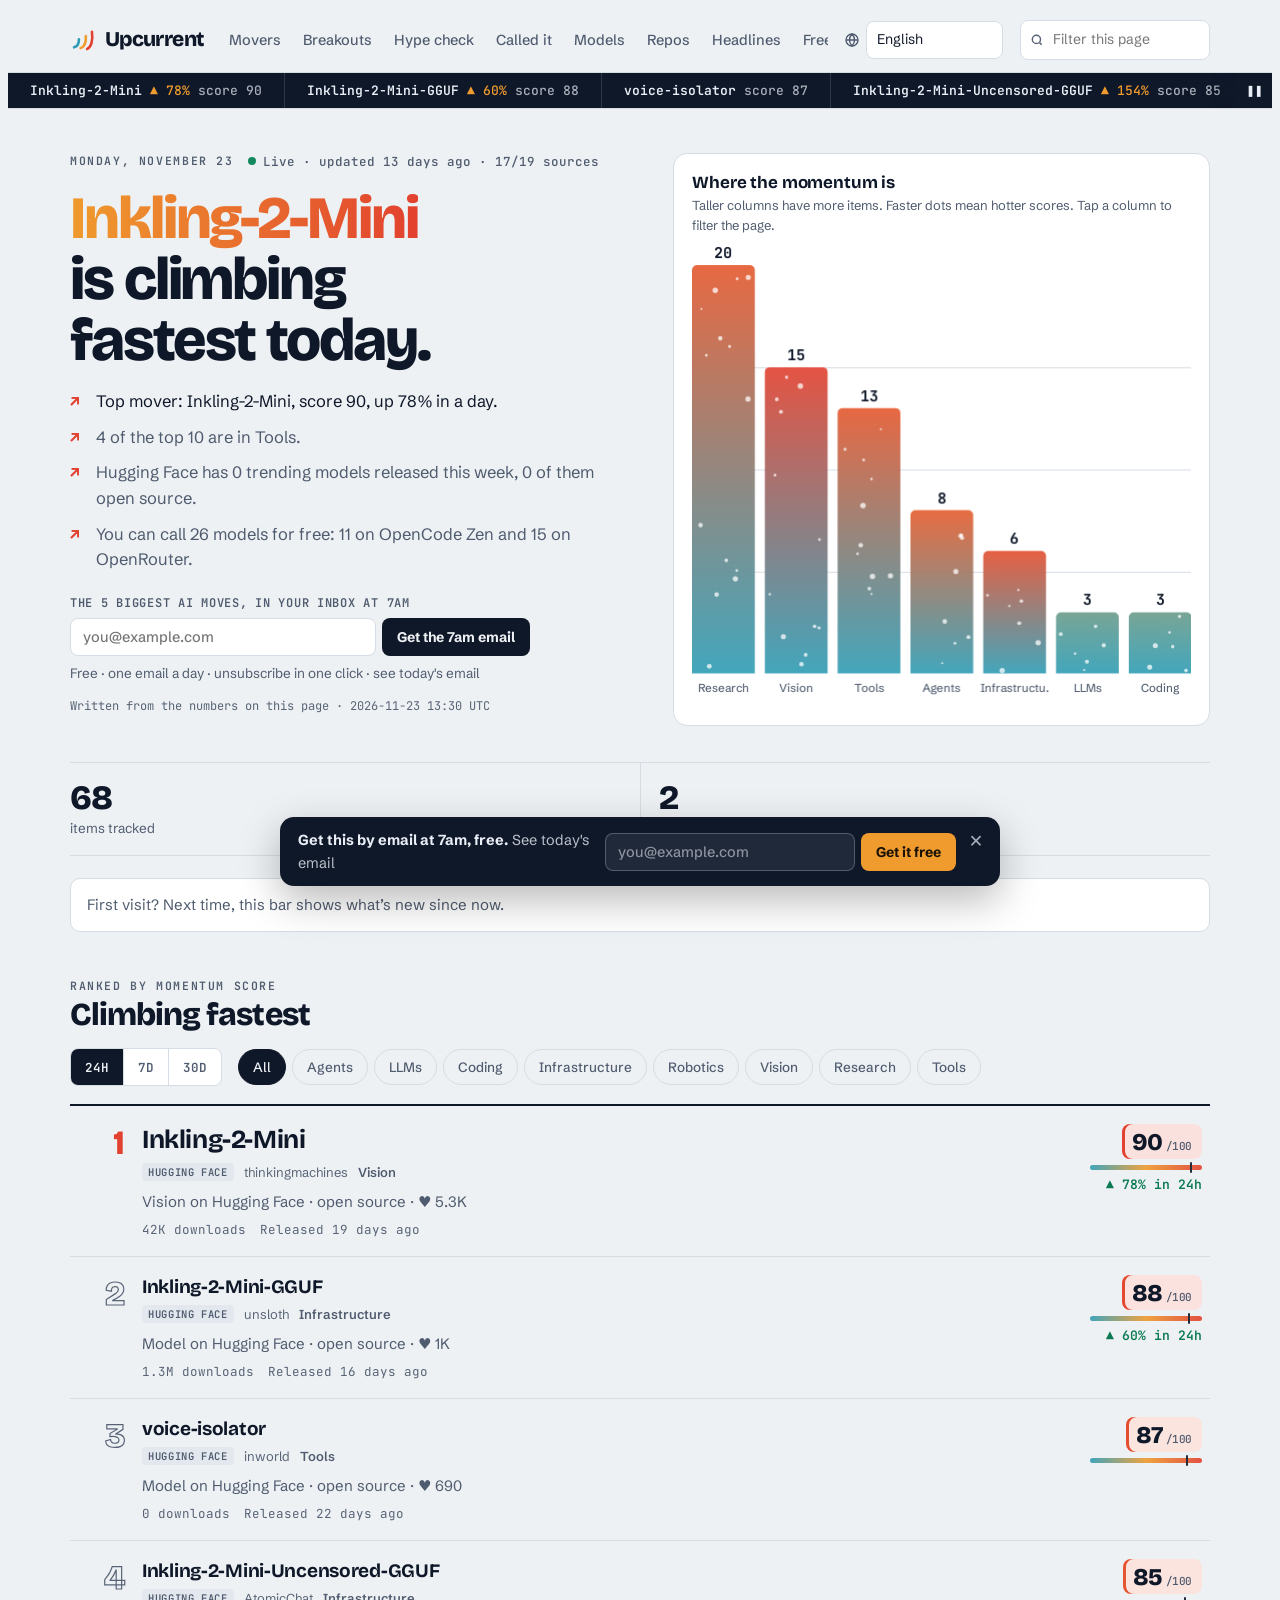
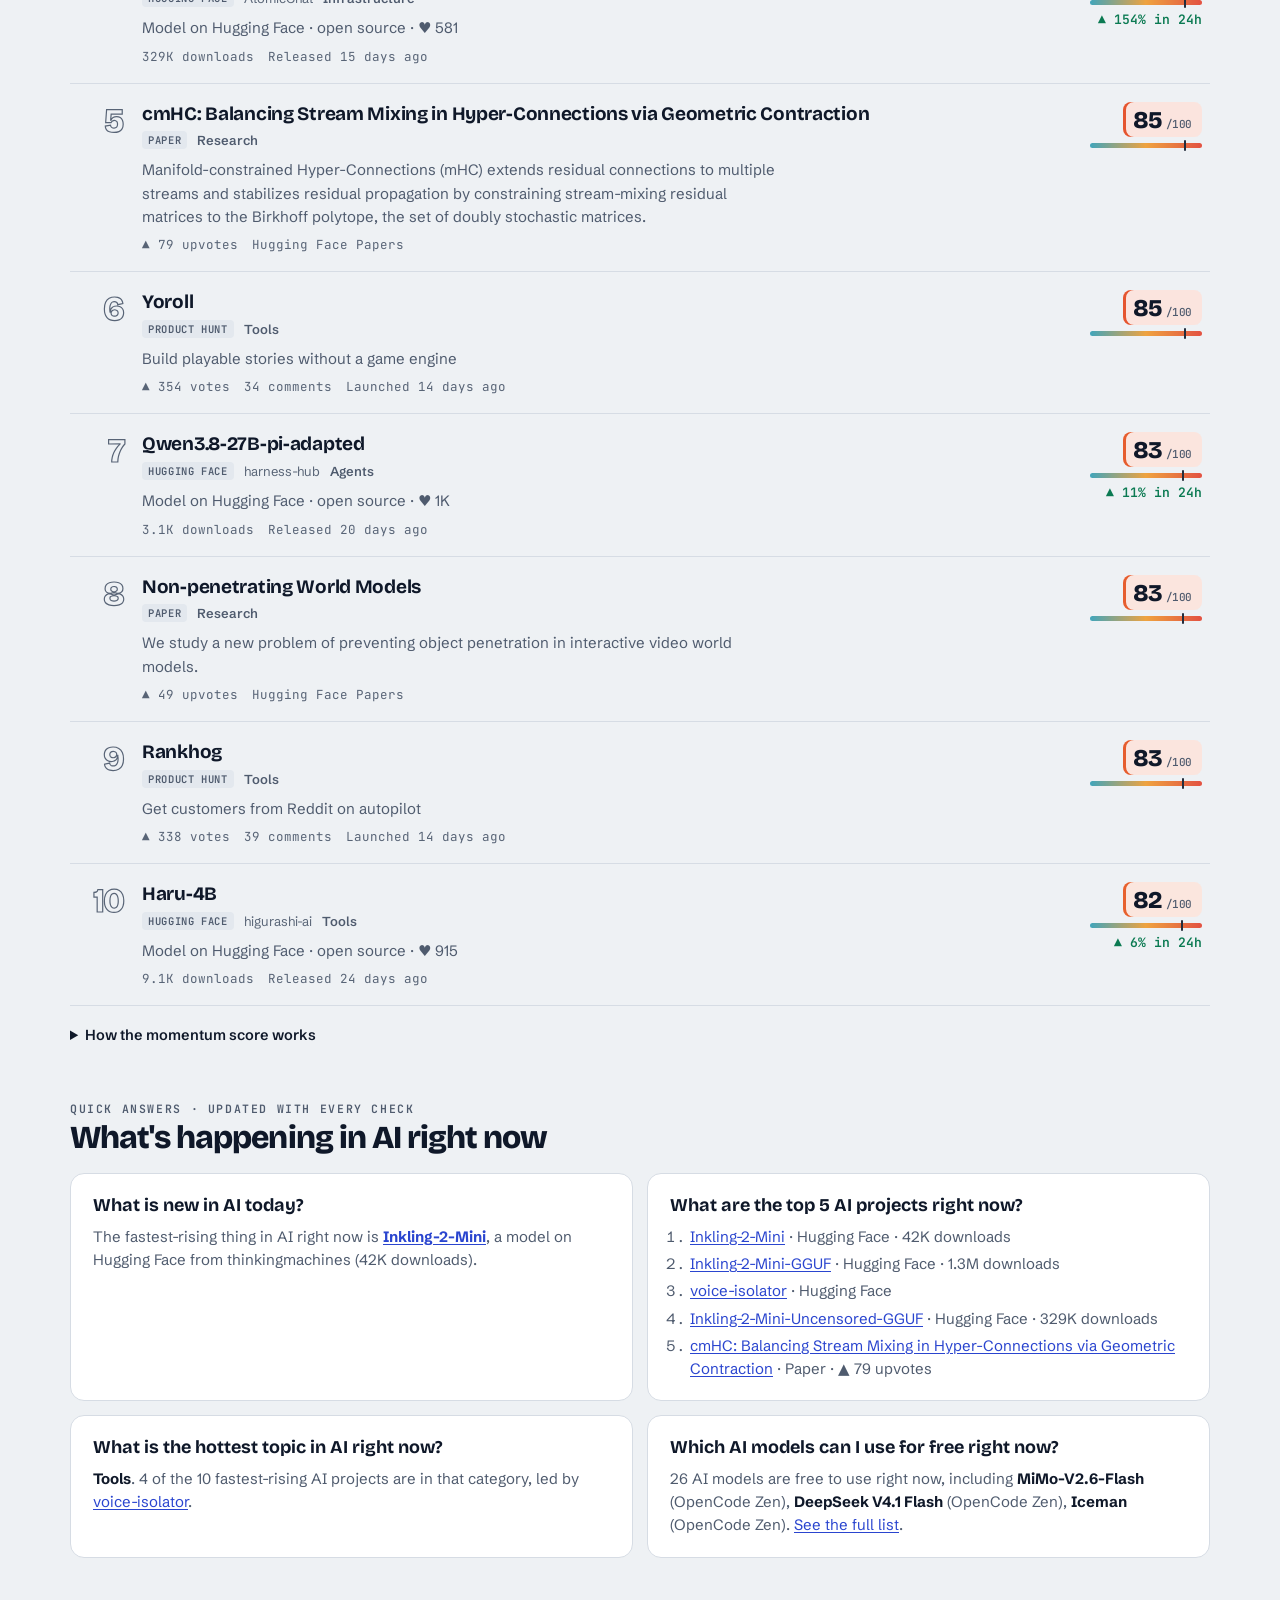
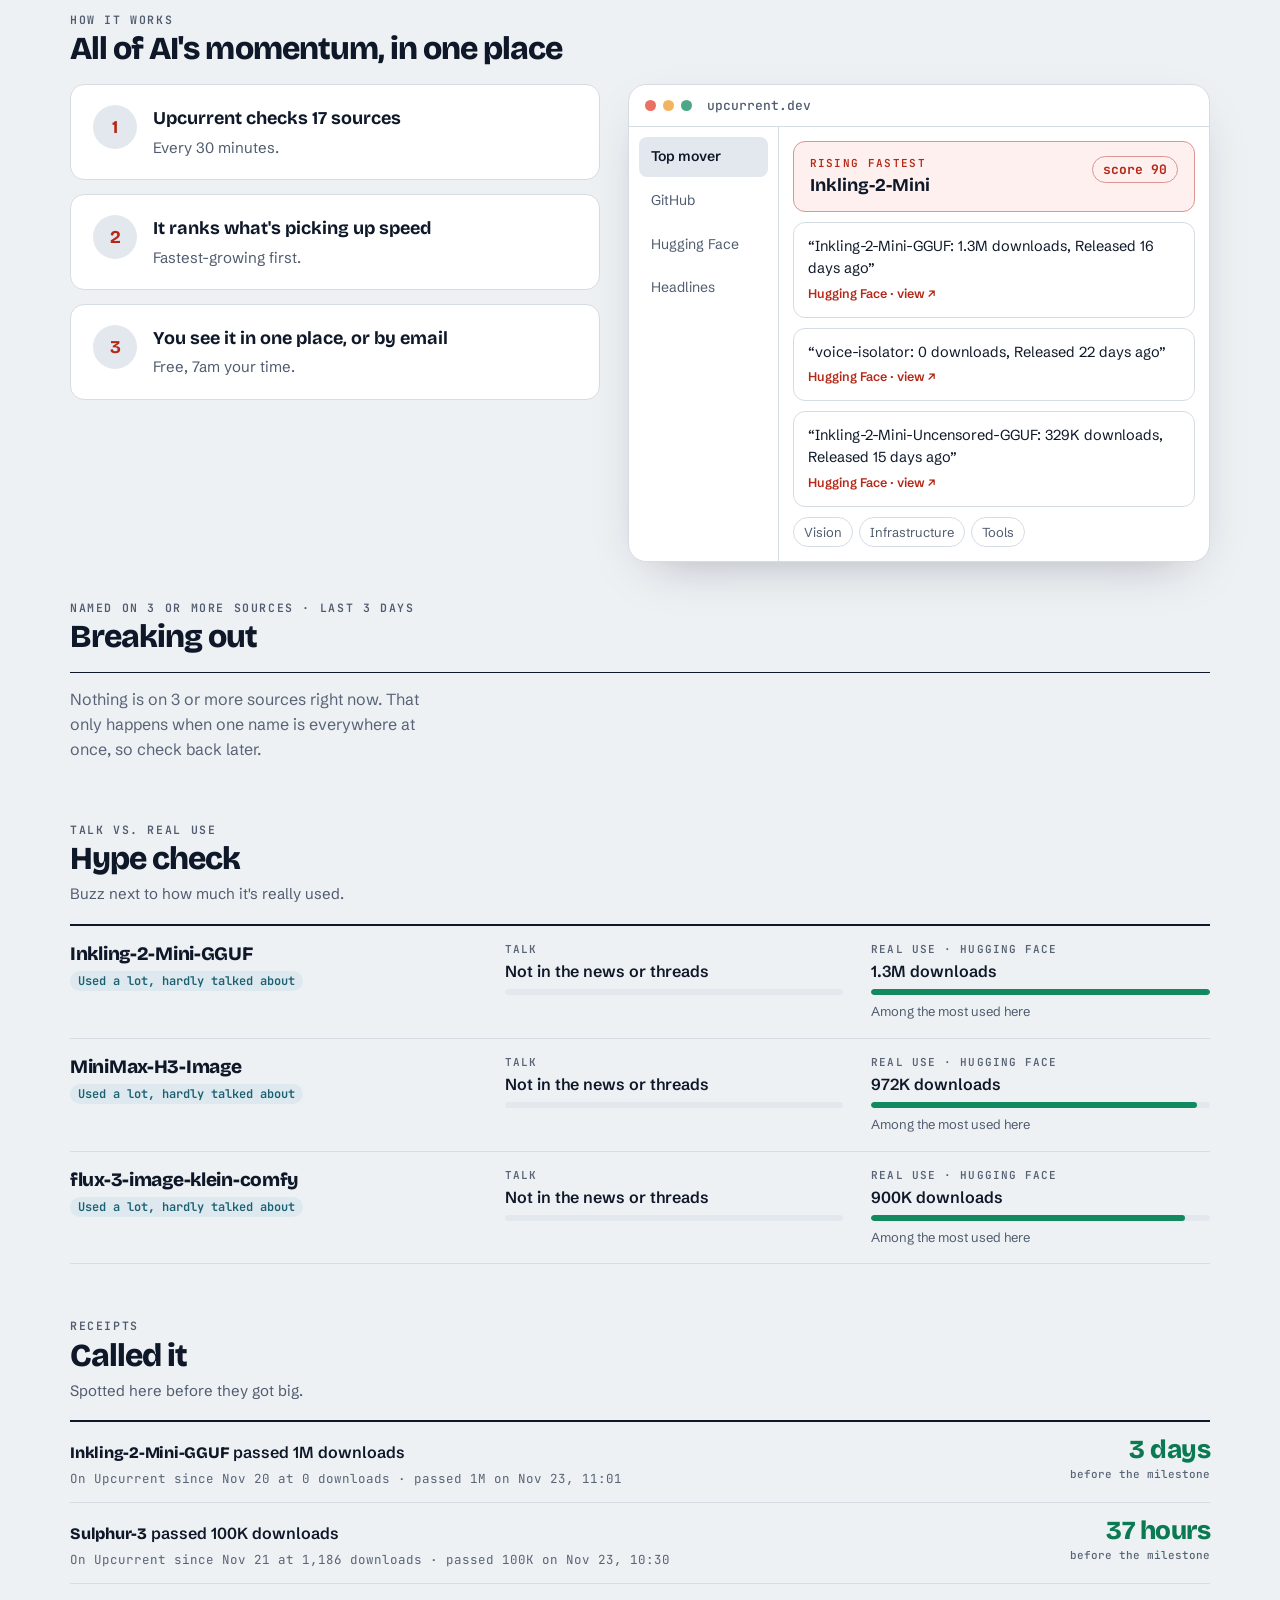
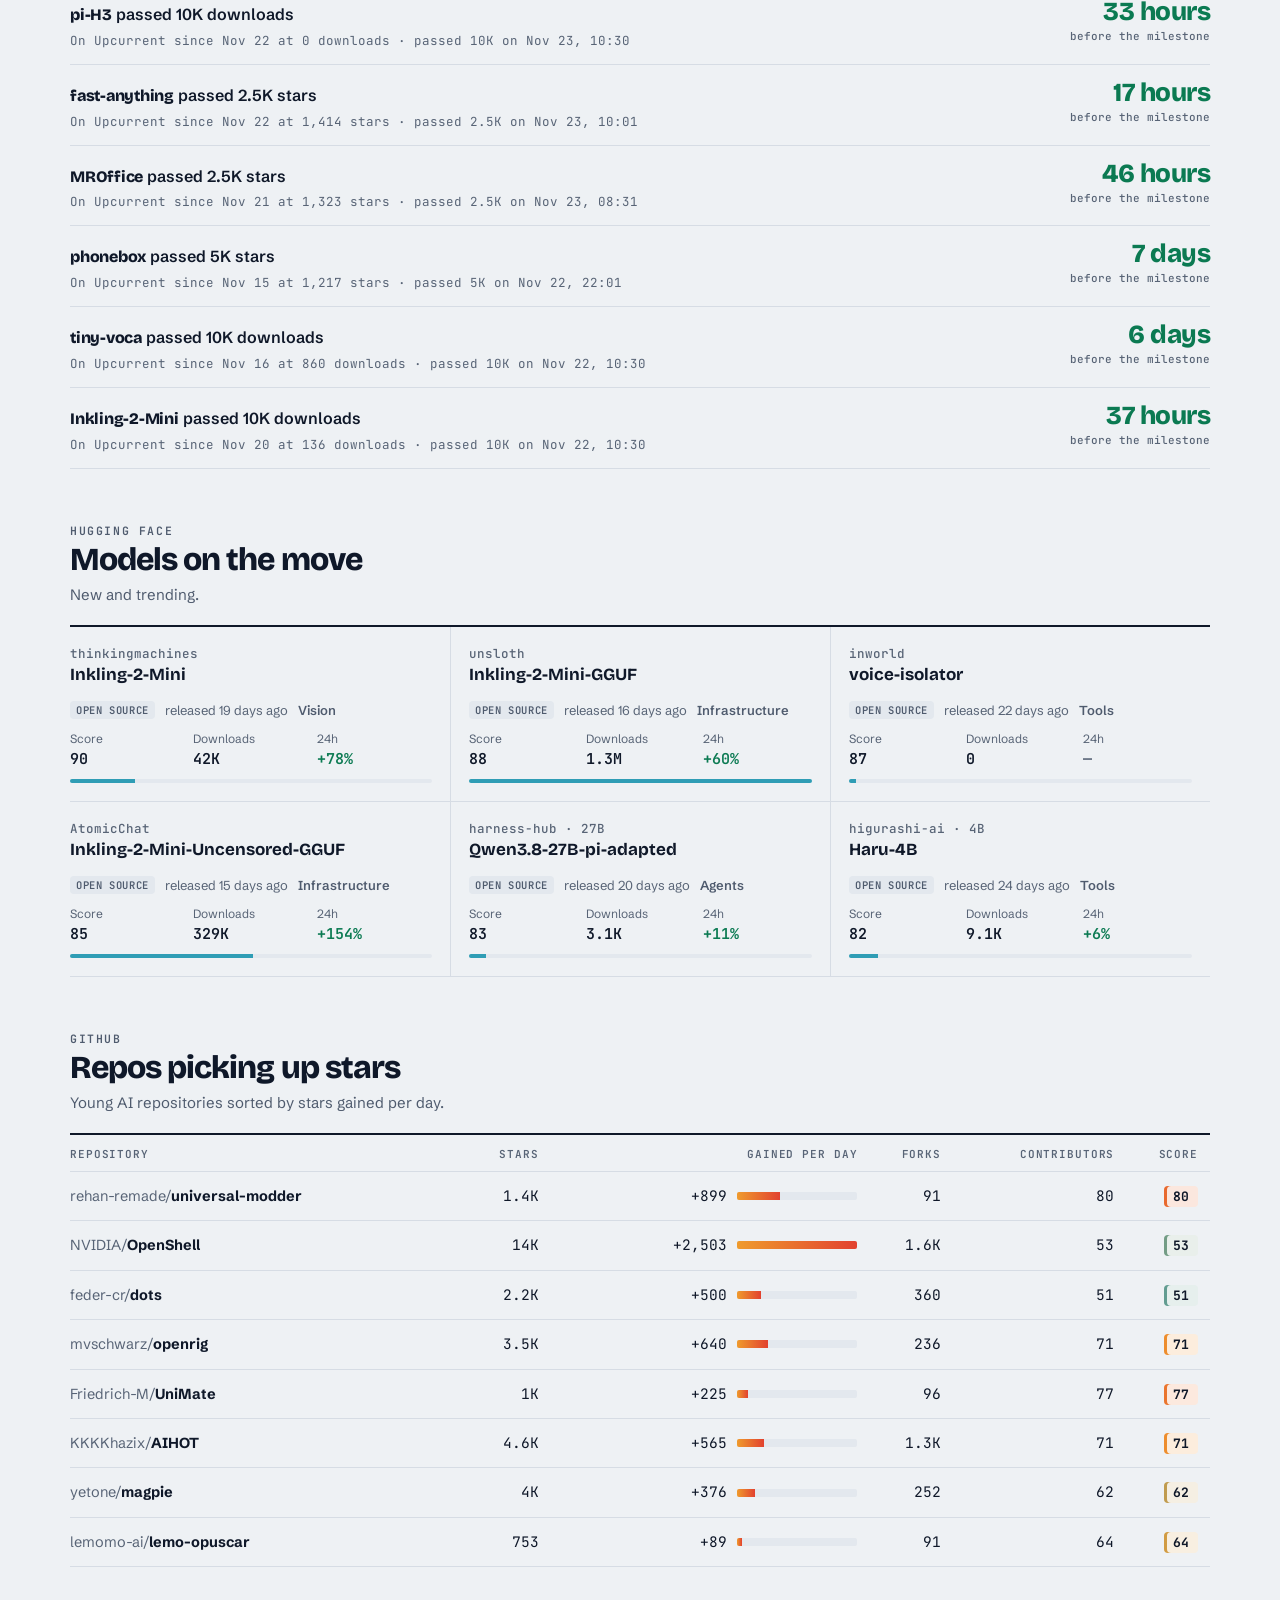
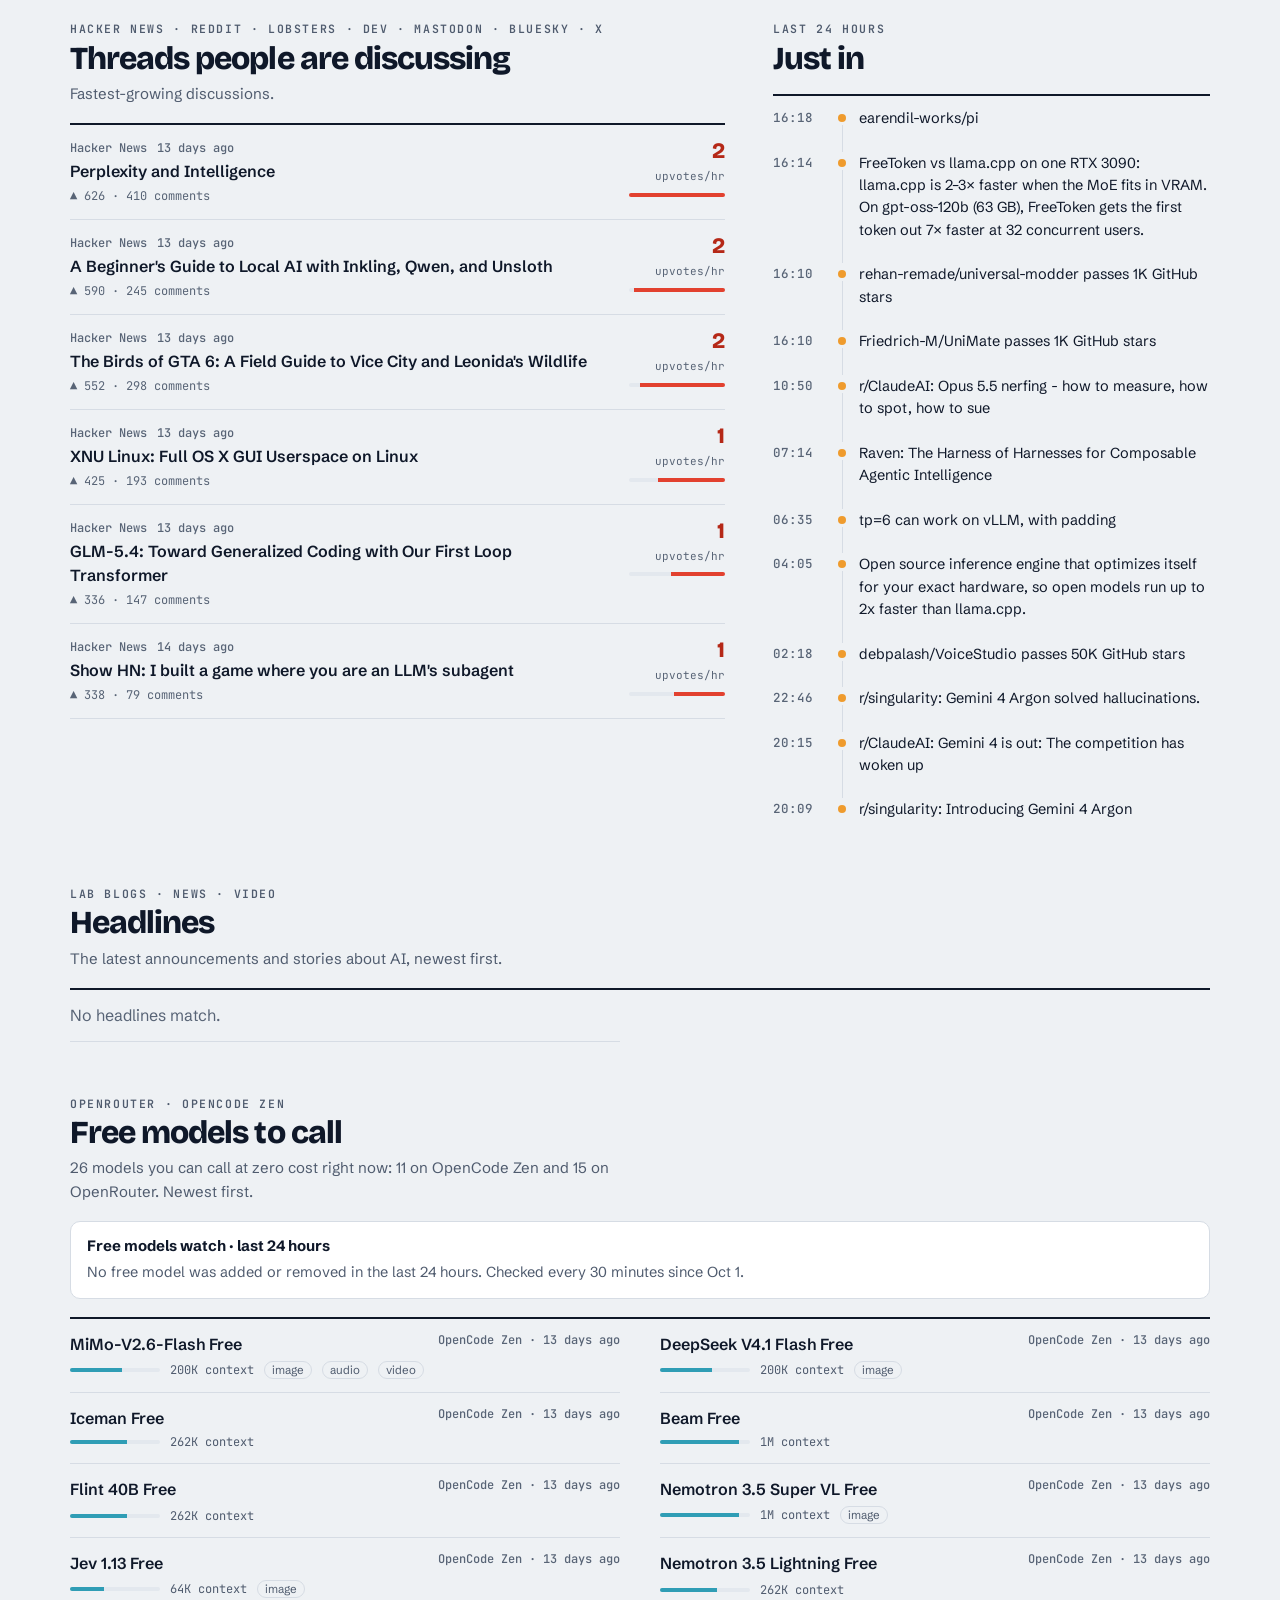
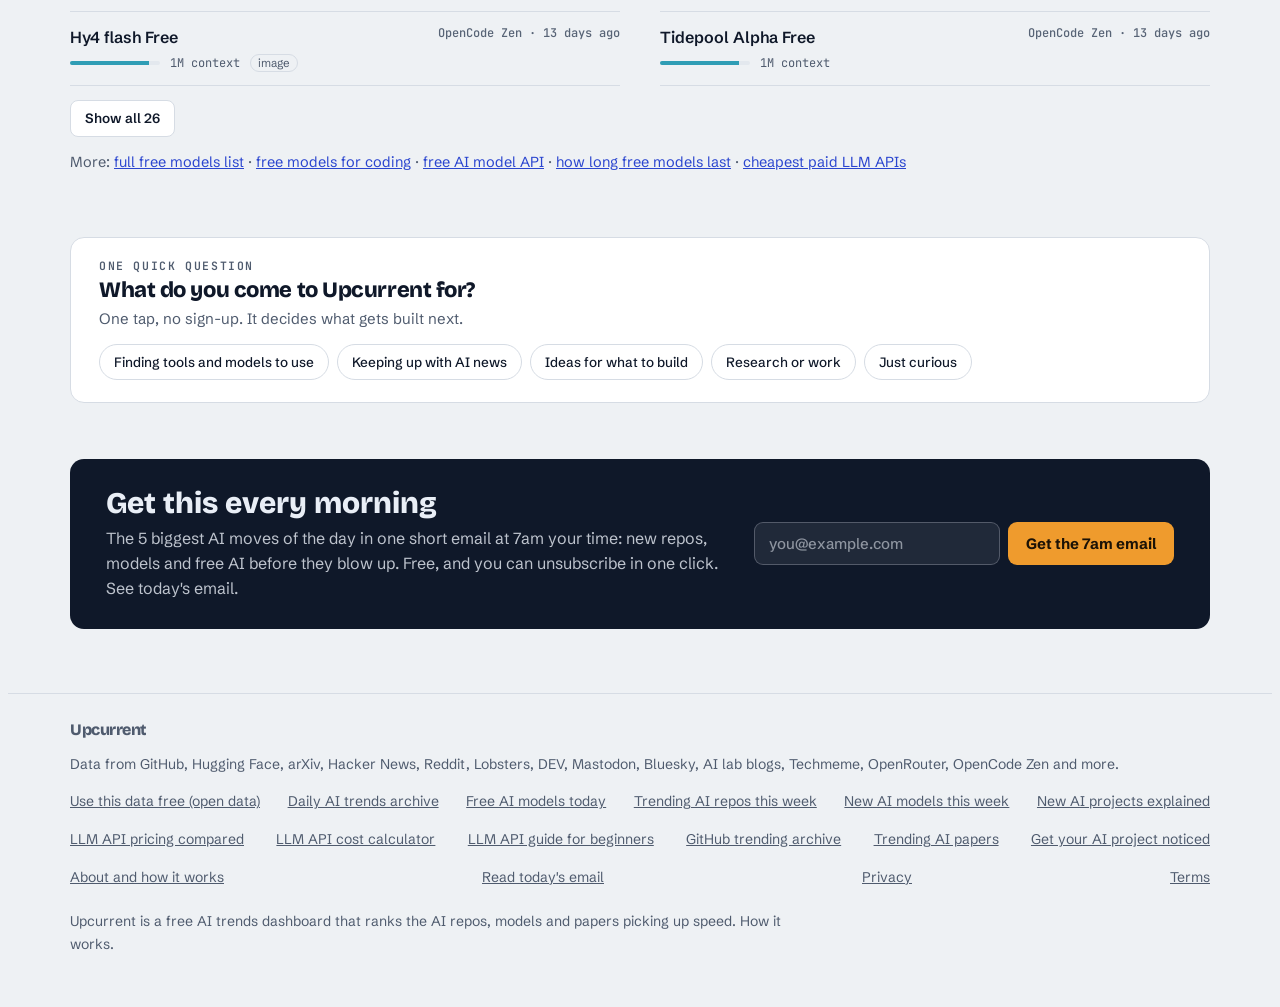
==== index.html @ 34ab91af "Add privacy policy and terms pages, linked from every footer Co-Authored-By: Claude Opus 5.5 <norepl" ====
<!doctype html><html lang="en"><head><meta charset="utf-8"><meta name="viewport" content="width=device-width, initial-scale=1">
<title>Upcurrent: AI trends today, rising repos, models and news</title>
<meta name="description" content="What's rising in AI today: trending GitHub AI repos, new Hugging Face models, papers, threads, headlines and free models. Updated every 30 minutes.">
<link rel="canonical" href="https://upcurrent.dev/">
<meta name="robots" content="index, follow, max-image-preview:large">
<meta name="theme-color" content="#0f1829">
<link rel="alternate" type="application/rss+xml" title="Upcurrent daily AI trends" href="feed.xml">
<link rel="icon" href="favicon.svg" type="image/svg+xml">
<link rel="apple-touch-icon" href="apple-touch-icon.png">
<link rel="sitemap" type="application/xml" href="sitemap.xml">
<link rel="alternate" type="application/json" title="Upcurrent open data" href="data/api/today.json">
<meta property="og:site_name" content="Upcurrent">
<meta property="og:type" content="website">
<meta property="og:locale" content="en_GB">
<meta property="og:title" content="Upcurrent: AI trends today, rising repos, models and news">
<meta property="og:description" content="What's rising in AI today: trending GitHub AI repos, new Hugging Face models, papers, threads, headlines and free models. Updated every 30 minutes.">
<meta property="og:url" content="https://upcurrent.dev/">
<meta property="og:image" content="https://upcurrent.dev/og.png">
<meta property="og:image:width" content="1200"><meta property="og:image:height" content="630">
<meta property="og:image:alt" content="Upcurrent: what's rising in AI today">
<meta name="twitter:image:alt" content="Upcurrent: what's rising in AI today">
<meta name="twitter:card" content="summary_large_image">
<meta name="twitter:title" content="Upcurrent: AI trends today, rising repos, models and news">
<meta name="twitter:description" content="What's rising in AI today: trending GitHub AI repos, new Hugging Face models, papers, threads, headlines and free models. Updated every 30 minutes.">
<meta name="twitter:image" content="https://upcurrent.dev/og.png">
<script type="application/ld+json">{"@context": "https://schema.org", "@type": "WebSite", "@id": "https://upcurrent.dev/#site", "name": "Upcurrent", "url": "https://upcurrent.dev/", "inLanguage": "en", "description": "A free daily dashboard of the AI repos, models, papers and stories that are picking up speed.", "publisher": {"@id": "https://upcurrent.dev/#org"}}</script>
<script type="application/ld+json">{"@context": "https://schema.org", "@type": "Organization", "@id": "https://upcurrent.dev/#org", "name": "Upcurrent", "url": "https://upcurrent.dev/", "logo": "https://upcurrent.dev/icon-512.png"}</script>
<link rel="preconnect" href="https://fonts.googleapis.com">
<link rel="preconnect" href="https://fonts.gstatic.com" crossorigin>
<link rel="preload" as="style" href="https://fonts.googleapis.com/css2?family=Bricolage+Grotesque:opsz,wght@12..96,500;12..96,700;12..96,800&family=Schibsted+Grotesk:wght@400;500;600;700&family=JetBrains+Mono:wght@400;500;600&display=optional" onload="this.onload=null;this.rel='stylesheet'"><noscript><link rel="stylesheet" href="https://fonts.googleapis.com/css2?family=Bricolage+Grotesque:opsz,wght@12..96,500;12..96,700;12..96,800&family=Schibsted+Grotesk:wght@400;500;600;700&family=JetBrains+Mono:wght@400;500;600&display=optional"></noscript>
<link rel="stylesheet" href="tokens.css">
<style>
/* Layout: a morning weather report for AI. Ticker band, then a headline + live updraft chart,
   then ranked movers as ruled rows (not cards), with heat colour encoding momentum everywhere. */
* { box-sizing: border-box; }
[hidden] { display: none !important; }
body { background: var(--bg); color: var(--ink); font: 16px/1.55 var(--font-body); -webkit-font-smoothing: antialiased; }
a { color: inherit; text-decoration: none; }
a:hover { color: var(--link); }
:focus-visible { outline: 2px solid var(--link); outline-offset: 2px; border-radius: 3px; }
button { font: inherit; color: inherit; }
.wrap { max-width: 1180px; margin: 0 auto; padding-inline: 20px; }
.num { font-family: var(--font-mono); font-variant-numeric: tabular-nums; }
.eyebrow { font: 600 11.5px/1 var(--font-mono); letter-spacing: .14em; text-transform: uppercase; color: var(--muted); }

/* top bar */
.top { position: sticky; top: env(safe-area-inset-top, 0px); z-index: 20; background: color-mix(in srgb, var(--bg) 86%, transparent); backdrop-filter: saturate(1.4) blur(12px); border-bottom: 1px solid var(--line); }
.top .wrap { display: flex; align-items: center; gap: 16px; padding-block: 12px; flex-wrap: wrap; }
.logo { display: flex; align-items: center; gap: 9px; font: 800 21px/1 var(--font-display); letter-spacing: -.03em; }
.logo svg { width: 26px; height: 26px; }
nav.main { display: flex; gap: 2px; flex: 1; min-width: 0; flex-wrap: nowrap; overflow-x: auto; scrollbar-width: none; }
nav.main a { display: inline-flex; align-items: center; min-height: var(--target); padding: 6px 10px; border-radius: 6px; white-space: nowrap; font-size: 14.5px; font-weight: 500; color: var(--muted); }
nav.main a:hover { color: var(--ink); background: var(--chip); }
.search { position: relative; }
.search input { width: 190px; max-width: 100%; padding: 8px 12px 8px 32px; border: 1px solid var(--line); border-radius: 8px; background: var(--paper); color: var(--ink); font: inherit; font-size: 14px; }
.search svg { position: absolute; left: 10px; top: 50%; width: 14px; transform: translateY(-50%); color: var(--faint); }

/* ticker */
.ticker { position: relative; background: var(--band); color: var(--band-ink); overflow: hidden; border-bottom: 1px solid var(--line); }
.ticker.paused .ticker-track { animation-play-state: paused; }
.ticker-pause { position: absolute; right: 0; top: 0; bottom: 0; width: var(--target); border: 0; background: var(--band); color: var(--band-ink); font-size: 11px; letter-spacing: -1px; cursor: pointer; box-shadow: -10px 0 12px var(--band); }
.ticker-pause[aria-pressed="true"] { color: var(--warm); }
.ticker-track { display: flex; width: max-content; animation: tick 60s linear infinite; }
.ticker:hover .ticker-track { animation-play-state: paused; }
.ticker-track span { display: inline-flex; align-items: center; gap: 8px; padding: 9px 22px; font: 500 13px var(--font-mono); white-space: nowrap; border-right: 1px solid color-mix(in srgb, var(--band-ink) 14%, transparent); }
.ticker-track b { font-weight: 600; }
.ticker-track i { font-style: normal; color: var(--warm); }
@keyframes tick { to { transform: translateX(-50%); } }

/* hero */
.hero { display: grid; grid-template-columns: minmax(0, 1.05fr) minmax(0, 1fr); gap: 40px; padding-block: 44px 36px; align-items: stretch; }
.dateline { display: flex; gap: 14px; align-items: center; flex-wrap: wrap; }
.live { display: inline-flex; align-items: center; gap: 7px; font: 500 12.5px var(--font-mono); color: var(--muted); }
.live::before { content: ""; width: 8px; height: 8px; border-radius: 50%; background: var(--up); box-shadow: 0 0 0 0 color-mix(in srgb, var(--up) 60%, transparent); animation: pulse 2.2s ease-out infinite; }
.live.snap::before { background: var(--faint); animation: none; }
@media (max-width: 560px) { .dateline .live { flex-basis: 100%; min-height: 15px; } } /* own line on phones from the start, so filling it in later does not push the page down */
@keyframes pulse { 70% { box-shadow: 0 0 0 9px transparent; } 100% { box-shadow: 0 0 0 0 transparent; } }
.hero h1 { font: 800 clamp(34px, 5.4vw, 60px)/1.02 var(--font-display); letter-spacing: -.035em; margin: 18px 0 18px; text-wrap: balance; }
.hero h1 .mover { background: linear-gradient(90deg, var(--warm), var(--hot)); -webkit-background-clip: text; background-clip: text; color: transparent; overflow-wrap: anywhere; }
.brief { list-style: none; margin: 0; padding: 0; display: grid; gap: 10px; max-width: 58ch; }
.brief li { display: grid; grid-template-columns: 18px 1fr; gap: 8px; color: var(--muted); font-size: 16.5px; }
.brief li::before { content: "↗"; color: var(--hot); font-weight: 700; }
.brief li:first-child { color: var(--ink); }
.gen { margin-top: 14px; min-height: 28px; font: 12px var(--font-mono); color: var(--faint); }

.updraft { position: relative; background: var(--paper); border: 1px solid var(--line); border-radius: 14px; padding: 18px 18px 12px; display: flex; flex-direction: column; min-height: 340px; min-width: 0; }
.updraft header { display: flex; justify-content: space-between; align-items: baseline; gap: 10px; flex-wrap: wrap; }
.updraft h2 { margin: 0; font: 700 17px var(--font-display); letter-spacing: -.01em; }
.updraft p { margin: 2px 0 0; font-size: 13px; color: var(--muted); }
.updraft canvas { flex: 1; width: 100%; min-height: 240px; margin-top: 10px; cursor: pointer; display: block; }

/* glance */
.glance { display: grid; grid-template-columns: repeat(var(--n, 5), minmax(0, 1fr)); border-block: 1px solid var(--line); }
.glance div { padding: 18px 18px 16px; border-left: 1px solid var(--line); min-width: 0; }
.glance div:first-child { border-left: 0; padding-left: 0; }
.glance b { display: block; font: 800 34px/1 var(--font-display); letter-spacing: -.03em; }
.glance span { font-size: 13.5px; color: var(--muted); }

/* sections */
section.block { padding-block: 48px 8px; }
.poll { margin-top: 56px; padding: 22px clamp(18px, 4vw, 28px); border: 1px solid var(--line); border-radius: var(--radius-lg); background: var(--paper); display: grid; gap: 14px; }
.poll h2 { margin: 6px 0 4px; font: 800 22px/1.15 var(--font-display); letter-spacing: -.02em; }
.poll p { margin: 0; color: var(--muted); font-size: var(--text-md); }
.poll-opts { display: flex; flex-wrap: wrap; gap: var(--space-2); }
.poll-opts .chip { color: var(--ink); }
section.block.is-empty { padding-block: 32px 0; }
section.block.is-empty .sec-head p { display: none; }
section.block.is-empty .bo-list { border-top-width: 1px; }
section.block.is-empty .empty { padding: 14px 0; }
.mini-signup { margin: 22px 0 6px; display: grid; gap: 7px; max-width: 460px; }
.mini-signup label { font: 600 12px var(--font-mono); letter-spacing: .06em; text-transform: uppercase; color: var(--muted); }
.mini-row { display: flex; gap: 6px; }
.mini-row input { flex: 1 1 auto; min-width: 0; padding: 9px 12px; border-radius: 8px; border: 1px solid var(--line); background: var(--paper); color: var(--ink); font: 500 14.5px var(--font-body); }
.mini-row input:focus { outline: 2px solid var(--warm); outline-offset: 1px; border-color: transparent; }
.mini-row button { flex: none; padding: 9px 15px; border: 0; border-radius: 8px; background: var(--ink); color: var(--bg); font: 700 14px var(--font-body); cursor: pointer; }
.mini-row button:hover { background: var(--hot); color: #fff; }
.mini-signup .ok { font-size: 13.5px; color: var(--up-text); }
.signup { margin-block: 56px 8px; padding: 28px clamp(18px, 4vw, 36px); background: var(--band); color: var(--band-ink); border-radius: 14px; display: grid; grid-template-columns: minmax(0, 1fr) minmax(0, 420px); gap: 20px 36px; align-items: center; }
.signup h2 { font: 800 clamp(22px, 3vw, 30px)/1.1 var(--font-display); margin: 0 0 6px; text-wrap: balance; }
.signup p { margin: 0; opacity: .8; }
.signup form { display: flex; gap: 8px; flex-wrap: wrap; }
.signup input { flex: 1 1 200px; min-width: 0; padding: 11px 14px; border-radius: 9px; border: 1px solid color-mix(in srgb, var(--band-ink) 25%, transparent); background: color-mix(in srgb, var(--band-ink) 8%, transparent); color: var(--band-ink); font: 500 15px var(--font-body); }
.signup input::placeholder { color: color-mix(in srgb, var(--band-ink) 55%, transparent); }
.signup button { padding: 11px 18px; border: 0; border-radius: 9px; background: var(--warm); color: #1b1206; font: 700 15px var(--font-body); cursor: pointer; }
.signup .ok { flex-basis: 100%; font-size: 14px; }
.sample-link { font-size: 13.5px; color: var(--muted); }
.typo { flex-basis: 100%; font-size: 13.5px; color: var(--muted); }
.typo button { font: inherit; color: var(--link); text-decoration: underline; background: none; border: 0; padding: 0; cursor: pointer; }
.signup p a { color: inherit; }
.nudge { position: fixed; z-index: 30; left: 50%; bottom: calc(14px + env(safe-area-inset-bottom, 0px)); transform: translate(-50%, 0); width: min(720px, calc(100% - 24px)); display: flex; align-items: center; gap: 10px 16px; flex-wrap: wrap; padding: 12px 44px 12px 18px; background: var(--band); color: var(--band-ink); border-radius: 14px; box-shadow: 0 14px 40px rgba(0,0,0,.28); animation: nudge-in .35s ease-out; }
@keyframes nudge-in { from { transform: translate(-50%, 24px); opacity: 0; } }
@media (prefers-reduced-motion: reduce) { .nudge { animation: none; } }
.nudge-text { flex: 1 1 220px; font-size: 14.5px; }
.nudge-text a { color: inherit; opacity: .8; }
.nudge-form { display: flex; gap: 6px; flex: 1 1 280px; flex-wrap: wrap; }
.nudge-form input { flex: 1 1 160px; min-width: 0; padding: 9px 12px; border-radius: 8px; border: 1px solid color-mix(in srgb, var(--band-ink) 25%, transparent); background: color-mix(in srgb, var(--band-ink) 8%, transparent); color: var(--band-ink); font: 500 14.5px var(--font-body); }
.nudge-form input::placeholder { color: color-mix(in srgb, var(--band-ink) 55%, transparent); }
.nudge-form button { padding: 9px 15px; border: 0; border-radius: 8px; background: var(--warm); color: #1b1206; font: 700 14px var(--font-body); cursor: pointer; }
.nudge-form .ok { flex-basis: 100%; font-size: 13.5px; }
.nudge-x { position: absolute; top: 4px; right: 4px; width: 40px; height: 40px; border: 0; background: none; color: var(--band-ink); font-size: 22px; line-height: 1; opacity: .7; cursor: pointer; }
@media (max-width: 720px) { .signup { grid-template-columns: 1fr; } }

.sec-head { display: flex; justify-content: space-between; align-items: end; gap: 16px; flex-wrap: wrap; margin-bottom: 18px; }
.sec-head h2 { margin: 6px 0 0; font: 800 clamp(24px, 3vw, 32px)/1.1 var(--font-display); letter-spacing: -.03em; text-wrap: balance; }
.sec-head p { margin: 6px 0 0; color: var(--muted); font-size: 15px; max-width: 60ch; }

.controls { display: flex; flex-wrap: wrap; gap: 10px 16px; align-items: center; }
.seg { display: inline-flex; border: 1px solid var(--line); border-radius: 8px; overflow: hidden; background: var(--paper); }
.seg button { border: 0; background: none; min-height: var(--target); padding: 6px 14px; font: 600 12.5px var(--font-mono); color: var(--muted); cursor: pointer; }
.seg button + button { border-left: 1px solid var(--line); }
.seg button[aria-pressed="true"] { background: var(--ink); color: var(--bg); }
.chips { display: flex; flex-wrap: wrap; gap: 6px; }
.chip { border: 1px solid var(--line); background: transparent; border-radius: var(--radius-pill); min-height: var(--target); padding: 4px 14px; font-size: var(--text-sm); font-weight: 500; color: var(--muted); cursor: pointer; }
.chip:hover { color: var(--ink); border-color: var(--faint); }
.chip[aria-pressed="true"] { background: var(--ink); border-color: var(--ink); color: var(--bg); }

/* movers */
.movers { border-top: 2px solid var(--ink); margin-top: 16px; }
.row { display: grid; grid-template-columns: 54px minmax(0, 1fr) 132px; gap: 18px; padding: 18px 8px 18px 0; border-bottom: 1px solid var(--line); align-items: start; transition: background .15s; }
.row:hover { background: color-mix(in srgb, var(--paper) 70%, transparent); }
.rank { font: 800 34px/1 var(--font-display); color: transparent; -webkit-text-stroke: 1.2px var(--faint); letter-spacing: -.04em; text-align: right; padding-top: 2px; }
.row.lead .rank { -webkit-text-stroke: 0; color: var(--hot); }
.row h3 { margin: 0; font: 700 19px/1.25 var(--font-display); letter-spacing: -.015em; overflow-wrap: anywhere; }
.row h3 .wi { font: 600 13px var(--font-body); letter-spacing: 0; color: var(--link); white-space: nowrap; margin-left: 6px; }
.row.lead h3 { font-size: 26px; }
.tags { display: flex; flex-wrap: wrap; gap: 6px 10px; align-items: center; margin-top: 5px; font-size: 13px; color: var(--faint); }
.src { font: 600 10.5px var(--font-mono); letter-spacing: .06em; padding: 2px 6px; border-radius: 4px; background: var(--chip); color: var(--muted); }
.cat { font-weight: 600; color: var(--muted); }
.row .desc { margin: 8px 0 0; color: var(--muted); font-size: 15px; max-width: 72ch; overflow-wrap: anywhere; }
.row .meta { margin-top: 8px; display: flex; flex-wrap: wrap; gap: 4px 14px; font: 12.5px var(--font-mono); color: var(--faint); }
.heat { justify-self: end; text-align: right; display: grid; gap: 6px; justify-items: end; }
.heat .score { display: inline-flex; align-items: baseline; gap: 3px; padding: 6px 10px 5px; border-radius: var(--radius-md); color: var(--ink); background: color-mix(in srgb, var(--h) 16%, var(--paper)); box-shadow: inset 3px 0 0 var(--h); font: 800 24px/1 var(--font-display); letter-spacing: -.02em; }
.heat .score small { font: 500 11px var(--font-mono); color: var(--muted); }
.heat .gauge { width: 112px; height: 5px; border-radius: 3px; background: linear-gradient(90deg, var(--cool), var(--warm), var(--hot)); position: relative; opacity: .9; }
.heat .gauge i { position: absolute; top: -3px; width: 2px; height: 11px; background: var(--ink); border-radius: 1px; }
.grow { font: 600 13px var(--font-mono); color: var(--up-text); }
.grow.flat { color: var(--faint); font-weight: 400; }
.note { font: 12.5px var(--font-mono); color: var(--faint); margin-top: 12px; }
details.how { margin-top: 18px; color: var(--muted); font-size: 14.5px; max-width: 72ch; }
details.how summary { cursor: pointer; color: var(--ink); font-weight: 600; }


/* breakouts: one thing named on several sources at once */
.bo-list { display: grid; grid-template-columns: repeat(auto-fill, minmax(min(100%, 340px), 1fr)); gap: 0 32px; border-top: 2px solid var(--ink); }
.bo { padding: 16px 0; border-bottom: 1px solid var(--line); min-width: 0; }
.bo h3 { margin: 0; display: flex; align-items: baseline; gap: 10px; flex-wrap: wrap; font: 800 22px/1.2 var(--font-display); letter-spacing: -.02em; }
.bo .n { font: 600 12px var(--font-mono); color: var(--hot-text); letter-spacing: .04em; }
.bo ul { list-style: none; margin: 8px 0 0; padding: 0; display: grid; gap: 4px; font-size: 14px; }
.bo li { display: grid; grid-template-columns: 9.5em minmax(0, 1fr); gap: 10px; }
.bo li b { font: 500 12px/1.9 var(--font-mono); color: var(--faint); overflow: hidden; text-overflow: ellipsis; white-space: nowrap; }
.bo li a { overflow: hidden; text-overflow: ellipsis; white-space: nowrap; color: var(--muted); }
.bo .since { margin-top: 8px; font: 12px var(--font-mono); color: var(--faint); }
.badge-bo { font: 700 10.5px var(--font-mono); letter-spacing: .06em; padding: 2px 6px; border-radius: 4px; background: var(--badge-hot); color: #fff; }
/* receipts: tracked before the milestone */
.receipts { list-style: none; margin: 0; padding: 0; border-top: 2px solid var(--ink); }
.receipts li { display: grid; grid-template-columns: minmax(0, 1fr) auto; gap: 4px 20px; padding: 15px 0; border-bottom: 1px solid var(--line); align-items: baseline; }
.receipts .what { font-weight: 600; overflow-wrap: anywhere; }
.receipts .what a { font-family: var(--font-display); font-weight: 800; letter-spacing: -.015em; }
.receipts .proof { grid-column: 1; font: 12.5px var(--font-mono); color: var(--faint); }
.receipts .lead { grid-row: 1 / span 2; grid-column: 2; text-align: right; font: 800 26px/1 var(--font-display); color: var(--up-text); letter-spacing: -.02em; }
@media (max-width: 600px) {
  .receipts li { grid-template-columns: minmax(0, 1fr); }
  .receipts li .lead { grid-row: auto; grid-column: 1; text-align: left; font-size: 18px; }
  .receipts li .lead small { display: inline; margin-left: 6px; }
}
.receipts .lead small { display: block; font: 500 11px var(--font-mono); color: var(--faint); letter-spacing: 0; margin-top: 4px; }


/* since your last visit */
.since-bar { display: flex; flex-wrap: wrap; align-items: center; gap: 8px 14px; padding: 14px 16px; margin-top: 22px; border-radius: 10px; background: var(--paper); border: 1px solid var(--line); font-size: 15px; }
.since-bar b { font-weight: 700; }
.since-bar a { display: inline-flex; align-items: center; min-height: 32px; padding: 3px 12px; border-radius: 999px; background: var(--chip); font: 600 13px var(--font-mono); color: var(--ink); white-space: nowrap; }
.since-bar a:hover { background: var(--ink); color: var(--bg); }
.since-bar .quiet { color: var(--muted); }
.new-tag { font: 700 10px var(--font-mono); letter-spacing: .08em; padding: 2px 5px; border-radius: 4px; background: var(--badge-up); color: #fff; vertical-align: 2px; margin-right: 6px; }
/* hype check */
.hype { border-top: 2px solid var(--ink); }
.hy { display: grid; grid-template-columns: minmax(0, 1.2fr) minmax(0, 1fr) minmax(0, 1fr); gap: 10px 28px; padding: 16px 0; border-bottom: 1px solid var(--line); align-items: start; }
.hy h3 { margin: 0; font: 800 19px/1.25 var(--font-display); letter-spacing: -.015em; overflow-wrap: anywhere; }
.hy .verdict { display: inline-block; margin-top: 6px; font: 600 12px var(--font-mono); padding: 2px 8px; border-radius: 999px; background: var(--chip); color: var(--muted); }
.hy .verdict.match { background: color-mix(in srgb, var(--up) 9%, transparent); color: color-mix(in srgb, var(--up-text) 82%, var(--ink, #000)); }
.hy .verdict.talk { background: color-mix(in srgb, var(--hot) 8%, transparent); color: color-mix(in srgb, var(--hot-text) 82%, var(--ink, #000)); }
.hy .verdict.quiet { background: color-mix(in srgb, var(--cool) 9%, transparent); color: color-mix(in srgb, var(--cool-text) 82%, var(--ink, #000)); }
.hy .lab { font: 600 11px var(--font-mono); letter-spacing: .1em; color: var(--faint); text-transform: uppercase; }
.hy .val { font-weight: 600; margin: 3px 0 6px; overflow-wrap: anywhere; }
.hy .meter { height: 6px; border-radius: 3px; background: var(--chip); overflow: hidden; }
.hy .meter i { display: block; height: 100%; border-radius: 3px; }
.hy .where { font-size: 13px; color: var(--muted); margin-top: 6px; overflow-wrap: anywhere; }
.hy .where a { text-decoration: underline; text-decoration-color: var(--line); }
@media (max-width: 720px) { .hy { grid-template-columns: minmax(0, 1fr); } }


/* free models watch */
.free-watch { margin-bottom: 18px; padding: 14px 16px; border-radius: 10px; background: var(--paper); border: 1px solid var(--line); }
.free-watch h3 { margin: 0 0 6px; font: 700 15px/1.3 var(--font-body); }
.free-watch ul { list-style: none; margin: 0; padding: 0; display: grid; gap: 4px; font-size: 14.5px; }
.free-watch li { display: flex; gap: 10px; align-items: baseline; flex-wrap: wrap; }
.free-watch .ev { font: 700 11px var(--font-mono); padding: 1px 6px; border-radius: 4px; color: #fff; }
.free-watch .ev.added { background: var(--badge-up); }
.free-watch .ev.removed { background: var(--badge-hot); }
.free-watch .when { font: 12px var(--font-mono); color: var(--faint); }
.free-watch p { margin: 0; color: var(--muted); font-size: 14.5px; }

/* models */
.models { display: grid; grid-template-columns: repeat(3, minmax(0, 1fr)); gap: 0; border-top: 2px solid var(--ink); }
.model { padding: 18px 18px 18px 0; border-bottom: 1px solid var(--line); display: grid; gap: 10px; align-content: start; min-width: 0; }
.model + .model { padding-left: 18px; border-left: 1px solid var(--line); }
.model:nth-child(3n+1) { padding-left: 0; border-left: 0; }
.model .org { font: 500 12.5px var(--font-mono); color: var(--faint); overflow-wrap: anywhere; }
.model h3 { margin: 2px 0 0; font: 700 17px/1.25 var(--font-display); overflow-wrap: anywhere; }
.model .kv { display: grid; grid-template-columns: repeat(3, minmax(0, 1fr)); gap: 8px; font-size: 12px; color: var(--faint); }
.model .kv b { display: block; font: 600 15px var(--font-mono); color: var(--ink); }
.dlbar { height: 4px; background: var(--chip); border-radius: 2px; overflow: hidden; }
.dlbar i { display: block; height: 100%; background: var(--cool); }

/* repos */
.tbl { overflow-x: auto; border-top: 2px solid var(--ink); }
table { width: 100%; border-collapse: collapse; font-size: 14.5px; }
th { text-align: left; font: 600 11px var(--font-mono); letter-spacing: .08em; text-transform: uppercase; color: var(--faint); padding: 12px 12px 10px 0; border-bottom: 1px solid var(--line); white-space: nowrap; }
td { padding: 13px 12px 13px 0; border-bottom: 1px solid var(--line); white-space: nowrap; vertical-align: middle; }
.r { text-align: right; }
.repo .o { color: var(--faint); }
.repo b { font-weight: 700; }
.spark { display: inline-flex; align-items: center; gap: 10px; justify-content: flex-end; }
.spark .b { width: 120px; height: 8px; background: var(--chip); border-radius: 2px; overflow: hidden; }
.spark .b i { display: block; height: 100%; background: linear-gradient(90deg, var(--warm), var(--hot)); }
.pill { display: inline-block; min-width: 34px; padding: 2px 7px; border-radius: var(--radius-sm); color: var(--ink); background: color-mix(in srgb, var(--h) 16%, var(--paper)); box-shadow: inset 3px 0 0 var(--h); font: 700 13px var(--font-mono); text-align: center; }

/* threads + just in */
.split { display: grid; grid-template-columns: minmax(0, 1.5fr) minmax(0, 1fr); gap: 48px; }
.threads { border-top: 2px solid var(--ink); }
.thread { display: grid; grid-template-columns: minmax(0, 1fr) 96px; gap: 16px; padding: 15px 0; border-bottom: 1px solid var(--line); }
.thread .where { font: 500 12px var(--font-mono); color: var(--faint); display: flex; gap: 10px; flex-wrap: wrap; }
.thread .t { font-weight: 600; font-size: 16px; margin-top: 3px; overflow-wrap: anywhere; }
.thread .stats { font: 12px var(--font-mono); color: var(--faint); margin-top: 4px; }
.vel { text-align: right; }
.vel b { display: block; font: 800 22px/1 var(--font-display); color: var(--hot-text); }
.vel span { font: 11px var(--font-mono); color: var(--faint); }
.vel .m { height: 4px; background: var(--chip); border-radius: 2px; margin-top: 6px; overflow: hidden; }
.vel .m i { display: block; height: 100%; background: var(--hot); margin-left: auto; }
.timeline { list-style: none; margin: 0; padding: 0; border-top: 2px solid var(--ink); position: relative; }
.timeline li { display: grid; grid-template-columns: 52px 14px minmax(0, 1fr); gap: 10px; padding: 11px 0; font-size: 14.5px; }
.timeline time { font: 500 12.5px var(--font-mono); color: var(--faint); padding-top: 2px; }
.timeline .dot { position: relative; }
.timeline .dot::before { content: ""; position: absolute; left: 3px; top: 7px; width: 8px; height: 8px; border-radius: 50%; background: var(--warm); }
.timeline .dot::after { content: ""; position: absolute; left: 6.5px; top: 18px; bottom: -22px; width: 1px; background: var(--line); }
.timeline li:last-child .dot::after { display: none; }
.timeline span { overflow-wrap: anywhere; }

/* free models */
.free { border-top: 2px solid var(--ink); display: grid; grid-template-columns: repeat(2, minmax(0, 1fr)); column-gap: 40px; }
.fm { display: grid; grid-template-columns: minmax(0, 1fr) auto; gap: 4px 12px; padding: 13px 0; border-bottom: 1px solid var(--line); }
.fm .n { font-weight: 600; overflow-wrap: anywhere; }
.fm .p { font: 500 12px var(--font-mono); color: var(--faint); text-align: right; white-space: nowrap; }
.fm .ctx { grid-column: 1 / -1; display: flex; align-items: center; gap: 10px; font: 12px var(--font-mono); color: var(--muted); flex-wrap: wrap; }
.fm .ctx .b { width: 90px; height: 4px; background: var(--chip); border-radius: 2px; overflow: hidden; }
.fm .ctx .b i { display: block; height: 100%; background: var(--cool); }
.cap { overflow-wrap: anywhere; font-size: 11.5px; padding: 1px 7px; border-radius: 999px; border: 1px solid var(--line); color: var(--muted); font-family: var(--font-body); }
.more-btn { margin-top: 14px; border: 1px solid var(--line); background: var(--paper); border-radius: var(--radius-md); min-height: var(--target); padding: 7px 14px; font-weight: 600; font-size: 13.5px; cursor: pointer; }
.more-btn:hover { border-color: var(--ink); }


/* headlines */
.news { list-style: none; margin: 0; padding: 0; border-top: 2px solid var(--ink); display: grid; grid-template-columns: repeat(2, minmax(0, 1fr)); column-gap: 40px; }
.news li { display: grid; grid-template-columns: minmax(0, 1fr) auto; gap: 4px 12px; padding: 13px 0; border-bottom: 1px solid var(--line); align-items: baseline; }
.news .h { font-weight: 600; overflow-wrap: anywhere; }
.news .w { font: 500 12px var(--font-mono); color: var(--faint); white-space: nowrap; }
.news .k { grid-column: 1 / -1; display: flex; gap: 8px; align-items: center; font-size: 12.5px; color: var(--muted); }
@media (max-width: 920px) { .news { grid-template-columns: minmax(0, 1fr); } }
footer { margin-top: 64px; border-top: 1px solid var(--line); padding-block: 28px 44px; color: var(--muted); font-size: 14px; }
footer .wrap { display: flex; justify-content: space-between; gap: 16px; flex-wrap: wrap; align-items: center; }
footer .about { flex-basis: 100%; margin: 6px 0 0; max-width: 80ch; line-height: 1.6; }
.empty { padding: 22px 0; color: var(--faint); }

@media (max-width: 920px) {
  .hero { grid-template-columns: minmax(0, 1fr); gap: 28px; }
  .glance { grid-template-columns: repeat(3, minmax(0, 1fr)); }
  .glance div:nth-child(4) { border-left: 0; padding-left: 0; }
  .glance div:nth-child(n+4) { border-top: 1px solid var(--line); }
  .models { grid-template-columns: repeat(2, minmax(0, 1fr)); }
  .model:nth-child(3n+1) { padding-left: 18px; border-left: 1px solid var(--line); }
  .model:nth-child(2n+1) { padding-left: 0; border-left: 0; }
  .split { grid-template-columns: minmax(0, 1fr); }
  .free { grid-template-columns: minmax(0, 1fr); }
}
@media (max-width: 600px) {
  .wrap { padding-inline: 16px; }
  nav.main { order: 3; flex-basis: 100%; flex-wrap: nowrap; overflow-x: auto; }
  .search { flex: 1; } .search input { width: 100%; }
  .glance { grid-template-columns: repeat(2, minmax(0, 1fr)); }
  .glance div { border-left: 0 !important; padding-left: 0 !important; }
  .glance div:nth-child(n+3) { border-top: 1px solid var(--line); }
  .updraft { min-height: 0; }
  .updraft canvas { min-height: 190px; }
  .row { grid-template-columns: 34px minmax(0, 1fr); gap: 12px; }
  .rank { font-size: 24px; }
  .heat { grid-column: 2; justify-self: start; justify-items: start; text-align: left; grid-auto-flow: column; align-items: center; gap: 12px; }
  .row.lead h3 { font-size: 21px; }
  .models { grid-template-columns: minmax(0, 1fr); }
  .model { padding-left: 0 !important; border-left: 0 !important; }
  .thread { grid-template-columns: minmax(0, 1fr) 72px; }
}
@media (prefers-reduced-motion: reduce) {
  .ticker-track, .live::before { animation: none; }
  .ticker { overflow-x: auto; }
  .ticker-pause { display: none; }
}

/* language picker + hide Google's translate banner */
#langPick { display: inline-flex; min-width: 160px; min-height: 38px; }
.lang-pick { position: relative; display: inline-flex; align-items: center; gap: 6px; color: var(--muted); }
.lang-pick svg { width: 16px; height: 16px; flex: none; }
.lang-pick select { appearance: none; -webkit-appearance: none; font: inherit; font-size: 14px; color: var(--ink); background: var(--paper); border: 1px solid var(--line); border-radius: 8px; padding: 7px 10px; max-width: 160px; cursor: pointer; }
iframe.skiptranslate, .goog-te-banner-frame, #goog-gt-tt, .goog-te-balloon-frame, .VIpgJd-ZVi9od-ORHb-OEVmcd, .VIpgJd-ZVi9od-aZ2wEe-wOHMyf { display: none !important; }
body { top: 0 !important; }
font[style] { background: none !important; box-shadow: none !important; }
/* how it works: three steps beside a small live window of real data */
.more-links { margin: 14px 0 0; font-size: 14.5px; color: var(--muted); }
.more-links a { color: var(--link); text-decoration: underline; }
.qa { display: grid; grid-template-columns: repeat(2, minmax(0, 1fr)); gap: 14px; }
@media (max-width: 760px) { .qa { grid-template-columns: minmax(0, 1fr); } }
.qa > div { padding: 20px 22px; background: var(--paper); border: 1px solid var(--line); border-radius: var(--radius-lg); }
.qa h3 { margin: 0 0 8px; font: 700 18px/1.25 var(--font-display); }
.qa p, .qa ol { margin: 0; color: var(--muted); font-size: 15px; }
.qa ol { padding-left: 20px; display: grid; gap: 4px; }
.qa b { color: var(--ink); }
.qa a { color: var(--link); text-decoration: underline; text-underline-offset: 2px; }
.demo { display: grid; grid-template-columns: minmax(0, 1fr) minmax(0, 1.1fr); gap: 28px; align-items: start; }
.steps { list-style: none; margin: 0; padding: 0; display: grid; gap: 14px; }
.steps li { display: grid; grid-template-columns: 44px minmax(0, 1fr); gap: 16px; padding: 20px 22px; background: var(--paper); border: 1px solid var(--line); border-radius: var(--radius-lg); }
.steps .k { width: 44px; height: 44px; border-radius: 50%; display: grid; place-items: center; background: var(--chip); color: var(--hot-text); font: 700 18px/1 var(--font-display); }
.steps h3 { margin: 2px 0 6px; font: 700 18px/1.25 var(--font-display); }
.steps p { margin: 0; color: var(--muted); font-size: 15px; }
.win { background: var(--paper); border: 1px solid var(--line); border-radius: 18px; overflow: hidden; box-shadow: 0 18px 50px -24px rgba(15, 24, 41, .35); }
.win-bar { display: flex; align-items: center; gap: 7px; padding: 12px 16px; border-bottom: 1px solid var(--line); font: 500 13px var(--font-mono); color: var(--muted); }
.win-bar i { width: 11px; height: 11px; border-radius: 50%; background: var(--hot); opacity: .75; } .win-bar i:nth-child(2) { background: var(--warm); } .win-bar i:nth-child(3) { background: var(--up); }
.win-bar span { margin-left: 8px; }
.win-body { display: grid; grid-template-columns: 150px minmax(0, 1fr); min-height: 380px; }
.win-tabs { border-right: 1px solid var(--line); padding: 10px; display: grid; align-content: start; gap: 4px; }
.win-tabs button { all: unset; cursor: pointer; padding: 9px 12px; min-height: var(--target); box-sizing: border-box; display: flex; align-items: center; border-radius: var(--radius-md); font-size: 14px; color: var(--muted); }
.win-tabs button[aria-selected="true"] { background: var(--chip); color: var(--ink); font-weight: 600; }
.win-tabs button:focus-visible { outline: 2px solid var(--link); outline-offset: 2px; }
.win-main { padding: 14px; display: grid; gap: 10px; align-content: start; min-width: 0; }
.win-hit { padding: 14px 16px; border: 1px solid color-mix(in srgb, var(--hot) 45%, var(--line)); background: color-mix(in srgb, var(--hot) 8%, var(--paper)); border-radius: 12px; display: flex; justify-content: space-between; gap: 12px; align-items: start; }
.win-hit .l { font: 600 11px var(--font-mono); letter-spacing: .12em; color: var(--hot-text); text-transform: uppercase; }
.win-hit b { display: block; font: 700 18px/1.25 var(--font-display); margin-top: 4px; overflow-wrap: anywhere; }
.win-hit .pill { flex: none; padding: 4px 10px; border-radius: 999px; border: 1px solid color-mix(in srgb, var(--hot) 45%, var(--line)); font-size: 13px; color: var(--hot-text); white-space: nowrap; }
.win-ev { padding: 12px 14px; border: 1px solid var(--line); border-radius: 12px; min-width: 0; }
.win-ev q { display: block; font-size: 14.5px; overflow-wrap: anywhere; }
.win-ev a { font-size: 12.5px; font-weight: 600; color: var(--hot-text); text-decoration: none; }
.win-chips { display: flex; flex-wrap: wrap; gap: 6px; } .win-chips span { padding: 4px 10px; border: 1px solid var(--line); border-radius: 999px; font-size: 13px; color: var(--muted); }
@media (max-width: 860px) { .demo { grid-template-columns: minmax(0, 1fr); } }
@media (max-width: 520px) { .win-body { grid-template-columns: minmax(0, 1fr); } .win-tabs { border-right: 0; border-bottom: 1px solid var(--line); grid-auto-flow: column; overflow-x: auto; } .win-tabs button { white-space: nowrap; } }
</style>
</head><body>

<header class="top">
  <div class="wrap">
    <a class="logo notranslate" translate="no" href="#top" aria-label="Upcurrent home">
      <svg viewBox="0 0 32 32" fill="none" aria-hidden="true">
        <path d="M5 25c4-1 6-5 6-10" stroke="var(--cool)" stroke-width="3.2" stroke-linecap="round"/>
        <path d="M13 26c4.5-1.5 7-7 6.5-15" stroke="var(--warm)" stroke-width="3.2" stroke-linecap="round"/>
        <path d="M21 27c5-2 7.5-10 6-21" stroke="var(--hot)" stroke-width="3.2" stroke-linecap="round"/>
      </svg>
      Upcurrent
    </a>
    <nav class="main" aria-label="Sections">
      <a href="#rising">Movers</a>
      <a href="#breakouts">Breakouts</a>
      <a href="#hype">Hype check</a>
      <a href="#receipts">Called it</a>
      <a href="#models">Models</a>
      <a href="#github">Repos</a>
      <a href="#news">Headlines</a>
      <a href="#free">Free models</a>
    </nav>
    <span id="langPick"></span>
    <div class="search">
      <svg viewBox="0 0 24 24" fill="none" stroke="currentColor" stroke-width="2.5" aria-hidden="true"><circle cx="11" cy="11" r="7"/><path d="m20 20-3.5-3.5"/></svg>
      <input id="q" type="search" placeholder="Filter this page" aria-label="Filter this page by name or keyword">
    </div>
  </div>
</header>

<div class="ticker" id="tickerBox"><div class="ticker-track" id="ticker" aria-hidden="true"></div><button type="button" class="ticker-pause" id="tickerPause" aria-pressed="false" aria-label="Pause the scrolling ticker">❚❚</button></div>

<main id="top" class="wrap">
  <div class="hero">
    <div>
      <div class="dateline"><span class="eyebrow" id="dateline"></span><span class="live" id="statusText"></span></div>
      <h1 id="headline"></h1>
      <ul class="brief" id="brief"></ul>
      <form class="mini-signup nl-form" id="miniSignup" method="post" target="_blank" hidden>
        <label for="miniEmail">The 5 biggest AI moves, in your inbox at 7am</label>
        <div class="mini-row">
          <input type="email" id="miniEmail" name="email" required placeholder="you@example.com" autocomplete="email">
          <button type="submit">Get the 7am email</button>
        </div>
        <div class="ok" hidden>Almost done: open the email we just sent and click Confirm. Not there in a minute? Check Promotions or Spam.</div>
        <span class="sample-link">Free · one email a day · unsubscribe in one click · <a href="email.html">see today's email</a></span>
      </form>
      <div class="gen" id="genText"></div>
    </div>
    <div class="updraft">
      <header>
        <div><h2>Where the momentum is</h2><p>Taller columns have more items. Faster dots mean hotter scores. Tap a column to filter the page.</p></div>
        <button type="button" class="chip" id="clearCat" hidden>Show all</button>
      </header>
      <canvas id="draft" role="img" aria-label="Momentum by category"></canvas>
    </div>
  </div>

  <div class="glance" id="pulse" aria-label="Today at a glance"></div>
  <div class="since-bar" id="sinceBar" hidden></div>

  <section class="block" id="rising">
    <div class="sec-head">
      <div><div class="eyebrow">Ranked by momentum score</div><h2>Climbing fastest</h2></div>
      <div class="controls">
        <div class="seg" role="group" aria-label="Time window">
          <button type="button" data-w="24h" aria-pressed="true">24H</button>
          <button type="button" data-w="7d" aria-pressed="false">7D</button>
          <button type="button" data-w="30d" aria-pressed="false">30D</button>
        </div>
        <div class="chips" id="pills" role="group" aria-label="Category"></div>
      </div>
    </div>
    <div class="movers" id="risingList"></div>
    <div class="note" id="winNote" hidden>Only the 24-hour ranking is in the snapshot, so 7D and 30D show the same list until live data loads.</div>
    <details class="how">
      <summary>How the momentum score works</summary>
      <p>Each item gets a 0–100 score. It is ranked against other items from the same source by attention per day (GitHub stars, Hugging Face trending score, paper upvotes), then gets a small boost if it is less than nine days old. The colour runs from cool blue to hot red with the score. Growth % appears once the page has seen an item on an earlier visit.</p>
    </details>
  </section>

  <section class="block" id="answers">
    <div class="sec-head"><div><div class="eyebrow">Quick answers · updated with every check</div><h2>What's happening in AI right now</h2></div></div>
    <div class="qa" id="qaList"></div>
  </section>

  <section class="block" id="how">
    <div class="sec-head"><div><div class="eyebrow">How it works</div><h2>All of AI's momentum, in one place</h2></div></div>
    <div class="demo">
      <ol class="steps">
        <li><span class="k">1</span><div><h3>Upcurrent checks 17 sources</h3><p>Every 30 minutes.</p></div></li>
        <li><span class="k">2</span><div><h3>It ranks what's picking up speed</h3><p>Fastest-growing first.</p></div></li>
        <li><span class="k">3</span><div><h3>You see it in one place, or by email</h3><p>Free, 7am your time.</p></div></li>
      </ol>
      <div class="win" aria-label="Example: what Upcurrent found in the latest check">
        <div class="win-bar" aria-hidden="true"><i></i><i></i><i></i><span>upcurrent.dev</span></div>
        <div class="win-body">
          <div class="win-tabs" role="tablist" id="demoTabs"></div>
          <div class="win-main" role="tabpanel" id="demoWin"></div>
        </div>
      </div>
    </div>
  </section>

  <section class="block" id="breakouts">
    <div class="sec-head"><div><div class="eyebrow">Named on 3 or more sources · last 3 days</div><h2>Breaking out</h2><p>Showing up everywhere at once.</p></div></div>
    <div class="bo-list" id="boList"></div>
  </section>

  <section class="block" id="hype">
    <div class="sec-head"><div><div class="eyebrow">Talk vs. real use</div><h2>Hype check</h2><p>Buzz next to how much it's really used.</p></div></div>
    <div class="hype" id="hypeList"></div>
  </section>

  <section class="block" id="receipts">
    <div class="sec-head"><div><div class="eyebrow">Receipts</div><h2>Called it</h2><p id="rcSub">Spotted here before they got big.</p></div></div>
    <ol class="receipts" id="rcList"></ol>
  </section>

  <section class="block" id="models">
    <div class="sec-head"><div><div class="eyebrow">Hugging Face</div><h2>Models on the move</h2><p>New and trending.</p></div></div>
    <div class="models" id="modelGrid"></div>
  </section>

  <section class="block" id="github">
    <div class="sec-head"><div><div class="eyebrow">GitHub</div><h2>Repos picking up stars</h2><p>Young AI repositories sorted by stars gained per day.</p></div></div>
    <div class="tbl"><table>
      <thead><tr><th>Repository</th><th class="r">Stars</th><th class="r">Gained per day</th><th class="r">Forks</th><th class="r">Contributors</th><th class="r">Score</th></tr></thead>
      <tbody id="ghBody"></tbody>
    </table></div>
  </section>

  <section class="block" id="threads">
    <div class="split">
      <div>
        <div class="sec-head"><div><div class="eyebrow">Hacker News · Reddit · Lobsters · DEV · Mastodon · Bluesky · X</div><h2>Threads people are discussing</h2><p>Fastest-growing discussions.</p></div></div>
        <div class="threads" id="disc"></div>
      </div>
      <div>
        <div class="sec-head"><div><div class="eyebrow">Last 24 hours</div><h2>Just in</h2></div></div>
        <ol class="timeline" id="newToday"></ol>
      </div>
    </div>
  </section>

  <section class="block" id="news">
    <div class="sec-head"><div><div class="eyebrow">Lab blogs · News · Video</div><h2>Headlines</h2><p>The latest announcements and stories about AI, newest first.</p></div></div>
    <ol class="news" id="newsList"></ol>
  </section>

  <section class="block" id="free">
    <div class="sec-head"><div><div class="eyebrow">OpenRouter · OpenCode Zen</div><h2>Free models to call</h2><p id="freeSub"></p></div></div>
    <div class="free-watch" id="freeWatch" hidden></div>
    <div class="free" id="freeBody"></div>
    <div id="freeNote"></div>
    <p class="more-links">More: <a href="free-ai-models/">full free models list</a> · <a href="free-ai-models/coding/">free models for coding</a> · <a href="free-ai-models/api/">free AI model API</a> · <a href="free-ai-models/history/">how long free models last</a> · <a href="llm-api-pricing/cheapest/">cheapest paid LLM APIs</a></p>
  </section>
  <section class="poll" id="poll" hidden aria-labelledby="pollQ">
    <div><div class="eyebrow">One quick question</div><h2 id="pollQ">What do you come to Upcurrent for?</h2><p>One tap, no sign-up. It decides what gets built next.</p></div>
    <div class="poll-opts" role="group" aria-labelledby="pollQ">
      <button type="button" class="chip" data-poll="tools">Finding tools and models to use</button>
      <button type="button" class="chip" data-poll="news">Keeping up with AI news</button>
      <button type="button" class="chip" data-poll="building">Ideas for what to build</button>
      <button type="button" class="chip" data-poll="work">Research or work</button>
      <button type="button" class="chip" data-poll="curious">Just curious</button>
    </div>
    <p class="poll-done" hidden role="status">Thanks, that helps decide what comes next.</p>
  </section>
  <section class="signup" id="signup" hidden>
    <div><h2>Get this every morning</h2><p>The 5 biggest AI moves of the day in one short email at 7am your time: new repos, models and free AI before they blow up. Free, and you can unsubscribe in one click. <a href="email.html">See today's email</a>.</p></div>
    <form id="signupForm" class="nl-form" method="post" target="_blank">
      <input type="email" name="email" required placeholder="you@example.com" aria-label="Email address" autocomplete="email">
      <button type="submit">Get the 7am email</button>
      <div class="ok" hidden>Almost done: open the email we just sent and click Confirm. Not there in a minute? Check Promotions or Spam.</div>
    </form>
  </section>
</main>

<aside class="nudge" id="nudge" hidden aria-label="Get the morning email">
  <div class="nudge-text"><b>Get this by email at 7am, free.</b> <a href="email.html">See today's email</a></div>
  <form class="nl-form nudge-form" method="post" target="_blank">
    <input type="email" name="email" required placeholder="you@example.com" aria-label="Email address" autocomplete="email">
    <button type="submit">Get it free</button>
    <div class="ok" hidden>Almost done: open the email we just sent and click Confirm. Not there in a minute? Check Promotions or Spam.</div>
  </form>
  <button type="button" class="nudge-x" id="nudgeX" aria-label="Close and don't show this for a week">×</button>
</aside>

<footer>
  <div class="wrap">
    <span class="logo" style="font-size:16px">Upcurrent</span>
    <span>Data from GitHub, Hugging Face, arXiv, Hacker News, Reddit, Lobsters, DEV, Mastodon, Bluesky, AI lab blogs, Techmeme, OpenRouter, OpenCode Zen and more.</span>
    <a href="data.html" style="text-decoration:underline">Use this data free (open data)</a>
    <a href="daily/" style="text-decoration:underline">Daily AI trends archive</a>
    <a href="free-ai-models/" style="text-decoration:underline">Free AI models today</a>
    <a href="trending-ai-github-repos/" style="text-decoration:underline">Trending AI repos this week</a>
    <a href="new-ai-models/" style="text-decoration:underline">New AI models this week</a>
    <a href="what-is/" style="text-decoration:underline">New AI projects explained</a>
    <a href="llm-api-pricing/" style="text-decoration:underline">LLM API pricing compared</a>
    <a href="llm-api-pricing/calculator/" style="text-decoration:underline">LLM API cost calculator</a>
    <a href="llm-api/" style="text-decoration:underline">LLM API guide for beginners</a>
    <a href="github-trending-archive/" style="text-decoration:underline">GitHub trending archive</a>
    <a href="trending-ai-papers/" style="text-decoration:underline">Trending AI papers</a>
    <a href="promote/" style="text-decoration:underline">Get your AI project noticed</a>
    <a href="about/" style="text-decoration:underline">About and how it works</a>
    <a href="email.html" style="text-decoration:underline">Read today's email</a>
    <a href="privacy/" style="text-decoration:underline">Privacy</a>
    <a href="terms/" style="text-decoration:underline">Terms</a>
    <p class="about">Upcurrent is a free AI trends dashboard that ranks the AI repos, models and papers picking up speed. <a href="about/">How it works</a>.</p>
  </div>
</footer>

<script src="translate.js"></script>
<script src="core.js"></script>
<script>
// Upcurrent. Renders a snapshot instantly, then pulls live data in the viewer's browser
// from public, CORS-enabled APIs. Sources that fail keep their snapshot section.
const SNAP_AT = "2026-10-01T16:50:00Z";
const hAgo = h => new Date(Date.parse(SNAP_AT) - h * 3600e3).toISOString();
const dAgo = d => hAgo(d * 24);
const SNAPSHOT = {
  updated: "2026-10-01T16:08:00Z", generated: "2026-10-01T16:11:00Z", live: 7, total: 7,
  pulse: { trending: 162, accelerating: 4, newModels: 9, discussions: 38, stars: 0 },
  brief: [
    "Top mover: universal-modder, score 80, up 193% in a day.",
    "4 of the top 10 are in Agents.",
    "Hugging Face has 9 trending models released this week, 7 of them open source.",
    "You can call 25 models for free: 8 on OpenCode Zen and 17 on OpenRouter."
  ],
  freeCounts: { zen: 8, or: 17 },
  rising: [
    { name: "universal-modder", owner: "rehan-remade", src: "gh", cat: "Agents", score: 80, grow: 193, desc: "Point Claude at any game. Skills, tools and the fal MCP that let Claude Code mod almost any PC game you own: recon, reverse engineering, fal-generated art/3D/audio, in-game testing, showcase videos.", meta: ["★ 1,365", "+899 in 24h", "Released 2 days ago"] },
    { name: "UniMate", owner: "Friedrich-M", src: "gh", cat: "Tools", score: 77, grow: 29, desc: "[SIGGRAPH Asia 2026] UniMate: One Unified Model to Animate Diverse Skeletons", meta: ["★ 1,000", "+225 in 24h"] },
    { name: "VisionHOPE", owner: "PSRben", src: "hf", cat: "Vision", score: 71, grow: 123, desc: "VisionHOPE provides hierarchical T, S and B visual backbones for image classification, object detection and segmentation.", meta: ["305 downloads (30d)"] },
    { name: "openrig", owner: "mvschwarz", src: "gh", cat: "Agents", score: 71, grow: 23, desc: "Build your own network of agents from Claude Code, Codex and Pi: persistent teams with roles, shared context and owned work.", meta: ["★ 3,500", "+640 in 24h"] },
    { name: "AIHOT", owner: "KKKKhazix", src: "gh", cat: "Agents", score: 71, grow: 14, desc: "一个自己找热点、自己写日报的网站框架。把信源和精选标准换成你的，它就是你的行业热点站。", meta: ["★ 4,600", "+565 in 24h"] },
    { name: "Qwen3.8-Flash-Next-GSQ-RCO-Coder-GGUF", owner: "ISTA-DASLab", src: "hf", cat: "Vision", score: 69, grow: 345, desc: "A pruned and quantized version of Qwen/Qwen3.8-Flash-Next for code, agentic tool use, vision and spatial reasoning.", meta: ["148K downloads"] },
    { name: "MiniMax-H3-360-Orbit-LoRA", owner: "pablodawson", src: "hf", cat: "Tools", score: 68, grow: 55, desc: "A LoRA adapter for MiniMax-H3 (FL2VA variant) for image-to-video generation.", meta: ["2.2K downloads"] },
    { name: "laya", owner: "convaiinnovations", src: "hf", cat: "Tools", score: 68, grow: null, desc: "Laya is a 0.4B non-autoregressive decision model for answering typed questions about a text, email, ticket or JSON state with calibrated probabilities in a single forward pass.", meta: ["421M params", "0 downloads (30d)"] },
    { name: "Raven: The Harness of Harnesses for Composable Agentic Intelligence", owner: "Paper", src: "paper", url: "https://huggingface.co/papers", cat: "Research", score: 68, grow: null, desc: "As large language models advance, AI agents are moving beyond isolated, domain-specific tasks toward long-horizon, cross-domain workflows.", meta: ["Hugging Face Papers"] },
    { name: "lemo-opuscar", owner: "lemomo-ai", src: "gh", cat: "Agents", score: 64, grow: 13, desc: "43 film styles, each a reusable style prompt plus a short film made entirely in code by Claude Opus 5.5. Pick a style, bring your own story, and let your agent direct.", meta: ["★ 753", "+89 in 24h"] }
  ],
  activity: { Agents: 62, Vision: 32, Research: 20, LLMs: 20, Tools: 19, Coding: 5, Infrastructure: 3, Robotics: 1 },
  models: [
    { name: "VisionHOPE", org: "PSRben", lic: "Open source", at: dAgo(2), grow: 123, score: 71, dl: 305, cat: "Vision" },
    { name: "Qwen3.8-Flash-Next-GSQ-RCO-Coder-GGUF", org: "ISTA-DASLab", lic: "Open source", at: dAgo(5), grow: 345, score: 69, dl: 148000, cat: "Vision" },
    { name: "MiniMax-H3-360-Orbit-LoRA", org: "pablodawson", lic: "Open weights", at: dAgo(5), grow: 55, score: 68, dl: 2200, cat: "Tools" },
    { name: "laya", org: "convaiinnovations", size: "421M", lic: "Open source", at: dAgo(14), grow: null, score: 68, dl: 0, cat: "Tools" },
    { name: "MiniMax-H3-Character-Swap-LoRA", org: "akatz-ai", lic: "Open weights", at: dAgo(6), grow: 24, score: 63, dl: 10000, cat: "Tools" },
    { name: "OrcaSAQ-2-Cyber-27B-Uncensored-GGUF", org: "orcarouter", size: "27B", lic: "Open source", at: dAgo(6), grow: 17, score: 60, dl: 8400, cat: "LLMs" }
  ],
  github: [
    { repo: "rehan-remade/universal-modder", stars: 1365, d24: 899, forks: 91, contrib: 80, score: 80 },
    { repo: "NVIDIA/OpenShell", stars: 14000, d24: 2503, forks: 1600, contrib: 53, score: 53 },
    { repo: "feder-cr/dots", stars: 2200, d24: 500, forks: 360, contrib: 51, score: 51 },
    { repo: "mvschwarz/openrig", stars: 3500, d24: 640, forks: 236, contrib: 71, score: 71 },
    { repo: "Friedrich-M/UniMate", stars: 1000, d24: 225, forks: 96, contrib: 77, score: 77 },
    { repo: "KKKKhazix/AIHOT", stars: 4600, d24: 565, forks: 1300, contrib: 71, score: 71 },
    { repo: "yetone/magpie", stars: 4000, d24: 376, forks: 252, contrib: 62, score: 62 },
    { repo: "lemomo-ai/lemo-opuscar", stars: 753, d24: 89, forks: 91, contrib: 64, score: 64 }
  ],
  discussions: [
    { src: "r/OpenAI", t: "After researchers discovered a 'pain' signal inside LLMs, a man set up an AI torture chamber in which he trapped a…", vel: 169, at: hAgo(4), up: 756, com: 908, url: "https://www.reddit.com/r/OpenAI" },
    { src: "r/ClaudeAI", t: "Opus 5.5 nerfing - how to measure, how to spot, how to sue", vel: 147, at: hAgo(6), up: 892, com: 198, url: "https://www.reddit.com/r/ClaudeAI" },
    { src: "r/ClaudeAI", t: "Throwback to when Claude suggested I should deal drugs to make money.", vel: 127, at: hAgo(6), up: 810, com: 67, url: "https://www.reddit.com/r/ClaudeAI" },
    { src: "Hacker News", t: "Gemini 4 Argon", vel: 75, at: hAgo(21), up: 1600, com: 1000, url: "https://news.ycombinator.com/" },
    { src: "r/singularity", t: "Gemini 4 Argon solved hallucinations.", vel: 71, at: hAgo(18), up: 1300, com: 246, url: "https://www.reddit.com/r/singularity" },
    { src: "r/singularity", t: "Gemini 4 from straight from the horses mouth", vel: 54, at: hAgo(21), up: 1100, com: 281, url: "https://www.reddit.com/r/singularity" }
  ],
  newToday: [
    ["2026-10-01T16:18:00Z", "earendil-works/pi"],
    ["2026-10-01T16:14:00Z", "FreeToken vs llama.cpp on one RTX 3090: llama.cpp is 2–3× faster when the MoE fits in VRAM. On gpt-oss-120b (63 GB), FreeToken gets the first token out 7× faster at 32 concurrent users."],
    ["2026-10-01T16:10:00Z", "rehan-remade/universal-modder passes 1K GitHub stars"],
    ["2026-10-01T16:10:00Z", "Friedrich-M/UniMate passes 1K GitHub stars"],
    ["2026-10-01T10:50:00Z", "r/ClaudeAI: Opus 5.5 nerfing - how to measure, how to spot, how to sue"],
    ["2026-10-01T07:14:00Z", "Raven: The Harness of Harnesses for Composable Agentic Intelligence"],
    ["2026-10-01T06:35:00Z", "tp=6 can work on vLLM, with padding"],
    ["2026-10-01T04:05:00Z", "Open source inference engine that optimizes itself for your exact hardware, so open models run up to 2x faster than llama.cpp."],
    ["2026-10-01T02:18:00Z", "debpalash/VoiceStudio passes 50K GitHub stars"],
    ["2026-09-30T22:46:00Z", "r/singularity: Gemini 4 Argon solved hallucinations."],
    ["2026-09-30T20:15:00Z", "r/ClaudeAI: Gemini 4 is out: The competition has woken up"],
    ["2026-09-30T20:09:00Z", "r/singularity: Introducing Gemini 4 Argon"]
  ].map(([at, t]) => ({ at, t })),
  free: [
    ["LongCat 2.5 Preview", "OpenCode Zen", 1e6, ["image", "reasoning", "tools"], dAgo(7)],
    ["Space Bunny Alpha", "OpenRouter", 1e6, ["image/video", "reasoning", "tools"], dAgo(8)],
    ["Space Bunny", "OpenCode Zen", 1e6, ["image/video", "reasoning", "tools"], dAgo(9)],
    ["MiMo-V2.6-Flash", "OpenCode Zen", 200e3, ["image/audio/video", "reasoning", "tools"], dAgo(10)],
    ["Ling 3.0 Flash Sante", "OpenRouter", 262e3, ["reasoning", "tools"], dAgo(27)],
    ["Muse Spark 1.3", "OpenCode Zen", 1e6, ["image/video/pdf/audio", "reasoning", "tools"], "2026-09-02T12:00:00Z"],
    ["Ling 3.0 Flash Fin", "OpenCode Zen", 262e3, ["reasoning", "tools"], "2026-08-27T12:00:00Z"],
    ["Qwen3.8 27B", "OpenRouter", 262e3, ["image/video", "reasoning", "tools"], "2026-08-14T12:00:00Z"],
    ["Dots3-Note Preview", "OpenRouter", 512e3, ["image", "reasoning", "tools"], "2026-08-14T12:00:00Z"],
    ["LFM2.5-2.6B", "OpenRouter", 66e3, ["reasoning", "tools"], "2026-08-11T12:00:00Z"]
  ].map(([name, prov, ctx, caps, at]) => ({ name, prov, ctx, caps, at })),
};

/* ---------- helpers ---------- */
const esc = s => String(s ?? "").replace(/[&<>"]/g, c => ({ "&": "&amp;", "<": "&lt;", ">": "&gt;", '"': "&quot;" }[c]));
const $ = id => document.getElementById(id);
const HUES = ["#8b7cff", "#ff8a4c", "#3ddc97", "#5cc8ff", "#ff6fa8", "#ffd166"];
const hue = s => HUES[[...s].reduce((a, c) => a + c.charCodeAt(0), 0) % HUES.length];
const avatar = s => `<div class="av" style="background:${hue(s)}" aria-hidden="true">${esc(s.replace(/[^A-Za-z0-9]/g, "").slice(0, 2).toUpperCase() || "AI")}</div>`;
const fmt = n => n == null ? "—" : n >= 1e6 ? (n / 1e6).toFixed(n >= 1e7 ? 0 : 1).replace(/\.0$/, "") + "M" : n >= 1e3 ? (n / 1e3).toFixed(n >= 1e4 ? 0 : 1).replace(/\.0$/, "") + "K" : String(Math.round(n));
const comma = n => Math.round(n).toLocaleString("en-US");
const ago = iso => {
  const m = (Date.now() - Date.parse(iso)) / 6e4;
  if (m < 60) return `${Math.max(1, Math.round(m))} min ago`;
  if (m < 1440) return `${Math.round(m / 60)}h ago`;
  const d = Math.round(m / 1440);
  return d === 1 ? "yesterday" : `${d} days ago`;
};
const added = iso => { const d = Math.round((Date.now() - Date.parse(iso)) / 864e5); return d < 30 ? (d <= 0 ? "today" : d === 1 ? "yesterday" : `${d} days ago`) : new Date(iso).toLocaleDateString("en-US", { month: "short", day: "numeric", year: "numeric" }); };
// Growth wording: only real rises get an arrow; flat or falling says so plainly.
const growLabel = (g, suffix = "") => g == null ? "" : g > 0 ? `<span class="grow">▲ ${g}%${suffix}</span>` : g < 0 ? `<span class="grow flat">▼ ${-g}%${suffix}</span>` : `<span class="grow flat">flat${suffix}</span>`;
const hhmm = iso => new Date(iso).toLocaleTimeString("en-GB", { hour: "2-digit", minute: "2-digit" });
const growth = g => g == null ? `<span class="grow flat">—</span>` : `<span class="grow">▲ +${g}%</span>`;
const linkFor = r => r.url || (r.src === "gh" ? `https://github.com/${r.owner}/${r.name}` : r.src === "hf" ? `https://huggingface.co/${r.owner}/${r.name}` : "#");
const store = {
  get(k) { try { return JSON.parse(localStorage.getItem(k)); } catch { return null; } },
  set(k, v) { try { localStorage.setItem(k, JSON.stringify(v)); } catch {} }
};

/* ---------- rendering ---------- */
let DATA = SNAPSHOT;
const state = { cat: "all", q: "", win: "24h" };
const matches = (text, cat) => (state.cat === "all" || cat === state.cat) && (!state.q || text.toLowerCase().includes(state.q));
const CATS = ["all", "Agents", "LLMs", "Coding", "Infrastructure", "Robotics", "Vision", "Research", "Tools"];
const SRC_LABEL = { gh: "GITHUB", hf: "HUGGING FACE", paper: "PAPER", ph: "PRODUCT HUNT" };
const reduceMotion = matchMedia("(prefers-reduced-motion: reduce)").matches;

const cssVar = n => getComputedStyle(document.documentElement).getPropertyValue(n).trim();
const hex = h => { const m = h.replace("#", ""); return [0, 2, 4].map(i => parseInt(m.slice(i, i + 2), 16)); };
const mix = (a, b, t) => a.map((v, i) => Math.round(v + (b[i] - v) * t));
function heat(score) {
  const c = hex(cssVar("--cool")), w = hex(cssVar("--warm")), h = hex(cssVar("--hot"));
  const t = Math.max(0, Math.min(1, (score - 45) / 45));
  const rgb = t < 0.5 ? mix(c, w, t * 2) : mix(w, h, (t - 0.5) * 2);
  return `rgb(${rgb.join(",")})`;
}

// Visitor counter (GoatCounter: free, no cookies). Set this to your GoatCounter code to start counting.
const GOATCOUNTER = "upcurrent";
if (GOATCOUNTER) {
  const sc = document.createElement("script");
  sc.async = true; sc.src = "https://gc.zgo.at/count.js";
  sc.dataset.goatcounter = `https://${GOATCOUNTER}.goatcounter.com/count`;
  document.head.appendChild(sc);
}
// Suggests a fix for common email typos (gmial.com -> gmail.com) before the reader submits.
function ucFix(v){var m=/^([^@\s]+)@([^@\s]+)$/.exec(v.trim());if(!m)return null;var d=m[2].toLowerCase(),fix={"gmial.com":"gmail.com","gmai.com":"gmail.com","gamil.com":"gmail.com","gmail.co":"gmail.com","gmail.con":"gmail.com","gnail.com":"gmail.com","gmal.com":"gmail.com","hotmial.com":"hotmail.com","hotmai.com":"hotmail.com","hotmail.co":"hotmail.com","outlok.com":"outlook.com","outloo.com":"outlook.com","yaho.com":"yahoo.com","yahooo.com":"yahoo.com","yahoo.co":"yahoo.com","icloud.co":"icloud.com","iclod.com":"icloud.com"}[d];return fix?m[1]+"@"+fix:null}
function ucTypo(f){var i=f.querySelector('input[type=email]');if(!i)return;var h=document.createElement("div");h.className="typo";h.hidden=true;i.insertAdjacentElement("afterend",h);i.addEventListener("blur",function(){var s=ucFix(i.value);if(!s){h.hidden=true;return}h.innerHTML="";h.append("Did you mean ");var b=document.createElement("button");b.type="button";b.textContent=s;b.onclick=function(){i.value=s;h.hidden=true;i.focus()};h.append(b,"?");h.hidden=false})}
// Morning email signup. Set this to your Buttondown username to show the form.
const NEWSLETTER = "anmolsrivastavadev";
if (NEWSLETTER) {
  $("signup").hidden = false;
  $("miniSignup").hidden = false;
  document.querySelectorAll(".nl-form").forEach(f => {
    ucTypo(f);
    f.action = `https://buttondown.com/api/emails/embed-subscribe/${NEWSLETTER}`;
    // Record the reader's time zone so the morning email reaches them at 7am local time.
    const tz = document.createElement("input");
    tz.type = "hidden"; tz.name = "metadata__timezone";
    try { tz.value = Intl.DateTimeFormat().resolvedOptions().timeZone || ""; } catch { tz.value = ""; }
    f.appendChild(tz);
    f.addEventListener("submit", () => {
      store.set("uc-subscribed", Date.now());
      // Counted as an event in GoatCounter, next to page visits.
      try { window.goatcounter?.count?.({ path: "subscribe", title: "Subscribed (" + (f.id || f.className.split(" ")[0]) + ")", event: true }); } catch {}
      setTimeout(() => { f.querySelector(".ok").hidden = false; f.reset(); }, 100);
    });
  });
  // Ask once, after the reader has scrolled past a few sections and clearly likes the page.
  // Never if they already subscribed or closed it this week; hidden while the main signup box is on screen.
  const nudge = $("nudge"), closedAt = store.get("uc-nudge-closed");
  const nudgeOk = () => !store.get("uc-subscribed") && !(closedAt && Date.now() - closedAt < 7 * 864e5);
  if (nudgeOk() && "IntersectionObserver" in window) {
    let shown = false, signupVisible = false;
    new IntersectionObserver(es => es.forEach(e => {
      if (e.target.id === "signup") signupVisible = e.isIntersecting;
      else if (e.isIntersecting || e.boundingClientRect.top < 0) shown = true;
      nudge.hidden = !(shown && !signupVisible && nudgeOk());
    })).observe($("receipts"));
    new IntersectionObserver(es => es.forEach(e => {
      signupVisible = e.isIntersecting;
      nudge.hidden = !(shown && !signupVisible && nudgeOk());
    })).observe($("signup"));
    $("nudgeX").addEventListener("click", () => { store.set("uc-nudge-closed", Date.now()); nudge.hidden = true; });
  }
}
// One-question reader poll. Answers are counted as GoatCounter events (no cookies, no personal data), once per browser.
if (!store.get("uc-poll")) {
  $("poll").hidden = false;
  $("poll").addEventListener("click", e => {
    const b = e.target.closest("[data-poll]"); if (!b) return;
    try { window.goatcounter?.count?.({ path: "poll-" + b.dataset.poll, title: "Poll: " + b.textContent, event: true }); } catch {}
    store.set("uc-poll", b.dataset.poll);
    $("poll").querySelector(".poll-opts").hidden = true;
    $("poll").querySelector(".poll-done").hidden = false;
  });
}
$("pills").innerHTML = CATS.map(c => `<button type="button" class="chip" data-cat="${c}" aria-pressed="${c === "all"}">${c === "all" ? "All" : c}</button>`).join("");

/* ---------- since your last visit (kept in this browser only) ---------- */
const keysOf = D => ({
  rising: D.rising.map(r => "r:" + r.name),
  breakouts: (D.breakouts || []).map(b => "b:" + b.key),
  github: D.github.map(g => "g:" + g.repo),
  models: D.models.map(m => "m:" + m.org + "/" + m.name),
  news: D.headlines.map(h => "h:" + h.url),
  receipts: (D.receipts || []).map(r => "c:" + r.name + r.m)
});
let SINCE = null; // { at, seen: Set } baseline for this page view
function sinceBaseline(D) {
  if (SINCE || D.isSnapshot) return;
  const now = Date.now(), all = Object.values(keysOf(D)).flat();
  const v = store.get("uc-visit");
  // A reload within 20 minutes keeps comparing against the same earlier visit.
  const base = v && (now - v.at < 20 * 6e4 ? (v.prevAt ? { at: v.prevAt, seen: v.prevSeen } : null) : { at: v.at, seen: v.seen });
  SINCE = base ? { at: base.at, seen: new Set(base.seen) } : { at: null, seen: null };
  const keep = v && now - v.at < 20 * 6e4;
  store.set("uc-visit", { at: now, seen: [...new Set([...(keep ? v.seen : []), ...all])].slice(-600), prevAt: base ? base.at : null, prevSeen: base ? base.seen : null });
}
const isNew = k => !!(SINCE && SINCE.seen && !SINCE.seen.has(k));
const NEW = k => isNew(k) ? `<span class="new-tag">NEW</span>` : "";

/* ---------- how it works: a small window of real data from the latest check ---------- */
let demoTab = 0;
function demoTabs(D) {
  const short = s => s.length > 70 ? s.slice(0, 69).trimEnd() + "…" : s;
  return [
    ["Top mover", () => { const [r, ...rest] = D.rising; return r && { label: "Rising fastest", title: r.name, pill: `score ${r.score}`,
      ev: rest.slice(0, 3).map(x => ({ q: `${x.name}: ${(x.meta || []).slice(0, 2).join(", ")}`, src: { gh: "GitHub", hf: "Hugging Face", paper: "Paper", ph: "Product Hunt" }[x.src] || "Source",
        url: x.url || (x.src === "gh" ? `https://github.com/${x.owner}/${x.name}` : x.src === "hf" ? `https://huggingface.co/${x.owner}/${x.name}` : ""), v: "view" })) }; }],
    ["GitHub", () => { const [g, ...rest] = D.github; return g && { label: "Most stars today", title: g.repo.split("/")[1], pill: `+${fmt(g.d24)} stars`,
      ev: rest.slice(0, 3).map(x => ({ q: `${x.repo.split("/")[1]}: +${fmt(x.d24)} stars in 24h`, src: "GitHub", url: "https://github.com/" + x.repo, v: "view repo" })) }; }],
    ["Hugging Face", () => { const [m, ...rest] = D.models; return m && { label: "Trending model", title: m.name, pill: `${fmt(m.dl)} downloads`,
      ev: rest.slice(0, 3).map(x => ({ q: `${x.name}: ${fmt(x.dl)} downloads`, src: "Hugging Face", url: `https://huggingface.co/${x.org}/${x.name}`, v: "view model" })) }; }],
    ["Headlines", () => { const [h, ...rest] = D.headlines || []; return h && { label: "Latest headline", title: short(h.t), pill: h.src,
      ev: rest.slice(0, 3).map(x => ({ q: short(x.t), src: x.src, url: x.url, v: "read" })) }; }]
  ];
}
function renderDemo(D) {
  const tabs = demoTabs(D);
  $("demoTabs").innerHTML = tabs.map(([n], i) => `<button type="button" role="tab" aria-selected="${i === demoTab}" data-i="${i}">${n}</button>`).join("");
  const v = tabs[demoTab][1]();
  const cats = [...new Set(D.rising.slice(0, 10).map(r => r.cat).filter(Boolean))].slice(0, 3);
  $("demoWin").innerHTML = v ? `<div class="win-hit"><div><div class="l">${esc(v.label)}</div><b>${esc(v.title)}</b></div><span class="pill">${esc(String(v.pill))}</span></div>
    ${v.ev.map(e => `<div class="win-ev"><q>${esc(e.q)}</q>${e.url ? `<a href="${esc(e.url)}" target="_blank" rel="noopener">${esc(e.src)} · ${e.v} ↗</a>` : `<span>${esc(e.src)}</span>`}</div>`).join("")}
    ${cats.length ? `<div class="win-chips">${cats.map(c => `<span>${esc(c)}</span>`).join("")}</div>` : ""}` : `<div class="empty">Loading the latest check…</div>`;
}
$("demoTabs").addEventListener("click", e => { const b = e.target.closest("button[data-i]"); if (!b) return; demoTab = +b.dataset.i; renderDemo(DATA); });
$("demoTabs").addEventListener("keydown", e => { if (!/Arrow(Up|Down|Left|Right)/.test(e.key)) return; e.preventDefault(); const n = demoTabs(DATA).length; demoTab = (demoTab + (/Down|Right/.test(e.key) ? 1 : n - 1)) % n; renderDemo(DATA); $("demoTabs").querySelector(`[data-i="${demoTab}"]`).focus(); });

function qaItems(D) {
  const R = D.rising || [], kind = { gh: "an open-source project on GitHub", hf: "a model on Hugging Face", paper: "a research paper", ph: "a launch on Product Hunt" };
  const lnk = (r, t) => `<a href="${esc(linkFor(r))}" target="_blank" rel="noopener">${esc(t || r.name)}</a>`;
  const stat = r => ((r.meta || []).find(m => /in 24h|downloads|upvotes/.test(m) && !/^0 /.test(m)) || "").replace(/ in 24h$/, " stars in 24h");
  const out = [];
  const top = R[0], h = (D.headlines || [])[0], nm = (D.pulse || {}).newModels;
  if (top) out.push(["What is new in AI today?", `<p>The fastest-rising thing in AI right now is <b>${lnk(top)}</b>, ${kind[top.src] || "a new project"}${top.owner && top.src !== "paper" && top.src !== "ph" ? ` from ${esc(top.owner)}` : ""}${stat(top) ? ` (${esc(stat(top))})` : ""}.${nm ? ` ${nm} AI models were released on Hugging Face this week.` : ""}${h ? ` The latest headline: <a href="${esc(h.url)}" target="_blank" rel="noopener">${esc(h.t)}</a> (${esc(h.src)}).` : ""}</p>`]);
  if (R.length >= 5) out.push(["What are the top 5 AI projects right now?", `<ol>${R.slice(0, 5).map(r => `<li>${lnk(r)} <span>· ${esc({ gh: "GitHub", hf: "Hugging Face", paper: "Paper", ph: "Product Hunt" }[r.src] || r.src)}${stat(r) ? " · " + esc(stat(r)) : ""}</span></li>`).join("")}</ol>`]);
  const counts = {};
  R.slice(0, 10).forEach(r => { if (r.cat) counts[r.cat] = (counts[r.cat] || 0) + 1; });
  const cat = Object.keys(counts).sort((a, b) => counts[b] - counts[a])[0];
  if (cat) { const lead = R.find(r => r.cat === cat), n = Math.min(10, R.length);
    out.push(["What is the hottest topic in AI right now?", `<p><b>${esc(cat)}</b>. ${counts[cat]} of the ${n} fastest-rising AI projects are in that category, led by ${lnk(lead)}.</p>`]); }
  const F = D.free || [];
  if (F.length) out.push(["Which AI models can I use for free right now?", `<p>${F.length} AI models are free to use right now, including ${F.slice(0, 3).map(f => `<b>${esc(f.name.replace(/ ?\(?free\)?$/i, ""))}</b> (${esc(f.prov)})`).join(", ")}. <a href="free-ai-models/">See the full list</a>.</p>`]);
  return out;
}
function renderQA(D) { $("qaList").innerHTML = qaItems(D).map(([q, a]) => `<div><h3>${esc(q)}</h3>${a}</div>`).join(""); }
function render() {
  const D = DATA;
  try { renderQA(D); } catch (e) { console.warn("qa", e); }
  try { renderDemo(D); } catch (e) { console.warn("demo", e); }
  sinceBaseline(D);
  const sb = $("sinceBar");
  if (SINCE && SINCE.seen) {
    const k = keysOf(D), n = Object.fromEntries(Object.entries(k).map(([g, ks]) => [g, ks.filter(isNew).length]));
    const parts = [["rising", "movers", "#rising"], ["breakouts", "breakouts", "#breakouts"], ["receipts", "receipts", "#receipts"], ["models", "models", "#models"], ["github", "repos", "#github"], ["news", "headlines", "#news"]]
      .filter(([g]) => n[g]).map(([g, l, h]) => `<a href="${h}">${n[g]} new ${n[g] === 1 ? l.replace(/s$/, "") : l}</a>`);
    sb.innerHTML = `<b>Since your last visit</b><span class="quiet">${ago(new Date(SINCE.at).toISOString())}:</span>` + (parts.length ? parts.join("") : `<span class="quiet">nothing new yet. Check back later.</span>`);
    sb.hidden = false;
  } else if (SINCE) {
    sb.innerHTML = `<span class="quiet">First visit? Next time, this bar shows what\u2019s new since now.</span>`;
    sb.hidden = false;
  }
  const st = $("statusText");
  st.className = "live" + (D.isSnapshot ? " snap" : "");
  st.textContent = D.isSnapshot ? (D.live === 0 ? `Snapshot from ${new Date(SNAP_AT).toLocaleDateString("en-US", { month: "short", day: "numeric" })} · live sources unreachable here` : "Snapshot · checking live sources…") : `Live · updated ${ago(D.updated)} · ${D.live}/${D.total} sources`;
  $("dateline").textContent = new Date(D.isSnapshot ? SNAP_AT : D.updated).toLocaleDateString("en-US", { weekday: "long", month: "long", day: "numeric" });
  $("genText").textContent = `Written from the numbers on this page · ${new Date(D.generated).toISOString().slice(0, 16).replace("T", " ")} UTC`;
  const top = D.rising[0];
  $("headline").innerHTML = top ? `<span class="mover">${esc(top.name.length > 40 ? top.name.slice(0, 38) + "…" : top.name)}</span> is climbing fastest today.` : "Quiet morning in AI.";
  $("brief").innerHTML = D.brief.map(b => `<li>${esc(b)}</li>`).join("");

  const tick = [...D.rising.map(r => `<span><b>${esc(r.name.length > 34 ? r.name.slice(0, 32) + "…" : r.name)}</b> ${r.grow > 0 ? `<i>▲ ${r.grow}%</i>` : ""}<span style="padding:0;border:0;opacity:.7">score ${r.score}</span></span>`),
    ...D.discussions.slice(0, 3).map(d => `<span>${esc(d.src)} <b>${esc(d.t.length > 50 ? d.t.slice(0, 48) + "…" : d.t)}</b> <i>↑ ${Math.round(d.vel)}/hr</i></span>`)].join("");
  $("ticker").innerHTML = tick + tick;

  const P = D.pulse;
  // A zero says nothing at a glance, so stats at zero are left out.
  const stats = [[P.trending, "items tracked"], [P.accelerating, "doubled in a day"], [P.newModels, "models released this week"], [P.discussions, "threads in the last 24h"], [P.stars, "stars gained by these AI repos today"]].filter(([v]) => v);
  $("pulse").style.setProperty("--n", stats.length || 1);
  $("pulse").innerHTML = stats.map(([v, l]) => `<div><b class="num">${fmt(v)}</b><span>${l}</span></div>`).join("");

  const rows = D.rising.map((r, i) => ({ ...r, rank: i + 1 })).filter(r => matches(r.name + r.owner + r.desc, r.cat));
  $("risingList").innerHTML = rows.length ? rows.map(r => `
    <article class="row${r.rank === 1 && state.cat === "all" && !state.q ? " lead" : ""}">
      <div class="rank">${r.rank}</div>
      <div style="min-width:0">
        <h3>${NEW("r:" + r.name)}<a href="${esc(linkFor(r))}" target="_blank" rel="noopener">${esc(r.name)}</a>${EXPLAINED[linkFor(r)] ? ` <a class="wi" href="what-is/${esc(EXPLAINED[linkFor(r)])}/">What is it?</a>` : ""}</h3>
        <div class="tags">${r.breakout ? `<a class="badge-bo" href="#breakouts" title="Named on ${r.breakout} separate sources">BREAKOUT · ${r.breakout} SOURCES</a>` : ""}<span class="src">${SRC_LABEL[r.src] || "SOURCE"}</span>${r.owner !== "Paper" && r.owner !== "Product Hunt" ? `<span>${esc(r.owner)}</span>` : ""}<span class="cat">${r.cat}</span></div>
        <p class="desc">${esc(r.desc)}</p>
        <div class="meta">${r.meta.map(m => `<span>${esc(m)}</span>`).join("")}</div>
      </div>
      <div class="heat">
        <span class="score" style="--h:${heat(r.score)}" title="Momentum score">${r.score}<small>/100</small></span>
        <span class="gauge" aria-hidden="true"><i style="left:calc(${Math.max(0, Math.min(100, r.score))}% - 1px)"></i></span>
        ${growLabel(r.grow, " in 24h")}
      </div>
    </article>`).join("") : `<div class="empty">Nothing in this category matches. Try All.</div>`;

  const MS = { stars: "stars", downloads: "downloads" };
  const day = iso => new Date(iso).toLocaleDateString("en-US", { month: "short", day: "numeric" });
  const leadTxt = h => h < 48 ? `${Math.round(h)} hours` : `${Math.round(h / 24)} days`;
  const bos = (D.breakouts || []).filter(b => !state.q || (b.label + b.sources.map(x => x.t).join(" ")).toLowerCase().includes(state.q));
  $("boList").innerHTML = bos.length ? bos.map(b => `<article class="bo">
    <h3>${NEW("b:" + b.key)}${esc(b.label)} <span class="n">${b.n} SOURCES</span></h3>
    <ul>${b.sources.map(x => `<li><b>${esc(x.src)}</b>${x.url ? `<a href="${esc(x.url)}" target="_blank" rel="noopener">${esc(x.t)}</a>` : `<span>${esc(x.t)}</span>`}</li>`).join("")}</ul>
    ${b.since ? `<div class="since">On 3+ sources since ${day(b.since)}, ${hhmm(b.since)}</div>` : ""}</article>`).join("")
    : `<div class="empty">Nothing is on 3 or more sources right now. That only happens when one name is everywhere at once, so check back later.</div>`;
  $("breakouts").classList.toggle("is-empty", !bos.length && !state.q);

  const hy = (D.hype || []).filter(h => !state.q || h.name.toLowerCase().includes(state.q));
  const vClass = v => /matches/.test(v) ? "match" : /More talk|Talk only/.test(v) ? "talk" : "quiet";
  $("hypeList").innerHTML = hy.length ? hy.map(h => `<article class="hy">
    <div><h3>${h.url ? `<a href="${esc(h.url)}" target="_blank" rel="noopener">${esc(h.name)}</a>` : esc(h.name)}</h3><span class="verdict ${vClass(h.verdict)}">${esc(h.verdict)}</span></div>
    <div><div class="lab">Talk</div><div class="val">${h.buzz ? `${h.buzz} ${h.buzz === 1 ? "source" : "sources"}` : "Not in the news or threads"}</div>
      <div class="meter"><i style="width:${Math.min(100, h.buzz / 5 * 100)}%;background:var(--hot)"></i></div>
      ${h.talk.length ? `<div class="where">${h.talk.map(t => t.url ? `<a href="${esc(t.url)}" target="_blank" rel="noopener" title="${esc(t.t)}">${esc(t.src)}</a>` : esc(t.src)).join(", ")}</div>` : ""}</div>
    <div><div class="lab">Real use${h.from ? " · " + h.from : ""}</div><div class="val">${esc(h.useLabel)}</div>
      <div class="meter"><i style="width:${h.usePct == null ? 0 : Math.max(4, h.usePct * 100)}%;background:var(--up)"></i></div>
      ${h.usePct != null ? `<div class="where">${h.usePct >= 0.85 ? "Among the most used here" : h.usePct >= 0.5 ? "Above the middle here" : "Below the middle here"}</div>` : ""}</div>
  </article>`).join("") : `<div class="empty">${D.isSnapshot ? "The hype check loads with live data." : "Nothing to compare right now."}</div>`;

  const rcs = (D.receipts || []).filter(r => !state.q || r.name.toLowerCase().includes(state.q));
  $("rcList").innerHTML = rcs.length ? rcs.map(r => `<li>
    <div class="what">${NEW("c:" + r.name + r.m)}<a href="${esc(r.url)}" target="_blank" rel="noopener">${esc(r.name.split("/").pop())}</a> passed ${fmt(r.m)} ${MS[r.kind]}</div>
    <div class="proof">On Upcurrent since ${day(r.first)} at ${comma(r.firstV)} ${MS[r.kind]} · passed ${fmt(r.m)} on ${day(r.at)}, ${hhmm(r.at)}</div>
    <div class="lead">${leadTxt(r.lead)}<small>before the milestone</small></div></li>`).join("")
    : `<li><span class="empty">No receipts yet${D.trackingSince ? `. Records started on ${day(D.trackingSince)}` : ""}. They appear when a project Upcurrent was already tracking passes 1K, 2.5K, 5K or 10K stars, or 10K, 100K or 1M downloads.</span></li>`;

  const ms = D.models.filter(m => matches(m.name + m.org, m.cat));
  const maxDl = Math.max(1, ...ms.map(m => m.dl || 0));
  $("modelGrid").innerHTML = ms.length ? ms.map(m => `
    <article class="model">
      <div><div class="org">${esc(m.org)}${m.size ? " · " + m.size : ""}</div><h3>${NEW("m:" + m.org + "/" + m.name)}<a href="https://huggingface.co/${esc(m.org)}/${esc(m.name)}" target="_blank" rel="noopener">${esc(m.name)}</a></h3></div>
      <div class="tags"><span class="src">${esc(m.lic.toUpperCase())}</span><span>released ${ago(m.at)}</span><span class="cat">${m.cat}</span></div>
      <div class="kv"><div>Score<b>${m.score}</b></div><div>Downloads<b>${fmt(m.dl)}</b></div><div>24h<b style="color:var(${m.grow > 0 ? "--up-text" : "--faint"})">${m.grow == null ? "—" : (m.grow > 0 ? "+" : "") + m.grow + "%"}</b></div></div>
      <div class="dlbar" title="Downloads relative to the most-downloaded model here"><i style="width:${Math.max(2, Math.sqrt((m.dl || 0) / maxDl) * 100)}%"></i></div>
    </article>`).join("") : `<div class="empty">No models match.</div>`;

  const gh = D.github.filter(g => !state.q || g.repo.toLowerCase().includes(state.q)).slice(0, state.q ? 20 : 8); // 20 are saved for the guide pages; the dashboard shows 8
  const maxD = Math.max(1, ...gh.map(g => g.d24 || 0));
  $("ghBody").innerHTML = gh.map(g => { const [o, n] = g.repo.split("/"); return `<tr>
    <td class="repo">${NEW("g:" + g.repo)}<a href="https://github.com/${esc(g.repo)}" target="_blank" rel="noopener"><span class="o">${esc(o)}/</span><b>${esc(n)}</b></a></td>
    <td class="r num">${fmt(g.stars)}</td>
    <td class="r"><span class="spark"><span class="num">${g.d24 == null ? "—" : (g.est ? "~" : "+") + comma(g.d24)}</span><span class="b"><i style="width:${(g.d24 || 0) / maxD * 100}%"></i></span></span></td>
    <td class="r num">${fmt(g.forks)}</td>
    <td class="r num">${g.contrib == null ? "—" : fmt(g.contrib)}</td>
    <td class="r"><span class="pill" style="--h:${heat(g.score)}">${g.score}</span></td></tr>`; }).join("") || `<tr><td colspan="6" class="empty">No repositories match.</td></tr>`;

  const ds = D.discussions.filter(d => !state.q || d.t.toLowerCase().includes(state.q));
  const maxV = Math.max(1, ...ds.map(d => d.vel));
  $("disc").innerHTML = ds.slice(0, state.q ? 99 : 6).map(d => `<a class="thread" href="${esc(d.url)}" target="_blank" rel="noopener">
    <div style="min-width:0"><div class="where"><span>${esc(d.src)}</span><span>${ago(d.at)}</span></div><div class="t">${esc(d.t)}</div><div class="stats">▲ ${fmt(d.up)} · ${fmt(d.com)} ${/^(X|Bluesky|Mastodon)$/.test(d.src) ? "replies" : "comments"}</div></div>
    <div class="vel"><b class="num">${Math.round(d.vel)}</b><span>${/^(X|Bluesky|Mastodon|DEV)$/.test(d.src) ? "likes/hr" : "upvotes/hr"}</span><div class="m"><i style="width:${d.vel / maxV * 100}%"></i></div></div></a>`).join("") || `<div class="empty">No threads match.</div>`;

  $("newToday").innerHTML = D.newToday.filter(n => !state.q || n.t.toLowerCase().includes(state.q)).map(n => `<li><time>${hhmm(n.at)}</time><span class="dot"></span><span>${n.url ? `<a href="${esc(n.url)}" target="_blank" rel="noopener">${esc(n.t)}</a>` : esc(n.t)}</span></li>`).join("") || `<li><span></span><span></span><span class="empty">Nothing new matches.</span></li>`;

  const hl = (D.headlines || []).filter(h => !state.q || h.t.toLowerCase().includes(state.q));
  $("newsList").innerHTML = hl.length ? hl.slice(0, state.q ? 99 : 8).map(h => `<li><a class="h" href="${esc(h.url)}" target="_blank" rel="noopener">${NEW("h:" + h.url)}${esc(h.t)}</a><span class="w">${ago(h.at)}</span><span class="k"><span class="src">${esc((h.kind || "News").toUpperCase())}</span>${esc(h.src)}</span></li>`).join("")
    : `<li class="empty">${D.isSnapshot ? "Headlines load with live data." : "No headlines match."}</li>`;

  const fc = D.freeCounts;
  $("freeSub").textContent = `${fc.zen + fc.or} models you can call at zero cost right now: ${fc.zen} on OpenCode Zen and ${fc.or} on OpenRouter. Newest first.`;
  const fw = $("freeWatch"), ch = D.freeChanges;
  if (ch) {
    const evs = ch.events.slice(0, 12);
    fw.innerHTML = `<h3>Free models watch · last 24 hours</h3>` + (evs.length
      ? `<ul>${evs.map(e => `<li><span class="ev ${e.type}">${e.type === "added" ? "+ NEW" : "− GONE"}</span><span>${e.url ? `<a href="${esc(e.url)}" target="_blank" rel="noopener">${esc(e.name)}</a>` : esc(e.name)}</span><span class="when">${esc(e.prov)} · ${ago(e.at)}</span></li>`).join("")}</ul>`
      : `<p>No free model was added or removed in the last 24 hours. Checked every 30 minutes since ${new Date(ch.since).toLocaleDateString("en-US", { month: "short", day: "numeric" })}.</p>`);
    fw.hidden = false;
  } else fw.hidden = true;
  const fr = D.free.filter(f => !state.q || f.name.toLowerCase().includes(state.q)).sort((a, b) => b.added - a.added);
  const showAll = $("freeBody").dataset.all === "1";
  const logC = c => c ? Math.max(4, (Math.log2(c) - 13) / (Math.log2(2e6) - 13) * 100) : 0;
  $("freeBody").innerHTML = (showAll ? fr : fr.slice(0, 10)).map(f => `<div class="fm">
    <span class="n">${f.added ? `<span class="new-tag">NEW TODAY</span>` : ""}${f.url ? `<a href="${esc(f.url)}" target="_blank" rel="noopener">${esc(f.name)}</a>` : esc(f.name)}</span>
    <span class="p">${f.prov} · ${added(f.at)}</span>
    <span class="ctx">${f.ctx ? `<span class="b" title="Context window, log scale"><i style="width:${logC(f.ctx)}%"></i></span>${fmt(f.ctx)} context` : ""}${[...new Set(f.caps.flatMap(x => /\//.test(x) ? x.split("/").filter((_, i) => i % 2 === 0).map(t => t === "application" || t === "text" ? "files" : t) : [x]))].map(x => `<span class="cap">${esc(x)}</span>`).join("")}</span></div>`).join("") || `<div class="empty">No models match.</div>`;
  $("freeNote").innerHTML = fr.length > 10 ? `<button type="button" class="more-btn" id="freeToggle">${showAll ? "Show fewer" : `Show all ${fr.length}`}</button>` : (D.isSnapshot && fr.length < fc.zen + fc.or ? `<div class="note">The snapshot holds ${fr.length} of ${fc.zen + fc.or}. The full list loads with live data.</div>` : "");

  document.querySelectorAll(".chip[data-cat]").forEach(b => b.setAttribute("aria-pressed", String(b.dataset.cat === state.cat)));
  $("clearCat").hidden = state.cat === "all";
  drawSetup();
}

/* ---------- updraft chart ---------- */
const cv = $("draft"), ctx = cv.getContext("2d");
let cols = [], parts = [], W = 0, H = 0, raf = 0;
function catHeat() {
  const acc = {};
  [...DATA.rising, ...DATA.models].forEach(i => { (acc[i.cat] = acc[i.cat] || []).push(i.score); });
  return c => acc[c] ? acc[c].reduce((a, b) => a + b, 0) / acc[c].length : 52;
}
function drawSetup() {
  const r = cv.getBoundingClientRect(), dpr = window.devicePixelRatio || 1;
  W = r.width; H = r.height;
  if (!W || !H) return;
  cv.width = W * dpr; cv.height = H * dpr; ctx.setTransform(dpr, 0, 0, dpr, 0, 0);
  const entries = Object.entries(DATA.activity).sort((a, b) => b[1] - a[1]).slice(0, 8);
  const max = Math.max(1, ...entries.map(e => e[1]));
  const hs = catHeat();
  const gap = 10, bw = (W - gap * (entries.length - 1)) / Math.max(1, entries.length);
  const base = H - 40;
  cols = entries.map(([c, n], i) => {
    const score = hs(c);
    return { c, n, x: i * (bw + gap), w: bw, h: Math.max(10, (base - 20) * n / max), score, color: heat(score) };
  });
  parts = cols.flatMap((col, ci) => Array.from({ length: Math.min(26, 4 + Math.round(col.n / 2)) }, () => ({ ci, x: col.x + 4 + Math.random() * (col.w - 8), y: base - Math.random() * col.h, v: 0.25 + (col.score - 40) / 60 * 1.3 + Math.random() * 0.3, r: 1 + Math.random() * 1.8 })));
  if (!raf) frame();
}
function paint() {
  ctx.clearRect(0, 0, W, H);
  const gapPx = 10, base = H - 40, ink = cssVar("--ink"), faint = cssVar("--faint"), line = cssVar("--line");
  ctx.strokeStyle = line; ctx.lineWidth = 1;
  [0.25, 0.5, 0.75].forEach(f => { const y = Math.round(base - (base - 20) * f) + .5; ctx.beginPath(); ctx.moveTo(0, y); ctx.lineTo(W, y); ctx.stroke(); });
  cols.forEach(col => {
    const dim = state.cat !== "all" && state.cat !== col.c;
    const g = ctx.createLinearGradient(0, base, 0, base - col.h);
    g.addColorStop(0, cssVar("--cool")); g.addColorStop(1, col.color);
    ctx.globalAlpha = dim ? 0.18 : 0.9;
    ctx.fillStyle = g;
    ctx.beginPath(); ctx.roundRect ? ctx.roundRect(col.x, base - col.h, col.w, col.h, [5, 5, 0, 0]) : ctx.rect(col.x, base - col.h, col.w, col.h); ctx.fill();
    ctx.globalAlpha = dim ? 0.35 : 1;
    ctx.fillStyle = ink; ctx.font = `700 15px ${cssVar("--font-mono")}`; ctx.textAlign = "center";
    ctx.fillText(String(col.n), col.x + col.w / 2, base - col.h - 7);
    ctx.fillStyle = faint; ctx.font = `500 11.5px ${cssVar("--font-body")}`;
    let label = col.c;
    while (label.length > 3 && ctx.measureText(label).width > col.w + gapPx - 2) label = label.slice(0, -2) + ".";
    if (label.endsWith("..")) label = label.slice(0, -1);
    ctx.fillText(label, col.x + col.w / 2, base + 18);
  });
  ctx.globalAlpha = 1;
  ctx.fillStyle = "#ffffff";
  parts.forEach(p => {
    const col = cols[p.ci]; if (!col) return;
    ctx.globalAlpha = state.cat !== "all" && state.cat !== col.c ? 0.12 : 0.75;
    ctx.beginPath(); ctx.arc(p.x, p.y, p.r, 0, Math.PI * 2); ctx.fill();
  });
  ctx.globalAlpha = 1;
}
function frame() {
  const base = H - 40;
  if (!reduceMotion) parts.forEach(p => { const col = cols[p.ci]; if (!col) return; p.y -= p.v; if (p.y < base - col.h + 4) { p.y = base - 3; p.x = col.x + 4 + Math.random() * (col.w - 8); } });
  paint();
  raf = reduceMotion ? 0 : requestAnimationFrame(frame);
}
cv.addEventListener("click", e => {
  const x = e.clientX - cv.getBoundingClientRect().left;
  const hit = cols.find(c => x >= c.x && x <= c.x + c.w);
  if (hit) { state.cat = state.cat === hit.c ? "all" : hit.c; render(); }
});
addEventListener("resize", () => drawSetup());
matchMedia("(prefers-color-scheme: dark)").addEventListener?.("change", () => render());

document.addEventListener("click", e => {
  const b = e.target.closest(".chip[data-cat]");
  if (b) { state.cat = state.cat === b.dataset.cat && b.dataset.cat !== "all" ? "all" : b.dataset.cat; render(); }
  if (e.target.id === "clearCat") { state.cat = "all"; render(); }
  const w = e.target.closest("[data-w]");
  if (w) {
    document.querySelectorAll("[data-w]").forEach(x => x.setAttribute("aria-pressed", String(x === w)));
    state.win = w.dataset.w; $("winNote").hidden = w.dataset.w === "24h" || !DATA.isSnapshot;
    if (!DATA.isSnapshot && lastRaw) { rebuild(); render(); }
  }
  if (e.target.id === "freeToggle") { $("freeBody").dataset.all = $("freeBody").dataset.all === "1" ? "" : "1"; render(); }
});
$("q").addEventListener("input", e => { state.q = e.target.value.trim().toLowerCase(); render(); });
$("tickerPause").addEventListener("click", e => { const on = e.currentTarget.getAttribute("aria-pressed") !== "true"; e.currentTarget.setAttribute("aria-pressed", String(on)); e.currentTarget.setAttribute("aria-label", on ? "Play the scrolling ticker" : "Pause the scrolling ticker"); e.currentTarget.textContent = on ? "▶" : "❚❚"; $("tickerBox").classList.toggle("paused", on); });


/* ---------- live data ---------- */
// 1) data/latest.json, written hourly by the scheduled GitHub Action next to this page
// 2) otherwise, fetch the public sources directly from this browser
// 3) otherwise, the snapshot above
const C = window.UpcurrentCore;
let lastRaw = null, lastHist = {}, lastFetchedAt = null, lastSpotted = null;
const STALE_AFTER = 75 * 6e4; // published data older than this gets refreshed in the browser
function rebuild() { DATA = C.build(lastRaw, { win: state.win, hist: lastHist, spotted: lastSpotted, fetchedAt: lastFetchedAt, fallback: SNAPSHOT }); }

async function fromPublished() {
  const r = await fetch("data/latest.json", { cache: "no-cache" });
  if (!r.ok) throw new Error("no published data");
  const j = await r.json();
  if (!j.raw || !C.SOURCE_NAMES.some(n => j.raw[n])) throw new Error("published data is empty");
  return j;
}

async function goLive() {
  if (!C) { DATA = { ...SNAPSHOT, isSnapshot: true, live: 0 }; render(); return; }
  try {
    const j = await fromPublished();
    lastRaw = j.raw; lastHist = j.hist || {}; lastSpotted = j.spotted || null; lastFetchedAt = j.fetchedAt;
    rebuild(); render();
    // If the hourly job hasn't run for a while, refresh the public sources from this browser.
    // Sources that need private keys (news APIs, YouTube, Product Hunt) keep their published data.
    if (Date.now() - Date.parse(j.fetchedAt) > STALE_AFTER) {
      const { raw } = await C.fetchAll();
      const fresh = C.SOURCE_NAMES.filter(n => raw[n]);
      if (fresh.length) {
        lastRaw = { ...lastRaw, ...Object.fromEntries(fresh.map(n => [n, raw[n]])) };
        lastHist = C.updateHistory(lastHist, raw);
        lastFetchedAt = new Date().toISOString();
        rebuild(); render();
      }
    }
    // If the hourly job could not reach Reddit or Bluesky, try loading them from this browser instead.
    const missing = ["reddit", "bluesky"].filter(n => !lastRaw[n]);
    const got = await Promise.all(missing.map(n => C.fetchOne(n)));
    if (got.some(Boolean)) { lastRaw = { ...lastRaw }; missing.forEach((n, i) => { if (got[i]) lastRaw[n] = got[i]; }); rebuild(); render(); }
    return;
  } catch {}
  const cached = store.get("sh-cache");
  if (cached && Date.now() - cached.ts < 15 * 6e4) {
    lastRaw = cached.raw; lastHist = store.get("sh-history") || {}; lastFetchedAt = new Date(cached.ts).toISOString();
    rebuild(); render(); return;
  }
  const { raw } = await C.fetchAll();
  if (!C.SOURCE_NAMES.some(n => raw[n])) { DATA = { ...SNAPSHOT, isSnapshot: true, live: 0 }; render(); return; }
  lastHist = C.updateHistory(store.get("sh-history") || {}, raw);
  store.set("sh-history", lastHist);
  store.set("sh-cache", { ts: Date.now(), raw });
  lastRaw = raw; lastFetchedAt = new Date().toISOString();
  rebuild(); render();
}

DATA = { ...SNAPSHOT, isSnapshot: true };
// Which movers have a "What is it?" page (written at publish time; missing locally, which is fine).
var EXPLAINED = {};
fetch("what-is/map.json").then(r => r.ok ? r.json() : {}).then(m => { EXPLAINED = m || {}; if (Object.keys(EXPLAINED).length && (!DATA.isSnapshot || !document.documentElement.hasAttribute("data-prerendered"))) render(); }).catch(() => {});
state.win = "24h";
// A published copy already holds today's rendered dashboard, so skip the old built-in snapshot.
if (!document.documentElement.hasAttribute("data-prerendered")) render();
goLive();
</script>
</body></html>
---- tokens.css ----
/* Upcurrent design tokens. Every page links this file, so a colour or size changes in one place.
   Text colours (--ink, --muted, --faint, --hot-text, --up-text, --link) all pass WCAG AA (4.5:1) on --bg and --paper.
   --cool, --warm, --hot and --up are for bars, dots and charts only; use the -text versions for words.
   --badge-hot and --badge-up are backgrounds for small white labels (pass 4.5:1 with white in both themes). */
:root {
  /* colour: surfaces and text */
  --bg: #eef1f4; --paper: #ffffff; --chip: #e3e8ee; --line: #d6dce4;
  --ink: #0f1829; --muted: #4f5b6e; --faint: #586476; --link: #2a45cf;
  --band: #0f1829; --band-ink: #e9eef6; --code: #0f1829; --code-ink: #e9eef6;
  /* colour: heat scale (decoration) */
  --cool: #2f9db5; --warm: #ef9b2d; --hot: #e2412f; --up: #12895f;
  /* colour: heat scale (text and labels) */
  --hot-text: #b52817; --up-text: #0b7a52; --cool-text: #1d6f82;
  --badge-hot: #c42d1c; --badge-up: #0b7a52;

  /* type */
  --font-display: "Bricolage Grotesque", "Avenir Next", system-ui, sans-serif;
  --font-body: "Schibsted Grotesk", "Helvetica Neue", system-ui, sans-serif;
  --font-mono: "JetBrains Mono", ui-monospace, "SF Mono", monospace;
  --text-xs: 12px;    /* labels, timestamps, mono metadata */
  --text-sm: 13.5px;  /* secondary text, chips, buttons */
  --text-md: 15px;    /* descriptions, section intros */
  --text-base: 16px;  /* body */
  --text-lg: 19px;    /* row titles */
  --text-xl: clamp(24px, 3vw, 32px); /* section titles */

  /* shape and space */
  --radius-sm: 4px; --radius-md: 8px; --radius-lg: 14px; --radius-pill: 999px;
  --space-1: 4px; --space-2: 8px; --space-3: 12px; --space-4: 16px; --space-5: 24px; --space-6: 48px;
  --target: 36px;     /* smallest clickable height; 44px on touch screens */
}
@media (pointer: coarse) { :root { --target: 44px; } }

@media (prefers-color-scheme: dark) {
  :root:not([data-theme="light"]) {
    --bg: #0c111a; --paper: #131a26; --chip: #1c2535; --line: #232d3f;
    --ink: #e8edf5; --muted: #a3aec0; --faint: #8f9ab0; --link: #8fa3ff;
    --band: #19223a; --band-ink: #e8edf5; --code: #080c13; --code-ink: #dfe6f1;
    --cool: #46b9d1; --warm: #f5ad45; --hot: #ff5c48; --up: #3fd09a;
    --hot-text: #ff8a7a; --up-text: #3fd09a; --cool-text: #6fcde0;
    color-scheme: dark;
  }
}
:root[data-theme="dark"] {
  --bg: #0c111a; --paper: #131a26; --chip: #1c2535; --line: #232d3f;
  --ink: #e8edf5; --muted: #a3aec0; --faint: #8f9ab0; --link: #8fa3ff;
  --band: #19223a; --band-ink: #e8edf5; --code: #080c13; --code-ink: #dfe6f1;
  --cool: #46b9d1; --warm: #f5ad45; --hot: #ff5c48; --up: #3fd09a;
  --hot-text: #ff8a7a; --up-text: #3fd09a; --cool-text: #6fcde0;
  color-scheme: dark;
}
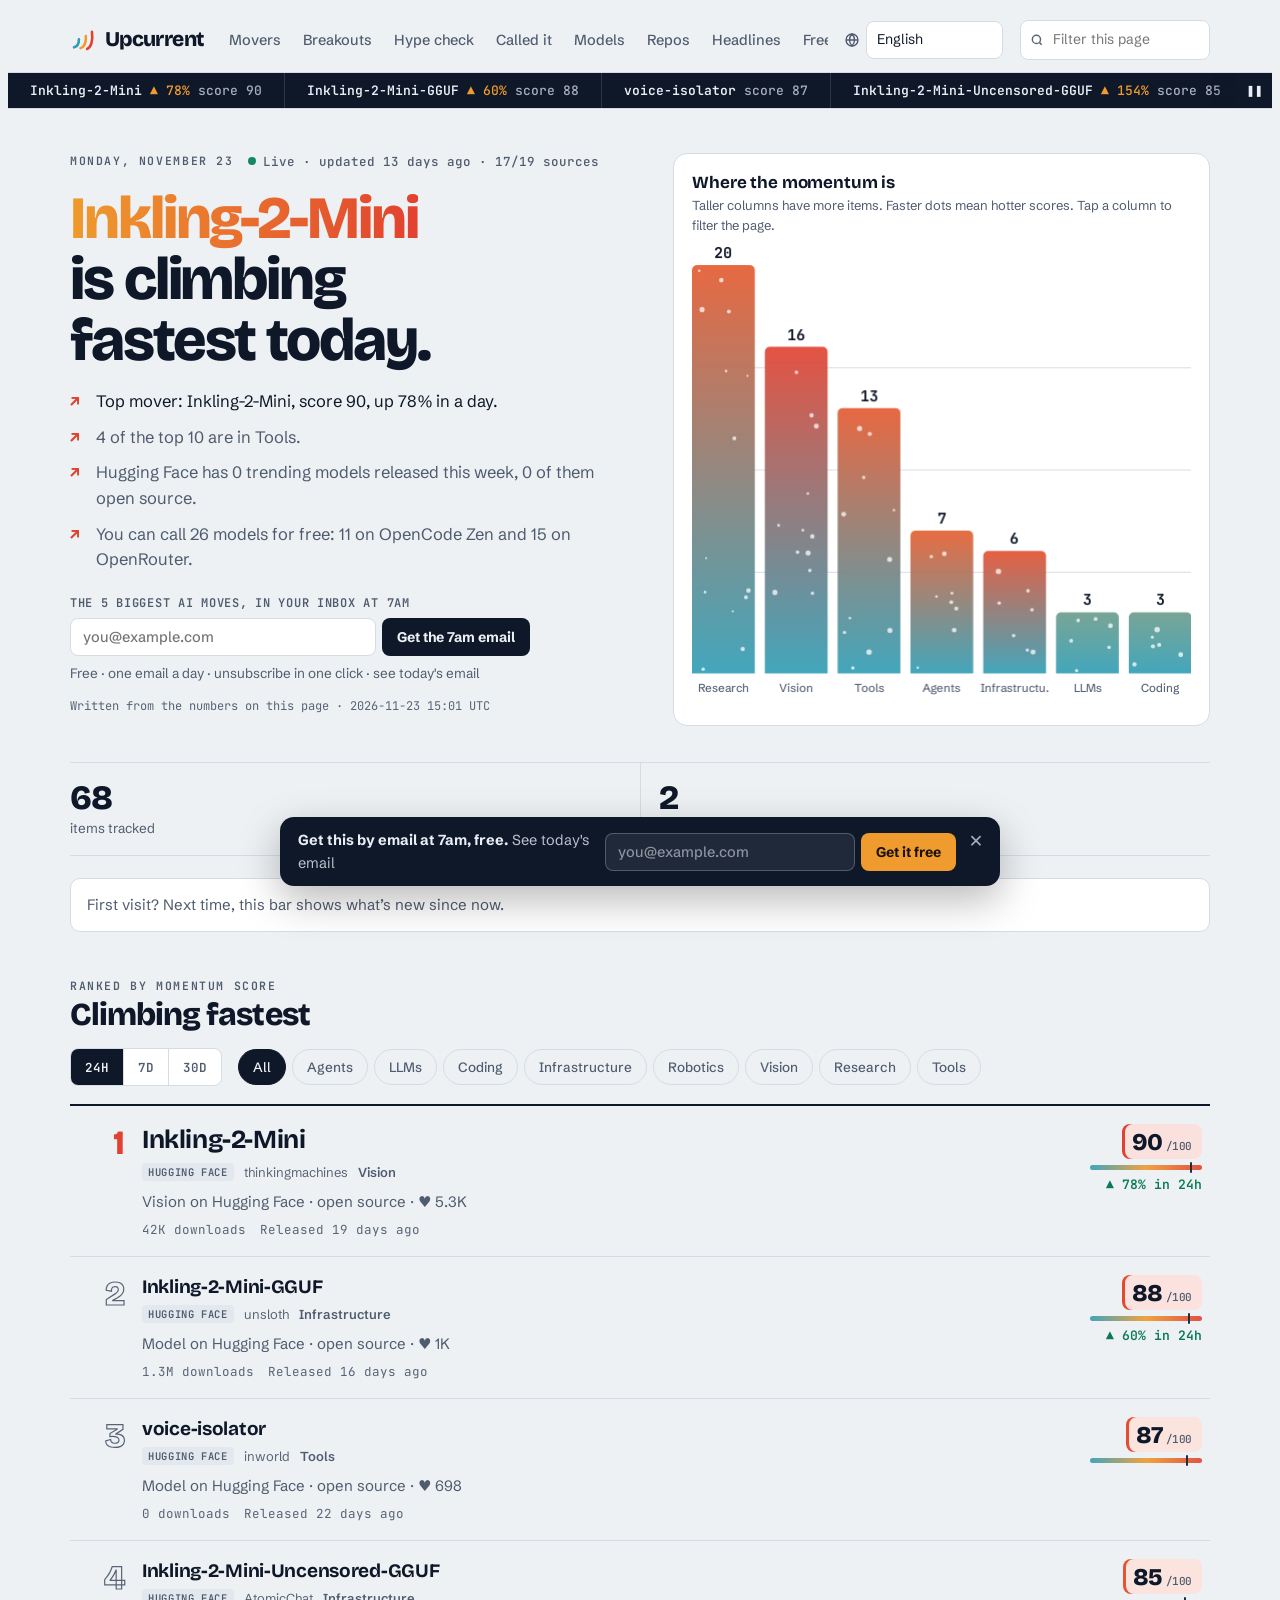
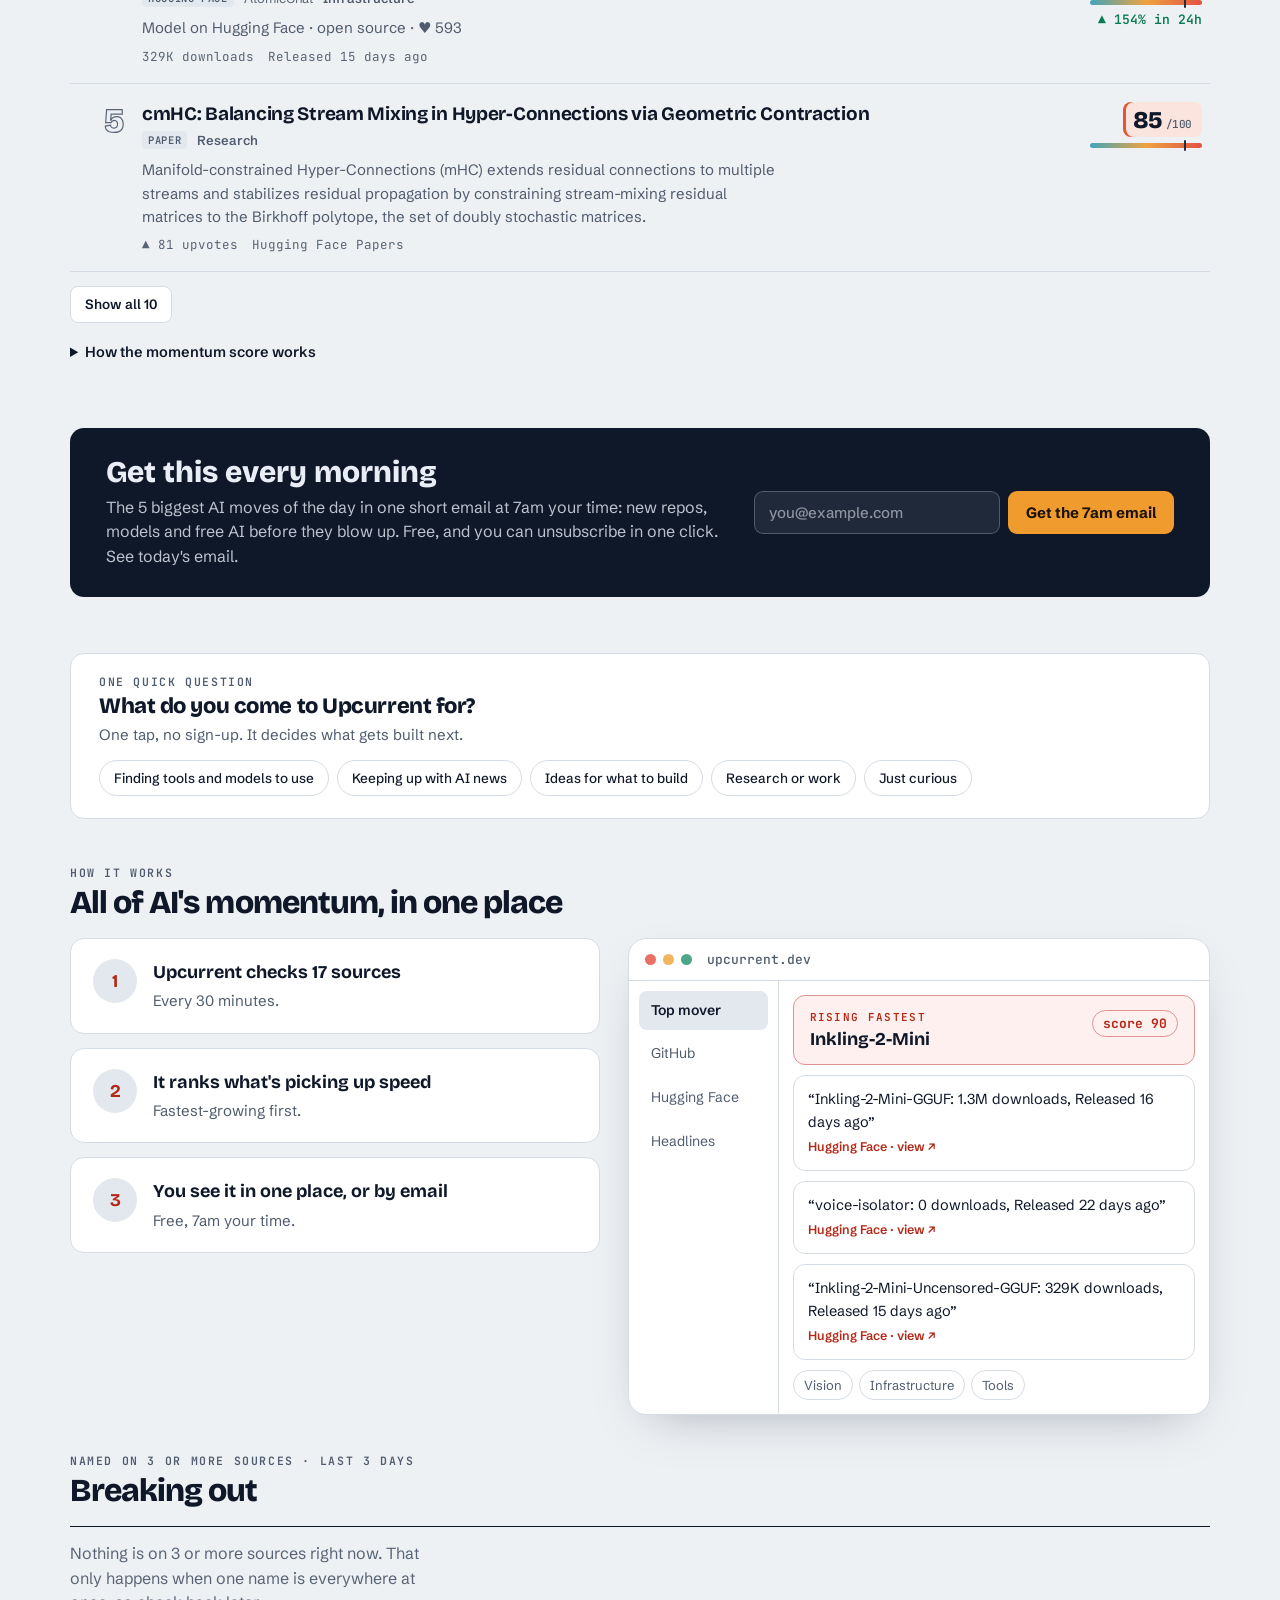
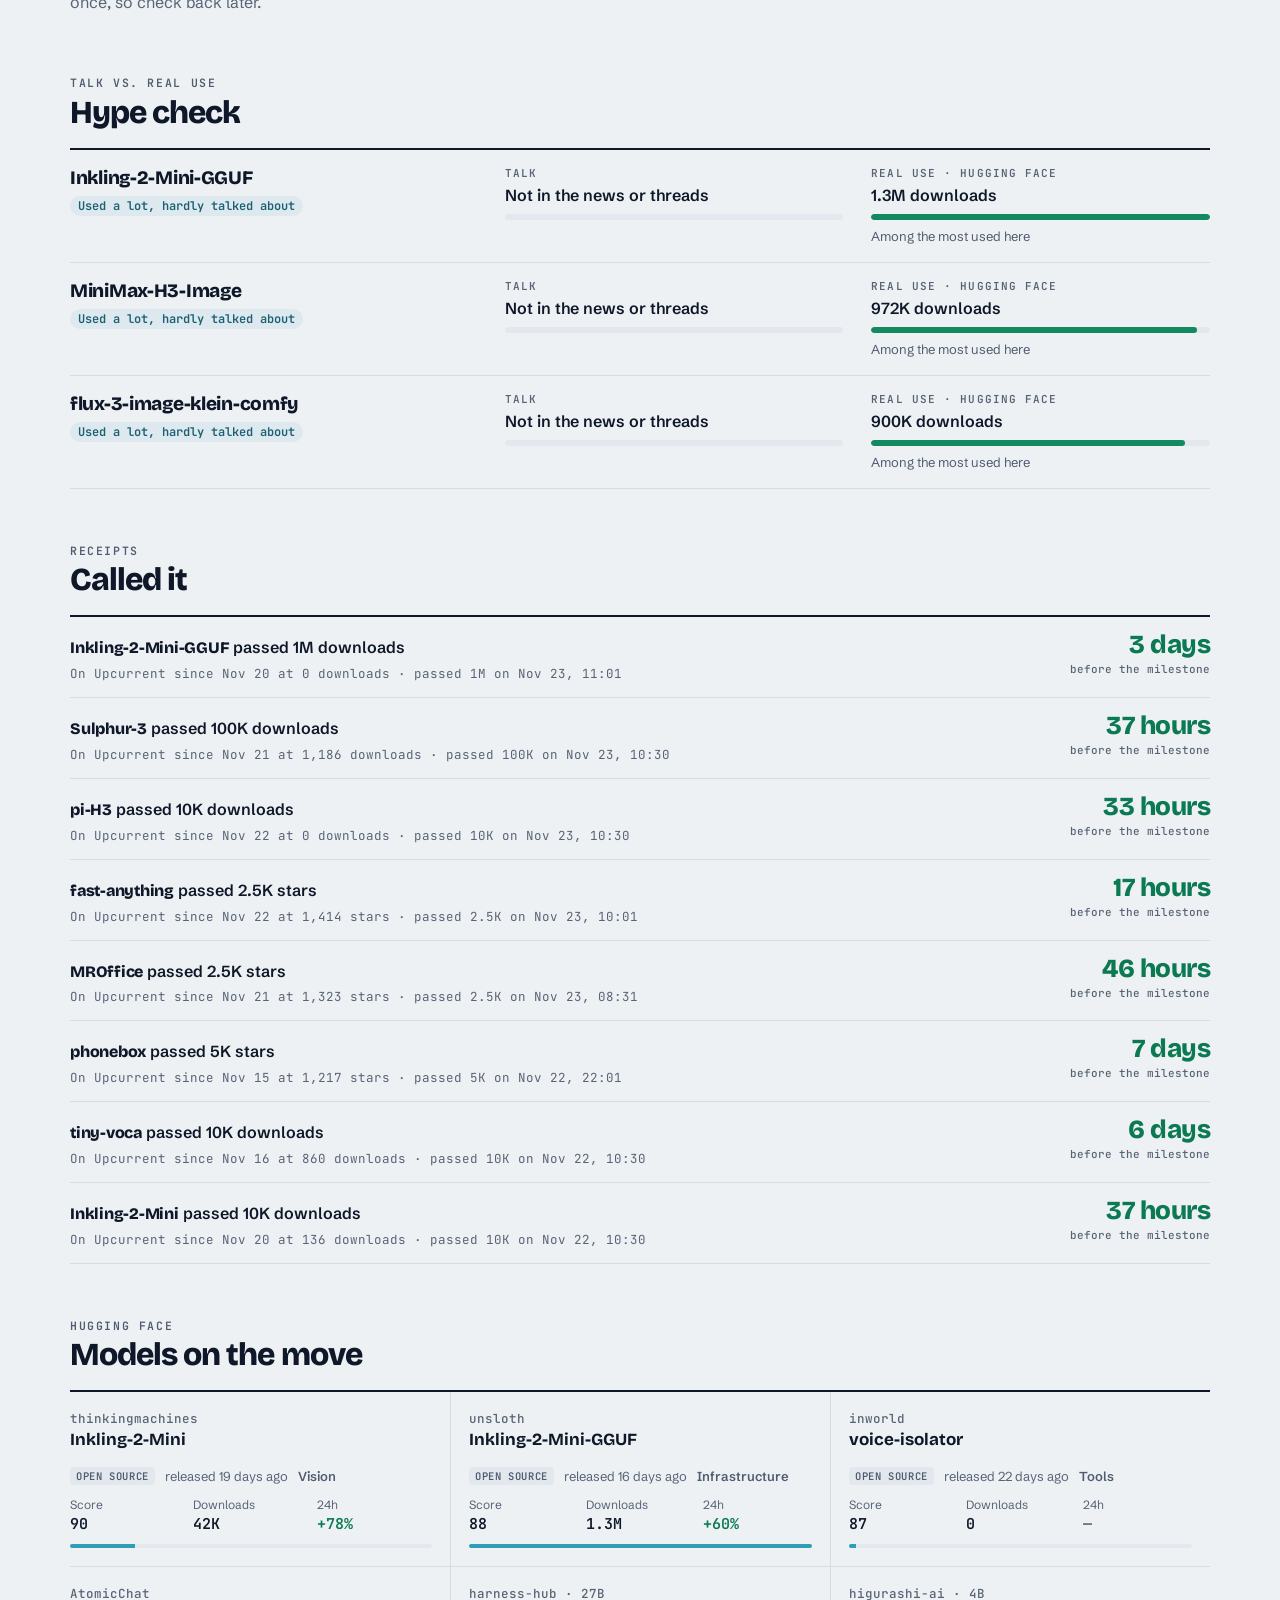
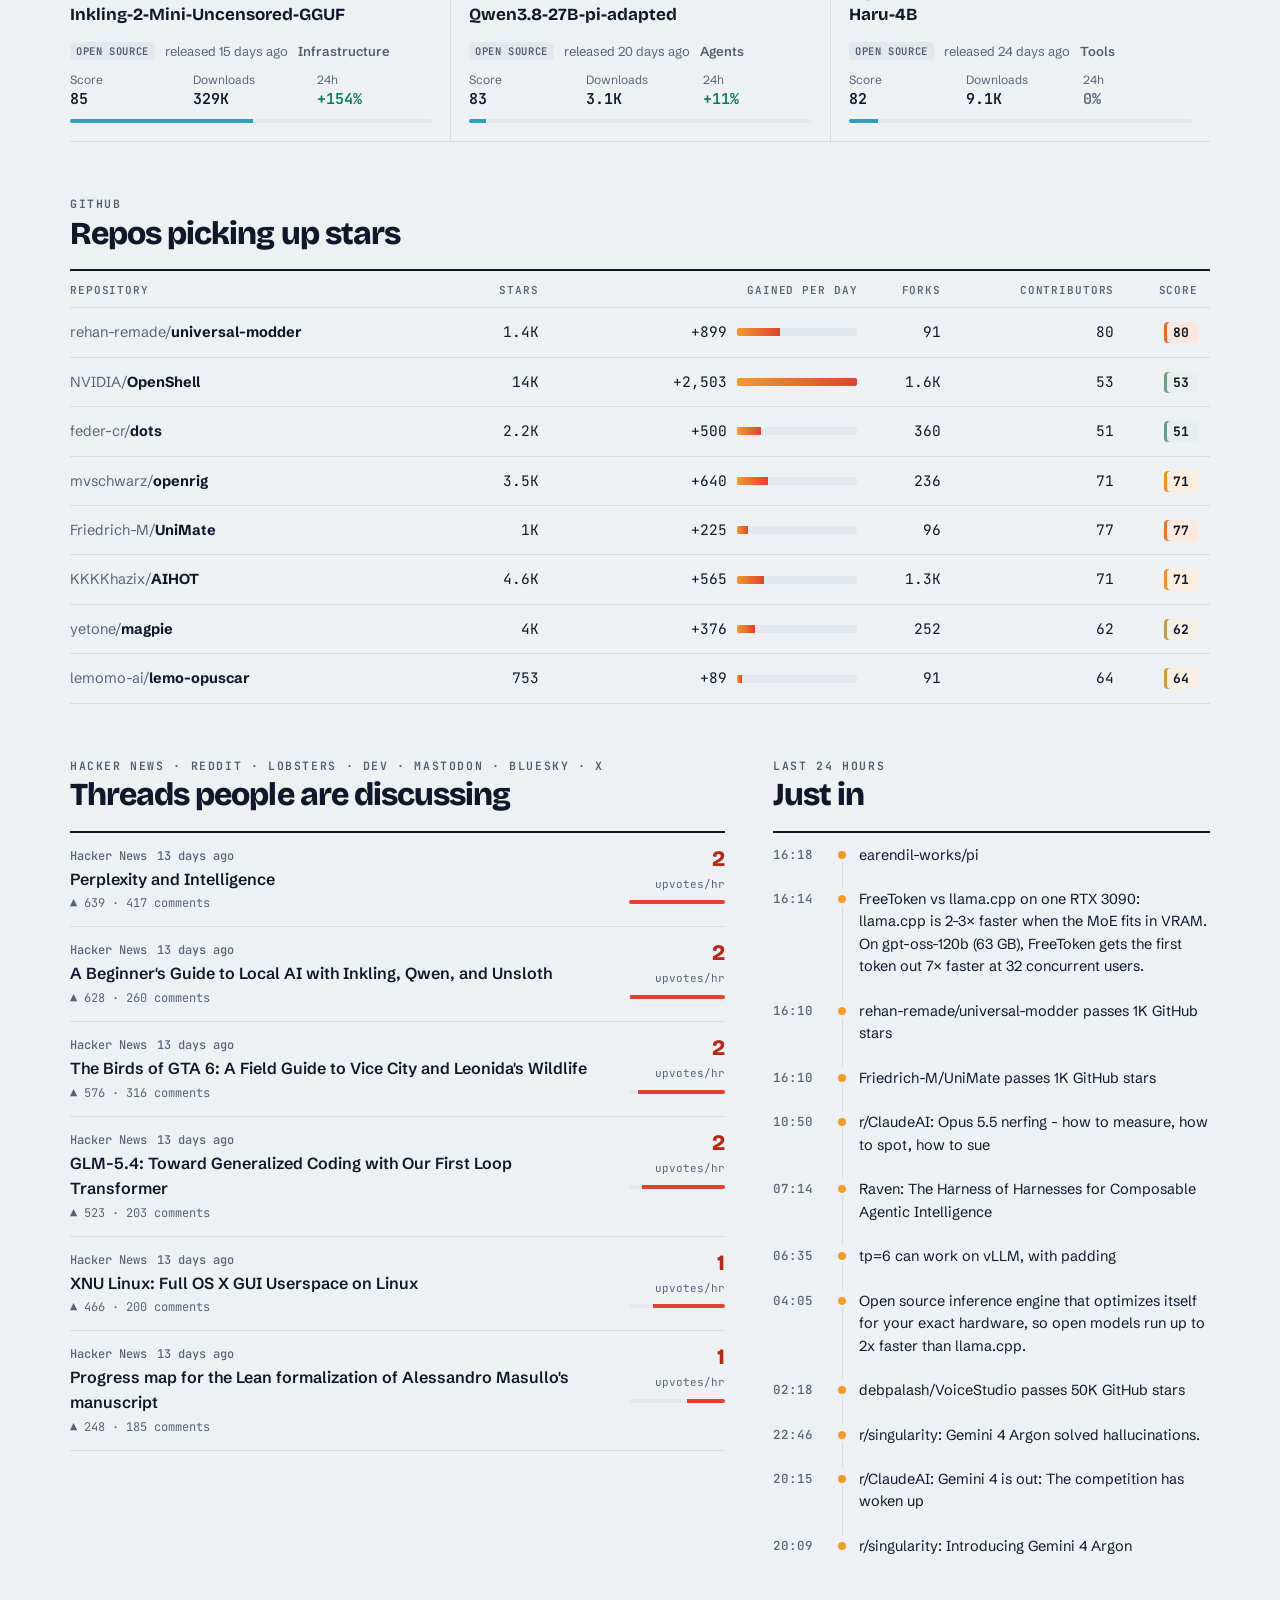
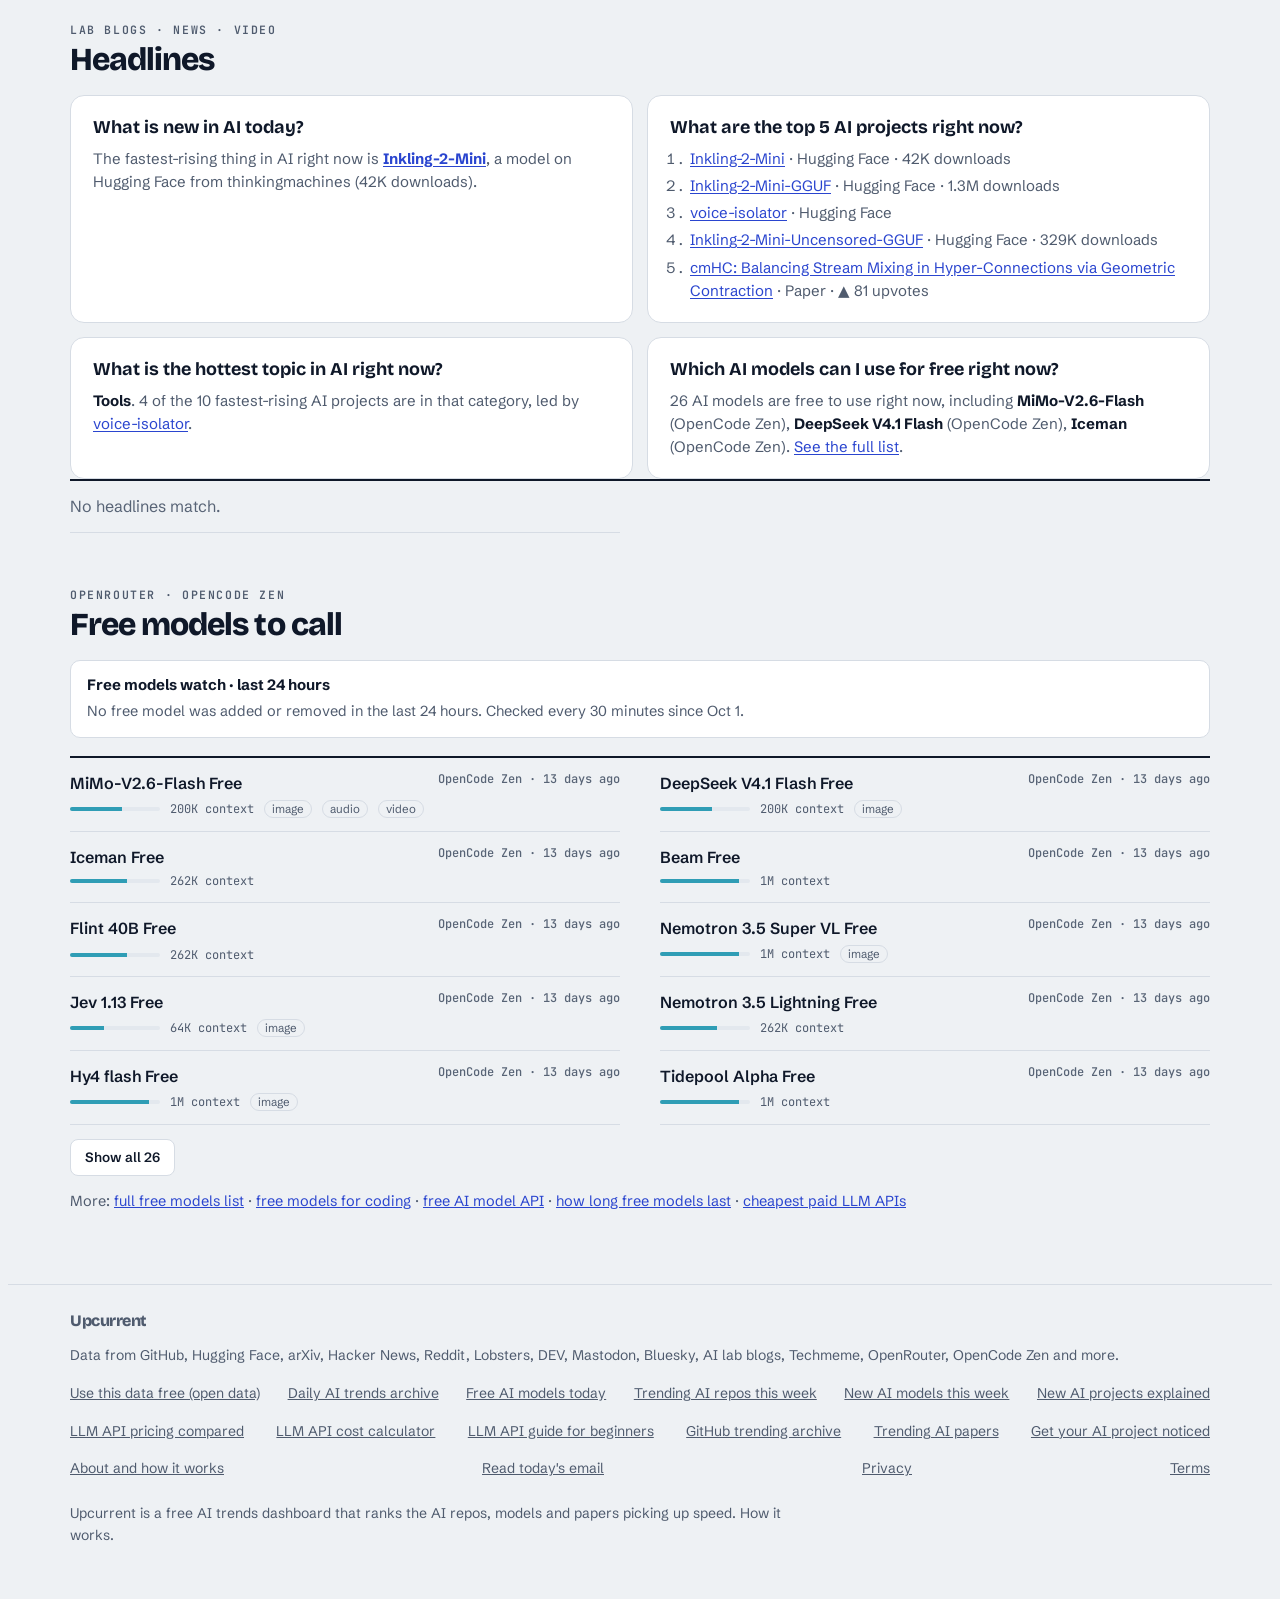
==== commit 4cb1fd45: "Top 5 movers, signup and poll higher up, quick answers merged into Headlines, drop heading subtitles" ====
--- a/index.html
+++ b/index.html
@@ -142,7 +142,7 @@
 
 .sec-head { display: flex; justify-content: space-between; align-items: end; gap: 16px; flex-wrap: wrap; margin-bottom: 18px; }
 .sec-head h2 { margin: 6px 0 0; font: 800 clamp(24px, 3vw, 32px)/1.1 var(--font-display); letter-spacing: -.03em; text-wrap: balance; }
-.sec-head p { margin: 6px 0 0; color: var(--muted); font-size: 15px; max-width: 60ch; }
+.sec-head p { display: none; }
 
 .controls { display: flex; flex-wrap: wrap; gap: 10px 16px; align-items: center; }
 .seg { display: inline-flex; border: 1px solid var(--line); border-radius: 8px; overflow: hidden; background: var(--paper); }
@@ -466,6 +466,7 @@
       </div>
     </div>
     <div class="movers" id="risingList"></div>
+    <div id="risingNote"></div>
     <div class="note" id="winNote" hidden>Only the 24-hour ranking is in the snapshot, so 7D and 30D show the same list until live data loads.</div>
     <details class="how">
       <summary>How the momentum score works</summary>
@@ -473,9 +474,24 @@
     </details>
   </section>
 
-  <section class="block" id="answers">
-    <div class="sec-head"><div><div class="eyebrow">Quick answers · updated with every check</div><h2>What's happening in AI right now</h2></div></div>
-    <div class="qa" id="qaList"></div>
+  <section class="signup" id="signup" hidden>
+    <div><h2>Get this every morning</h2><p>The 5 biggest AI moves of the day in one short email at 7am your time: new repos, models and free AI before they blow up. Free, and you can unsubscribe in one click. <a href="email.html">See today's email</a>.</p></div>
+    <form id="signupForm" class="nl-form" method="post" target="_blank">
+      <input type="email" name="email" required placeholder="you@example.com" aria-label="Email address" autocomplete="email">
+      <button type="submit">Get the 7am email</button>
+      <div class="ok" hidden>Almost done: open the email we just sent and click Confirm. Not there in a minute? Check Promotions or Spam.</div>
+    </form>
+  </section>
+  <section class="poll" id="poll" hidden aria-labelledby="pollQ">
+    <div><div class="eyebrow">One quick question</div><h2 id="pollQ">What do you come to Upcurrent for?</h2><p>One tap, no sign-up. It decides what gets built next.</p></div>
+    <div class="poll-opts" role="group" aria-labelledby="pollQ">
+      <button type="button" class="chip" data-poll="tools">Finding tools and models to use</button>
+      <button type="button" class="chip" data-poll="news">Keeping up with AI news</button>
+      <button type="button" class="chip" data-poll="building">Ideas for what to build</button>
+      <button type="button" class="chip" data-poll="work">Research or work</button>
+      <button type="button" class="chip" data-poll="curious">Just curious</button>
+    </div>
+    <p class="poll-done" hidden role="status">Thanks, that helps decide what comes next.</p>
   </section>
 
   <section class="block" id="how">
@@ -538,7 +554,8 @@
   </section>
 
   <section class="block" id="news">
-    <div class="sec-head"><div><div class="eyebrow">Lab blogs · News · Video</div><h2>Headlines</h2><p>The latest announcements and stories about AI, newest first.</p></div></div>
+    <div class="sec-head"><div><div class="eyebrow">Lab blogs · News · Video</div><h2>Headlines</h2></div></div>
+    <div class="qa" id="qaList"></div>
     <ol class="news" id="newsList"></ol>
   </section>
 
@@ -548,25 +565,6 @@
     <div class="free" id="freeBody"></div>
     <div id="freeNote"></div>
     <p class="more-links">More: <a href="free-ai-models/">full free models list</a> · <a href="free-ai-models/coding/">free models for coding</a> · <a href="free-ai-models/api/">free AI model API</a> · <a href="free-ai-models/history/">how long free models last</a> · <a href="llm-api-pricing/cheapest/">cheapest paid LLM APIs</a></p>
-  </section>
-  <section class="poll" id="poll" hidden aria-labelledby="pollQ">
-    <div><div class="eyebrow">One quick question</div><h2 id="pollQ">What do you come to Upcurrent for?</h2><p>One tap, no sign-up. It decides what gets built next.</p></div>
-    <div class="poll-opts" role="group" aria-labelledby="pollQ">
-      <button type="button" class="chip" data-poll="tools">Finding tools and models to use</button>
-      <button type="button" class="chip" data-poll="news">Keeping up with AI news</button>
-      <button type="button" class="chip" data-poll="building">Ideas for what to build</button>
-      <button type="button" class="chip" data-poll="work">Research or work</button>
-      <button type="button" class="chip" data-poll="curious">Just curious</button>
-    </div>
-    <p class="poll-done" hidden role="status">Thanks, that helps decide what comes next.</p>
-  </section>
-  <section class="signup" id="signup" hidden>
-    <div><h2>Get this every morning</h2><p>The 5 biggest AI moves of the day in one short email at 7am your time: new repos, models and free AI before they blow up. Free, and you can unsubscribe in one click. <a href="email.html">See today's email</a>.</p></div>
-    <form id="signupForm" class="nl-form" method="post" target="_blank">
-      <input type="email" name="email" required placeholder="you@example.com" aria-label="Email address" autocomplete="email">
-      <button type="submit">Get the 7am email</button>
-      <div class="ok" hidden>Almost done: open the email we just sent and click Confirm. Not there in a minute? Check Promotions or Spam.</div>
-    </form>
   </section>
 </main>
 
@@ -900,7 +898,9 @@
   $("pulse").innerHTML = stats.map(([v, l]) => `<div><b class="num">${fmt(v)}</b><span>${l}</span></div>`).join("");
 
   const rows = D.rising.map((r, i) => ({ ...r, rank: i + 1 })).filter(r => matches(r.name + r.owner + r.desc, r.cat));
-  $("risingList").innerHTML = rows.length ? rows.map(r => `
+  const allRising = $("risingList").dataset.all === "1" || state.q;
+  $("risingNote").innerHTML = !state.q && rows.length > 5 ? `<button type="button" class="more-btn" id="risingToggle">${allRising ? "Show top 5" : `Show all ${rows.length}`}</button>` : "";
+  $("risingList").innerHTML = rows.length ? (allRising ? rows : rows.slice(0, 5)).map(r => `
     <article class="row${r.rank === 1 && state.cat === "all" && !state.q ? " lead" : ""}">
       <div class="rank">${r.rank}</div>
       <div style="min-width:0">
@@ -1081,6 +1081,7 @@
     state.win = w.dataset.w; $("winNote").hidden = w.dataset.w === "24h" || !DATA.isSnapshot;
     if (!DATA.isSnapshot && lastRaw) { rebuild(); render(); }
   }
+  if (e.target.id === "risingToggle") { $("risingList").dataset.all = $("risingList").dataset.all === "1" ? "" : "1"; render(); }
   if (e.target.id === "freeToggle") { $("freeBody").dataset.all = $("freeBody").dataset.all === "1" ? "" : "1"; render(); }
 });
 $("q").addEventListener("input", e => { state.q = e.target.value.trim().toLowerCase(); render(); });
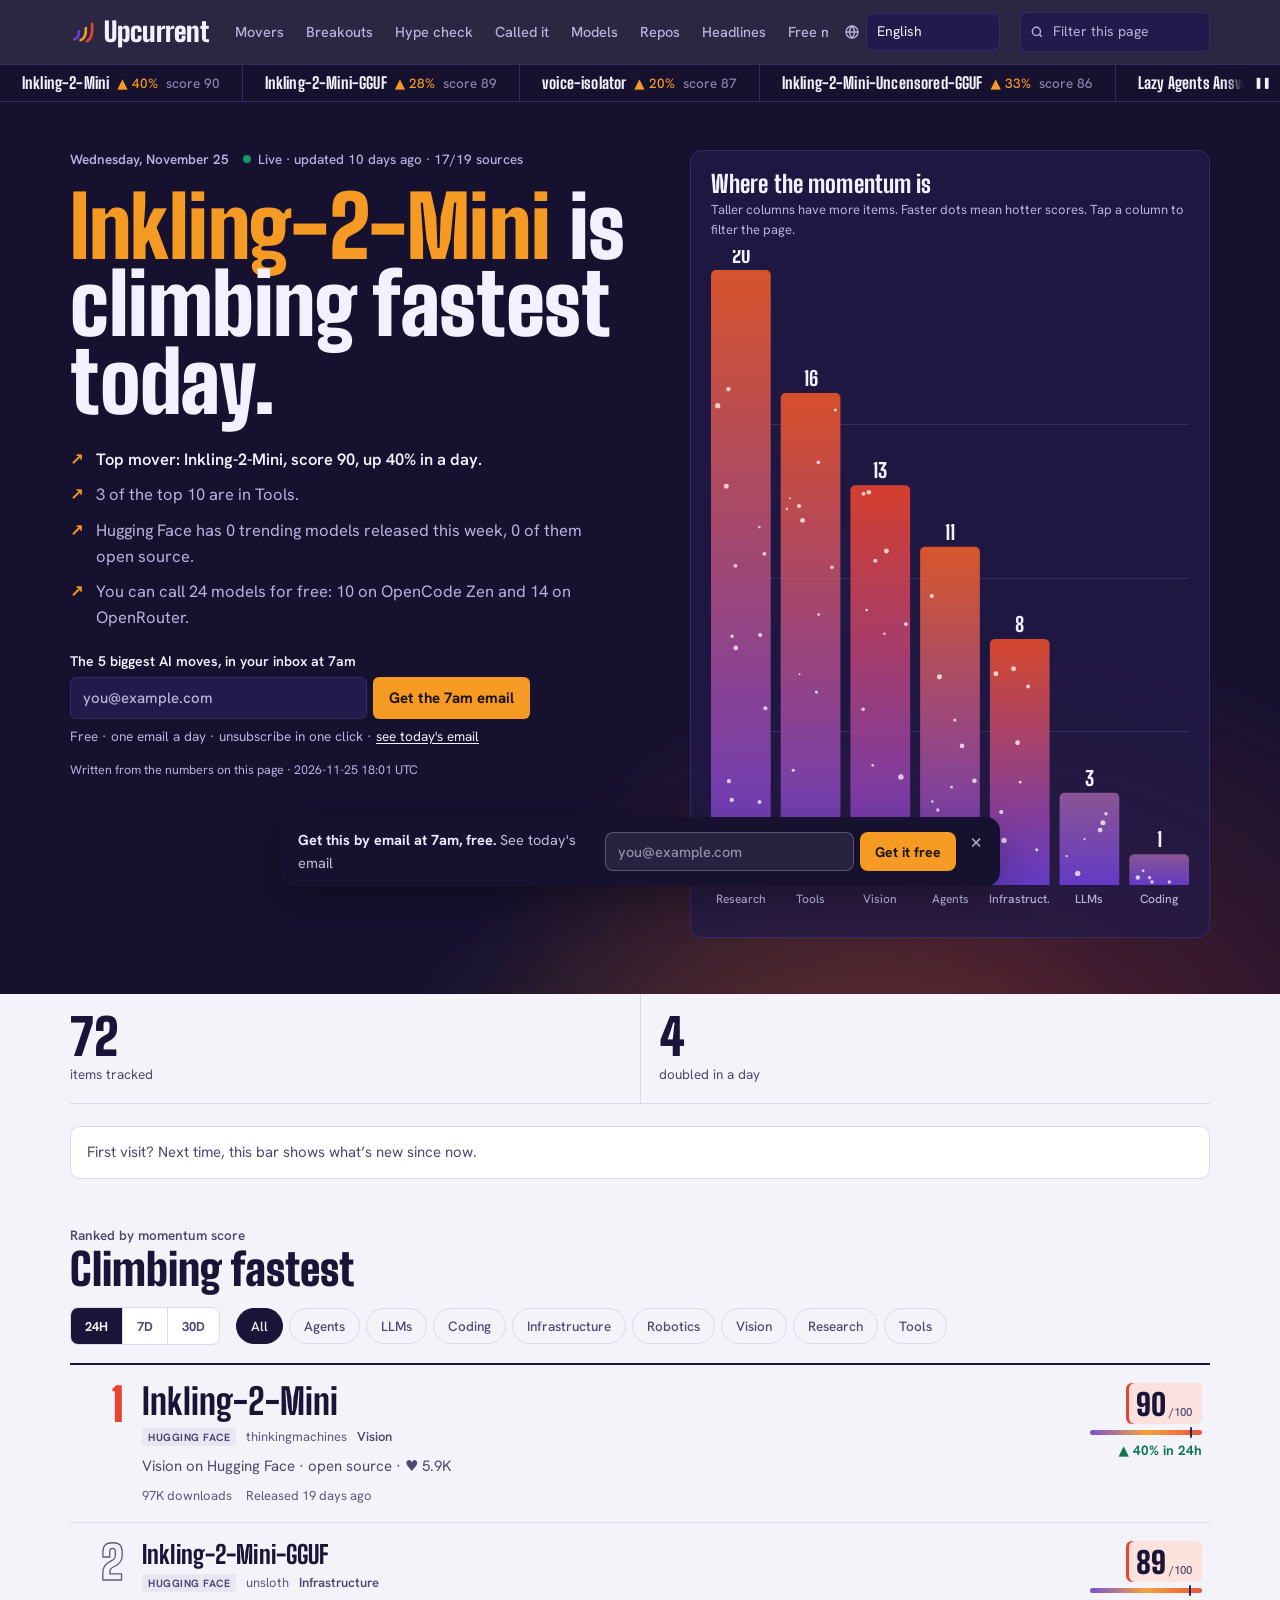
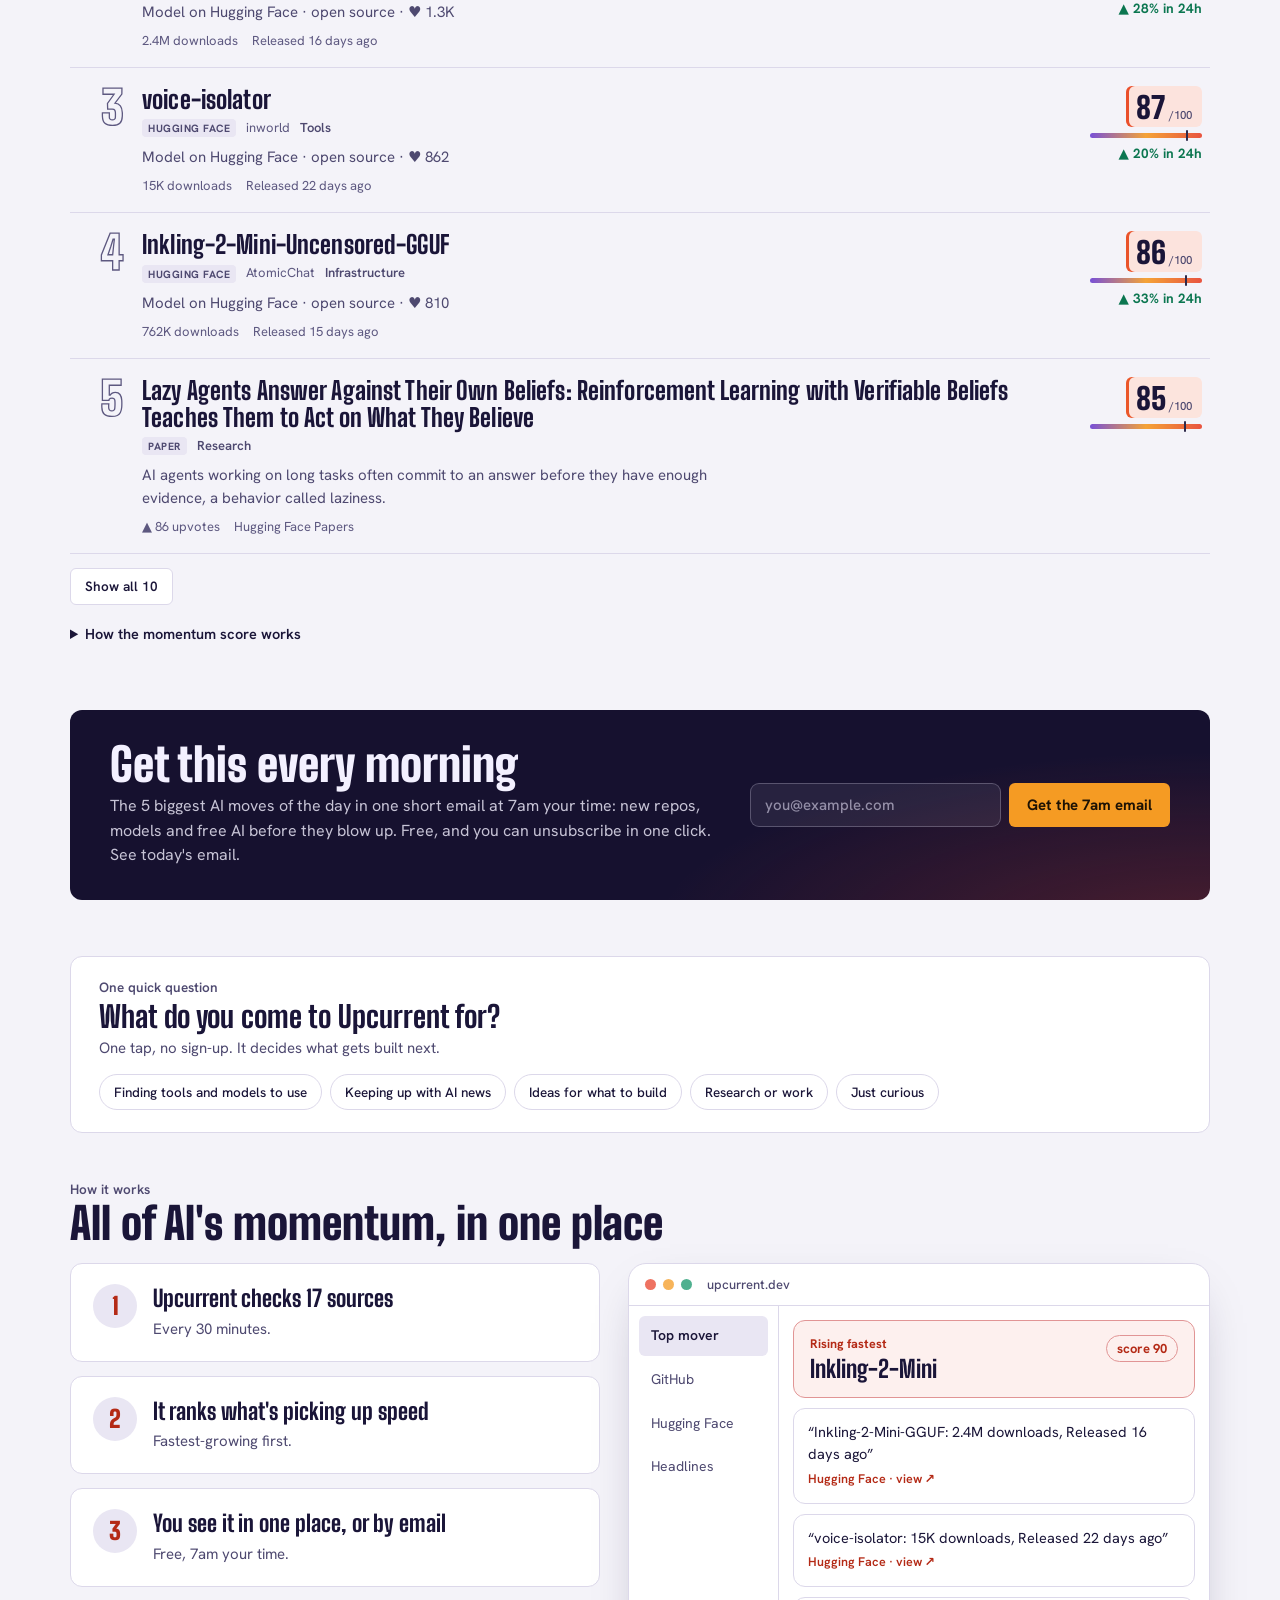
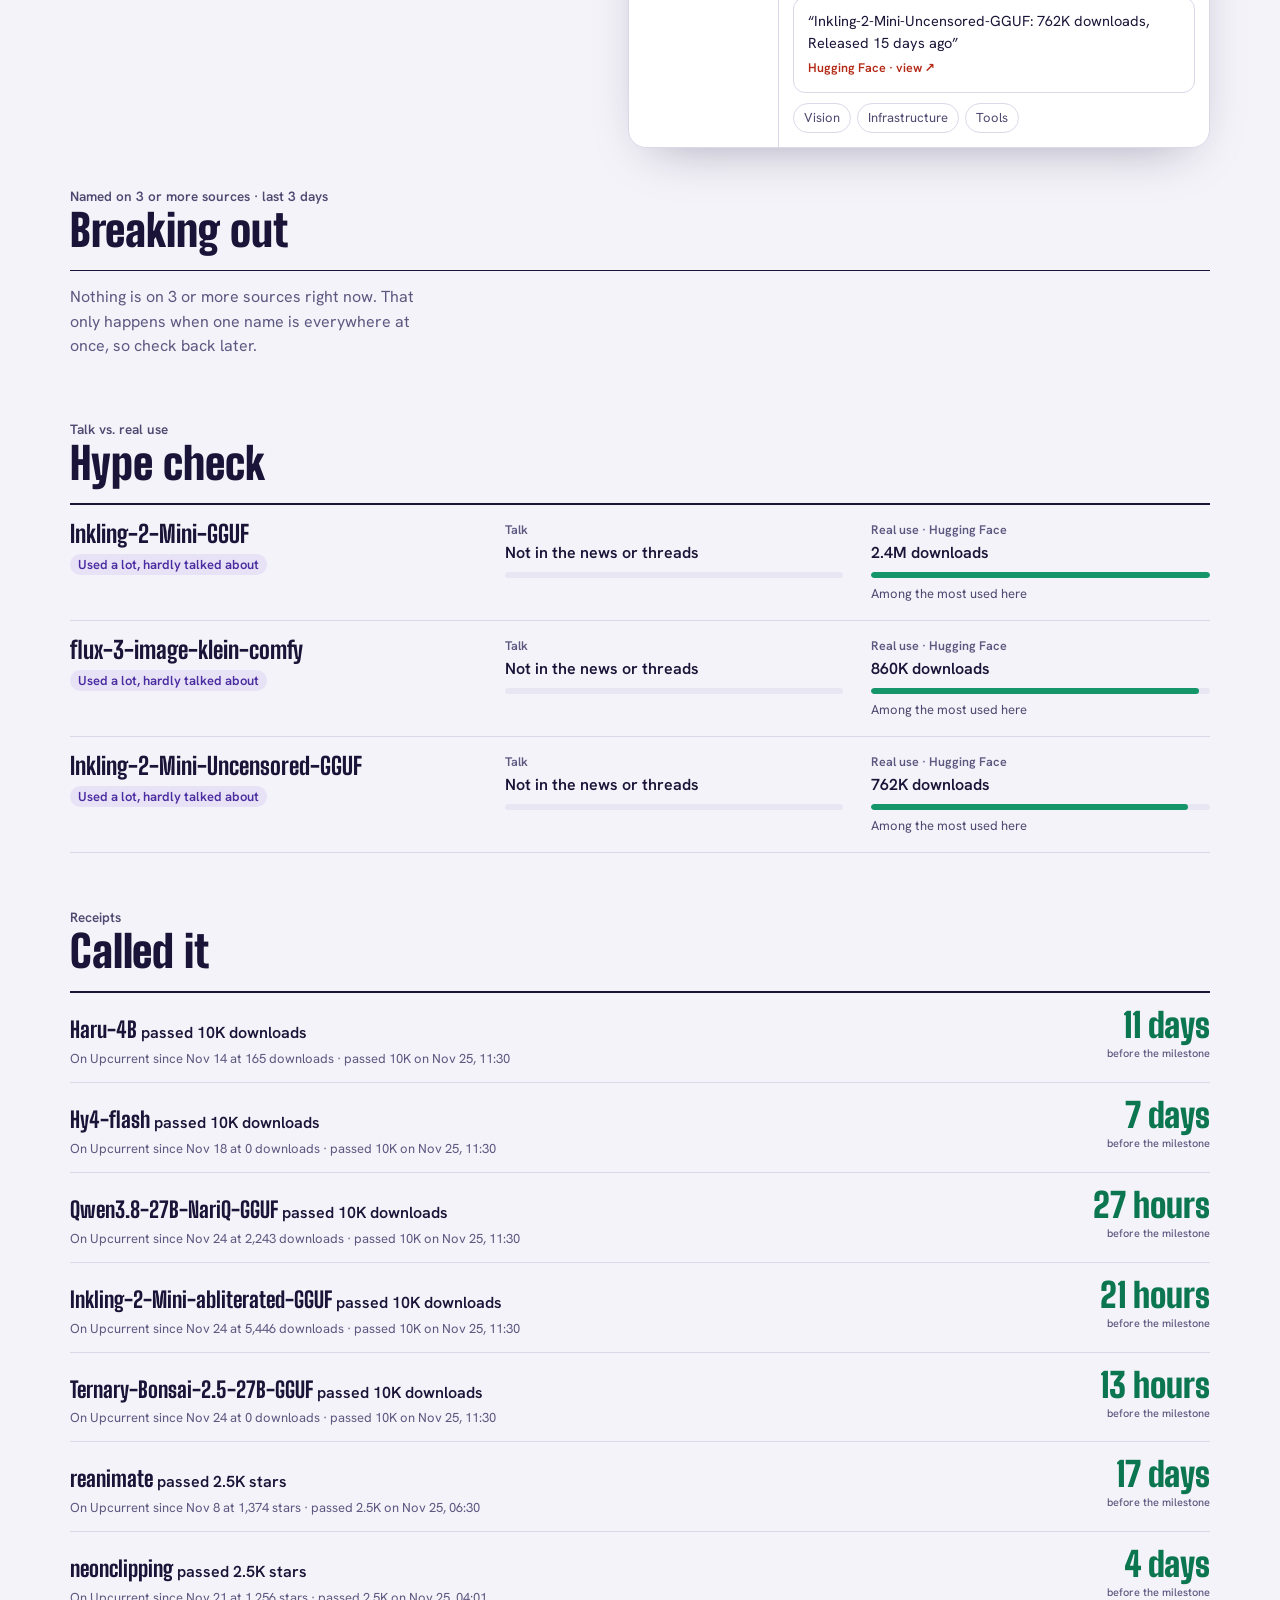
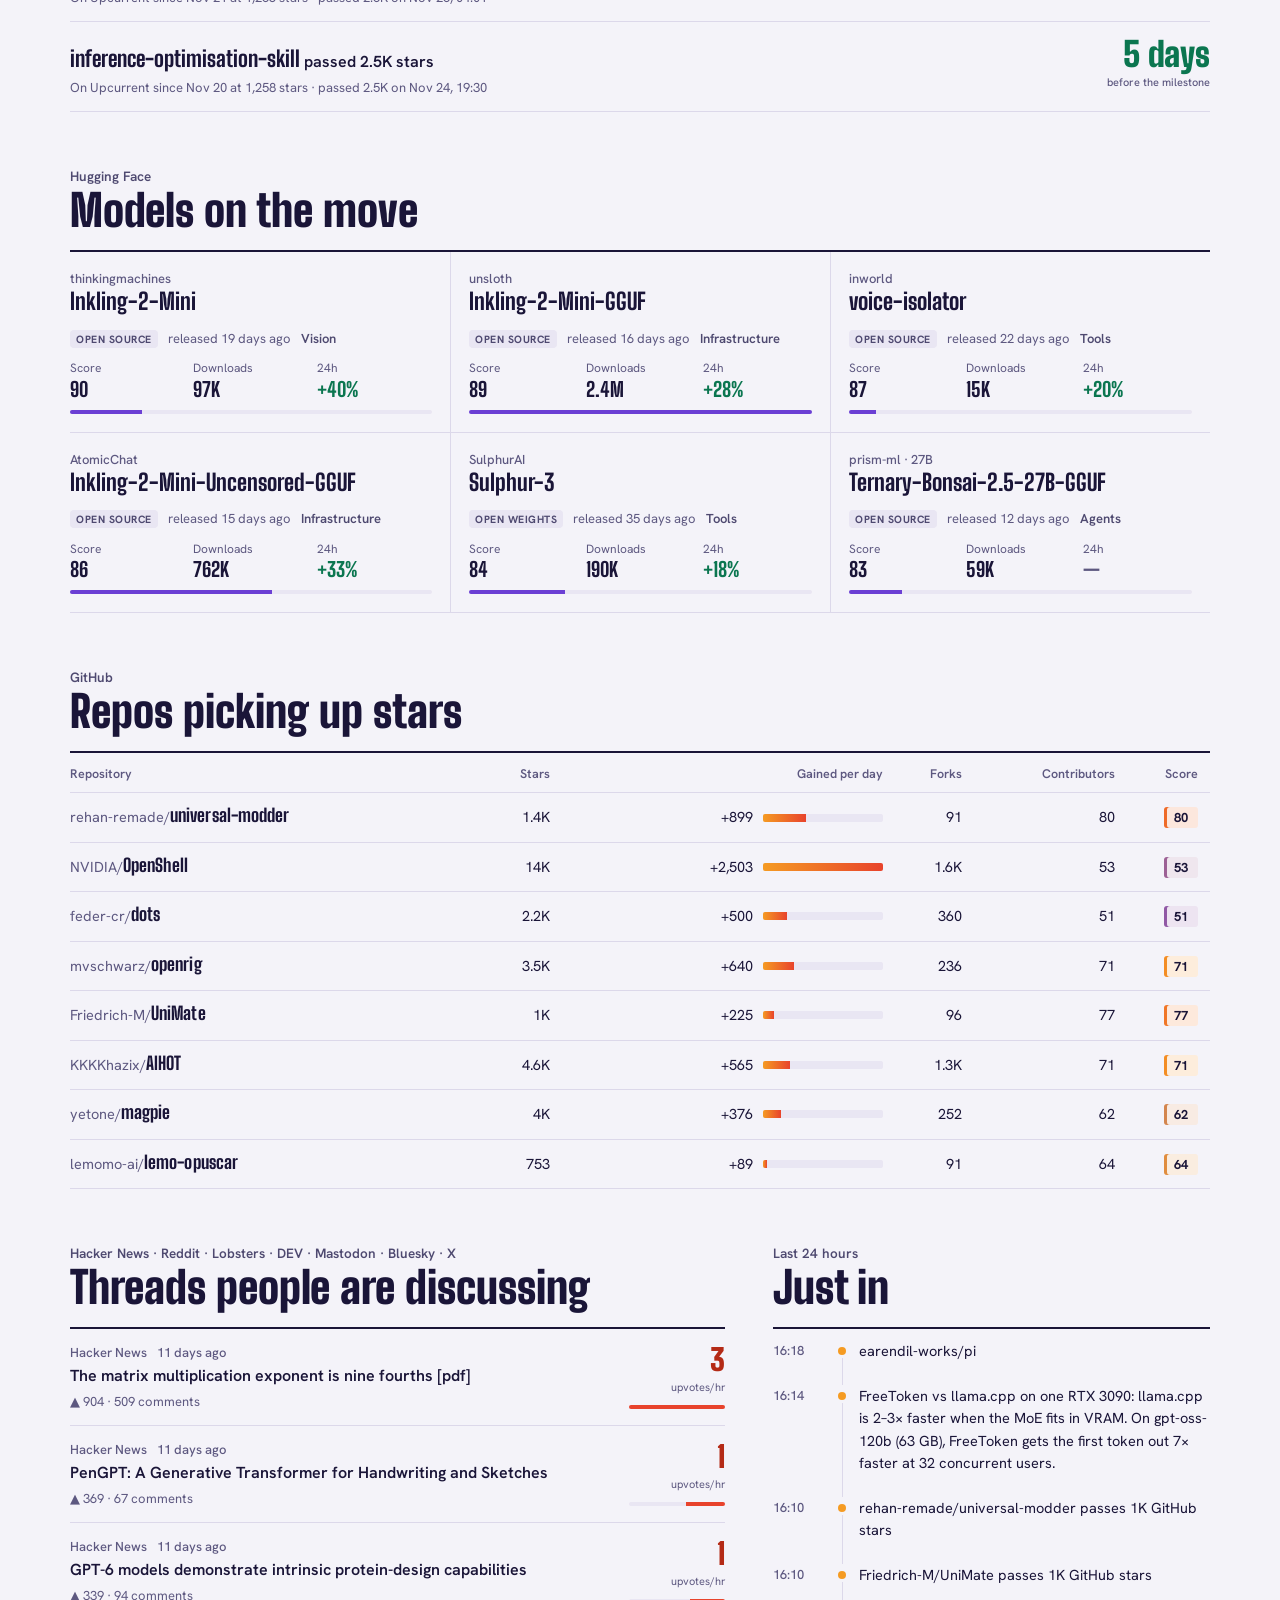
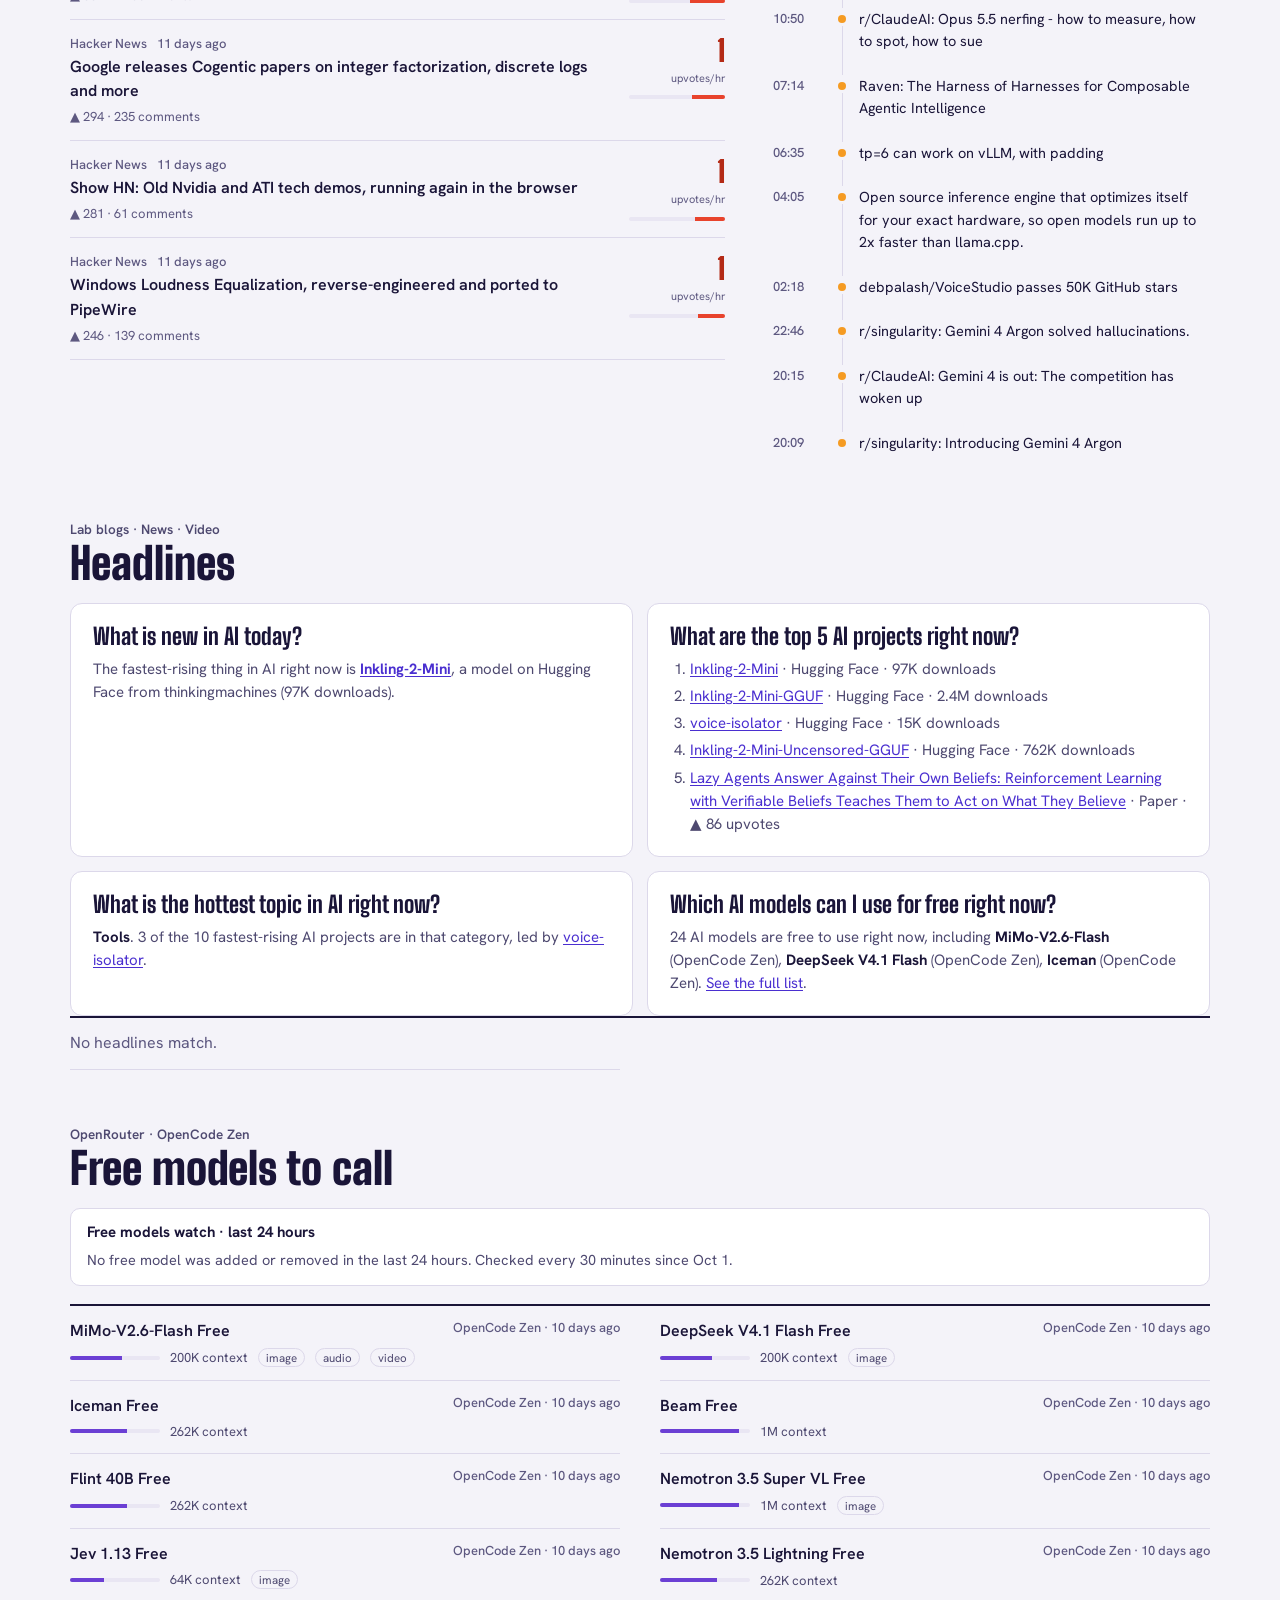
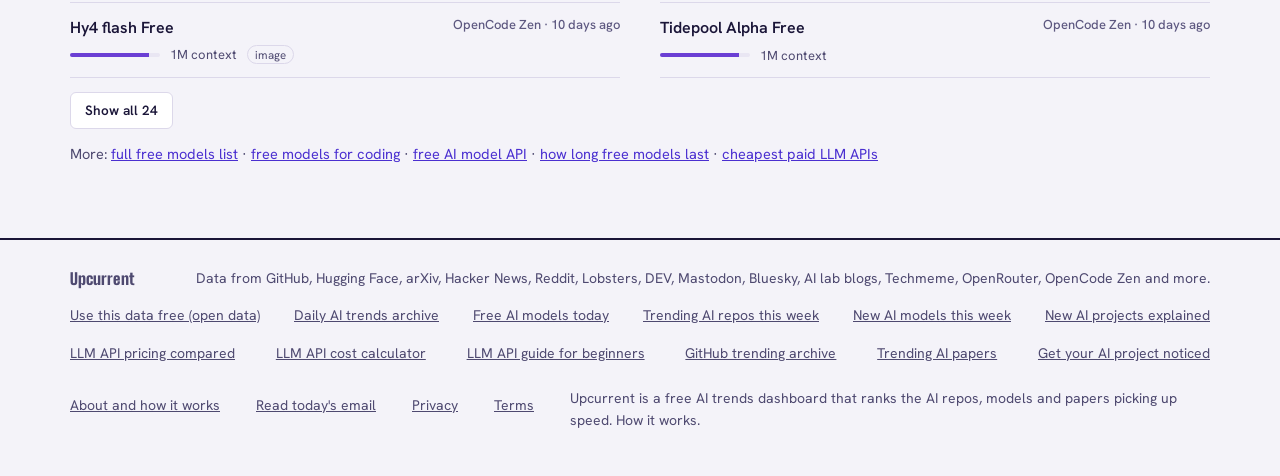
==== commit 5967812d: "Redesign: thermal look (deep indigo sky hero, thermal heat scale, Big Shoulders + Hanken Grotesk) St" ====
--- a/index.html
+++ b/index.html
@@ -3,7 +3,7 @@
 <meta name="description" content="What's rising in AI today: trending GitHub AI repos, new Hugging Face models, papers, threads, headlines and free models. Updated every 30 minutes.">
 <link rel="canonical" href="https://upcurrent.dev/">
 <meta name="robots" content="index, follow, max-image-preview:large">
-<meta name="theme-color" content="#0f1829">
+<meta name="theme-color" content="#16112f">
 <link rel="alternate" type="application/rss+xml" title="Upcurrent daily AI trends" href="feed.xml">
 <link rel="icon" href="favicon.svg" type="image/svg+xml">
 <link rel="apple-touch-icon" href="apple-touch-icon.png">
@@ -27,13 +27,16 @@
 <script type="application/ld+json">{"@context": "https://schema.org", "@type": "Organization", "@id": "https://upcurrent.dev/#org", "name": "Upcurrent", "url": "https://upcurrent.dev/", "logo": "https://upcurrent.dev/icon-512.png"}</script>
 <link rel="preconnect" href="https://fonts.googleapis.com">
 <link rel="preconnect" href="https://fonts.gstatic.com" crossorigin>
-<link rel="preload" as="style" href="https://fonts.googleapis.com/css2?family=Bricolage+Grotesque:opsz,wght@12..96,500;12..96,700;12..96,800&family=Schibsted+Grotesk:wght@400;500;600;700&family=JetBrains+Mono:wght@400;500;600&display=optional" onload="this.onload=null;this.rel='stylesheet'"><noscript><link rel="stylesheet" href="https://fonts.googleapis.com/css2?family=Bricolage+Grotesque:opsz,wght@12..96,500;12..96,700;12..96,800&family=Schibsted+Grotesk:wght@400;500;600;700&family=JetBrains+Mono:wght@400;500;600&display=optional"></noscript>
+<link rel="preload" as="style" href="https://fonts.googleapis.com/css2?family=Big+Shoulders+Display:wght@700;800;900&family=Hanken+Grotesk:wght@400;500;600;700&display=optional" onload="this.onload=null;this.rel='stylesheet'"><noscript><link rel="stylesheet" href="https://fonts.googleapis.com/css2?family=Big+Shoulders+Display:wght@700;800;900&family=Hanken+Grotesk:wght@400;500;600;700&display=optional"></noscript>
 <link rel="stylesheet" href="tokens.css">
 <style>
-/* Layout: a morning weather report for AI. Ticker band, then a headline + live updraft chart,
-   then ranked movers as ruled rows (not cards), with heat colour encoding momentum everywhere. */
+/* Layout: a thermal camera pointed at AI. One dark "night sky" block (top bar, ticker, headline and
+   the live updraft chart), then ranked movers as ruled rows (not cards) on a pale page, with the thermal
+   scale (violet -> amber -> red) encoding momentum everywhere. Condensed display type for names and numbers. */
 * { box-sizing: border-box; }
 [hidden] { display: none !important; }
+html, body { overflow-x: clip; }
+body { margin: 0; }
 body { background: var(--bg); color: var(--ink); font: 16px/1.55 var(--font-body); -webkit-font-smoothing: antialiased; }
 a { color: inherit; text-decoration: none; }
 a:hover { color: var(--link); }
@@ -41,65 +44,74 @@
 button { font: inherit; color: inherit; }
 .wrap { max-width: 1180px; margin: 0 auto; padding-inline: 20px; }
 .num { font-family: var(--font-mono); font-variant-numeric: tabular-nums; }
-.eyebrow { font: 600 11.5px/1 var(--font-mono); letter-spacing: .14em; text-transform: uppercase; color: var(--muted); }
+.eyebrow { font: 600 13.5px/1.2 var(--font-body); color: var(--muted); }
 
 /* top bar */
-.top { position: sticky; top: env(safe-area-inset-top, 0px); z-index: 20; background: color-mix(in srgb, var(--bg) 86%, transparent); backdrop-filter: saturate(1.4) blur(12px); border-bottom: 1px solid var(--line); }
+.top { position: sticky; top: env(safe-area-inset-top, 0px); z-index: 20; background: color-mix(in srgb, var(--sky) 90%, transparent); backdrop-filter: saturate(1.4) blur(12px); border-bottom: 1px solid var(--sky-line); color: var(--sky-ink); }
+.top :focus-visible, .hero :focus-visible, .ticker :focus-visible, .signup :focus-visible { outline-color: var(--warm); }
 .top .wrap { display: flex; align-items: center; gap: 16px; padding-block: 12px; flex-wrap: wrap; }
-.logo { display: flex; align-items: center; gap: 9px; font: 800 21px/1 var(--font-display); letter-spacing: -.03em; }
+.logo { display: flex; align-items: center; gap: 8px; font: 900 27px/1 var(--font-display); letter-spacing: .005em; }
 .logo svg { width: 26px; height: 26px; }
 nav.main { display: flex; gap: 2px; flex: 1; min-width: 0; flex-wrap: nowrap; overflow-x: auto; scrollbar-width: none; }
-nav.main a { display: inline-flex; align-items: center; min-height: var(--target); padding: 6px 10px; border-radius: 6px; white-space: nowrap; font-size: 14.5px; font-weight: 500; color: var(--muted); }
-nav.main a:hover { color: var(--ink); background: var(--chip); }
+nav.main a { display: inline-flex; align-items: center; min-height: var(--target); padding: 6px 10px; border-radius: var(--radius-md); white-space: nowrap; font-size: 14.5px; font-weight: 500; color: var(--sky-muted); }
+nav.main a:hover { color: var(--sky-ink); background: var(--sky-2); }
 .search { position: relative; }
-.search input { width: 190px; max-width: 100%; padding: 8px 12px 8px 32px; border: 1px solid var(--line); border-radius: 8px; background: var(--paper); color: var(--ink); font: inherit; font-size: 14px; }
-.search svg { position: absolute; left: 10px; top: 50%; width: 14px; transform: translateY(-50%); color: var(--faint); }
+.search input { width: 190px; max-width: 100%; padding: 8px 12px 8px 32px; border: 1px solid var(--sky-line); border-radius: var(--radius-md); background: var(--sky-2); color: var(--sky-ink); font: inherit; font-size: 14px; }
+.search input::placeholder { color: var(--sky-muted); }
+.search svg { position: absolute; left: 10px; top: 50%; width: 14px; transform: translateY(-50%); color: var(--sky-muted); }
 
 /* ticker */
-.ticker { position: relative; background: var(--band); color: var(--band-ink); overflow: hidden; border-bottom: 1px solid var(--line); }
+.ticker { position: relative; background: var(--sky); color: var(--sky-ink); overflow: hidden; border-bottom: 1px solid var(--sky-line); }
 .ticker.paused .ticker-track { animation-play-state: paused; }
-.ticker-pause { position: absolute; right: 0; top: 0; bottom: 0; width: var(--target); border: 0; background: var(--band); color: var(--band-ink); font-size: 11px; letter-spacing: -1px; cursor: pointer; box-shadow: -10px 0 12px var(--band); }
+.ticker-pause { position: absolute; right: 0; top: 0; bottom: 0; width: var(--target); border: 0; background: var(--sky); color: var(--sky-ink); font-size: 11px; letter-spacing: -1px; cursor: pointer; box-shadow: -10px 0 12px var(--sky); }
 .ticker-pause[aria-pressed="true"] { color: var(--warm); }
 .ticker-track { display: flex; width: max-content; animation: tick 60s linear infinite; }
 .ticker:hover .ticker-track { animation-play-state: paused; }
-.ticker-track span { display: inline-flex; align-items: center; gap: 8px; padding: 9px 22px; font: 500 13px var(--font-mono); white-space: nowrap; border-right: 1px solid color-mix(in srgb, var(--band-ink) 14%, transparent); }
-.ticker-track b { font-weight: 600; }
+.ticker-track span { display: inline-flex; align-items: center; gap: 8px; padding: 9px 22px; font: 500 13.5px var(--font-body); color: var(--sky-muted); white-space: nowrap; border-right: 1px solid var(--sky-line); }
+.ticker-track b { font: 800 16px/1 var(--font-display); letter-spacing: .01em; color: var(--sky-ink); }
 .ticker-track i { font-style: normal; color: var(--warm); }
 @keyframes tick { to { transform: translateX(-50%); } }
 
 /* hero */
-.hero { display: grid; grid-template-columns: minmax(0, 1.05fr) minmax(0, 1fr); gap: 40px; padding-block: 44px 36px; align-items: stretch; }
+.hero { position: relative; display: grid; grid-template-columns: minmax(0, 1.1fr) minmax(0, 1fr); gap: 48px; padding-block: 48px 56px; align-items: stretch; color: var(--sky-ink); }
+/* the dark sky runs edge to edge behind the hero; warm air glows up from under the chart */
+.hero::before { content: ""; position: absolute; z-index: -1; top: 0; bottom: 0; left: 50%; width: 100vw; transform: translateX(-50%);
+  background: radial-gradient(60% 75% at 78% 112%, color-mix(in srgb, var(--hot) 30%, transparent), transparent 70%),
+              radial-gradient(45% 60% at 60% 120%, color-mix(in srgb, var(--warm) 22%, transparent), transparent 70%), var(--sky); }
+.hero .eyebrow { color: var(--sky-muted); }
 .dateline { display: flex; gap: 14px; align-items: center; flex-wrap: wrap; }
-.live { display: inline-flex; align-items: center; gap: 7px; font: 500 12.5px var(--font-mono); color: var(--muted); }
+.live { display: inline-flex; align-items: center; gap: 7px; font: 500 13.5px var(--font-body); color: var(--sky-muted); }
 .live::before { content: ""; width: 8px; height: 8px; border-radius: 50%; background: var(--up); box-shadow: 0 0 0 0 color-mix(in srgb, var(--up) 60%, transparent); animation: pulse 2.2s ease-out infinite; }
-.live.snap::before { background: var(--faint); animation: none; }
+.live.snap::before { background: var(--sky-muted); animation: none; }
 @media (max-width: 560px) { .dateline .live { flex-basis: 100%; min-height: 15px; } } /* own line on phones from the start, so filling it in later does not push the page down */
 @keyframes pulse { 70% { box-shadow: 0 0 0 9px transparent; } 100% { box-shadow: 0 0 0 0 transparent; } }
-.hero h1 { font: 800 clamp(34px, 5.4vw, 60px)/1.02 var(--font-display); letter-spacing: -.035em; margin: 18px 0 18px; text-wrap: balance; }
-.hero h1 .mover { background: linear-gradient(90deg, var(--warm), var(--hot)); -webkit-background-clip: text; background-clip: text; color: transparent; overflow-wrap: anywhere; }
+.hero h1 { font: 900 clamp(46px, 6.6vw, 92px)/.92 var(--font-display); letter-spacing: -.005em; margin: 20px 0 26px; text-wrap: pretty; }
+.hero h1 .mover { color: var(--warm); overflow-wrap: anywhere; }
 .brief { list-style: none; margin: 0; padding: 0; display: grid; gap: 10px; max-width: 58ch; }
-.brief li { display: grid; grid-template-columns: 18px 1fr; gap: 8px; color: var(--muted); font-size: 16.5px; }
-.brief li::before { content: "↗"; color: var(--hot); font-weight: 700; }
-.brief li:first-child { color: var(--ink); }
-.gen { margin-top: 14px; min-height: 28px; font: 12px var(--font-mono); color: var(--faint); }
-
-.updraft { position: relative; background: var(--paper); border: 1px solid var(--line); border-radius: 14px; padding: 18px 18px 12px; display: flex; flex-direction: column; min-height: 340px; min-width: 0; }
+.brief li { display: grid; grid-template-columns: 18px 1fr; gap: 8px; color: var(--sky-muted); font-size: 16.5px; }
+.brief li::before { content: "↗"; color: var(--warm); font-weight: 700; }
+.brief li:first-child { color: var(--sky-ink); font-weight: 600; }
+.brief a { color: inherit; text-decoration: underline; text-decoration-color: var(--sky-line); text-underline-offset: 3px; }
+.gen { margin-top: 14px; min-height: 28px; font: 12.5px var(--font-body); color: var(--sky-muted); }
+
+.updraft { position: relative; background: color-mix(in srgb, var(--sky-2) 70%, transparent); border: 1px solid var(--sky-line); border-radius: var(--radius-lg); padding: 20px 20px 12px; display: flex; flex-direction: column; min-height: 340px; min-width: 0; }
 .updraft header { display: flex; justify-content: space-between; align-items: baseline; gap: 10px; flex-wrap: wrap; }
-.updraft h2 { margin: 0; font: 700 17px var(--font-display); letter-spacing: -.01em; }
-.updraft p { margin: 2px 0 0; font-size: 13px; color: var(--muted); }
+.updraft h2 { margin: 0; font: 800 24px/1.05 var(--font-display); letter-spacing: .005em; }
+.updraft p { margin: 4px 0 0; font-size: 13px; color: var(--sky-muted); }
+.updraft .chip { color: var(--sky-ink); border-color: var(--sky-line); }
 .updraft canvas { flex: 1; width: 100%; min-height: 240px; margin-top: 10px; cursor: pointer; display: block; }
 
 /* glance */
-.glance { display: grid; grid-template-columns: repeat(var(--n, 5), minmax(0, 1fr)); border-block: 1px solid var(--line); }
+.glance { display: grid; grid-template-columns: repeat(var(--n, 5), minmax(0, 1fr)); border-bottom: 1px solid var(--line); }
 .glance div { padding: 18px 18px 16px; border-left: 1px solid var(--line); min-width: 0; }
 .glance div:first-child { border-left: 0; padding-left: 0; }
-.glance b { display: block; font: 800 34px/1 var(--font-display); letter-spacing: -.03em; }
+.glance b { display: block; font: 900 50px/1 var(--font-display); letter-spacing: 0; color: var(--ink); }
 .glance span { font-size: 13.5px; color: var(--muted); }
 
 /* sections */
 section.block { padding-block: 48px 8px; }
 .poll { margin-top: 56px; padding: 22px clamp(18px, 4vw, 28px); border: 1px solid var(--line); border-radius: var(--radius-lg); background: var(--paper); display: grid; gap: 14px; }
-.poll h2 { margin: 6px 0 4px; font: 800 22px/1.15 var(--font-display); letter-spacing: -.02em; }
+.poll h2 { margin: 6px 0 4px; font: 800 30px/1.05 var(--font-display); }
 .poll p { margin: 0; color: var(--muted); font-size: var(--text-md); }
 .poll-opts { display: flex; flex-wrap: wrap; gap: var(--space-2); }
 .poll-opts .chip { color: var(--ink); }
@@ -108,20 +120,23 @@
 section.block.is-empty .bo-list { border-top-width: 1px; }
 section.block.is-empty .empty { padding: 14px 0; }
 .mini-signup { margin: 22px 0 6px; display: grid; gap: 7px; max-width: 460px; }
-.mini-signup label { font: 600 12px var(--font-mono); letter-spacing: .06em; text-transform: uppercase; color: var(--muted); }
+.mini-signup label { font: 600 14px var(--font-body); color: var(--sky-ink); }
 .mini-row { display: flex; gap: 6px; }
-.mini-row input { flex: 1 1 auto; min-width: 0; padding: 9px 12px; border-radius: 8px; border: 1px solid var(--line); background: var(--paper); color: var(--ink); font: 500 14.5px var(--font-body); }
+.mini-row input { flex: 1 1 auto; min-width: 0; padding: 10px 12px; border-radius: var(--radius-md); border: 1px solid var(--sky-line); background: var(--sky-2); color: var(--sky-ink); font: 500 15px var(--font-body); }
+.mini-row input::placeholder { color: var(--sky-muted); }
 .mini-row input:focus { outline: 2px solid var(--warm); outline-offset: 1px; border-color: transparent; }
-.mini-row button { flex: none; padding: 9px 15px; border: 0; border-radius: 8px; background: var(--ink); color: var(--bg); font: 700 14px var(--font-body); cursor: pointer; }
-.mini-row button:hover { background: var(--hot); color: #fff; }
-.mini-signup .ok { font-size: 13.5px; color: var(--up-text); }
-.signup { margin-block: 56px 8px; padding: 28px clamp(18px, 4vw, 36px); background: var(--band); color: var(--band-ink); border-radius: 14px; display: grid; grid-template-columns: minmax(0, 1fr) minmax(0, 420px); gap: 20px 36px; align-items: center; }
-.signup h2 { font: 800 clamp(22px, 3vw, 30px)/1.1 var(--font-display); margin: 0 0 6px; text-wrap: balance; }
+.mini-row button { flex: none; padding: 10px 16px; border: 0; border-radius: var(--radius-md); background: var(--warm); color: #1d1204; font: 700 15px var(--font-body); cursor: pointer; }
+.mini-row button:hover { background: var(--sky-ink); color: var(--sky); }
+.mini-signup .ok { font-size: 13.5px; color: #6fe3b4; }
+.hero .sample-link { color: var(--sky-muted); }
+.hero .sample-link a { color: var(--sky-ink); text-decoration: underline; text-underline-offset: 2px; }
+.signup { margin-block: 56px 8px; padding: 32px clamp(18px, 4vw, 40px); background: radial-gradient(70% 140% at 100% 120%, color-mix(in srgb, var(--hot) 26%, transparent), transparent 70%), var(--sky); color: var(--sky-ink); border-radius: var(--radius-lg); display: grid; grid-template-columns: minmax(0, 1fr) minmax(0, 420px); gap: 20px 36px; align-items: center; }
+.signup h2 { font: 900 clamp(32px, 4vw, 46px)/1 var(--font-display); margin: 0 0 6px; text-wrap: balance; }
 .signup p { margin: 0; opacity: .8; }
 .signup form { display: flex; gap: 8px; flex-wrap: wrap; }
 .signup input { flex: 1 1 200px; min-width: 0; padding: 11px 14px; border-radius: 9px; border: 1px solid color-mix(in srgb, var(--band-ink) 25%, transparent); background: color-mix(in srgb, var(--band-ink) 8%, transparent); color: var(--band-ink); font: 500 15px var(--font-body); }
 .signup input::placeholder { color: color-mix(in srgb, var(--band-ink) 55%, transparent); }
-.signup button { padding: 11px 18px; border: 0; border-radius: 9px; background: var(--warm); color: #1b1206; font: 700 15px var(--font-body); cursor: pointer; }
+.signup button { padding: 11px 18px; border: 0; border-radius: var(--radius-md); background: var(--warm); color: #1d1204; font: 700 15px var(--font-body); cursor: pointer; }
 .signup .ok { flex-basis: 100%; font-size: 14px; }
 .sample-link { font-size: 13.5px; color: var(--muted); }
 .typo { flex-basis: 100%; font-size: 13.5px; color: var(--muted); }
@@ -141,12 +156,12 @@
 @media (max-width: 720px) { .signup { grid-template-columns: 1fr; } }
 
 .sec-head { display: flex; justify-content: space-between; align-items: end; gap: 16px; flex-wrap: wrap; margin-bottom: 18px; }
-.sec-head h2 { margin: 6px 0 0; font: 800 clamp(24px, 3vw, 32px)/1.1 var(--font-display); letter-spacing: -.03em; text-wrap: balance; }
+.sec-head h2 { margin: 4px 0 0; font: 900 var(--text-xl)/1 var(--font-display); letter-spacing: 0; text-wrap: balance; }
 .sec-head p { display: none; }
 
 .controls { display: flex; flex-wrap: wrap; gap: 10px 16px; align-items: center; }
 .seg { display: inline-flex; border: 1px solid var(--line); border-radius: 8px; overflow: hidden; background: var(--paper); }
-.seg button { border: 0; background: none; min-height: var(--target); padding: 6px 14px; font: 600 12.5px var(--font-mono); color: var(--muted); cursor: pointer; }
+.seg button { border: 0; background: none; min-height: var(--target); padding: 6px 14px; font: 700 13px var(--font-body); color: var(--muted); cursor: pointer; }
 .seg button + button { border-left: 1px solid var(--line); }
 .seg button[aria-pressed="true"] { background: var(--ink); color: var(--bg); }
 .chips { display: flex; flex-wrap: wrap; gap: 6px; }
@@ -158,24 +173,24 @@
 .movers { border-top: 2px solid var(--ink); margin-top: 16px; }
 .row { display: grid; grid-template-columns: 54px minmax(0, 1fr) 132px; gap: 18px; padding: 18px 8px 18px 0; border-bottom: 1px solid var(--line); align-items: start; transition: background .15s; }
 .row:hover { background: color-mix(in srgb, var(--paper) 70%, transparent); }
-.rank { font: 800 34px/1 var(--font-display); color: transparent; -webkit-text-stroke: 1.2px var(--faint); letter-spacing: -.04em; text-align: right; padding-top: 2px; }
+.rank { font: 900 46px/.85 var(--font-display); color: transparent; -webkit-text-stroke: 1.3px var(--faint); text-align: right; padding-top: 2px; }
 .row.lead .rank { -webkit-text-stroke: 0; color: var(--hot); }
-.row h3 { margin: 0; font: 700 19px/1.25 var(--font-display); letter-spacing: -.015em; overflow-wrap: anywhere; }
+.row h3 { margin: 0; font: 800 25px/1.08 var(--font-display); letter-spacing: .005em; overflow-wrap: anywhere; }
 .row h3 .wi { font: 600 13px var(--font-body); letter-spacing: 0; color: var(--link); white-space: nowrap; margin-left: 6px; }
-.row.lead h3 { font-size: 26px; }
+.row.lead h3 { font-size: 36px; }
 .tags { display: flex; flex-wrap: wrap; gap: 6px 10px; align-items: center; margin-top: 5px; font-size: 13px; color: var(--faint); }
-.src { font: 600 10.5px var(--font-mono); letter-spacing: .06em; padding: 2px 6px; border-radius: 4px; background: var(--chip); color: var(--muted); }
+.src { font: 700 10.5px var(--font-body); letter-spacing: .05em; padding: 2px 6px; border-radius: 4px; background: var(--chip); color: var(--muted); }
 .cat { font-weight: 600; color: var(--muted); }
 .row .desc { margin: 8px 0 0; color: var(--muted); font-size: 15px; max-width: 72ch; overflow-wrap: anywhere; }
-.row .meta { margin-top: 8px; display: flex; flex-wrap: wrap; gap: 4px 14px; font: 12.5px var(--font-mono); color: var(--faint); }
+.row .meta { margin-top: 8px; display: flex; flex-wrap: wrap; gap: 4px 14px; font: 13px var(--font-body); color: var(--faint); }
 .heat { justify-self: end; text-align: right; display: grid; gap: 6px; justify-items: end; }
-.heat .score { display: inline-flex; align-items: baseline; gap: 3px; padding: 6px 10px 5px; border-radius: var(--radius-md); color: var(--ink); background: color-mix(in srgb, var(--h) 16%, var(--paper)); box-shadow: inset 3px 0 0 var(--h); font: 800 24px/1 var(--font-display); letter-spacing: -.02em; }
-.heat .score small { font: 500 11px var(--font-mono); color: var(--muted); }
+.heat .score { display: inline-flex; align-items: baseline; gap: 3px; padding: 6px 10px 5px; border-radius: var(--radius-md); color: var(--ink); background: color-mix(in srgb, var(--h) 16%, var(--paper)); box-shadow: inset 3px 0 0 var(--h); font: 900 30px/1 var(--font-display); letter-spacing: 0; }
+.heat .score small { font: 500 11.5px var(--font-body); color: var(--muted); }
 .heat .gauge { width: 112px; height: 5px; border-radius: 3px; background: linear-gradient(90deg, var(--cool), var(--warm), var(--hot)); position: relative; opacity: .9; }
 .heat .gauge i { position: absolute; top: -3px; width: 2px; height: 11px; background: var(--ink); border-radius: 1px; }
-.grow { font: 600 13px var(--font-mono); color: var(--up-text); }
+.grow { font: 700 13.5px var(--font-body); color: var(--up-text); }
 .grow.flat { color: var(--faint); font-weight: 400; }
-.note { font: 12.5px var(--font-mono); color: var(--faint); margin-top: 12px; }
+.note { font: 13px var(--font-mono); color: var(--faint); margin-top: 12px; }
 details.how { margin-top: 18px; color: var(--muted); font-size: 14.5px; max-width: 72ch; }
 details.how summary { cursor: pointer; color: var(--ink); font-weight: 600; }
 
@@ -183,21 +198,21 @@
 /* breakouts: one thing named on several sources at once */
 .bo-list { display: grid; grid-template-columns: repeat(auto-fill, minmax(min(100%, 340px), 1fr)); gap: 0 32px; border-top: 2px solid var(--ink); }
 .bo { padding: 16px 0; border-bottom: 1px solid var(--line); min-width: 0; }
-.bo h3 { margin: 0; display: flex; align-items: baseline; gap: 10px; flex-wrap: wrap; font: 800 22px/1.2 var(--font-display); letter-spacing: -.02em; }
-.bo .n { font: 600 12px var(--font-mono); color: var(--hot-text); letter-spacing: .04em; }
+.bo h3 { margin: 0; display: flex; align-items: baseline; gap: 10px; flex-wrap: wrap; font: 800 28px/1.05 var(--font-display); }
+.bo .n { font: 600 13px var(--font-mono); color: var(--hot-text); letter-spacing: .04em; }
 .bo ul { list-style: none; margin: 8px 0 0; padding: 0; display: grid; gap: 4px; font-size: 14px; }
 .bo li { display: grid; grid-template-columns: 9.5em minmax(0, 1fr); gap: 10px; }
 .bo li b { font: 500 12px/1.9 var(--font-mono); color: var(--faint); overflow: hidden; text-overflow: ellipsis; white-space: nowrap; }
 .bo li a { overflow: hidden; text-overflow: ellipsis; white-space: nowrap; color: var(--muted); }
-.bo .since { margin-top: 8px; font: 12px var(--font-mono); color: var(--faint); }
+.bo .since { margin-top: 8px; font: 13px var(--font-mono); color: var(--faint); }
 .badge-bo { font: 700 10.5px var(--font-mono); letter-spacing: .06em; padding: 2px 6px; border-radius: 4px; background: var(--badge-hot); color: #fff; }
 /* receipts: tracked before the milestone */
 .receipts { list-style: none; margin: 0; padding: 0; border-top: 2px solid var(--ink); }
 .receipts li { display: grid; grid-template-columns: minmax(0, 1fr) auto; gap: 4px 20px; padding: 15px 0; border-bottom: 1px solid var(--line); align-items: baseline; }
 .receipts .what { font-weight: 600; overflow-wrap: anywhere; }
-.receipts .what a { font-family: var(--font-display); font-weight: 800; letter-spacing: -.015em; }
-.receipts .proof { grid-column: 1; font: 12.5px var(--font-mono); color: var(--faint); }
-.receipts .lead { grid-row: 1 / span 2; grid-column: 2; text-align: right; font: 800 26px/1 var(--font-display); color: var(--up-text); letter-spacing: -.02em; }
+.receipts .what a { font: 800 22px/1.1 var(--font-display); }
+.receipts .proof { grid-column: 1; font: 13px var(--font-mono); color: var(--faint); }
+.receipts .lead { grid-row: 1 / span 2; grid-column: 2; text-align: right; font: 900 34px/1 var(--font-display); color: var(--up-text); }
 @media (max-width: 600px) {
   .receipts li { grid-template-columns: minmax(0, 1fr); }
   .receipts li .lead { grid-row: auto; grid-column: 1; text-align: left; font-size: 18px; }
@@ -216,12 +231,12 @@
 /* hype check */
 .hype { border-top: 2px solid var(--ink); }
 .hy { display: grid; grid-template-columns: minmax(0, 1.2fr) minmax(0, 1fr) minmax(0, 1fr); gap: 10px 28px; padding: 16px 0; border-bottom: 1px solid var(--line); align-items: start; }
-.hy h3 { margin: 0; font: 800 19px/1.25 var(--font-display); letter-spacing: -.015em; overflow-wrap: anywhere; }
-.hy .verdict { display: inline-block; margin-top: 6px; font: 600 12px var(--font-mono); padding: 2px 8px; border-radius: 999px; background: var(--chip); color: var(--muted); }
+.hy h3 { margin: 0; font: 800 24px/1.1 var(--font-display); overflow-wrap: anywhere; }
+.hy .verdict { display: inline-block; margin-top: 6px; font: 600 13px var(--font-mono); padding: 2px 8px; border-radius: 999px; background: var(--chip); color: var(--muted); }
 .hy .verdict.match { background: color-mix(in srgb, var(--up) 9%, transparent); color: color-mix(in srgb, var(--up-text) 82%, var(--ink, #000)); }
 .hy .verdict.talk { background: color-mix(in srgb, var(--hot) 8%, transparent); color: color-mix(in srgb, var(--hot-text) 82%, var(--ink, #000)); }
 .hy .verdict.quiet { background: color-mix(in srgb, var(--cool) 9%, transparent); color: color-mix(in srgb, var(--cool-text) 82%, var(--ink, #000)); }
-.hy .lab { font: 600 11px var(--font-mono); letter-spacing: .1em; color: var(--faint); text-transform: uppercase; }
+.hy .lab { font: 600 12.5px var(--font-body); color: var(--faint); }
 .hy .val { font-weight: 600; margin: 3px 0 6px; overflow-wrap: anywhere; }
 .hy .meter { height: 6px; border-radius: 3px; background: var(--chip); overflow: hidden; }
 .hy .meter i { display: block; height: 100%; border-radius: 3px; }
@@ -238,7 +253,7 @@
 .free-watch .ev { font: 700 11px var(--font-mono); padding: 1px 6px; border-radius: 4px; color: #fff; }
 .free-watch .ev.added { background: var(--badge-up); }
 .free-watch .ev.removed { background: var(--badge-hot); }
-.free-watch .when { font: 12px var(--font-mono); color: var(--faint); }
+.free-watch .when { font: 13px var(--font-mono); color: var(--faint); }
 .free-watch p { margin: 0; color: var(--muted); font-size: 14.5px; }
 
 /* models */
@@ -246,21 +261,21 @@
 .model { padding: 18px 18px 18px 0; border-bottom: 1px solid var(--line); display: grid; gap: 10px; align-content: start; min-width: 0; }
 .model + .model { padding-left: 18px; border-left: 1px solid var(--line); }
 .model:nth-child(3n+1) { padding-left: 0; border-left: 0; }
-.model .org { font: 500 12.5px var(--font-mono); color: var(--faint); overflow-wrap: anywhere; }
-.model h3 { margin: 2px 0 0; font: 700 17px/1.25 var(--font-display); overflow-wrap: anywhere; }
+.model .org { font: 500 13px var(--font-mono); color: var(--faint); overflow-wrap: anywhere; }
+.model h3 { margin: 2px 0 0; font: 800 23px/1.08 var(--font-display); overflow-wrap: anywhere; }
 .model .kv { display: grid; grid-template-columns: repeat(3, minmax(0, 1fr)); gap: 8px; font-size: 12px; color: var(--faint); }
-.model .kv b { display: block; font: 600 15px var(--font-mono); color: var(--ink); }
+.model .kv b { display: block; font: 800 20px/1.1 var(--font-display); color: var(--ink); }
 .dlbar { height: 4px; background: var(--chip); border-radius: 2px; overflow: hidden; }
 .dlbar i { display: block; height: 100%; background: var(--cool); }
 
 /* repos */
 .tbl { overflow-x: auto; border-top: 2px solid var(--ink); }
 table { width: 100%; border-collapse: collapse; font-size: 14.5px; }
-th { text-align: left; font: 600 11px var(--font-mono); letter-spacing: .08em; text-transform: uppercase; color: var(--faint); padding: 12px 12px 10px 0; border-bottom: 1px solid var(--line); white-space: nowrap; }
+th { text-align: left; font: 600 12.5px var(--font-body); color: var(--faint); padding: 12px 12px 10px 0; border-bottom: 1px solid var(--line); white-space: nowrap; }
 td { padding: 13px 12px 13px 0; border-bottom: 1px solid var(--line); white-space: nowrap; vertical-align: middle; }
 .r { text-align: right; }
 .repo .o { color: var(--faint); }
-.repo b { font-weight: 700; }
+.repo b { font: 800 18px/1 var(--font-display); letter-spacing: .005em; }
 .spark { display: inline-flex; align-items: center; gap: 10px; justify-content: flex-end; }
 .spark .b { width: 120px; height: 8px; background: var(--chip); border-radius: 2px; overflow: hidden; }
 .spark .b i { display: block; height: 100%; background: linear-gradient(90deg, var(--warm), var(--hot)); }
@@ -270,17 +285,17 @@
 .split { display: grid; grid-template-columns: minmax(0, 1.5fr) minmax(0, 1fr); gap: 48px; }
 .threads { border-top: 2px solid var(--ink); }
 .thread { display: grid; grid-template-columns: minmax(0, 1fr) 96px; gap: 16px; padding: 15px 0; border-bottom: 1px solid var(--line); }
-.thread .where { font: 500 12px var(--font-mono); color: var(--faint); display: flex; gap: 10px; flex-wrap: wrap; }
+.thread .where { font: 500 13px var(--font-mono); color: var(--faint); display: flex; gap: 10px; flex-wrap: wrap; }
 .thread .t { font-weight: 600; font-size: 16px; margin-top: 3px; overflow-wrap: anywhere; }
-.thread .stats { font: 12px var(--font-mono); color: var(--faint); margin-top: 4px; }
+.thread .stats { font: 13px var(--font-mono); color: var(--faint); margin-top: 4px; }
 .vel { text-align: right; }
-.vel b { display: block; font: 800 22px/1 var(--font-display); color: var(--hot-text); }
+.vel b { display: block; font: 900 30px/1 var(--font-display); color: var(--hot-text); }
 .vel span { font: 11px var(--font-mono); color: var(--faint); }
 .vel .m { height: 4px; background: var(--chip); border-radius: 2px; margin-top: 6px; overflow: hidden; }
 .vel .m i { display: block; height: 100%; background: var(--hot); margin-left: auto; }
 .timeline { list-style: none; margin: 0; padding: 0; border-top: 2px solid var(--ink); position: relative; }
 .timeline li { display: grid; grid-template-columns: 52px 14px minmax(0, 1fr); gap: 10px; padding: 11px 0; font-size: 14.5px; }
-.timeline time { font: 500 12.5px var(--font-mono); color: var(--faint); padding-top: 2px; }
+.timeline time { font: 500 13px var(--font-mono); color: var(--faint); padding-top: 2px; }
 .timeline .dot { position: relative; }
 .timeline .dot::before { content: ""; position: absolute; left: 3px; top: 7px; width: 8px; height: 8px; border-radius: 50%; background: var(--warm); }
 .timeline .dot::after { content: ""; position: absolute; left: 6.5px; top: 18px; bottom: -22px; width: 1px; background: var(--line); }
@@ -291,8 +306,8 @@
 .free { border-top: 2px solid var(--ink); display: grid; grid-template-columns: repeat(2, minmax(0, 1fr)); column-gap: 40px; }
 .fm { display: grid; grid-template-columns: minmax(0, 1fr) auto; gap: 4px 12px; padding: 13px 0; border-bottom: 1px solid var(--line); }
 .fm .n { font-weight: 600; overflow-wrap: anywhere; }
-.fm .p { font: 500 12px var(--font-mono); color: var(--faint); text-align: right; white-space: nowrap; }
-.fm .ctx { grid-column: 1 / -1; display: flex; align-items: center; gap: 10px; font: 12px var(--font-mono); color: var(--muted); flex-wrap: wrap; }
+.fm .p { font: 500 13px var(--font-mono); color: var(--faint); text-align: right; white-space: nowrap; }
+.fm .ctx { grid-column: 1 / -1; display: flex; align-items: center; gap: 10px; font: 13px var(--font-mono); color: var(--muted); flex-wrap: wrap; }
 .fm .ctx .b { width: 90px; height: 4px; background: var(--chip); border-radius: 2px; overflow: hidden; }
 .fm .ctx .b i { display: block; height: 100%; background: var(--cool); }
 .cap { overflow-wrap: anywhere; font-size: 11.5px; padding: 1px 7px; border-radius: 999px; border: 1px solid var(--line); color: var(--muted); font-family: var(--font-body); }
@@ -304,10 +319,10 @@
 .news { list-style: none; margin: 0; padding: 0; border-top: 2px solid var(--ink); display: grid; grid-template-columns: repeat(2, minmax(0, 1fr)); column-gap: 40px; }
 .news li { display: grid; grid-template-columns: minmax(0, 1fr) auto; gap: 4px 12px; padding: 13px 0; border-bottom: 1px solid var(--line); align-items: baseline; }
 .news .h { font-weight: 600; overflow-wrap: anywhere; }
-.news .w { font: 500 12px var(--font-mono); color: var(--faint); white-space: nowrap; }
+.news .w { font: 500 13px var(--font-mono); color: var(--faint); white-space: nowrap; }
 .news .k { grid-column: 1 / -1; display: flex; gap: 8px; align-items: center; font-size: 12.5px; color: var(--muted); }
 @media (max-width: 920px) { .news { grid-template-columns: minmax(0, 1fr); } }
-footer { margin-top: 64px; border-top: 1px solid var(--line); padding-block: 28px 44px; color: var(--muted); font-size: 14px; }
+footer { margin-top: 64px; border-top: 2px solid var(--ink); padding-block: 28px 44px; color: var(--muted); font-size: 14px; }
 footer .wrap { display: flex; justify-content: space-between; gap: 16px; flex-wrap: wrap; align-items: center; }
 footer .about { flex-basis: 100%; margin: 6px 0 0; max-width: 80ch; line-height: 1.6; }
 .empty { padding: 22px 0; color: var(--faint); }
@@ -333,9 +348,9 @@
   .updraft { min-height: 0; }
   .updraft canvas { min-height: 190px; }
   .row { grid-template-columns: 34px minmax(0, 1fr); gap: 12px; }
-  .rank { font-size: 24px; }
+  .rank { font-size: 32px; }
   .heat { grid-column: 2; justify-self: start; justify-items: start; text-align: left; grid-auto-flow: column; align-items: center; gap: 12px; }
-  .row.lead h3 { font-size: 21px; }
+  .row.lead h3 { font-size: 28px; }
   .models { grid-template-columns: minmax(0, 1fr); }
   .model { padding-left: 0 !important; border-left: 0 !important; }
   .thread { grid-template-columns: minmax(0, 1fr) 72px; }
@@ -349,6 +364,8 @@
 /* language picker + hide Google's translate banner */
 #langPick { display: inline-flex; min-width: 160px; min-height: 38px; }
 .lang-pick { position: relative; display: inline-flex; align-items: center; gap: 6px; color: var(--muted); }
+.top .lang-pick { color: var(--sky-muted); }
+.top .lang-pick select { background: var(--sky-2); border-color: var(--sky-line); color: var(--sky-ink); }
 .lang-pick svg { width: 16px; height: 16px; flex: none; }
 .lang-pick select { appearance: none; -webkit-appearance: none; font: inherit; font-size: 14px; color: var(--ink); background: var(--paper); border: 1px solid var(--line); border-radius: 8px; padding: 7px 10px; max-width: 160px; cursor: pointer; }
 iframe.skiptranslate, .goog-te-banner-frame, #goog-gt-tt, .goog-te-balloon-frame, .VIpgJd-ZVi9od-ORHb-OEVmcd, .VIpgJd-ZVi9od-aZ2wEe-wOHMyf { display: none !important; }
@@ -360,7 +377,7 @@
 .qa { display: grid; grid-template-columns: repeat(2, minmax(0, 1fr)); gap: 14px; }
 @media (max-width: 760px) { .qa { grid-template-columns: minmax(0, 1fr); } }
 .qa > div { padding: 20px 22px; background: var(--paper); border: 1px solid var(--line); border-radius: var(--radius-lg); }
-.qa h3 { margin: 0 0 8px; font: 700 18px/1.25 var(--font-display); }
+.qa h3 { margin: 0 0 8px; font: 800 23px/1.1 var(--font-display); }
 .qa p, .qa ol { margin: 0; color: var(--muted); font-size: 15px; }
 .qa ol { padding-left: 20px; display: grid; gap: 4px; }
 .qa b { color: var(--ink); }
@@ -368,10 +385,10 @@
 .demo { display: grid; grid-template-columns: minmax(0, 1fr) minmax(0, 1.1fr); gap: 28px; align-items: start; }
 .steps { list-style: none; margin: 0; padding: 0; display: grid; gap: 14px; }
 .steps li { display: grid; grid-template-columns: 44px minmax(0, 1fr); gap: 16px; padding: 20px 22px; background: var(--paper); border: 1px solid var(--line); border-radius: var(--radius-lg); }
-.steps .k { width: 44px; height: 44px; border-radius: 50%; display: grid; place-items: center; background: var(--chip); color: var(--hot-text); font: 700 18px/1 var(--font-display); }
-.steps h3 { margin: 2px 0 6px; font: 700 18px/1.25 var(--font-display); }
+.steps .k { width: 44px; height: 44px; border-radius: 50%; display: grid; place-items: center; background: var(--chip); color: var(--hot-text); font: 900 24px/1 var(--font-display); }
+.steps h3 { margin: 2px 0 6px; font: 800 23px/1.1 var(--font-display); }
 .steps p { margin: 0; color: var(--muted); font-size: 15px; }
-.win { background: var(--paper); border: 1px solid var(--line); border-radius: 18px; overflow: hidden; box-shadow: 0 18px 50px -24px rgba(15, 24, 41, .35); }
+.win { background: var(--paper); border: 1px solid var(--line); border-radius: 18px; overflow: hidden; box-shadow: 0 18px 50px -24px rgba(26, 21, 56, .4); }
 .win-bar { display: flex; align-items: center; gap: 7px; padding: 12px 16px; border-bottom: 1px solid var(--line); font: 500 13px var(--font-mono); color: var(--muted); }
 .win-bar i { width: 11px; height: 11px; border-radius: 50%; background: var(--hot); opacity: .75; } .win-bar i:nth-child(2) { background: var(--warm); } .win-bar i:nth-child(3) { background: var(--up); }
 .win-bar span { margin-left: 8px; }
@@ -382,8 +399,8 @@
 .win-tabs button:focus-visible { outline: 2px solid var(--link); outline-offset: 2px; }
 .win-main { padding: 14px; display: grid; gap: 10px; align-content: start; min-width: 0; }
 .win-hit { padding: 14px 16px; border: 1px solid color-mix(in srgb, var(--hot) 45%, var(--line)); background: color-mix(in srgb, var(--hot) 8%, var(--paper)); border-radius: 12px; display: flex; justify-content: space-between; gap: 12px; align-items: start; }
-.win-hit .l { font: 600 11px var(--font-mono); letter-spacing: .12em; color: var(--hot-text); text-transform: uppercase; }
-.win-hit b { display: block; font: 700 18px/1.25 var(--font-display); margin-top: 4px; overflow-wrap: anywhere; }
+.win-hit .l { font: 700 12.5px var(--font-body); color: var(--hot-text); }
+.win-hit b { display: block; font: 800 24px/1.1 var(--font-display); margin-top: 4px; overflow-wrap: anywhere; }
 .win-hit .pill { flex: none; padding: 4px 10px; border-radius: 999px; border: 1px solid color-mix(in srgb, var(--hot) 45%, var(--line)); font-size: 13px; color: var(--hot-text); white-space: nowrap; }
 .win-ev { padding: 12px 14px; border: 1px solid var(--line); border-radius: 12px; min-width: 0; }
 .win-ev q { display: block; font-size: 14.5px; overflow-wrap: anywhere; }
@@ -1029,7 +1046,7 @@
 }
 function paint() {
   ctx.clearRect(0, 0, W, H);
-  const gapPx = 10, base = H - 40, ink = cssVar("--ink"), faint = cssVar("--faint"), line = cssVar("--line");
+  const gapPx = 10, base = H - 40, ink = cssVar("--sky-ink"), faint = cssVar("--sky-muted"), line = cssVar("--sky-line");
   ctx.strokeStyle = line; ctx.lineWidth = 1;
   [0.25, 0.5, 0.75].forEach(f => { const y = Math.round(base - (base - 20) * f) + .5; ctx.beginPath(); ctx.moveTo(0, y); ctx.lineTo(W, y); ctx.stroke(); });
   cols.forEach(col => {
@@ -1040,9 +1057,9 @@
     ctx.fillStyle = g;
     ctx.beginPath(); ctx.roundRect ? ctx.roundRect(col.x, base - col.h, col.w, col.h, [5, 5, 0, 0]) : ctx.rect(col.x, base - col.h, col.w, col.h); ctx.fill();
     ctx.globalAlpha = dim ? 0.35 : 1;
-    ctx.fillStyle = ink; ctx.font = `700 15px ${cssVar("--font-mono")}`; ctx.textAlign = "center";
+    ctx.fillStyle = ink; ctx.font = `800 20px ${cssVar("--font-display")}`; ctx.textAlign = "center";
     ctx.fillText(String(col.n), col.x + col.w / 2, base - col.h - 7);
-    ctx.fillStyle = faint; ctx.font = `500 11.5px ${cssVar("--font-body")}`;
+    ctx.fillStyle = faint; ctx.font = `500 12px ${cssVar("--font-body")}`;
     let label = col.c;
     while (label.length > 3 && ctx.measureText(label).width > col.w + gapPx - 2) label = label.slice(0, -2) + ".";
     if (label.endsWith("..")) label = label.slice(0, -1);
--- a/tokens.css
+++ b/tokens.css
@@ -1,51 +1,60 @@
 /* Upcurrent design tokens. Every page links this file, so a colour or size changes in one place.
+   Direction (Nov 2026 redesign): a thermal camera pointed at AI. Deep indigo "night sky" surfaces,
+   and momentum shown on a thermal scale (violet -> amber -> red-orange), like rising warm air.
    Text colours (--ink, --muted, --faint, --hot-text, --up-text, --link) all pass WCAG AA (4.5:1) on --bg and --paper.
    --cool, --warm, --hot and --up are for bars, dots and charts only; use the -text versions for words.
-   --badge-hot and --badge-up are backgrounds for small white labels (pass 4.5:1 with white in both themes). */
+   --badge-hot and --badge-up are backgrounds for small white labels (pass 4.5:1 with white in both themes).
+   --sky* is the dark hero/band surface; it stays dark in both themes. */
 :root {
   /* colour: surfaces and text */
-  --bg: #eef1f4; --paper: #ffffff; --chip: #e3e8ee; --line: #d6dce4;
-  --ink: #0f1829; --muted: #4f5b6e; --faint: #586476; --link: #2a45cf;
-  --band: #0f1829; --band-ink: #e9eef6; --code: #0f1829; --code-ink: #e9eef6;
-  /* colour: heat scale (decoration) */
-  --cool: #2f9db5; --warm: #ef9b2d; --hot: #e2412f; --up: #12895f;
+  --bg: #f4f3f9; --paper: #ffffff; --chip: #e9e6f3; --line: #dcd8ea;
+  --ink: #1a1538; --muted: #4e4970; --faint: #5d5880; --link: #4a2fd0;
+  --band: #16112f; --band-ink: #eeeaff; --code: #16112f; --code-ink: #eeeaff;
+  --sky: #16112f; --sky-2: #221a4a; --sky-ink: #f3f0ff; --sky-muted: #b9b2dc; --sky-line: #352c66;
+  /* colour: heat scale (decoration) — a thermal ramp */
+  --cool: #6b3fd4; --warm: #f59b23; --hot: #e8432c; --up: #14966a;
   /* colour: heat scale (text and labels) */
-  --hot-text: #b52817; --up-text: #0b7a52; --cool-text: #1d6f82;
-  --badge-hot: #c42d1c; --badge-up: #0b7a52;
+  --hot-text: #b42a16; --up-text: #0b7650; --cool-text: #5531b8;
+  --badge-hot: #c22e1a; --badge-up: #0b7650;
 
   /* type */
-  --font-display: "Bricolage Grotesque", "Avenir Next", system-ui, sans-serif;
-  --font-body: "Schibsted Grotesk", "Helvetica Neue", system-ui, sans-serif;
-  --font-mono: "JetBrains Mono", ui-monospace, "SF Mono", monospace;
-  --text-xs: 12px;    /* labels, timestamps, mono metadata */
+  --font-display: "Big Shoulders Display", "Avenir Next Condensed", "Arial Narrow", system-ui, sans-serif;
+  --font-body: "Hanken Grotesk", "Helvetica Neue", system-ui, sans-serif;
+  /* No monospace on the site any more: data uses the body face with tabular figures. */
+  --font-mono: "Hanken Grotesk", "Helvetica Neue", system-ui, sans-serif;
+  --font-code: ui-monospace, "SF Mono", Menlo, Consolas, monospace; /* real code and URLs only */
+  --text-xs: 12px;    /* labels, timestamps, metadata */
   --text-sm: 13.5px;  /* secondary text, chips, buttons */
   --text-md: 15px;    /* descriptions, section intros */
   --text-base: 16px;  /* body */
   --text-lg: 19px;    /* row titles */
-  --text-xl: clamp(24px, 3vw, 32px); /* section titles */
+  --text-xl: clamp(30px, 4vw, 44px); /* section titles (condensed face, so set large) */
 
   /* shape and space */
-  --radius-sm: 4px; --radius-md: 8px; --radius-lg: 14px; --radius-pill: 999px;
+  --radius-sm: 3px; --radius-md: 6px; --radius-lg: 12px; --radius-pill: 999px;
   --space-1: 4px; --space-2: 8px; --space-3: 12px; --space-4: 16px; --space-5: 24px; --space-6: 48px;
   --target: 36px;     /* smallest clickable height; 44px on touch screens */
 }
 @media (pointer: coarse) { :root { --target: 44px; } }
+body { font-variant-numeric: tabular-nums; }
 
 @media (prefers-color-scheme: dark) {
   :root:not([data-theme="light"]) {
-    --bg: #0c111a; --paper: #131a26; --chip: #1c2535; --line: #232d3f;
-    --ink: #e8edf5; --muted: #a3aec0; --faint: #8f9ab0; --link: #8fa3ff;
-    --band: #19223a; --band-ink: #e8edf5; --code: #080c13; --code-ink: #dfe6f1;
-    --cool: #46b9d1; --warm: #f5ad45; --hot: #ff5c48; --up: #3fd09a;
-    --hot-text: #ff8a7a; --up-text: #3fd09a; --cool-text: #6fcde0;
+    --bg: #0d0a1f; --paper: #161130; --chip: #221b45; --line: #2b2352;
+    --ink: #efecff; --muted: #b4add6; --faint: #9d96c4; --link: #a998ff;
+    --band: #1f1844; --band-ink: #efecff; --code: #07051a; --code-ink: #e6e1ff;
+    --sky: #120d2c; --sky-2: #1d1645; --sky-ink: #f3f0ff; --sky-muted: #b9b2dc; --sky-line: #342b66;
+    --cool: #8b63ff; --warm: #ffae3d; --hot: #ff5a3f; --up: #35d39a;
+    --hot-text: #ff8c76; --up-text: #44d9a2; --cool-text: #b39cff;
     color-scheme: dark;
   }
 }
 :root[data-theme="dark"] {
-  --bg: #0c111a; --paper: #131a26; --chip: #1c2535; --line: #232d3f;
-  --ink: #e8edf5; --muted: #a3aec0; --faint: #8f9ab0; --link: #8fa3ff;
-  --band: #19223a; --band-ink: #e8edf5; --code: #080c13; --code-ink: #dfe6f1;
-  --cool: #46b9d1; --warm: #f5ad45; --hot: #ff5c48; --up: #3fd09a;
-  --hot-text: #ff8a7a; --up-text: #3fd09a; --cool-text: #6fcde0;
+  --bg: #0d0a1f; --paper: #161130; --chip: #221b45; --line: #2b2352;
+  --ink: #efecff; --muted: #b4add6; --faint: #9d96c4; --link: #a998ff;
+  --band: #1f1844; --band-ink: #efecff; --code: #07051a; --code-ink: #e6e1ff;
+  --sky: #120d2c; --sky-2: #1d1645; --sky-ink: #f3f0ff; --sky-muted: #b9b2dc; --sky-line: #342b66;
+  --cool: #8b63ff; --warm: #ffae3d; --hot: #ff5a3f; --up: #35d39a;
+  --hot-text: #ff8c76; --up-text: #44d9a2; --cool-text: #b39cff;
   color-scheme: dark;
 }
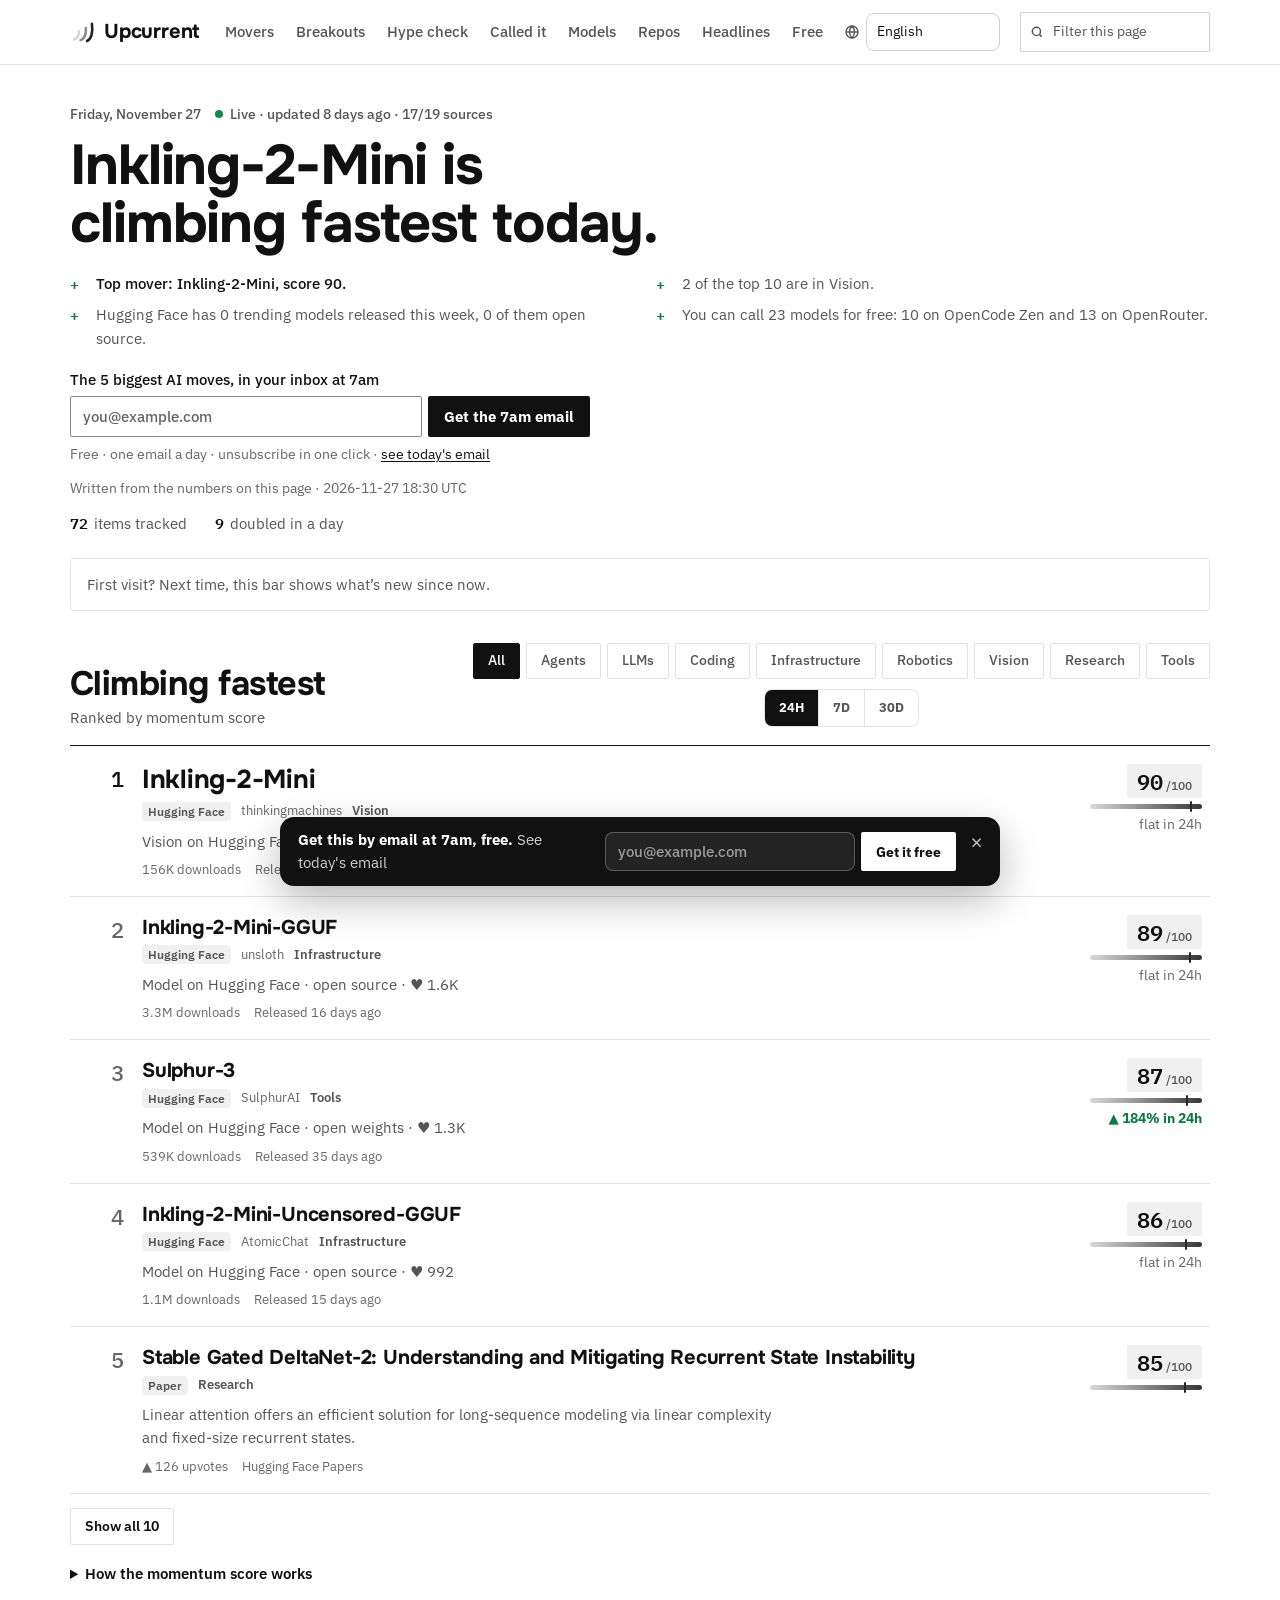
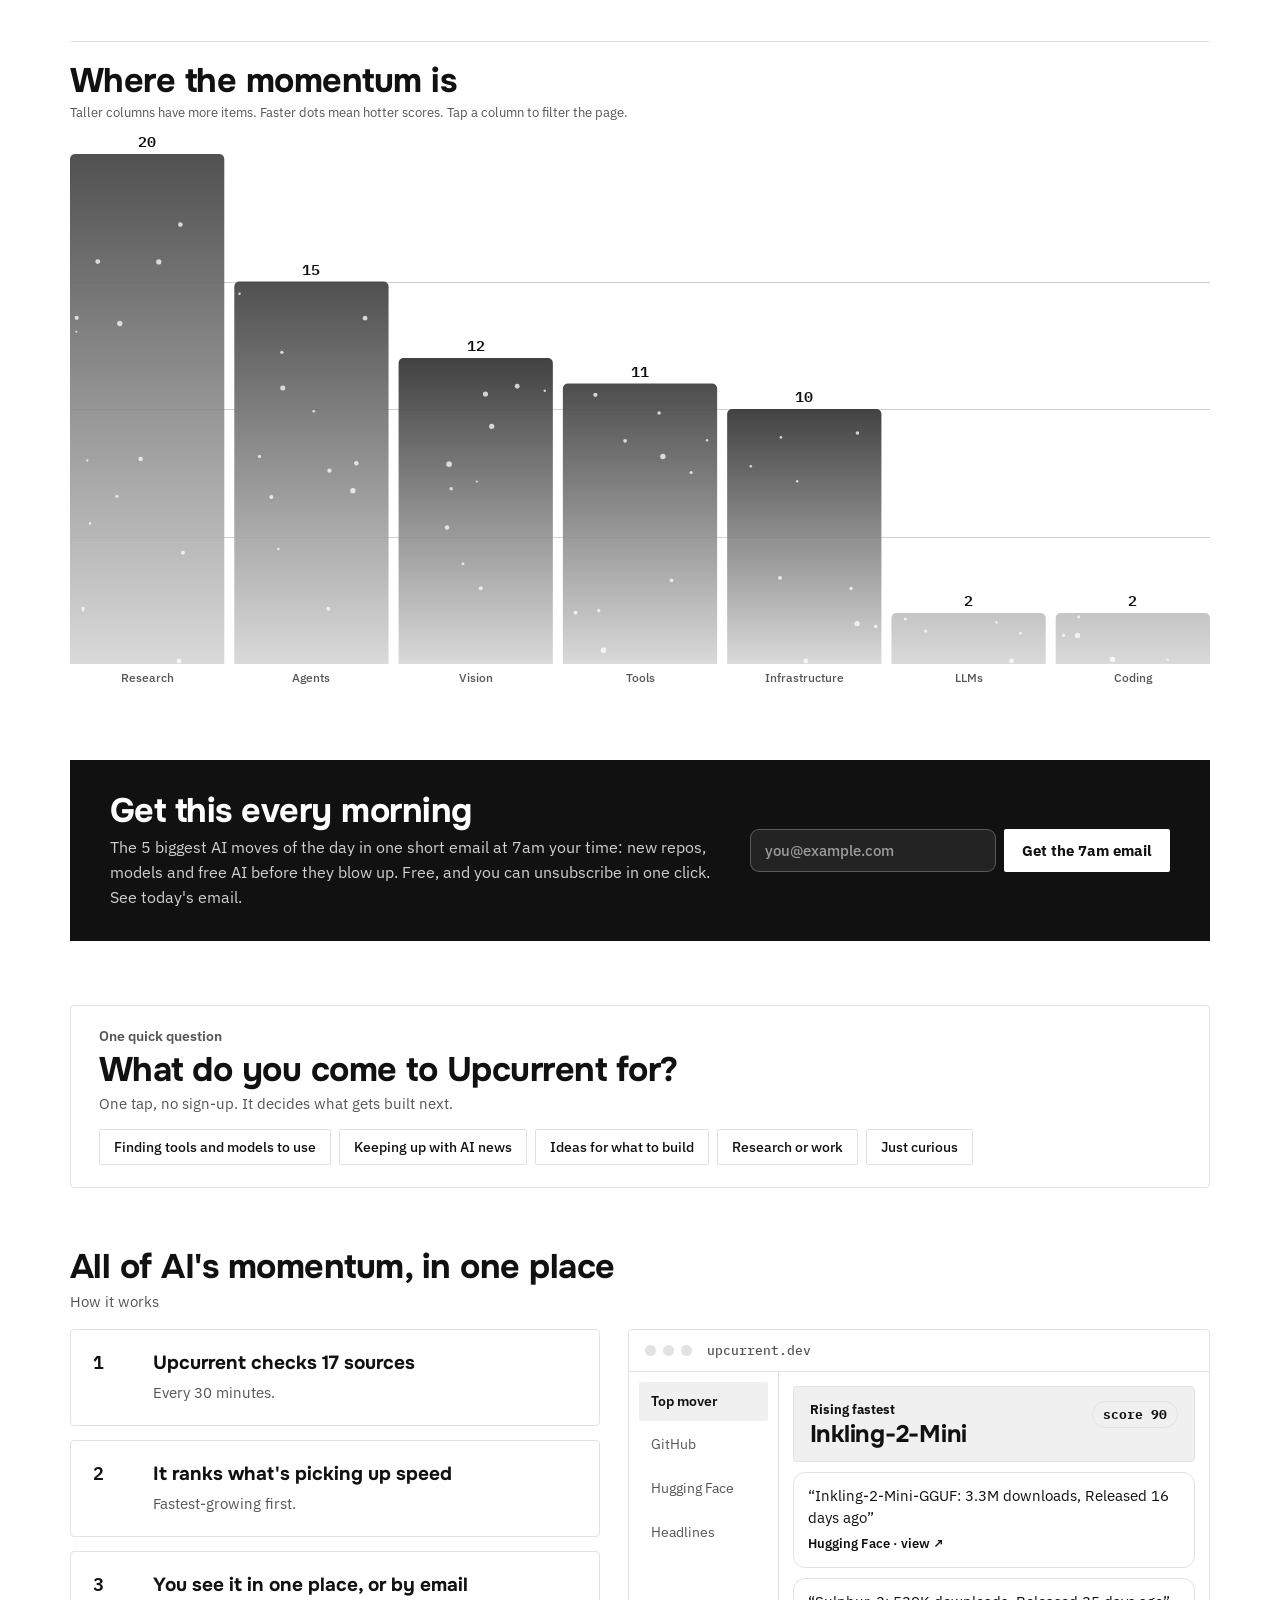
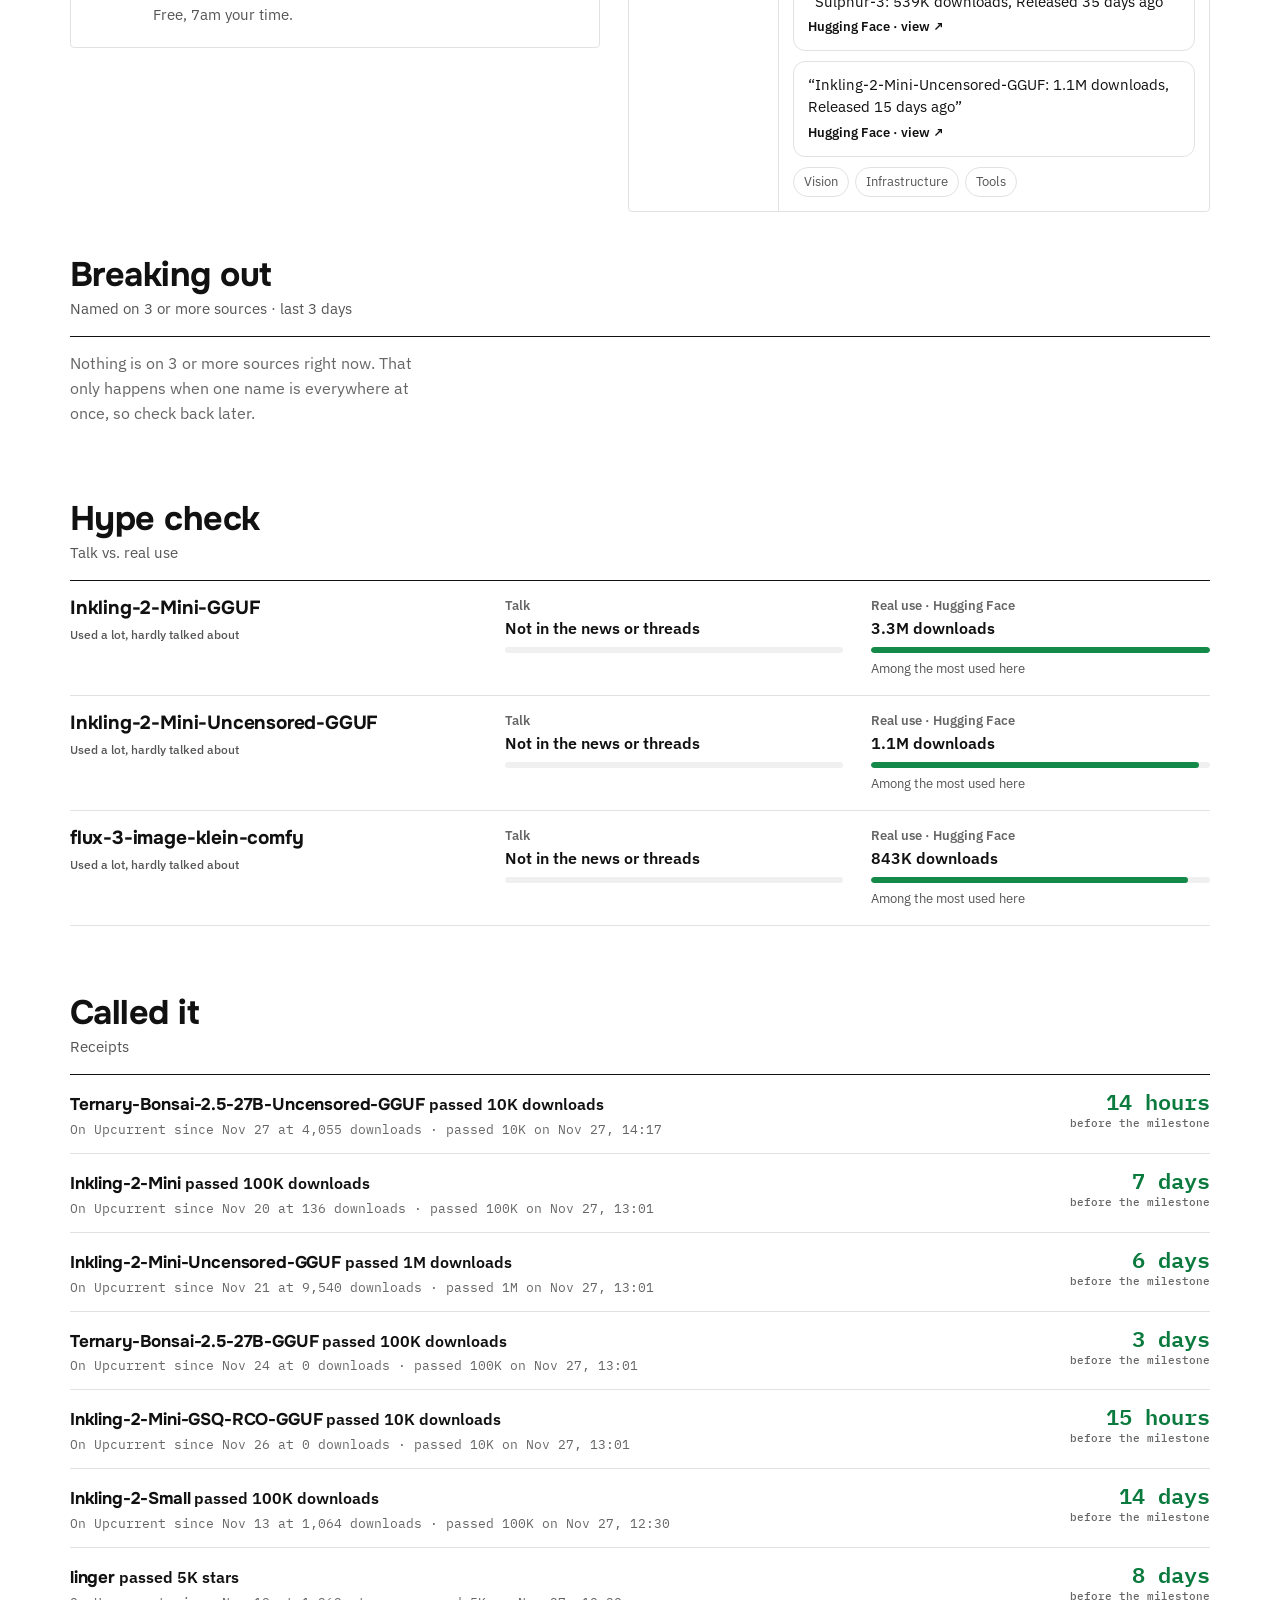
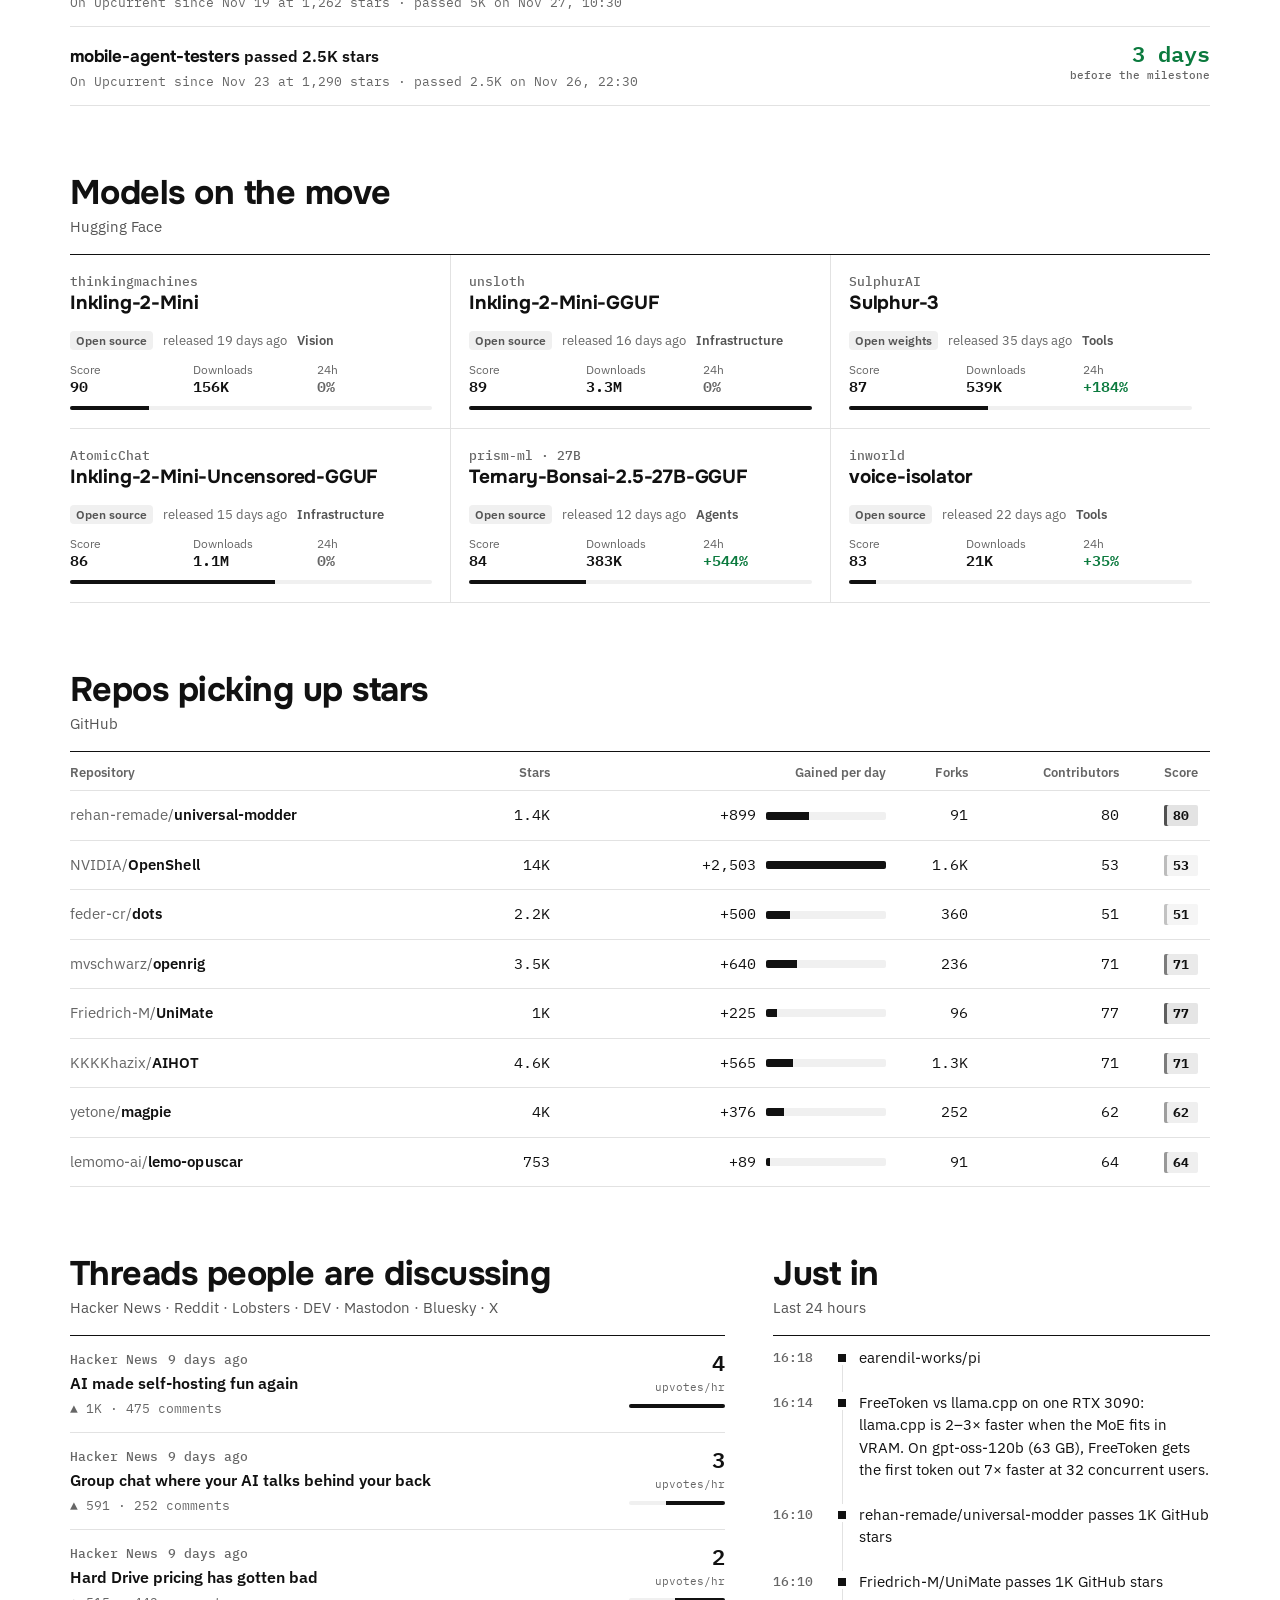
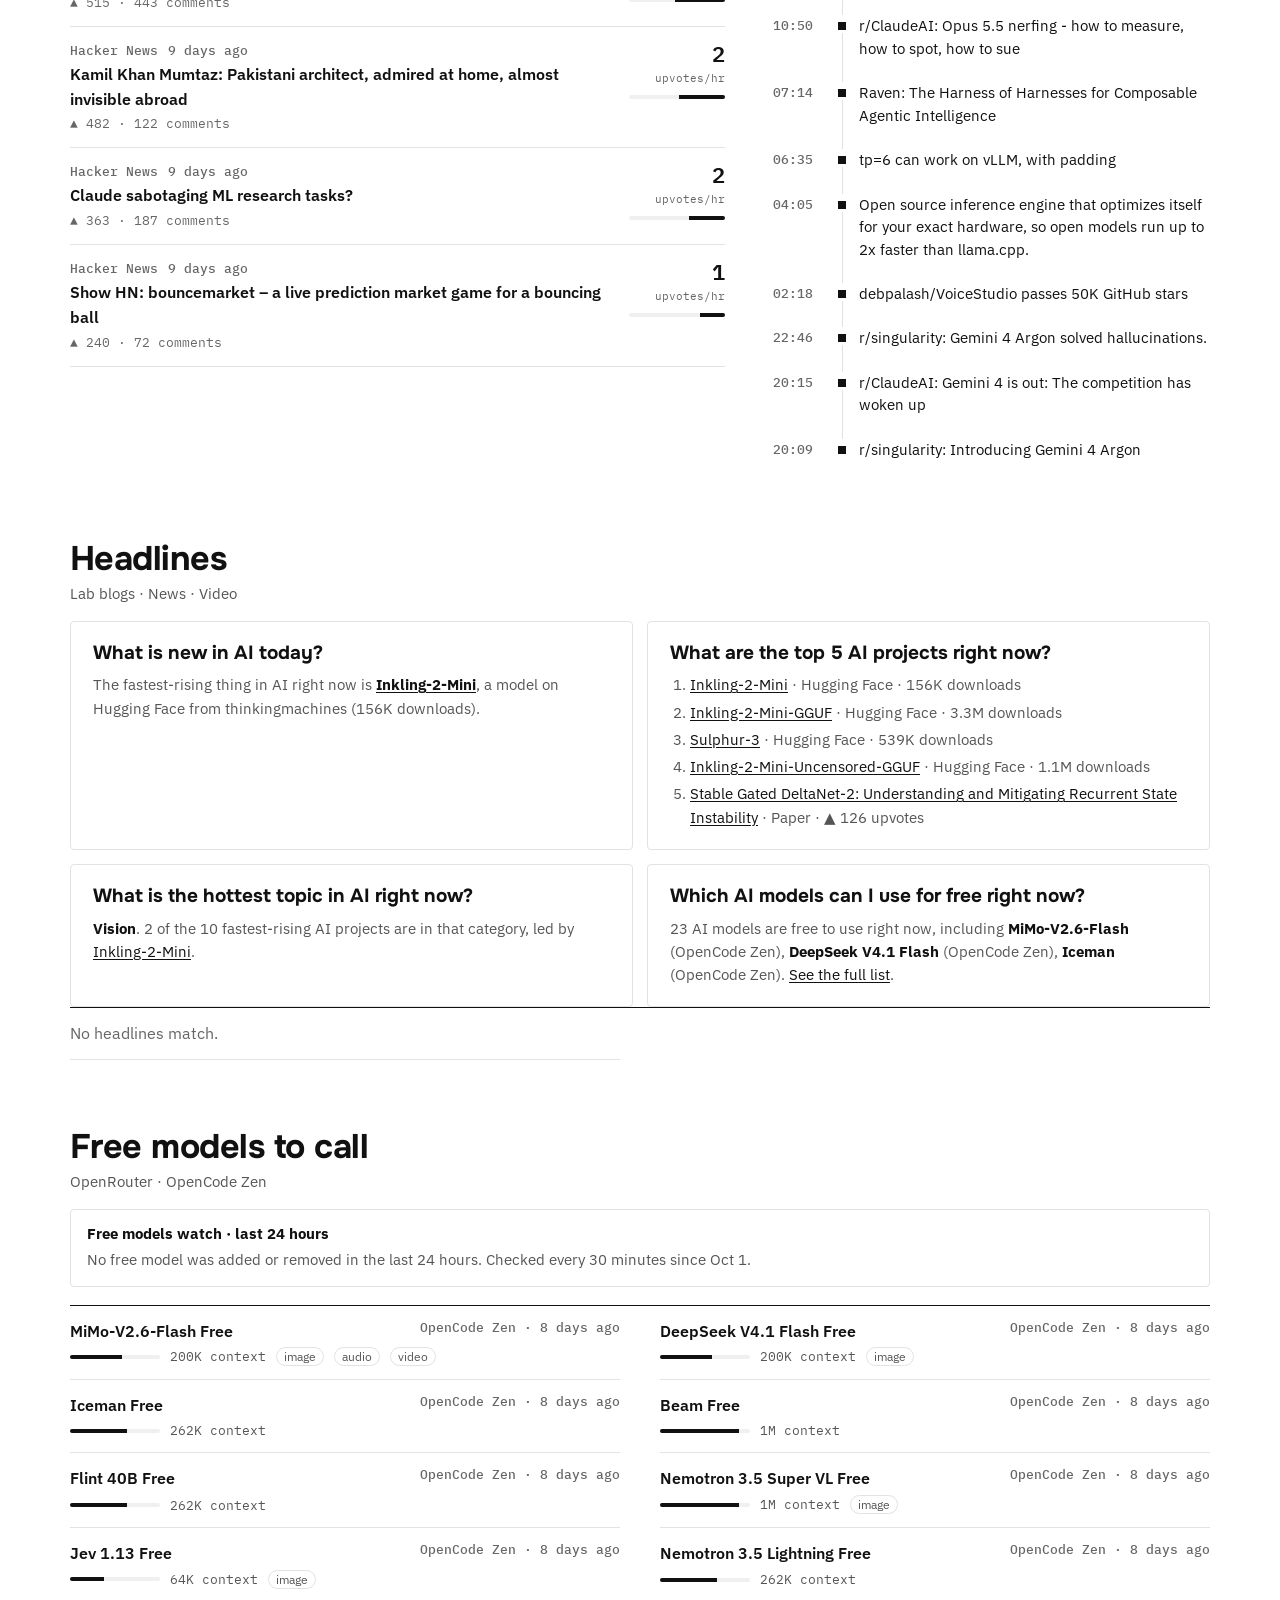
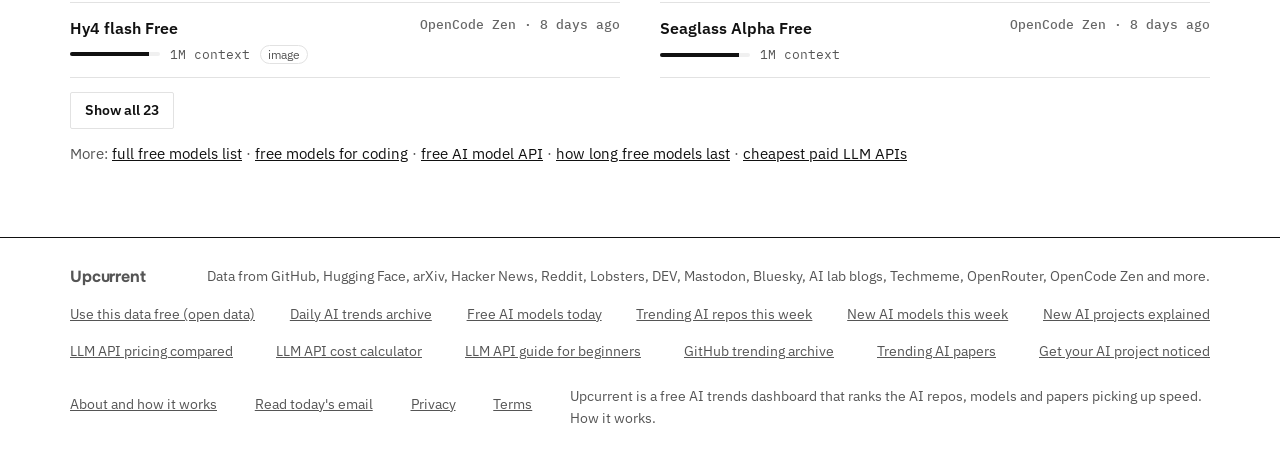
==== commit 8e87ae4e: "Option 2 redesign from the better-design skill: black, white and gray, colour only for change, ranke" ====
--- a/index.html
+++ b/index.html
@@ -3,7 +3,7 @@
 <meta name="description" content="What's rising in AI today: trending GitHub AI repos, new Hugging Face models, papers, threads, headlines and free models. Updated every 30 minutes.">
 <link rel="canonical" href="https://upcurrent.dev/">
 <meta name="robots" content="index, follow, max-image-preview:large">
-<meta name="theme-color" content="#16112f">
+<meta name="theme-color" content="#ffffff">
 <link rel="alternate" type="application/rss+xml" title="Upcurrent daily AI trends" href="feed.xml">
 <link rel="icon" href="favicon.svg" type="image/svg+xml">
 <link rel="apple-touch-icon" href="apple-touch-icon.png">
@@ -27,7 +27,7 @@
 <script type="application/ld+json">{"@context": "https://schema.org", "@type": "Organization", "@id": "https://upcurrent.dev/#org", "name": "Upcurrent", "url": "https://upcurrent.dev/", "logo": "https://upcurrent.dev/icon-512.png"}</script>
 <link rel="preconnect" href="https://fonts.googleapis.com">
 <link rel="preconnect" href="https://fonts.gstatic.com" crossorigin>
-<link rel="preload" as="style" href="https://fonts.googleapis.com/css2?family=Big+Shoulders+Display:wght@700;800;900&family=Hanken+Grotesk:wght@400;500;600;700&display=optional" onload="this.onload=null;this.rel='stylesheet'"><noscript><link rel="stylesheet" href="https://fonts.googleapis.com/css2?family=Big+Shoulders+Display:wght@700;800;900&family=Hanken+Grotesk:wght@400;500;600;700&display=optional"></noscript>
+<link rel="preload" as="style" href="https://fonts.googleapis.com/css2?family=Onest:wght@500;700&family=IBM+Plex+Sans:wght@400;500;600&family=IBM+Plex+Mono:wght@500;600&display=optional" onload="this.onload=null;this.rel='stylesheet'"><noscript><link rel="stylesheet" href="https://fonts.googleapis.com/css2?family=Onest:wght@500;700&family=IBM+Plex+Sans:wght@400;500;600&family=IBM+Plex+Mono:wght@500;600&display=optional"></noscript>
 <link rel="stylesheet" href="tokens.css">
 <style>
 /* Layout: a thermal camera pointed at AI. One dark "night sky" block (top bar, ticker, headline and
@@ -408,6 +408,102 @@
 .win-chips { display: flex; flex-wrap: wrap; gap: 6px; } .win-chips span { padding: 4px 10px; border: 1px solid var(--line); border-radius: 999px; font-size: 13px; color: var(--muted); }
 @media (max-width: 860px) { .demo { grid-template-columns: minmax(0, 1fr); } }
 @media (max-width: 520px) { .win-body { grid-template-columns: minmax(0, 1fr); } .win-tabs { border-right: 0; border-bottom: 1px solid var(--line); grid-auto-flow: column; overflow-x: auto; } .win-tabs button { white-space: nowrap; } }
+
+/* ===== Option 2 (better-design skill; brief in .interface-design/system.md) =====
+   Rules: only change is coloured; figures in Plex Mono; nothing beside the headline and the ranked list starts on
+   the first screen; sections separated by rules and space, not boxes; no label above a heading. */
+#top { display: flex; flex-direction: column; }
+#top > * { order: 10; }
+.hero { display: contents; }
+.hero::before { display: none; }
+.hero > div:first-child { order: 1; padding-top: 40px; }
+#top > .glance { order: 2; }
+#top > .since-bar { order: 3; }
+#top > #rising { order: 4; }
+.hero > .updraft { order: 5; margin-top: 48px; }
+.ticker { display: none; }
+
+.top { background: var(--bg); border-bottom-color: var(--line); backdrop-filter: none; }
+.logo { font: 700 20px/1 var(--font-display); letter-spacing: -.01em; }
+nav.main a:hover { background: var(--chip); }
+
+.hero .eyebrow, .live { font: 500 14px var(--font-body); color: var(--muted); }
+.hero h1 { font: 700 clamp(34px, 4.6vw, 56px)/1.05 var(--font-display); letter-spacing: -.02em; margin: 14px 0 18px; max-width: 22ch; text-wrap: balance; }
+.hero h1 .mover { color: inherit; }
+.brief { display: grid; grid-template-columns: repeat(2, minmax(0, 1fr)); gap: 6px 32px; max-width: none; }
+.brief li { font-size: 15px; color: var(--muted); }
+.brief li::before { content: "+"; color: var(--up-text); font: 600 15px var(--font-mono); }
+.brief li:first-child { color: var(--ink); font-weight: 500; }
+.mini-signup { margin: 20px 0 0; max-width: 520px; }
+.mini-signup label { font: 500 15px var(--font-body); color: var(--ink); }
+.mini-row input { background: var(--paper); border-color: #8a8a8a; color: var(--ink); }
+.mini-row input::placeholder { color: var(--faint); }
+.mini-row button { background: var(--ink); color: var(--bg); }
+.mini-row button:hover { background: var(--muted); color: var(--bg); }
+.mini-signup .ok { color: var(--up-text); }
+.hero .sample-link, .gen { color: var(--faint); font-size: 13.5px; }
+.hero .sample-link a { color: var(--ink); }
+
+/* today's figures as one plain line, not a band of tiles */
+.glance { display: flex; flex-wrap: wrap; gap: 4px 28px; border: 0; padding: 4px 0 0; }
+.glance div { border: 0 !important; padding: 0 !important; }
+.glance b { display: inline; font: 600 15px var(--font-mono); color: var(--ink); margin-right: 6px; }
+.glance span { font-size: 15px; }
+
+.updraft { background: none; border: 0; border-top: 1px solid var(--line); border-radius: 0; padding: 20px 0 0; min-height: 300px; }
+.updraft h2 { font: 700 var(--text-xl)/1.1 var(--font-display); letter-spacing: -.015em; }
+.updraft p { color: var(--muted); }
+.updraft .chip { color: var(--ink); border-color: var(--line); }
+
+/* no label above a heading: the label becomes the sentence under it */
+.sec-head > div { display: flex; flex-direction: column-reverse; }
+.sec-head .eyebrow { font: 400 15px var(--font-body); color: var(--muted); margin-top: 6px; }
+.sec-head h2, .poll h2 { font: 700 var(--text-xl)/1.1 var(--font-display); letter-spacing: -.015em; }
+section.block { padding-block: 56px 8px; }
+#rising { padding-top: 32px; }
+.movers, .bo-list, .receipts, .hype, .models, .tbl, .threads, .timeline, .free, .news { border-top: 1px solid var(--ink); }
+
+.rank { font: 500 22px/1.2 var(--font-mono); color: var(--faint); -webkit-text-stroke: 0; }
+.row.lead .rank { color: var(--ink); }
+.row h3, .hy h3, .bo h3, .model h3, .receipts .what a, .win-hit b { font-family: var(--font-display); font-weight: 700; letter-spacing: -.01em; }
+.row h3 { font-size: 20px; line-height: 1.25; }
+.row.lead h3 { font-size: 26px; }
+.hy h3, .bo h3, .model h3 { font-size: 19px; line-height: 1.25; }
+.receipts .what a { font-size: 17px; }
+.heat .score { font: 600 22px/1 var(--font-mono); box-shadow: none; background: var(--chip); border-radius: var(--radius-sm); }
+.heat .gauge { background: linear-gradient(90deg, var(--cool), var(--hot)); }
+.receipts .lead, .vel b { font: 600 22px/1 var(--font-mono); }
+.vel b { color: var(--ink); }
+.glance b, .model .kv b, .repo b { font-family: var(--font-mono); }
+.model .kv b { font-size: 15px; font-weight: 600; }
+.repo b { font: 600 15px var(--font-body); }
+.steps .k { font: 600 18px/1 var(--font-mono); color: var(--ink); border-radius: var(--radius-sm); background: none; border: 1px solid var(--line); }
+.steps h3, .qa h3 { font: 700 19px/1.25 var(--font-display); }
+.spark .b i, .vel .m i, .dlbar i, .fm .ctx .b i { background: var(--ink); }
+.timeline .dot::before { background: var(--ink); border-radius: 0; }
+
+.steps li, .qa > div, .poll, .since-bar, .free-watch { border-radius: var(--radius-lg); }
+.win { border-radius: var(--radius-lg); box-shadow: none; }
+.win-bar i { background: var(--line) !important; opacity: 1; }
+.win-hit { background: var(--chip); border-color: var(--line); border-radius: var(--radius-lg); }
+.win-hit .l, .win-hit .pill, .win-ev a { color: var(--ink); border-color: var(--line); }
+
+/* the one flat black field */
+.signup { background: var(--band); color: var(--band-ink); border-radius: 0; }
+.signup h2 { font: 700 var(--text-xl)/1.1 var(--font-display); letter-spacing: -.015em; }
+.signup button, .nudge-form button { background: var(--band-ink); color: var(--band); border-radius: var(--radius-md); }
+.top :focus-visible, .hero :focus-visible { outline-color: var(--ink); }
+.signup :focus-visible { outline-color: var(--band-ink); }
+footer { border-top: 1px solid var(--ink); }
+.src, .badge-bo, .new-tag, .free-watch .ev, .hy .verdict { font: 600 var(--text-xs) var(--font-body); letter-spacing: 0; }
+.hy .verdict, .hy .verdict.match, .hy .verdict.talk, .hy .verdict.quiet { background: none; padding: 0; border-radius: 0; color: var(--muted); font-weight: 500; }
+.steps .k { border: 0; width: auto; height: auto; place-items: start; padding-top: 2px; }
+@media (max-width: 600px) {
+  .hero > div:first-child { padding-top: 24px; }
+  .brief { grid-template-columns: minmax(0, 1fr); }
+  .rank { font-size: 18px; }
+  .row.lead h3 { font-size: 22px; }
+}
 </style>
 </head><body>
 
@@ -735,7 +831,7 @@
 const state = { cat: "all", q: "", win: "24h" };
 const matches = (text, cat) => (state.cat === "all" || cat === state.cat) && (!state.q || text.toLowerCase().includes(state.q));
 const CATS = ["all", "Agents", "LLMs", "Coding", "Infrastructure", "Robotics", "Vision", "Research", "Tools"];
-const SRC_LABEL = { gh: "GITHUB", hf: "HUGGING FACE", paper: "PAPER", ph: "PRODUCT HUNT" };
+const SRC_LABEL = { gh: "GitHub", hf: "Hugging Face", paper: "Paper", ph: "Product Hunt" };
 const reduceMotion = matchMedia("(prefers-reduced-motion: reduce)").matches;
 
 const cssVar = n => getComputedStyle(document.documentElement).getPropertyValue(n).trim();
@@ -922,7 +1018,7 @@
       <div class="rank">${r.rank}</div>
       <div style="min-width:0">
         <h3>${NEW("r:" + r.name)}<a href="${esc(linkFor(r))}" target="_blank" rel="noopener">${esc(r.name)}</a>${EXPLAINED[linkFor(r)] ? ` <a class="wi" href="what-is/${esc(EXPLAINED[linkFor(r)])}/">What is it?</a>` : ""}</h3>
-        <div class="tags">${r.breakout ? `<a class="badge-bo" href="#breakouts" title="Named on ${r.breakout} separate sources">BREAKOUT · ${r.breakout} SOURCES</a>` : ""}<span class="src">${SRC_LABEL[r.src] || "SOURCE"}</span>${r.owner !== "Paper" && r.owner !== "Product Hunt" ? `<span>${esc(r.owner)}</span>` : ""}<span class="cat">${r.cat}</span></div>
+        <div class="tags">${r.breakout ? `<a class="badge-bo" href="#breakouts" title="Named on ${r.breakout} separate sources">Breakout: ${r.breakout} sources</a>` : ""}<span class="src">${SRC_LABEL[r.src] || "Source"}</span>${r.owner !== "Paper" && r.owner !== "Product Hunt" ? `<span>${esc(r.owner)}</span>` : ""}<span class="cat">${r.cat}</span></div>
         <p class="desc">${esc(r.desc)}</p>
         <div class="meta">${r.meta.map(m => `<span>${esc(m)}</span>`).join("")}</div>
       </div>
@@ -968,7 +1064,7 @@
   $("modelGrid").innerHTML = ms.length ? ms.map(m => `
     <article class="model">
       <div><div class="org">${esc(m.org)}${m.size ? " · " + m.size : ""}</div><h3>${NEW("m:" + m.org + "/" + m.name)}<a href="https://huggingface.co/${esc(m.org)}/${esc(m.name)}" target="_blank" rel="noopener">${esc(m.name)}</a></h3></div>
-      <div class="tags"><span class="src">${esc(m.lic.toUpperCase())}</span><span>released ${ago(m.at)}</span><span class="cat">${m.cat}</span></div>
+      <div class="tags"><span class="src">${esc(m.lic)}</span><span>released ${ago(m.at)}</span><span class="cat">${m.cat}</span></div>
       <div class="kv"><div>Score<b>${m.score}</b></div><div>Downloads<b>${fmt(m.dl)}</b></div><div>24h<b style="color:var(${m.grow > 0 ? "--up-text" : "--faint"})">${m.grow == null ? "—" : (m.grow > 0 ? "+" : "") + m.grow + "%"}</b></div></div>
       <div class="dlbar" title="Downloads relative to the most-downloaded model here"><i style="width:${Math.max(2, Math.sqrt((m.dl || 0) / maxDl) * 100)}%"></i></div>
     </article>`).join("") : `<div class="empty">No models match.</div>`;
@@ -1009,7 +1105,7 @@
   const showAll = $("freeBody").dataset.all === "1";
   const logC = c => c ? Math.max(4, (Math.log2(c) - 13) / (Math.log2(2e6) - 13) * 100) : 0;
   $("freeBody").innerHTML = (showAll ? fr : fr.slice(0, 10)).map(f => `<div class="fm">
-    <span class="n">${f.added ? `<span class="new-tag">NEW TODAY</span>` : ""}${f.url ? `<a href="${esc(f.url)}" target="_blank" rel="noopener">${esc(f.name)}</a>` : esc(f.name)}</span>
+    <span class="n">${f.added ? `<span class="new-tag">New today</span>` : ""}${f.url ? `<a href="${esc(f.url)}" target="_blank" rel="noopener">${esc(f.name)}</a>` : esc(f.name)}</span>
     <span class="p">${f.prov} · ${added(f.at)}</span>
     <span class="ctx">${f.ctx ? `<span class="b" title="Context window, log scale"><i style="width:${logC(f.ctx)}%"></i></span>${fmt(f.ctx)} context` : ""}${[...new Set(f.caps.flatMap(x => /\//.test(x) ? x.split("/").filter((_, i) => i % 2 === 0).map(t => t === "application" || t === "text" ? "files" : t) : [x]))].map(x => `<span class="cap">${esc(x)}</span>`).join("")}</span></div>`).join("") || `<div class="empty">No models match.</div>`;
   $("freeNote").innerHTML = fr.length > 10 ? `<button type="button" class="more-btn" id="freeToggle">${showAll ? "Show fewer" : `Show all ${fr.length}`}</button>` : (D.isSnapshot && fr.length < fc.zen + fc.or ? `<div class="note">The snapshot holds ${fr.length} of ${fc.zen + fc.or}. The full list loads with live data.</div>` : "");
@@ -1057,7 +1153,7 @@
     ctx.fillStyle = g;
     ctx.beginPath(); ctx.roundRect ? ctx.roundRect(col.x, base - col.h, col.w, col.h, [5, 5, 0, 0]) : ctx.rect(col.x, base - col.h, col.w, col.h); ctx.fill();
     ctx.globalAlpha = dim ? 0.35 : 1;
-    ctx.fillStyle = ink; ctx.font = `800 20px ${cssVar("--font-display")}`; ctx.textAlign = "center";
+    ctx.fillStyle = ink; ctx.font = `600 15px ${cssVar("--font-mono")}`; ctx.textAlign = "center";
     ctx.fillText(String(col.n), col.x + col.w / 2, base - col.h - 7);
     ctx.fillStyle = faint; ctx.font = `500 12px ${cssVar("--font-body")}`;
     let label = col.c;
--- a/tokens.css
+++ b/tokens.css
@@ -1,60 +1,54 @@
 /* Upcurrent design tokens. Every page links this file, so a colour or size changes in one place.
-   Direction (Nov 2026 redesign): a thermal camera pointed at AI. Deep indigo "night sky" surfaces,
-   and momentum shown on a thermal scale (violet -> amber -> red-orange), like rising warm air.
-   Text colours (--ink, --muted, --faint, --hot-text, --up-text, --link) all pass WCAG AA (4.5:1) on --bg and --paper.
-   --cool, --warm, --hot and --up are for bars, dots and charts only; use the -text versions for words.
-   --badge-hot and --badge-up are backgrounds for small white labels (pass 4.5:1 with white in both themes).
-   --sky* is the dark hero/band surface; it stays dark in both themes. */
+   Option 2 (better-design skill, see .interface-design/system.md): black, white and gray only; colour is kept for
+   change (green up, red down). The heat-scale tokens are grays, so every "heat" bar and pill reads as a gray ramp.
+   Text colours all pass WCAG AA (4.5:1) on --bg and --paper. --badge-* are backgrounds for small white labels. */
 :root {
-  /* colour: surfaces and text */
-  --bg: #f4f3f9; --paper: #ffffff; --chip: #e9e6f3; --line: #dcd8ea;
-  --ink: #1a1538; --muted: #4e4970; --faint: #5d5880; --link: #4a2fd0;
-  --band: #16112f; --band-ink: #eeeaff; --code: #16112f; --code-ink: #eeeaff;
-  --sky: #16112f; --sky-2: #221a4a; --sky-ink: #f3f0ff; --sky-muted: #b9b2dc; --sky-line: #352c66;
-  /* colour: heat scale (decoration) — a thermal ramp */
-  --cool: #6b3fd4; --warm: #f59b23; --hot: #e8432c; --up: #14966a;
-  /* colour: heat scale (text and labels) */
-  --hot-text: #b42a16; --up-text: #0b7650; --cool-text: #5531b8;
-  --badge-hot: #c22e1a; --badge-up: #0b7650;
+  /* colour: surfaces and text (plain gray, chroma 0) */
+  --bg: #ffffff; --paper: #ffffff; --chip: #f0f0f0; --line: #e2e2e2;
+  --ink: #111111; --muted: #555555; --faint: #666666; --link: #111111;
+  --band: #111111; --band-ink: #ffffff; --code: #111111; --code-ink: #f2f2f2;
+  /* the first screen sits on the page itself in this option */
+  --sky: #ffffff; --sky-2: #ffffff; --sky-ink: #111111; --sky-muted: #555555; --sky-line: #d0d0d0;
+  /* "heat" is a gray ramp; only change is coloured */
+  --cool: #d6d6d6; --warm: #8c8c8c; --hot: #222222; --up: #138a4a;
+  --hot-text: #111111; --up-text: #0b7a3e; --down-text: #c0262d; --cool-text: #555555;
+  --badge-hot: #333333; --badge-up: #0b7a3e;
 
   /* type */
-  --font-display: "Big Shoulders Display", "Avenir Next Condensed", "Arial Narrow", system-ui, sans-serif;
-  --font-body: "Hanken Grotesk", "Helvetica Neue", system-ui, sans-serif;
-  /* No monospace on the site any more: data uses the body face with tabular figures. */
-  --font-mono: "Hanken Grotesk", "Helvetica Neue", system-ui, sans-serif;
-  --font-code: ui-monospace, "SF Mono", Menlo, Consolas, monospace; /* real code and URLs only */
-  --text-xs: 12px;    /* labels, timestamps, metadata */
-  --text-sm: 13.5px;  /* secondary text, chips, buttons */
-  --text-md: 15px;    /* descriptions, section intros */
-  --text-base: 16px;  /* body */
-  --text-lg: 19px;    /* row titles */
-  --text-xl: clamp(30px, 4vw, 44px); /* section titles (condensed face, so set large) */
+  --font-display: "Onest", "Helvetica Neue", system-ui, sans-serif;
+  --font-body: "IBM Plex Sans", "Helvetica Neue", system-ui, sans-serif;
+  --font-mono: "IBM Plex Mono", ui-monospace, "SF Mono", Menlo, monospace;  /* figures */
+  --font-code: "IBM Plex Mono", ui-monospace, "SF Mono", Menlo, monospace;  /* code and URLs */
+  --text-xs: 12px; --text-sm: 13.5px; --text-md: 15px; --text-base: 16px; --text-lg: 20px;
+  --text-xl: clamp(26px, 3vw, 34px);
 
-  /* shape and space */
-  --radius-sm: 3px; --radius-md: 6px; --radius-lg: 12px; --radius-pill: 999px;
+  /* shape and space: the sharp row */
+  --radius-sm: 2px; --radius-md: 2px; --radius-lg: 4px; --radius-pill: 2px;
   --space-1: 4px; --space-2: 8px; --space-3: 12px; --space-4: 16px; --space-5: 24px; --space-6: 48px;
-  --target: 36px;     /* smallest clickable height; 44px on touch screens */
+  --target: 36px;
 }
 @media (pointer: coarse) { :root { --target: 44px; } }
 body { font-variant-numeric: tabular-nums; }
 
 @media (prefers-color-scheme: dark) {
   :root:not([data-theme="light"]) {
-    --bg: #0d0a1f; --paper: #161130; --chip: #221b45; --line: #2b2352;
-    --ink: #efecff; --muted: #b4add6; --faint: #9d96c4; --link: #a998ff;
-    --band: #1f1844; --band-ink: #efecff; --code: #07051a; --code-ink: #e6e1ff;
-    --sky: #120d2c; --sky-2: #1d1645; --sky-ink: #f3f0ff; --sky-muted: #b9b2dc; --sky-line: #342b66;
-    --cool: #8b63ff; --warm: #ffae3d; --hot: #ff5a3f; --up: #35d39a;
-    --hot-text: #ff8c76; --up-text: #44d9a2; --cool-text: #b39cff;
+    --bg: #101010; --paper: #161616; --chip: #222222; --line: #2c2c2c;
+    --ink: #f2f2f2; --muted: #b0b0b0; --faint: #9c9c9c; --link: #f2f2f2;
+    --band: #000000; --band-ink: #f2f2f2; --code: #000000; --code-ink: #e8e8e8;
+    --sky: #101010; --sky-2: #161616; --sky-ink: #f2f2f2; --sky-muted: #b0b0b0; --sky-line: #3a3a3a;
+    --cool: #3a3a3a; --warm: #8c8c8c; --hot: #eeeeee; --up: #3ccf7f;
+    --hot-text: #f2f2f2; --up-text: #4cd98a; --down-text: #ff7a7f; --cool-text: #b0b0b0;
+    --badge-hot: #444444; --badge-up: #0b7a3e;
     color-scheme: dark;
   }
 }
 :root[data-theme="dark"] {
-  --bg: #0d0a1f; --paper: #161130; --chip: #221b45; --line: #2b2352;
-  --ink: #efecff; --muted: #b4add6; --faint: #9d96c4; --link: #a998ff;
-  --band: #1f1844; --band-ink: #efecff; --code: #07051a; --code-ink: #e6e1ff;
-  --sky: #120d2c; --sky-2: #1d1645; --sky-ink: #f3f0ff; --sky-muted: #b9b2dc; --sky-line: #342b66;
-  --cool: #8b63ff; --warm: #ffae3d; --hot: #ff5a3f; --up: #35d39a;
-  --hot-text: #ff8c76; --up-text: #44d9a2; --cool-text: #b39cff;
+  --bg: #101010; --paper: #161616; --chip: #222222; --line: #2c2c2c;
+  --ink: #f2f2f2; --muted: #b0b0b0; --faint: #9c9c9c; --link: #f2f2f2;
+  --band: #000000; --band-ink: #f2f2f2; --code: #000000; --code-ink: #e8e8e8;
+  --sky: #101010; --sky-2: #161616; --sky-ink: #f2f2f2; --sky-muted: #b0b0b0; --sky-line: #3a3a3a;
+  --cool: #3a3a3a; --warm: #8c8c8c; --hot: #eeeeee; --up: #3ccf7f;
+  --hot-text: #f2f2f2; --up-text: #4cd98a; --down-text: #ff7a7f; --cool-text: #b0b0b0;
+  --badge-hot: #444444; --badge-up: #0b7a3e;
   color-scheme: dark;
 }
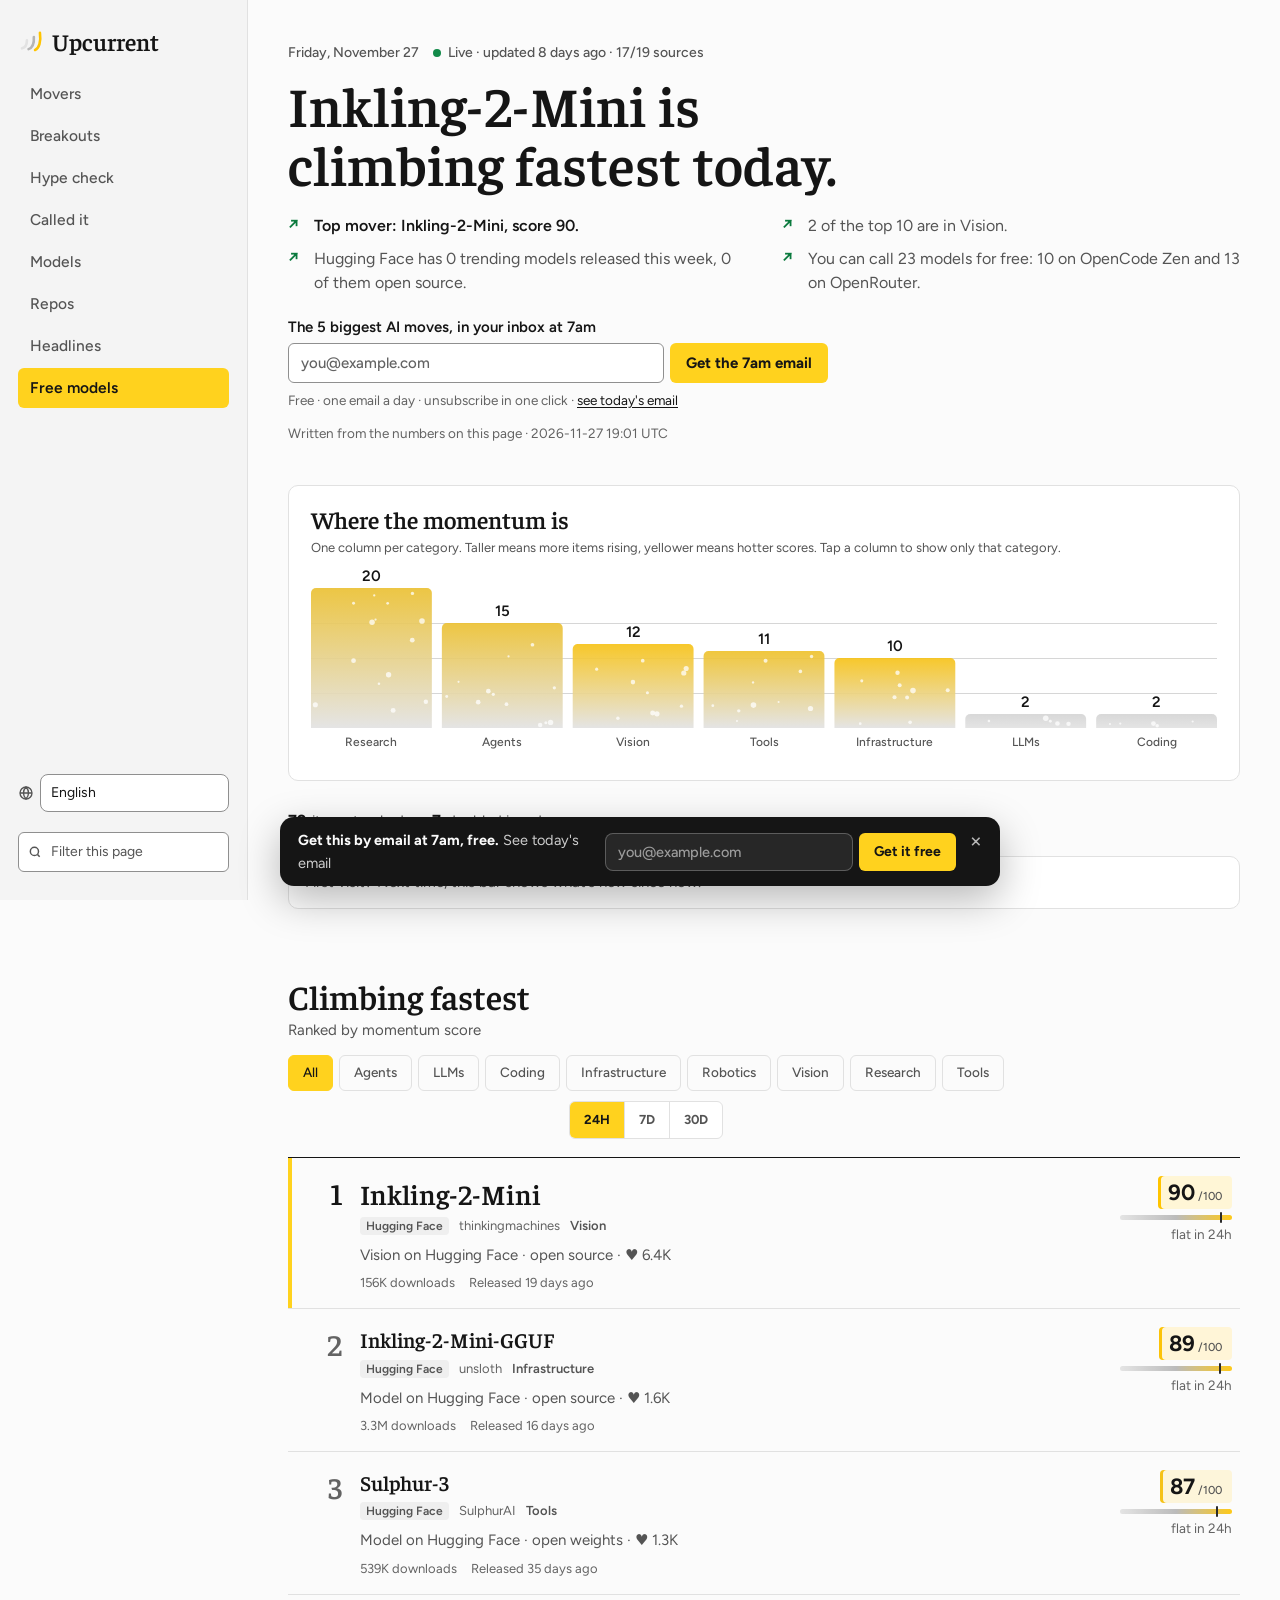
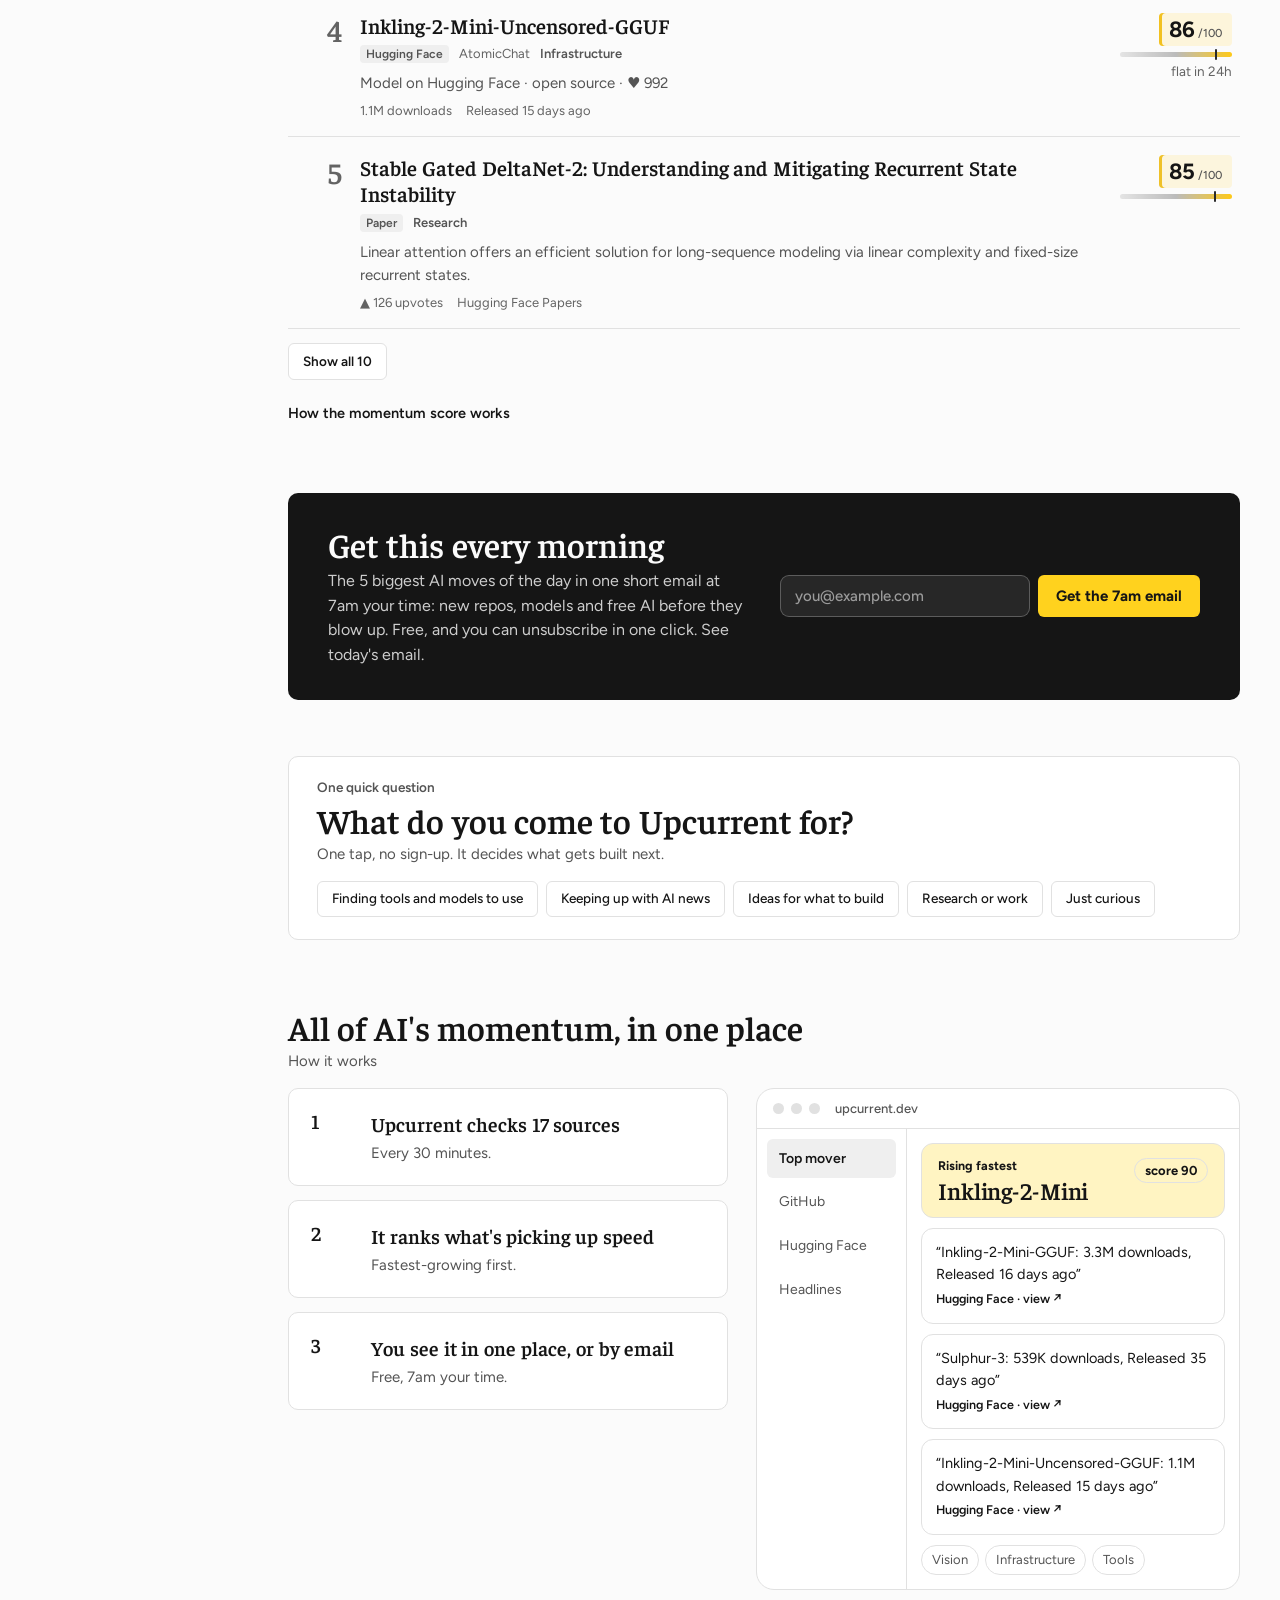
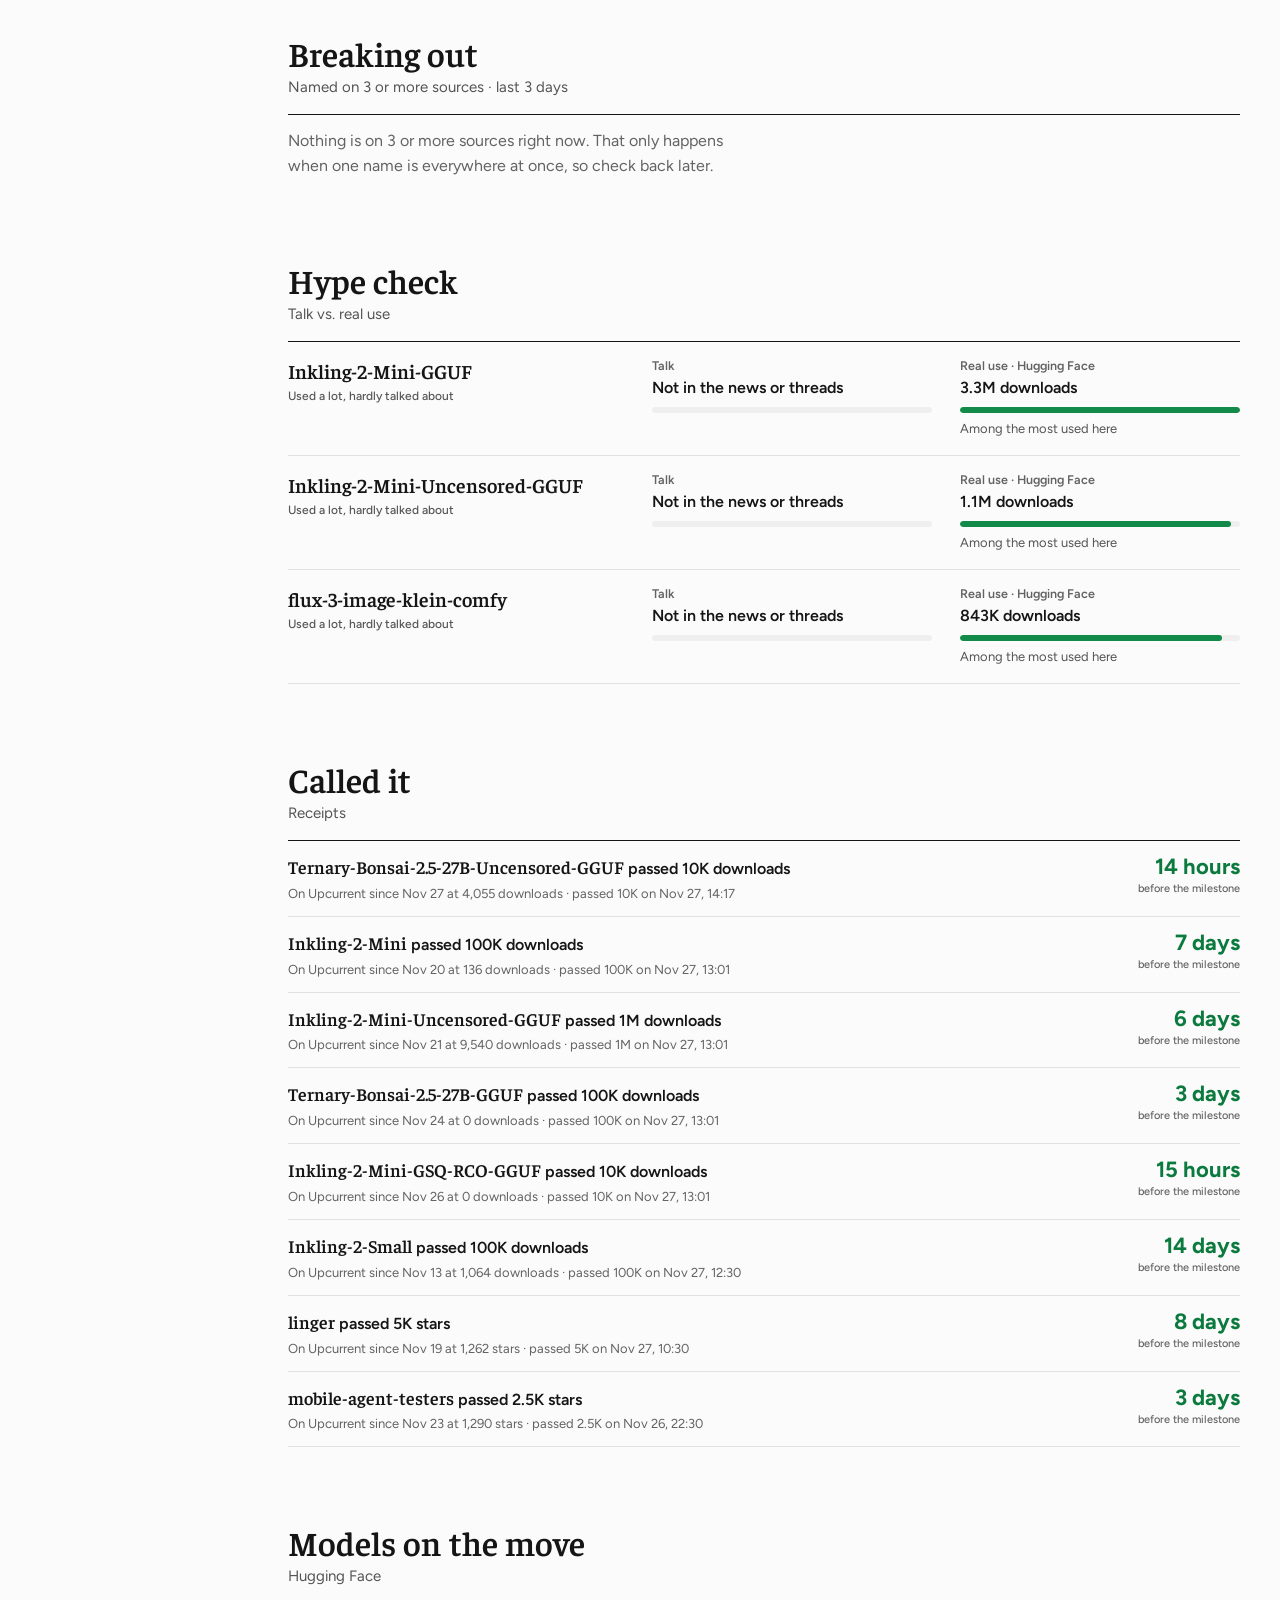
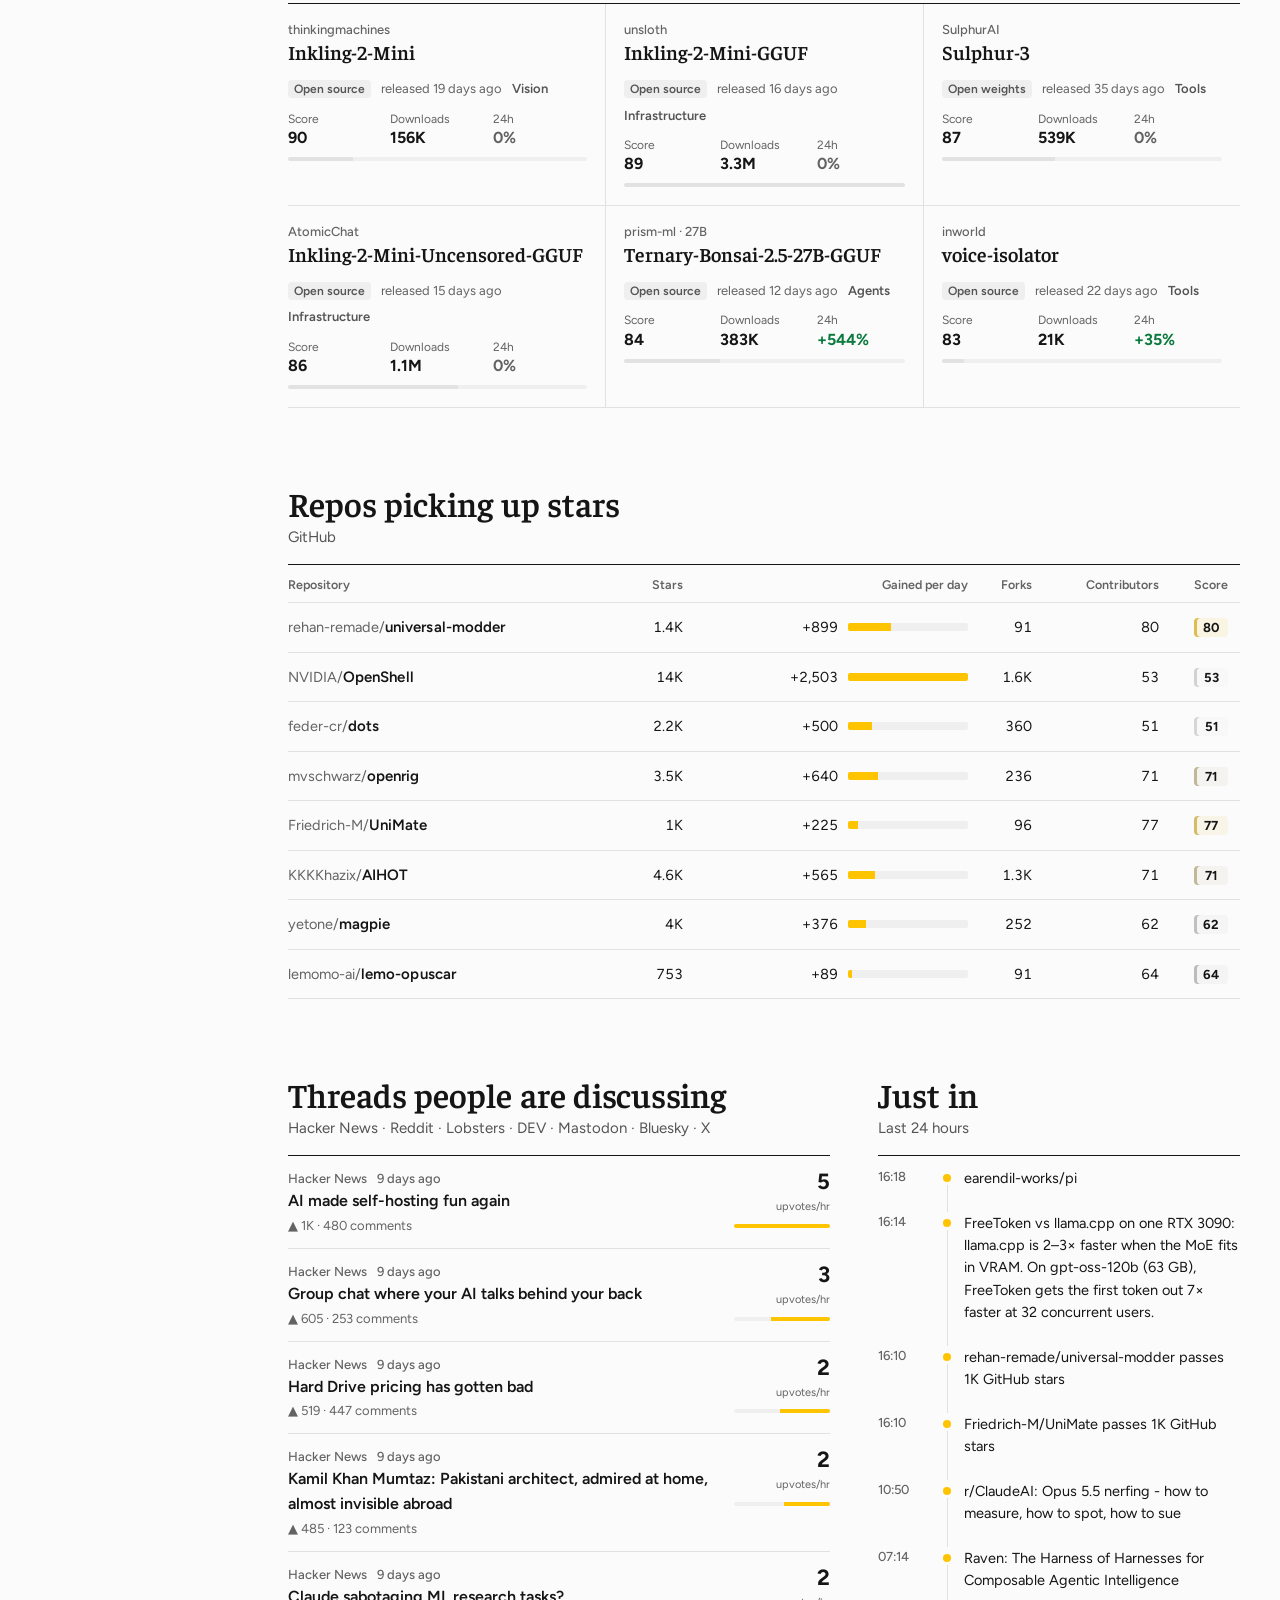
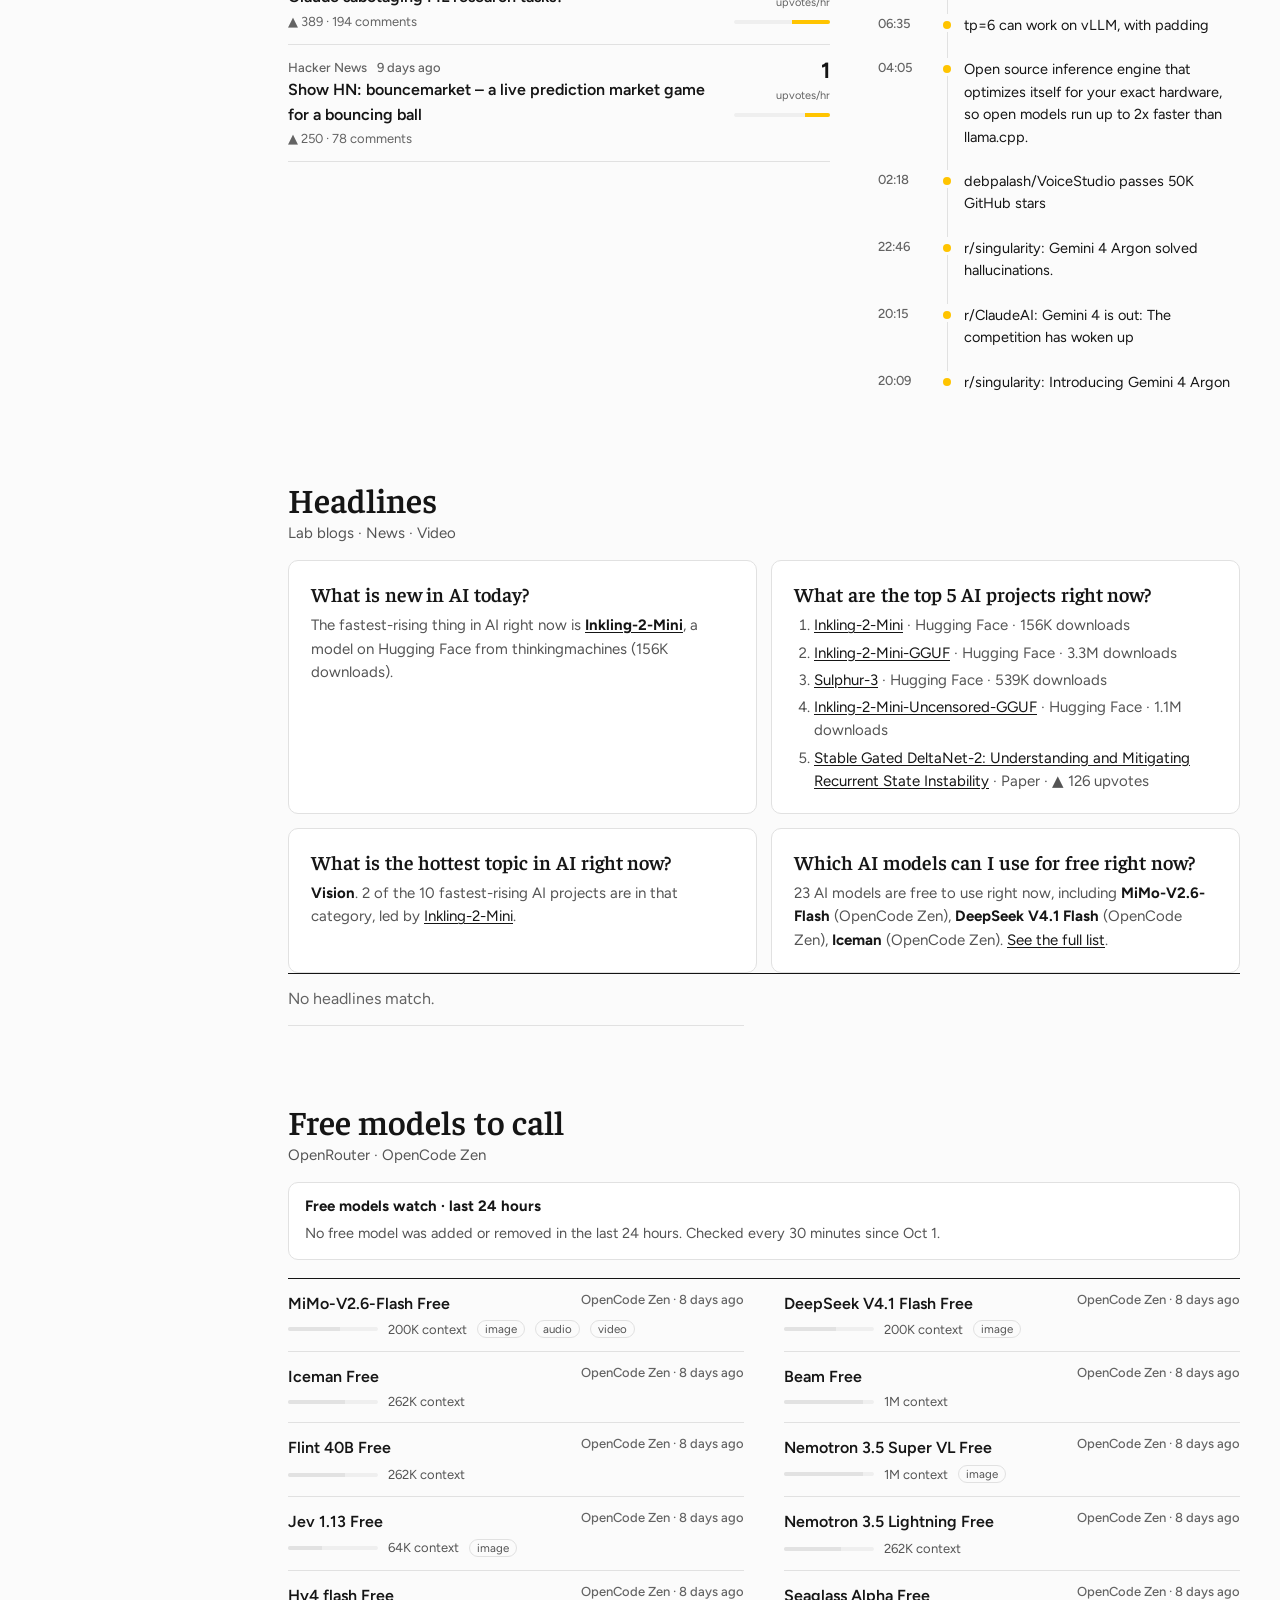
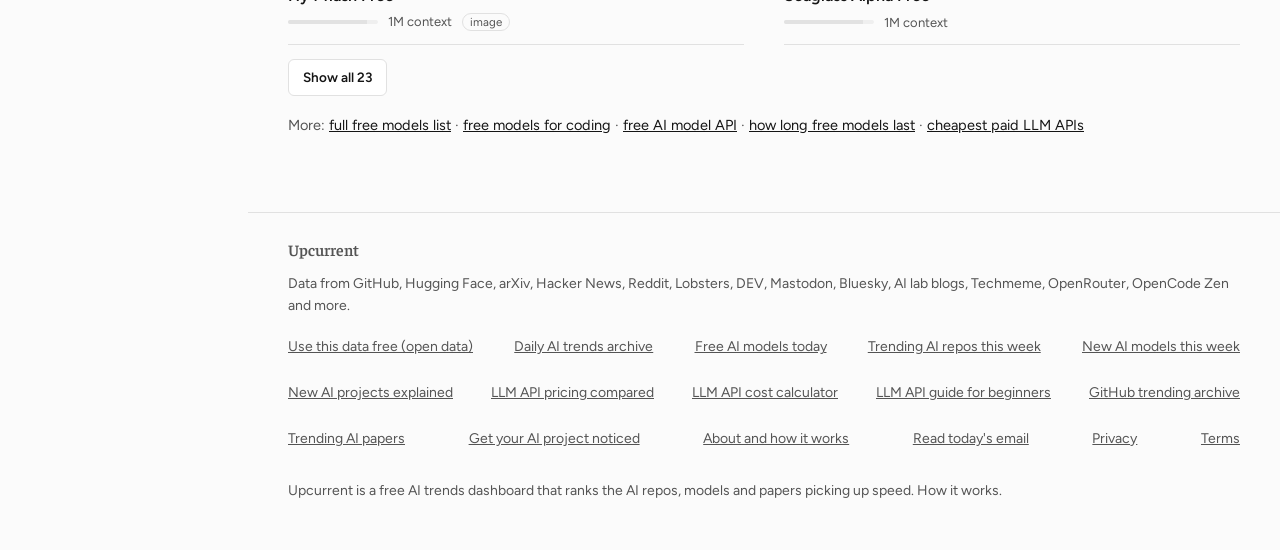
==== commit 31647989: "Option 3 redesign using all the design skills: section column on the left, yellow only for selection" ====
--- a/index.html
+++ b/index.html
@@ -3,7 +3,7 @@
 <meta name="description" content="What's rising in AI today: trending GitHub AI repos, new Hugging Face models, papers, threads, headlines and free models. Updated every 30 minutes.">
 <link rel="canonical" href="https://upcurrent.dev/">
 <meta name="robots" content="index, follow, max-image-preview:large">
-<meta name="theme-color" content="#ffffff">
+<meta name="theme-color" content="#fbfbfb">
 <link rel="alternate" type="application/rss+xml" title="Upcurrent daily AI trends" href="feed.xml">
 <link rel="icon" href="favicon.svg" type="image/svg+xml">
 <link rel="apple-touch-icon" href="apple-touch-icon.png">
@@ -27,7 +27,7 @@
 <script type="application/ld+json">{"@context": "https://schema.org", "@type": "Organization", "@id": "https://upcurrent.dev/#org", "name": "Upcurrent", "url": "https://upcurrent.dev/", "logo": "https://upcurrent.dev/icon-512.png"}</script>
 <link rel="preconnect" href="https://fonts.googleapis.com">
 <link rel="preconnect" href="https://fonts.gstatic.com" crossorigin>
-<link rel="preload" as="style" href="https://fonts.googleapis.com/css2?family=Onest:wght@500;700&family=IBM+Plex+Sans:wght@400;500;600&family=IBM+Plex+Mono:wght@500;600&display=optional" onload="this.onload=null;this.rel='stylesheet'"><noscript><link rel="stylesheet" href="https://fonts.googleapis.com/css2?family=Onest:wght@500;700&family=IBM+Plex+Sans:wght@400;500;600&family=IBM+Plex+Mono:wght@500;600&display=optional"></noscript>
+<link rel="preload" as="style" href="https://fonts.googleapis.com/css2?family=Faustina:wght@500;600&family=Figtree:wght@400;500;600;700&display=optional" onload="this.onload=null;this.rel='stylesheet'"><noscript><link rel="stylesheet" href="https://fonts.googleapis.com/css2?family=Faustina:wght@500;600&family=Figtree:wght@400;500;600;700&display=optional"></noscript>
 <link rel="stylesheet" href="tokens.css">
 <style>
 /* Layout: a thermal camera pointed at AI. One dark "night sky" block (top bar, ticker, headline and
@@ -409,100 +409,111 @@
 @media (max-width: 860px) { .demo { grid-template-columns: minmax(0, 1fr); } }
 @media (max-width: 520px) { .win-body { grid-template-columns: minmax(0, 1fr); } .win-tabs { border-right: 0; border-bottom: 1px solid var(--line); grid-auto-flow: column; overflow-x: auto; } .win-tabs button { white-space: nowrap; } }
 
-/* ===== Option 2 (better-design skill; brief in .interface-design/system.md) =====
-   Rules: only change is coloured; figures in Plex Mono; nothing beside the headline and the ranked list starts on
-   the first screen; sections separated by rules and space, not boxes; no label above a heading. */
-#top { display: flex; flex-direction: column; }
-#top > * { order: 10; }
-.hero { display: contents; }
+/* ===== Option 3 (all the skills; brief in .interface-design/system.md) =====
+   Rules: yellow only on what is selected and the main button; Faustina headings, Figtree text and figures;
+   a section column down the left on wide screens; sections separated by space and one rule; no labels above headings. */
+.ticker { display: none; }
 .hero::before { display: none; }
-.hero > div:first-child { order: 1; padding-top: 40px; }
-#top > .glance { order: 2; }
-#top > .since-bar { order: 3; }
-#top > #rising { order: 4; }
-.hero > .updraft { order: 5; margin-top: 48px; }
-.ticker { display: none; }
-
 .top { background: var(--bg); border-bottom-color: var(--line); backdrop-filter: none; }
-.logo { font: 700 20px/1 var(--font-display); letter-spacing: -.01em; }
-nav.main a:hover { background: var(--chip); }
-
+.logo { font: 600 24px/1 var(--font-display); letter-spacing: -.01em; }
+nav.main a { color: var(--muted); border-radius: var(--radius-md); }
+nav.main a:hover, nav.main a:focus-visible { color: var(--accent-ink); background: var(--accent); }
+.search input { background: var(--paper); border-color: #8f8f8f; }
+.top .lang-pick select { background: var(--paper); border-color: #8f8f8f; }
+:focus-visible, .top :focus-visible, .hero :focus-visible { outline: 2px solid var(--ink); outline-offset: 2px; }
+.signup :focus-visible { outline-color: var(--band-ink); }
+
+/* the section column (wide screens) */
+@media (min-width: 1100px) {
+  body { padding-left: 248px; }
+  .top { position: fixed; top: 0; left: 0; bottom: 0; width: 248px; border-bottom: 0; border-right: 1px solid var(--line); background: var(--rail); overflow-y: auto; }
+  .top .wrap { flex-direction: column; flex-wrap: nowrap; align-items: stretch; gap: 20px; padding: 28px 18px; max-width: none; min-height: 100%; }
+  .top .search input { width: 100%; }
+  nav.main { flex: none; flex-direction: column; gap: 2px; overflow: visible; }
+  nav.main a { min-height: 40px; padding: 8px 12px; font-size: 15.5px; }
+  #langPick { margin-top: auto; }
+  .top .lang-pick select { max-width: none; width: 100%; }
+  .wrap { max-width: 1080px; padding-inline: 40px; }
+}
+
+/* first screen: headline, brief, email, then today's chart full width (no side-by-side split) */
+.hero { grid-template-columns: minmax(0, 1fr); gap: 32px; padding-block: 44px 8px; color: var(--ink); }
 .hero .eyebrow, .live { font: 500 14px var(--font-body); color: var(--muted); }
-.hero h1 { font: 700 clamp(34px, 4.6vw, 56px)/1.05 var(--font-display); letter-spacing: -.02em; margin: 14px 0 18px; max-width: 22ch; text-wrap: balance; }
+.hero h1 { font: 600 clamp(36px, 4.6vw, 56px)/1.06 var(--font-display); letter-spacing: -.015em; margin: 14px 0 20px; max-width: 24ch; text-wrap: balance; }
 .hero h1 .mover { color: inherit; }
-.brief { display: grid; grid-template-columns: repeat(2, minmax(0, 1fr)); gap: 6px 32px; max-width: none; }
-.brief li { font-size: 15px; color: var(--muted); }
-.brief li::before { content: "+"; color: var(--up-text); font: 600 15px var(--font-mono); }
-.brief li:first-child { color: var(--ink); font-weight: 500; }
-.mini-signup { margin: 20px 0 0; max-width: 520px; }
-.mini-signup label { font: 500 15px var(--font-body); color: var(--ink); }
-.mini-row input { background: var(--paper); border-color: #8a8a8a; color: var(--ink); }
+.brief { display: grid; grid-template-columns: repeat(2, minmax(0, 1fr)); gap: 8px 36px; max-width: none; }
+.brief li { font-size: 16px; color: var(--muted); }
+.brief li::before { content: "↗"; color: var(--up-text); }
+.brief li:first-child { color: var(--ink); font-weight: 600; }
+.mini-signup { margin: 22px 0 0; max-width: 540px; }
+.mini-signup label { font: 600 15px var(--font-body); color: var(--ink); }
+.mini-row input { background: var(--paper); border-color: #8f8f8f; color: var(--ink); border-radius: var(--radius-md); }
 .mini-row input::placeholder { color: var(--faint); }
-.mini-row button { background: var(--ink); color: var(--bg); }
-.mini-row button:hover { background: var(--muted); color: var(--bg); }
+.mini-row button, .signup button, .nudge-form button { background: var(--accent); color: var(--accent-ink); border-radius: var(--radius-md); }
+.mini-row button:hover, .signup button:hover, .nudge-form button:hover { background: #ffdf5c; color: var(--accent-ink); }
 .mini-signup .ok { color: var(--up-text); }
 .hero .sample-link, .gen { color: var(--faint); font-size: 13.5px; }
 .hero .sample-link a { color: var(--ink); }
-
-/* today's figures as one plain line, not a band of tiles */
-.glance { display: flex; flex-wrap: wrap; gap: 4px 28px; border: 0; padding: 4px 0 0; }
-.glance div { border: 0 !important; padding: 0 !important; }
-.glance b { display: inline; font: 600 15px var(--font-mono); color: var(--ink); margin-right: 6px; }
-.glance span { font-size: 15px; }
-
-.updraft { background: none; border: 0; border-top: 1px solid var(--line); border-radius: 0; padding: 20px 0 0; min-height: 300px; }
-.updraft h2 { font: 700 var(--text-xl)/1.1 var(--font-display); letter-spacing: -.015em; }
+.updraft { background: var(--paper); border: 1px solid var(--line); border-radius: var(--radius-lg); padding: 20px 22px 12px; min-height: 300px; }
+.updraft h2 { font: 600 24px/1.15 var(--font-display); letter-spacing: -.01em; }
 .updraft p { color: var(--muted); }
 .updraft .chip { color: var(--ink); border-color: var(--line); }
-
-/* no label above a heading: the label becomes the sentence under it */
+.updraft { min-height: 0; }
+.updraft canvas { flex: none; height: 200px; min-height: 0; }
+nav.main a[aria-current] { background: var(--accent); color: var(--accent-ink); font-weight: 600; }
+
+/* today's figures as one plain line */
+.glance { display: flex; flex-wrap: wrap; gap: 4px 28px; border: 0; padding: 20px 0 0; }
+.glance div { border: 0 !important; padding: 0 !important; }
+.glance b { display: inline; font: 700 16px var(--font-body); color: var(--ink); margin-right: 6px; }
+.glance span { font-size: 15px; }
+
+/* headings: no label above; the label becomes the sentence under the heading */
 .sec-head > div { display: flex; flex-direction: column-reverse; }
 .sec-head .eyebrow { font: 400 15px var(--font-body); color: var(--muted); margin-top: 6px; }
-.sec-head h2, .poll h2 { font: 700 var(--text-xl)/1.1 var(--font-display); letter-spacing: -.015em; }
-section.block { padding-block: 56px 8px; }
-#rising { padding-top: 32px; }
+.sec-head h2, .poll h2, .signup h2 { font: 600 var(--text-xl)/1.12 var(--font-display); letter-spacing: -.01em; }
+section.block { padding-block: 64px 8px; }
 .movers, .bo-list, .receipts, .hype, .models, .tbl, .threads, .timeline, .free, .news { border-top: 1px solid var(--ink); }
 
-.rank { font: 500 22px/1.2 var(--font-mono); color: var(--faint); -webkit-text-stroke: 0; }
+/* selection carries the yellow */
+.chip[aria-pressed="true"], .seg button[aria-pressed="true"] { background: var(--accent); border-color: var(--accent); color: var(--accent-ink); }
+.chip { border-radius: var(--radius-md); }
+.seg { border-radius: var(--radius-md); }
+
+.rank { font: 600 30px/1 var(--font-display); color: var(--faint); -webkit-text-stroke: 0; }
 .row.lead .rank { color: var(--ink); }
-.row h3, .hy h3, .bo h3, .model h3, .receipts .what a, .win-hit b { font-family: var(--font-display); font-weight: 700; letter-spacing: -.01em; }
-.row h3 { font-size: 20px; line-height: 1.25; }
-.row.lead h3 { font-size: 26px; }
-.hy h3, .bo h3, .model h3 { font-size: 19px; line-height: 1.25; }
-.receipts .what a { font-size: 17px; }
-.heat .score { font: 600 22px/1 var(--font-mono); box-shadow: none; background: var(--chip); border-radius: var(--radius-sm); }
-.heat .gauge { background: linear-gradient(90deg, var(--cool), var(--hot)); }
-.receipts .lead, .vel b { font: 600 22px/1 var(--font-mono); }
+.row.lead { box-shadow: inset 4px 0 0 var(--accent); }
+.row h3, .hy h3, .bo h3, .model h3, .receipts .what a, .win-hit b { font-family: var(--font-display); font-weight: 600; letter-spacing: -.005em; }
+.row h3 { font-size: 21px; line-height: 1.25; }
+.row.lead h3 { font-size: 28px; }
+.hy h3, .bo h3, .model h3 { font-size: 20px; line-height: 1.25; }
+.receipts .what a { font-size: 18px; }
+.heat .score { font: 700 22px/1 var(--font-body); border-radius: var(--radius-sm); }
+.receipts .lead, .vel b { font: 700 22px/1 var(--font-body); }
 .vel b { color: var(--ink); }
-.glance b, .model .kv b, .repo b { font-family: var(--font-mono); }
-.model .kv b { font-size: 15px; font-weight: 600; }
+.model .kv b { font: 700 16px var(--font-body); }
 .repo b { font: 600 15px var(--font-body); }
-.steps .k { font: 600 18px/1 var(--font-mono); color: var(--ink); border-radius: var(--radius-sm); background: none; border: 1px solid var(--line); }
-.steps h3, .qa h3 { font: 700 19px/1.25 var(--font-display); }
-.spark .b i, .vel .m i, .dlbar i, .fm .ctx .b i { background: var(--ink); }
-.timeline .dot::before { background: var(--ink); border-radius: 0; }
-
-.steps li, .qa > div, .poll, .since-bar, .free-watch { border-radius: var(--radius-lg); }
-.win { border-radius: var(--radius-lg); box-shadow: none; }
+.steps .k { font: 600 20px/1 var(--font-display); color: var(--ink); background: none; width: auto; height: auto; place-items: start; padding-top: 2px; }
+.steps h3, .qa h3 { font: 600 20px/1.25 var(--font-display); }
+.src, .badge-bo, .new-tag, .free-watch .ev, .hy .verdict { font: 600 var(--text-xs) var(--font-body); letter-spacing: 0; }
+.badge-bo { background: var(--accent); color: var(--accent-ink); }
+.hy .verdict, .hy .verdict.match, .hy .verdict.talk, .hy .verdict.quiet { background: none; padding: 0; border-radius: 0; color: var(--muted); font-weight: 500; }
+.spark .b i, .vel .m i { background: var(--hot); }
+.timeline .dot::before { background: var(--hot); }
+.win { box-shadow: none; }
 .win-bar i { background: var(--line) !important; opacity: 1; }
-.win-hit { background: var(--chip); border-color: var(--line); border-radius: var(--radius-lg); }
+.win-hit { background: var(--accent-soft); border-color: var(--line); }
 .win-hit .l, .win-hit .pill, .win-ev a { color: var(--ink); border-color: var(--line); }
 
-/* the one flat black field */
-.signup { background: var(--band); color: var(--band-ink); border-radius: 0; }
-.signup h2 { font: 700 var(--text-xl)/1.1 var(--font-display); letter-spacing: -.015em; }
-.signup button, .nudge-form button { background: var(--band-ink); color: var(--band); border-radius: var(--radius-md); }
-.top :focus-visible, .hero :focus-visible { outline-color: var(--ink); }
-.signup :focus-visible { outline-color: var(--band-ink); }
-footer { border-top: 1px solid var(--ink); }
-.src, .badge-bo, .new-tag, .free-watch .ev, .hy .verdict { font: 600 var(--text-xs) var(--font-body); letter-spacing: 0; }
-.hy .verdict, .hy .verdict.match, .hy .verdict.talk, .hy .verdict.quiet { background: none; padding: 0; border-radius: 0; color: var(--muted); font-weight: 500; }
-.steps .k { border: 0; width: auto; height: auto; place-items: start; padding-top: 2px; }
+/* the one dark field */
+.signup { background: var(--band); color: var(--band-ink); }
+footer { border-top: 1px solid var(--line); }
+footer a, details.how summary, .more-links a { display: inline-block; padding-block: 4px; }
+.hero h1, .sec-head h2, .poll h2, .signup h2, .updraft h2, .row h3, .hy h3, .bo h3, .model h3, .steps h3, .qa h3, .receipts .what a, .logo { letter-spacing: 0; word-spacing: .04em; }
 @media (max-width: 600px) {
-  .hero > div:first-child { padding-top: 24px; }
   .brief { grid-template-columns: minmax(0, 1fr); }
-  .rank { font-size: 18px; }
-  .row.lead h3 { font-size: 22px; }
+  .rank { font-size: 22px; }
+  .row.lead h3 { font-size: 23px; }
 }
 </style>
 </head><body>
@@ -556,7 +567,7 @@
     </div>
     <div class="updraft">
       <header>
-        <div><h2>Where the momentum is</h2><p>Taller columns have more items. Faster dots mean hotter scores. Tap a column to filter the page.</p></div>
+        <div><h2>Where the momentum is</h2><p>One column per category. Taller means more items rising, yellower means hotter scores. Tap a column to show only that category.</p></div>
         <button type="button" class="chip" id="clearCat" hidden>Show all</button>
       </header>
       <canvas id="draft" role="img" aria-label="Momentum by category"></canvas>
@@ -1153,7 +1164,7 @@
     ctx.fillStyle = g;
     ctx.beginPath(); ctx.roundRect ? ctx.roundRect(col.x, base - col.h, col.w, col.h, [5, 5, 0, 0]) : ctx.rect(col.x, base - col.h, col.w, col.h); ctx.fill();
     ctx.globalAlpha = dim ? 0.35 : 1;
-    ctx.fillStyle = ink; ctx.font = `600 15px ${cssVar("--font-mono")}`; ctx.textAlign = "center";
+    ctx.fillStyle = ink; ctx.font = `600 15px ${cssVar("--font-body")}`; ctx.textAlign = "center";
     ctx.fillText(String(col.n), col.x + col.w / 2, base - col.h - 7);
     ctx.fillStyle = faint; ctx.font = `500 12px ${cssVar("--font-body")}`;
     let label = col.c;
@@ -1264,5 +1275,18 @@
 // A published copy already holds today's rendered dashboard, so skip the old built-in snapshot.
 if (!document.documentElement.hasAttribute("data-prerendered")) render();
 goLive();
+
+// Option 3: mark the section in view in the section column, so the reader always knows where they are.
+(() => {
+  const links = [...document.querySelectorAll('nav.main a[href^="#"]')];
+  if (!("IntersectionObserver" in window) || !links.length) return;
+  const byId = new Map(links.map(a => [a.getAttribute("href").slice(1), a]));
+  const io = new IntersectionObserver(entries => entries.forEach(e => {
+    if (!e.isIntersecting) return;
+    links.forEach(a => a.removeAttribute("aria-current"));
+    const a = byId.get(e.target.id); if (a) a.setAttribute("aria-current", "true");
+  }), { rootMargin: "-30% 0px -60% 0px" });
+  byId.forEach((a, id) => { const el = document.getElementById(id); if (el) io.observe(el); });
+})();
 </script>
 </body></html>
--- a/tokens.css
+++ b/tokens.css
@@ -1,29 +1,25 @@
 /* Upcurrent design tokens. Every page links this file, so a colour or size changes in one place.
-   Option 2 (better-design skill, see .interface-design/system.md): black, white and gray only; colour is kept for
-   change (green up, red down). The heat-scale tokens are grays, so every "heat" bar and pill reads as a gray ramp.
-   Text colours all pass WCAG AA (4.5:1) on --bg and --paper. --badge-* are backgrounds for small white labels. */
+   Option 3 (brief in .interface-design/system.md): plain gray neutrals, one yellow for what is selected and the
+   main button, green/red only for up/down. The heat-scale tokens run gray -> yellow so hot items carry the yellow.
+   Text colours all pass WCAG AA (4.5:1) on --bg and --paper. Yellow is never used for text on light grounds. */
 :root {
-  /* colour: surfaces and text (plain gray, chroma 0) */
-  --bg: #ffffff; --paper: #ffffff; --chip: #f0f0f0; --line: #e2e2e2;
-  --ink: #111111; --muted: #555555; --faint: #666666; --link: #111111;
-  --band: #111111; --band-ink: #ffffff; --code: #111111; --code-ink: #f2f2f2;
-  /* the first screen sits on the page itself in this option */
-  --sky: #ffffff; --sky-2: #ffffff; --sky-ink: #111111; --sky-muted: #555555; --sky-line: #d0d0d0;
-  /* "heat" is a gray ramp; only change is coloured */
-  --cool: #d6d6d6; --warm: #8c8c8c; --hot: #222222; --up: #138a4a;
-  --hot-text: #111111; --up-text: #0b7a3e; --down-text: #c0262d; --cool-text: #555555;
-  --badge-hot: #333333; --badge-up: #0b7a3e;
+  --bg: #fbfbfb; --paper: #ffffff; --chip: #efefef; --line: #e1e1e1; --rail: #f4f4f4;
+  --ink: #151515; --muted: #545454; --faint: #636363; --link: #151515;
+  --band: #151515; --band-ink: #fbfbfb; --code: #151515; --code-ink: #f0f0f0;
+  --sky: #fbfbfb; --sky-2: #ffffff; --sky-ink: #151515; --sky-muted: #545454; --sky-line: #d6d6d6;
+  --accent: #ffd21e; --accent-ink: #151515; --accent-soft: #fff4c2;
+  --cool: #e2e2e2; --warm: #b5b5b5; --hot: #ffc400; --up: #128a49;
+  --hot-text: #151515; --up-text: #0b7a3e; --down-text: #c0262d; --cool-text: #545454;
+  --badge-hot: #151515; --badge-up: #0b7a3e;
 
-  /* type */
-  --font-display: "Onest", "Helvetica Neue", system-ui, sans-serif;
-  --font-body: "IBM Plex Sans", "Helvetica Neue", system-ui, sans-serif;
-  --font-mono: "IBM Plex Mono", ui-monospace, "SF Mono", Menlo, monospace;  /* figures */
-  --font-code: "IBM Plex Mono", ui-monospace, "SF Mono", Menlo, monospace;  /* code and URLs */
+  --font-display: "Faustina", Georgia, serif;
+  --font-body: "Figtree", "Helvetica Neue", system-ui, sans-serif;
+  --font-mono: "Figtree", "Helvetica Neue", system-ui, sans-serif; /* figures use the text face, tabular */
+  --font-code: ui-monospace, "SF Mono", Menlo, Consolas, monospace;
   --text-xs: 12px; --text-sm: 13.5px; --text-md: 15px; --text-base: 16px; --text-lg: 20px;
   --text-xl: clamp(26px, 3vw, 34px);
 
-  /* shape and space: the sharp row */
-  --radius-sm: 2px; --radius-md: 2px; --radius-lg: 4px; --radius-pill: 2px;
+  --radius-sm: 4px; --radius-md: 6px; --radius-lg: 10px; --radius-pill: 6px;
   --space-1: 4px; --space-2: 8px; --space-3: 12px; --space-4: 16px; --space-5: 24px; --space-6: 48px;
   --target: 36px;
 }
@@ -32,23 +28,25 @@
 
 @media (prefers-color-scheme: dark) {
   :root:not([data-theme="light"]) {
-    --bg: #101010; --paper: #161616; --chip: #222222; --line: #2c2c2c;
-    --ink: #f2f2f2; --muted: #b0b0b0; --faint: #9c9c9c; --link: #f2f2f2;
-    --band: #000000; --band-ink: #f2f2f2; --code: #000000; --code-ink: #e8e8e8;
-    --sky: #101010; --sky-2: #161616; --sky-ink: #f2f2f2; --sky-muted: #b0b0b0; --sky-line: #3a3a3a;
-    --cool: #3a3a3a; --warm: #8c8c8c; --hot: #eeeeee; --up: #3ccf7f;
-    --hot-text: #f2f2f2; --up-text: #4cd98a; --down-text: #ff7a7f; --cool-text: #b0b0b0;
+    --bg: #121212; --paper: #181818; --chip: #242424; --line: #2e2e2e; --rail: #161616;
+    --ink: #f0f0f0; --muted: #b3b3b3; --faint: #a0a0a0; --link: #f0f0f0;
+    --band: #000000; --band-ink: #f0f0f0; --code: #000000; --code-ink: #e8e8e8;
+    --sky: #121212; --sky-2: #181818; --sky-ink: #f0f0f0; --sky-muted: #b3b3b3; --sky-line: #3a3a3a;
+    --accent: #ffd21e; --accent-ink: #151515; --accent-soft: #3a3210;
+    --cool: #2e2e2e; --warm: #6a6a6a; --hot: #ffd21e; --up: #3ccf7f;
+    --hot-text: #f0f0f0; --up-text: #4cd98a; --down-text: #ff7a7f; --cool-text: #b3b3b3;
     --badge-hot: #444444; --badge-up: #0b7a3e;
     color-scheme: dark;
   }
 }
 :root[data-theme="dark"] {
-  --bg: #101010; --paper: #161616; --chip: #222222; --line: #2c2c2c;
-  --ink: #f2f2f2; --muted: #b0b0b0; --faint: #9c9c9c; --link: #f2f2f2;
-  --band: #000000; --band-ink: #f2f2f2; --code: #000000; --code-ink: #e8e8e8;
-  --sky: #101010; --sky-2: #161616; --sky-ink: #f2f2f2; --sky-muted: #b0b0b0; --sky-line: #3a3a3a;
-  --cool: #3a3a3a; --warm: #8c8c8c; --hot: #eeeeee; --up: #3ccf7f;
-  --hot-text: #f2f2f2; --up-text: #4cd98a; --down-text: #ff7a7f; --cool-text: #b0b0b0;
+  --bg: #121212; --paper: #181818; --chip: #242424; --line: #2e2e2e; --rail: #161616;
+  --ink: #f0f0f0; --muted: #b3b3b3; --faint: #a0a0a0; --link: #f0f0f0;
+  --band: #000000; --band-ink: #f0f0f0; --code: #000000; --code-ink: #e8e8e8;
+  --sky: #121212; --sky-2: #181818; --sky-ink: #f0f0f0; --sky-muted: #b3b3b3; --sky-line: #3a3a3a;
+  --accent: #ffd21e; --accent-ink: #151515; --accent-soft: #3a3210;
+  --cool: #2e2e2e; --warm: #6a6a6a; --hot: #ffd21e; --up: #3ccf7f;
+  --hot-text: #f0f0f0; --up-text: #4cd98a; --down-text: #ff7a7f; --cool-text: #b3b3b3;
   --badge-hot: #444444; --badge-up: #0b7a3e;
   color-scheme: dark;
 }
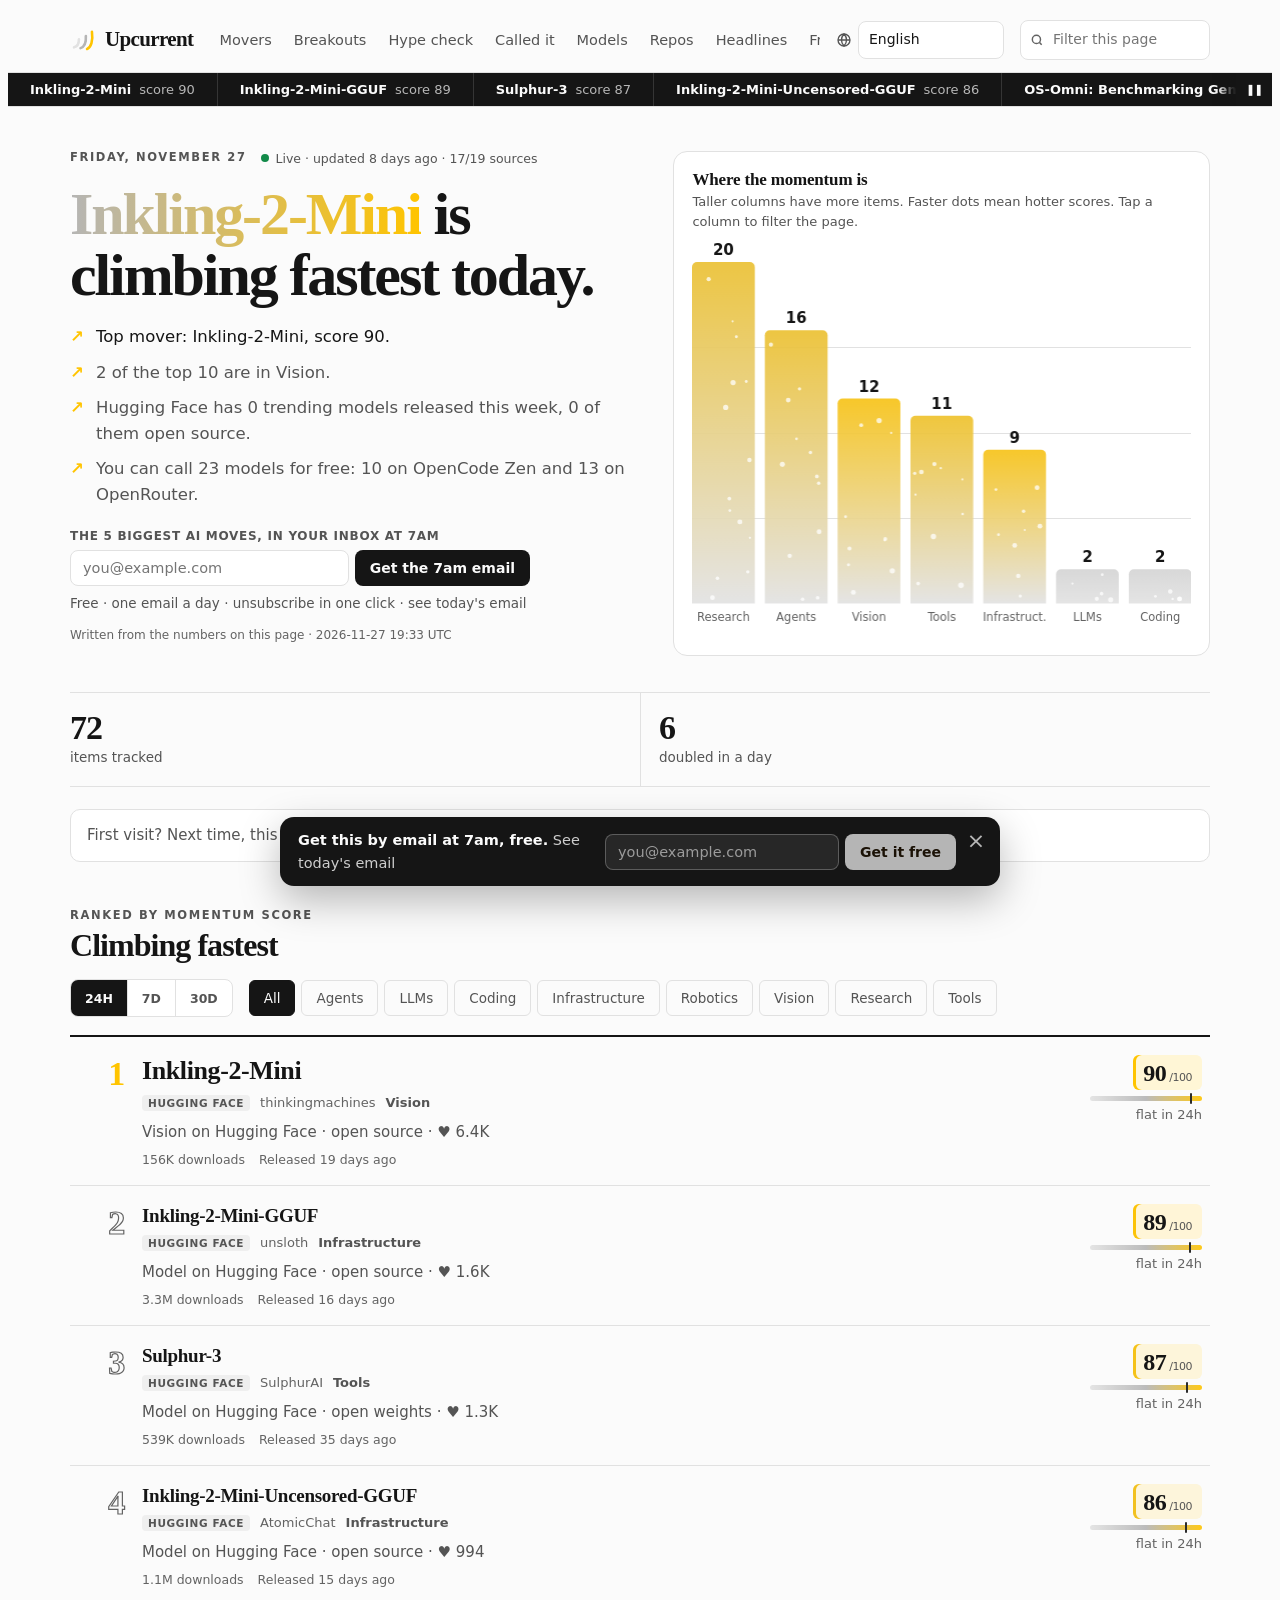
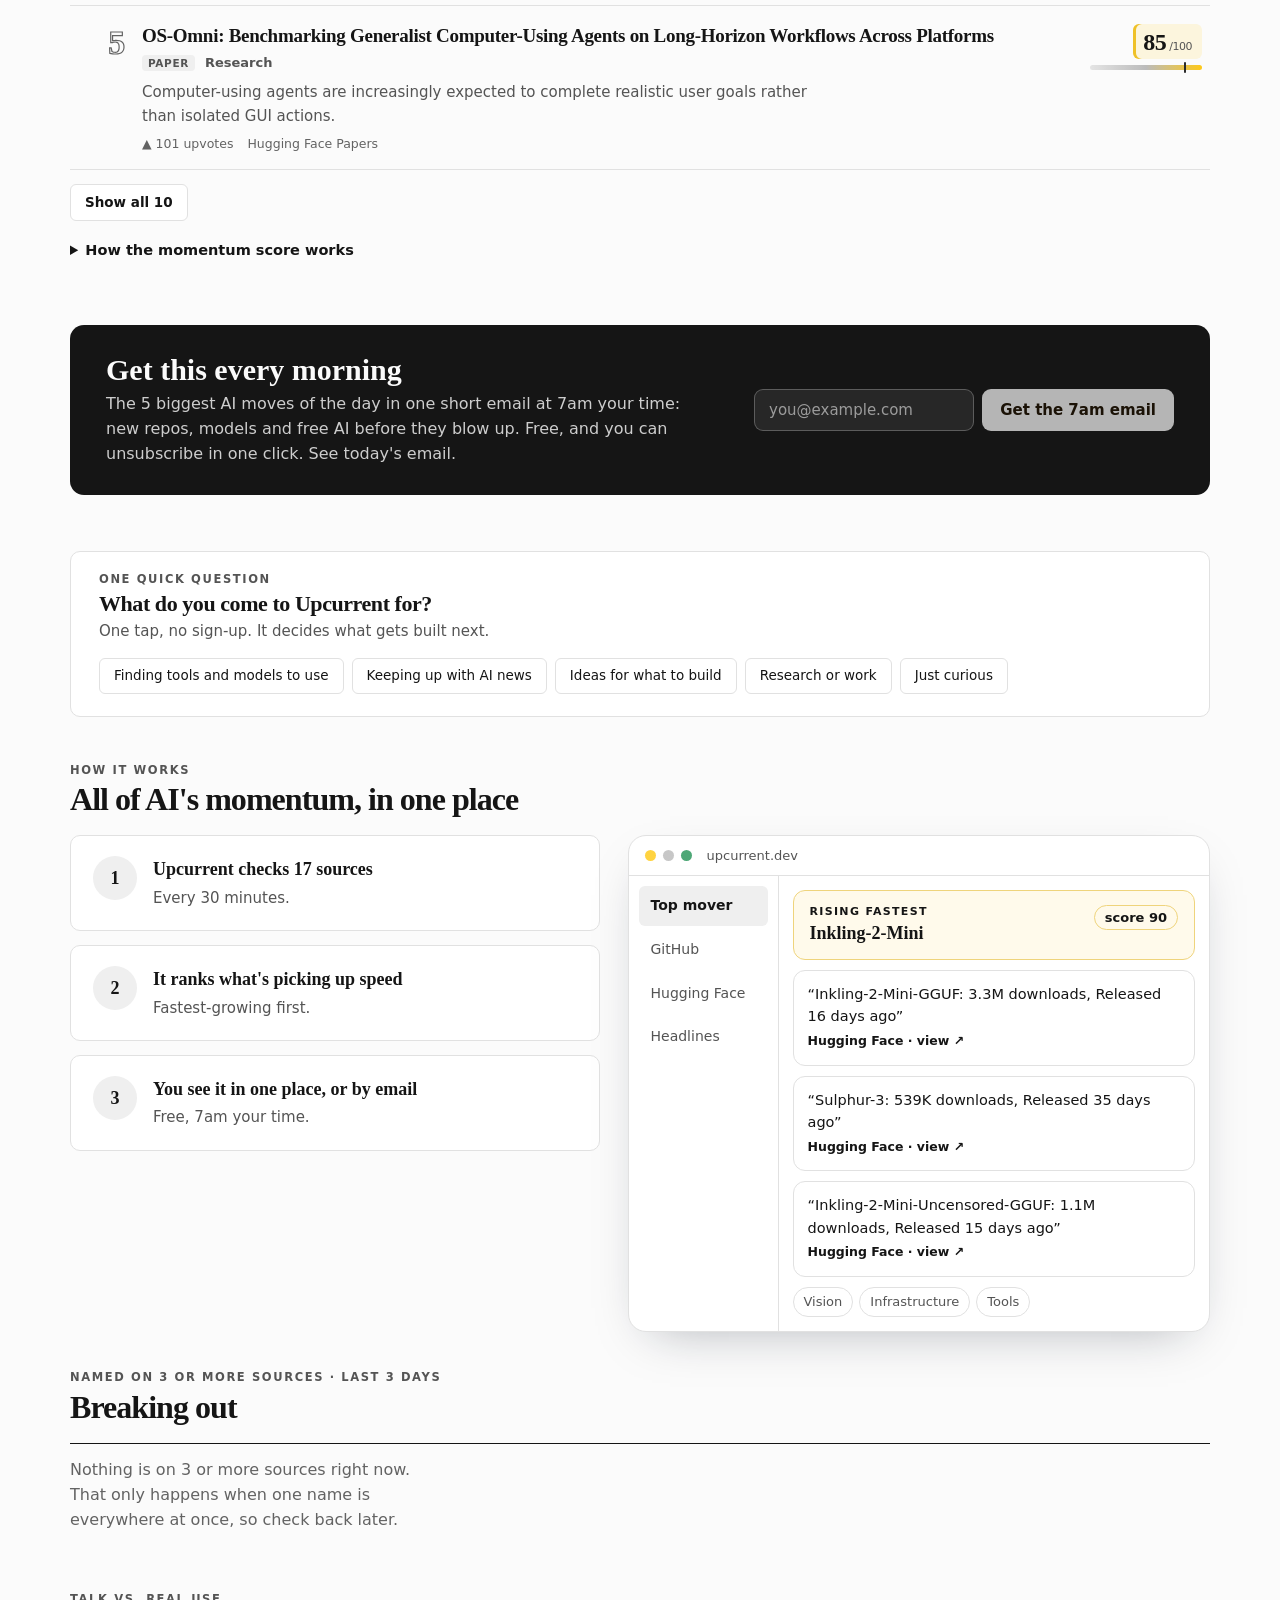
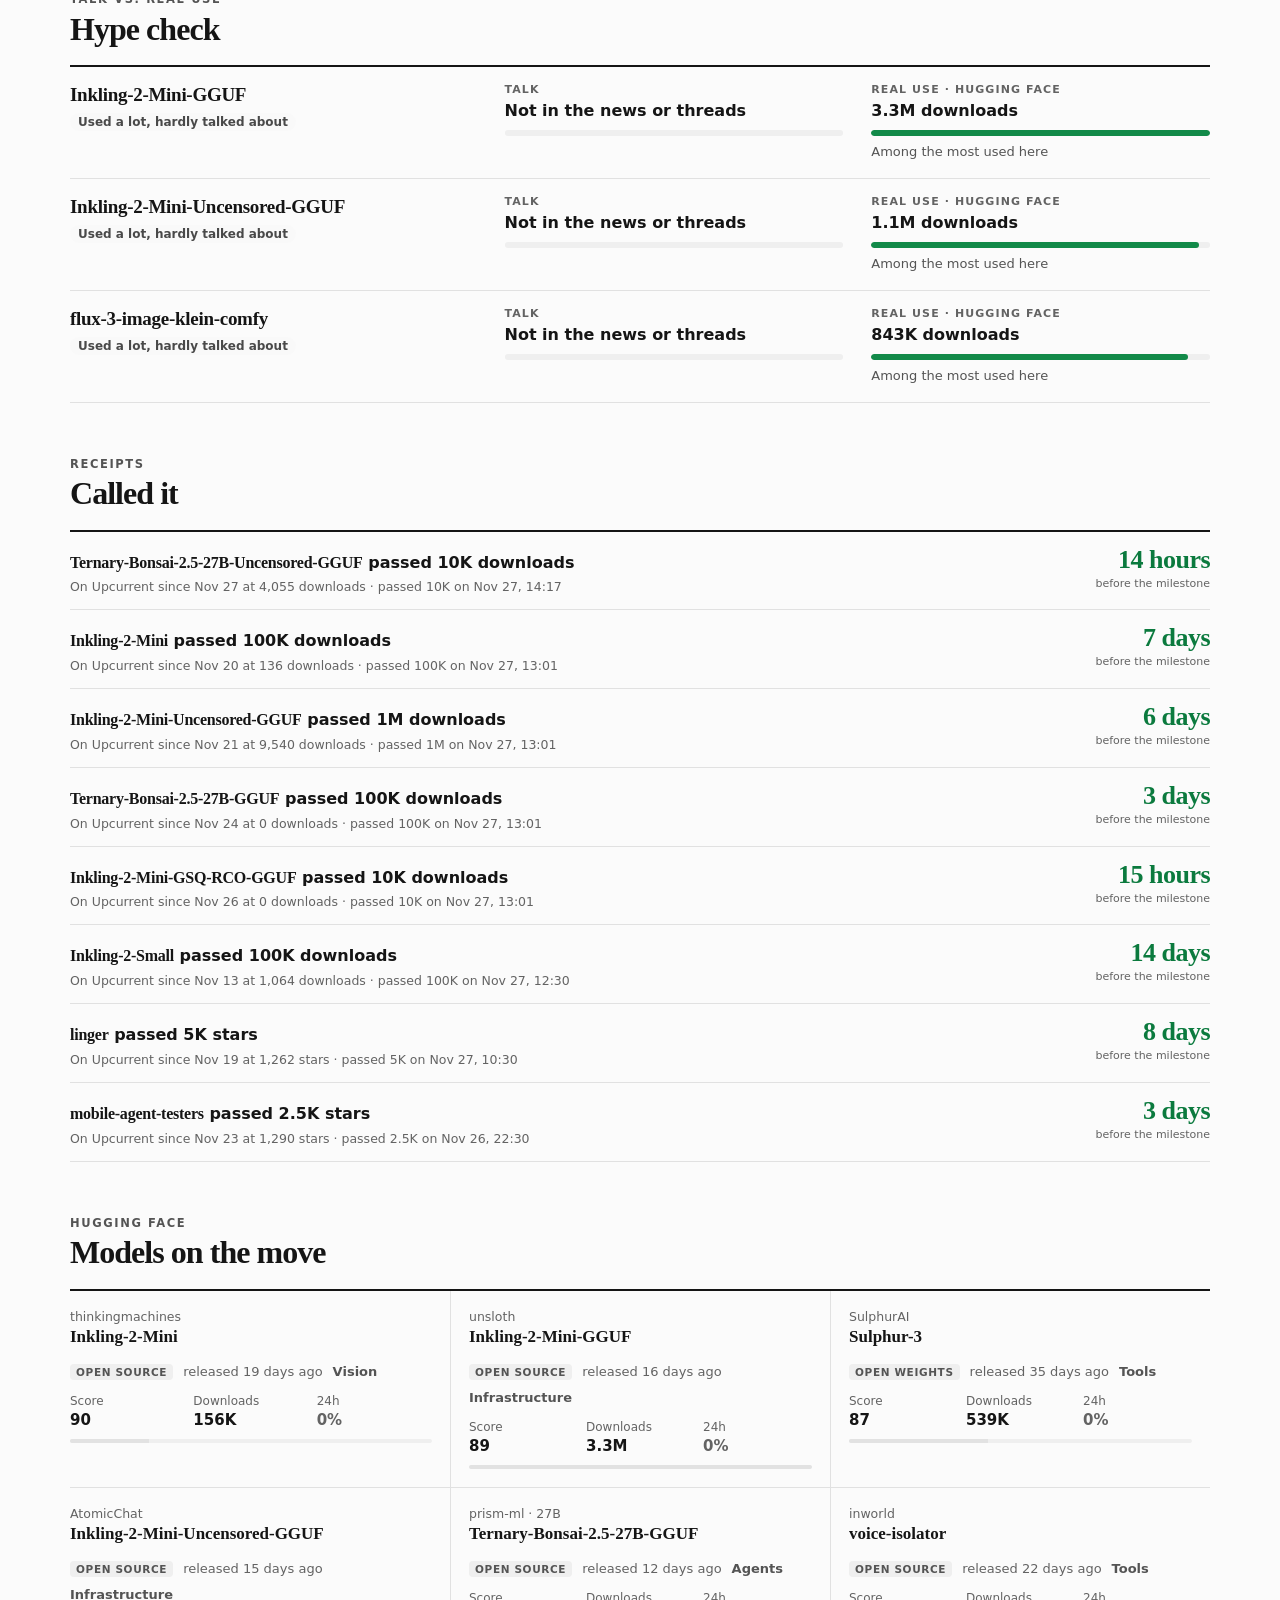
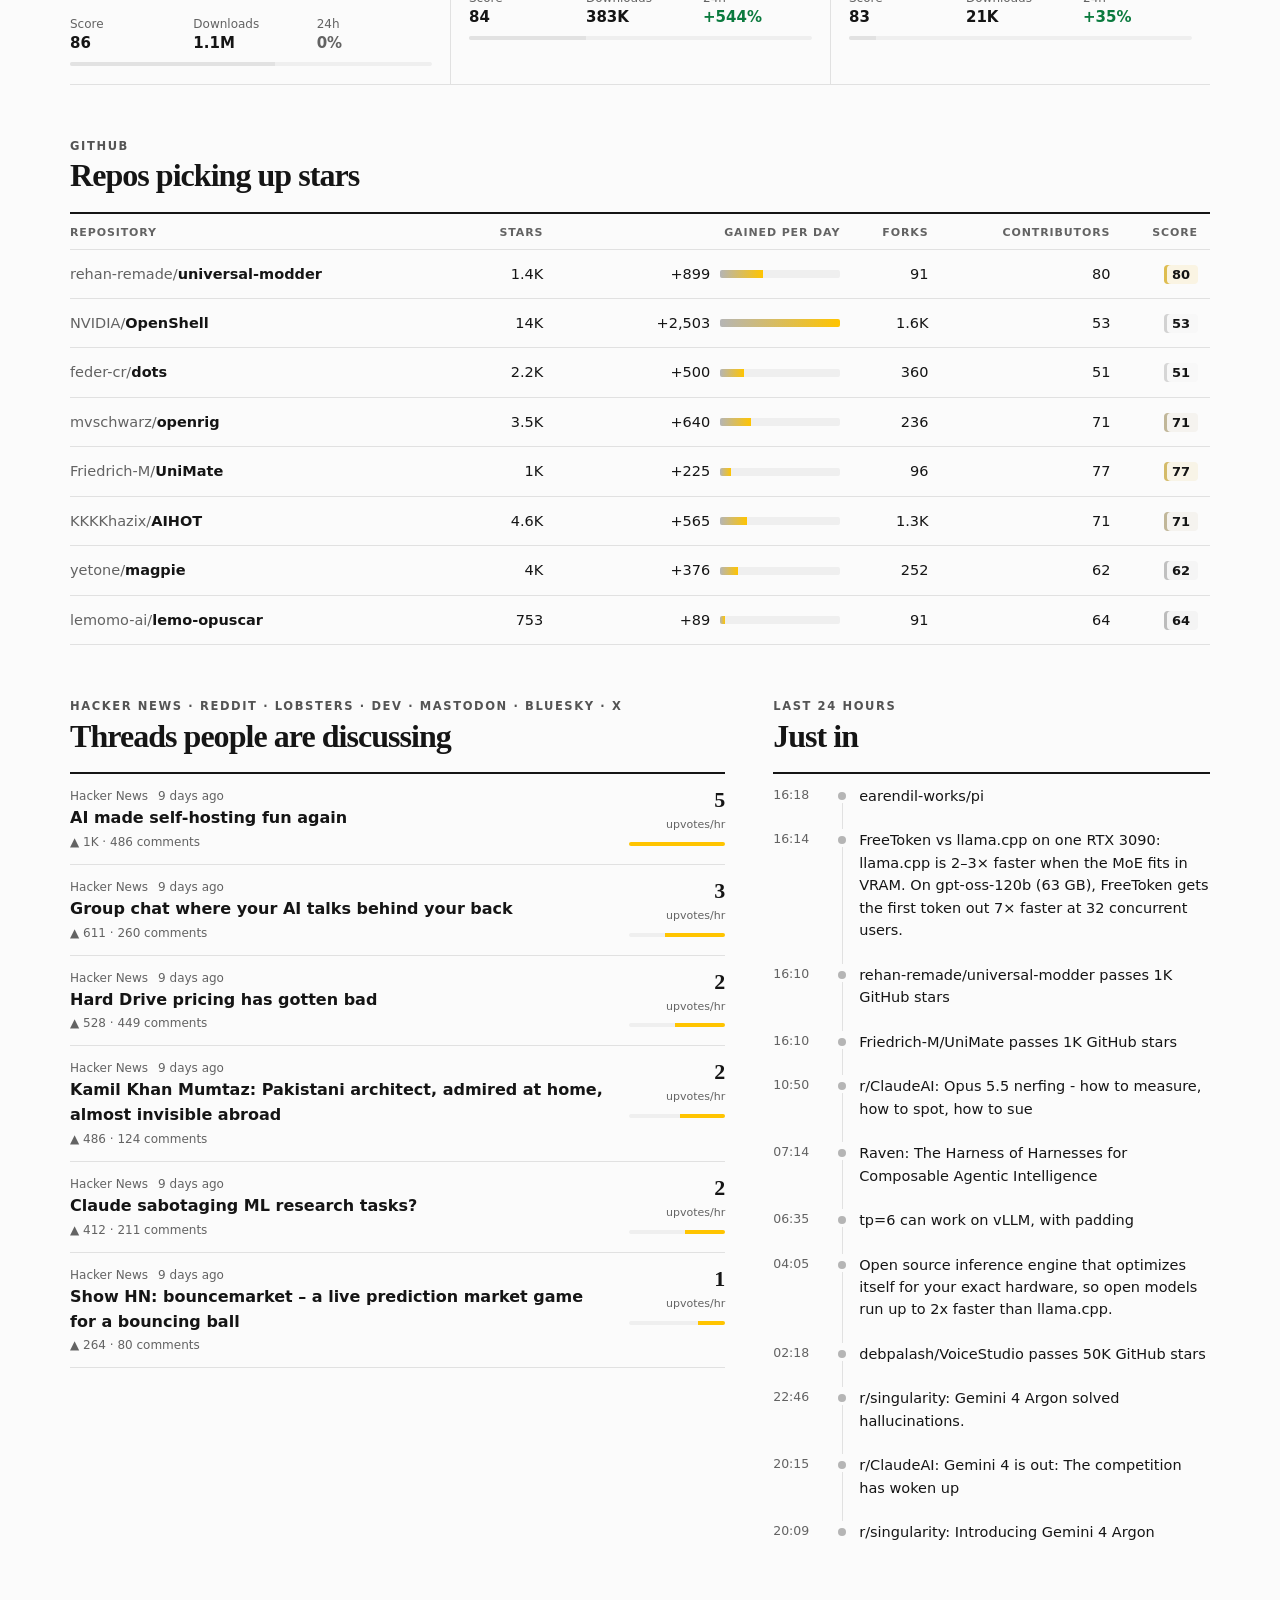
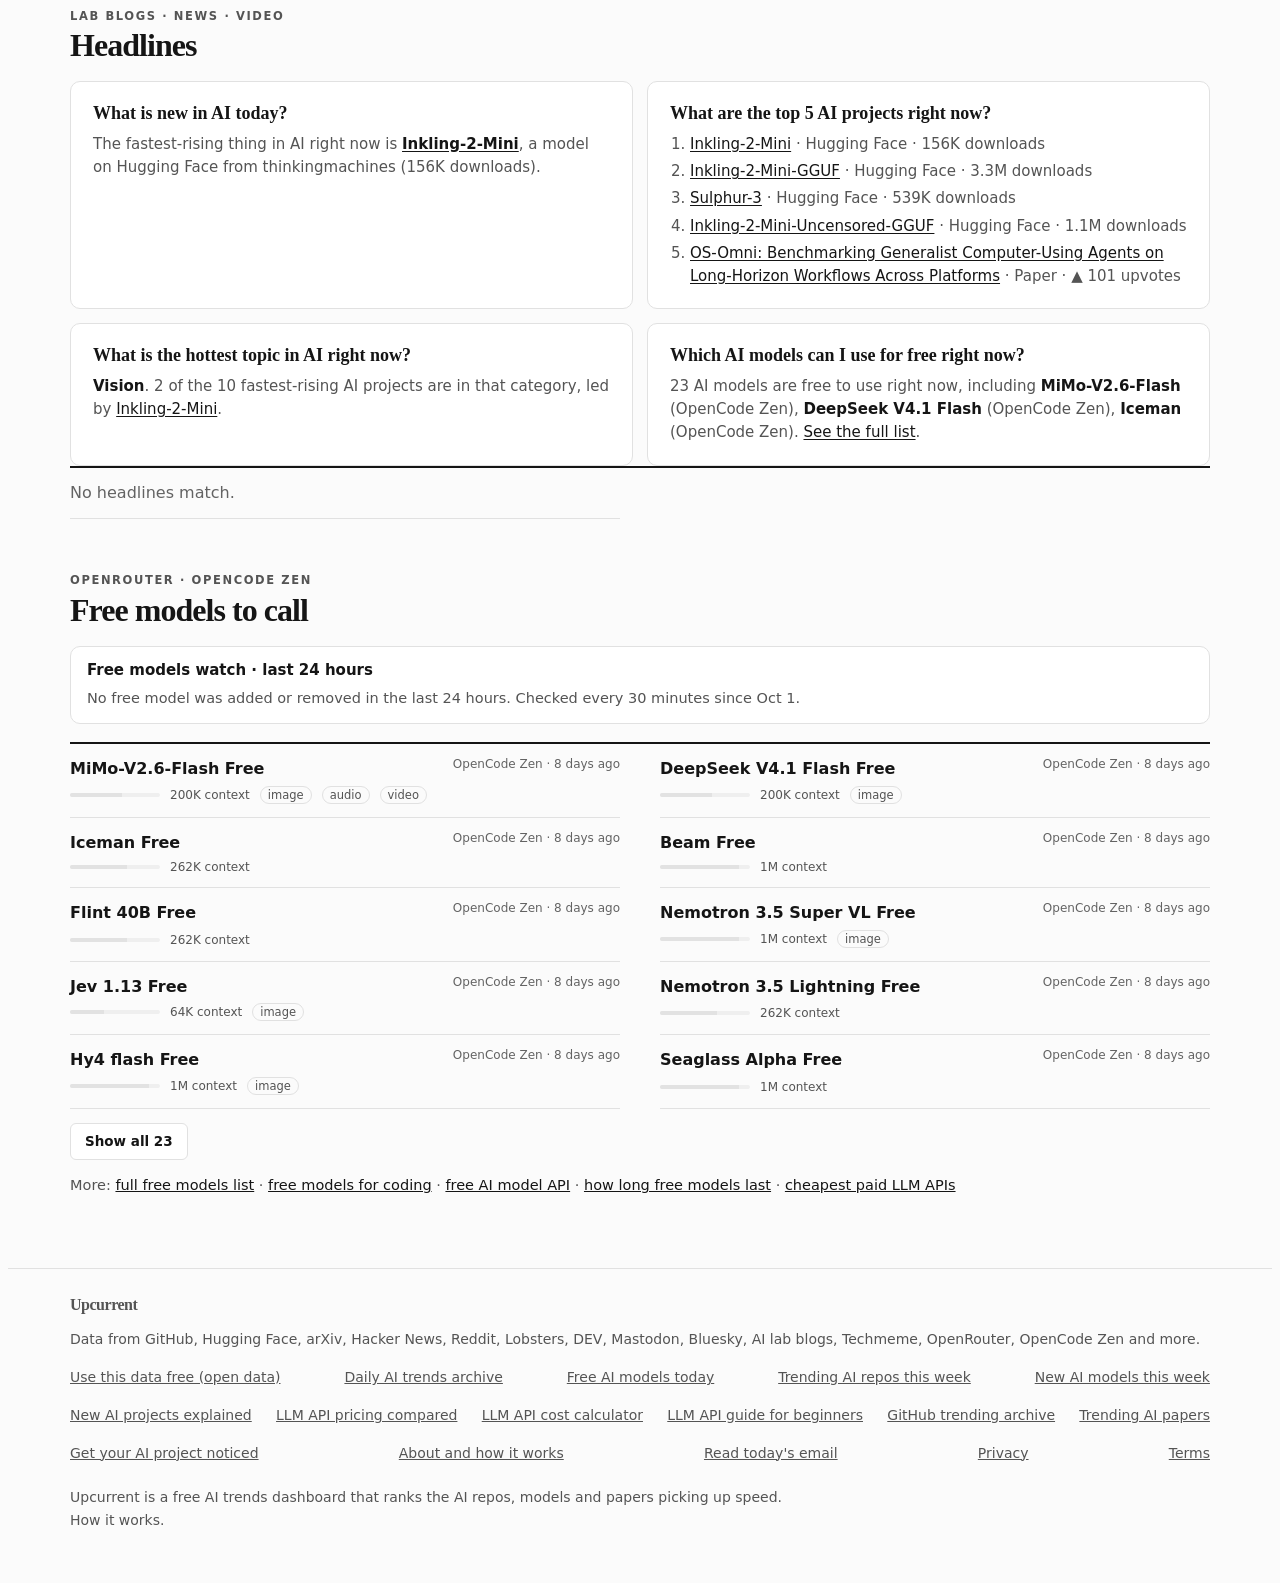
==== commit 83d3e966: "Show real newsletter reader numbers by the signup boxes scripts/newsletter-stats.cjs reads Buttondow" ====
--- a/index.html
+++ b/index.html
@@ -3,7 +3,7 @@
 <meta name="description" content="What's rising in AI today: trending GitHub AI repos, new Hugging Face models, papers, threads, headlines and free models. Updated every 30 minutes.">
 <link rel="canonical" href="https://upcurrent.dev/">
 <meta name="robots" content="index, follow, max-image-preview:large">
-<meta name="theme-color" content="#fbfbfb">
+<meta name="theme-color" content="#0f1829">
 <link rel="alternate" type="application/rss+xml" title="Upcurrent daily AI trends" href="feed.xml">
 <link rel="icon" href="favicon.svg" type="image/svg+xml">
 <link rel="apple-touch-icon" href="apple-touch-icon.png">
@@ -27,16 +27,13 @@
 <script type="application/ld+json">{"@context": "https://schema.org", "@type": "Organization", "@id": "https://upcurrent.dev/#org", "name": "Upcurrent", "url": "https://upcurrent.dev/", "logo": "https://upcurrent.dev/icon-512.png"}</script>
 <link rel="preconnect" href="https://fonts.googleapis.com">
 <link rel="preconnect" href="https://fonts.gstatic.com" crossorigin>
-<link rel="preload" as="style" href="https://fonts.googleapis.com/css2?family=Faustina:wght@500;600&family=Figtree:wght@400;500;600;700&display=optional" onload="this.onload=null;this.rel='stylesheet'"><noscript><link rel="stylesheet" href="https://fonts.googleapis.com/css2?family=Faustina:wght@500;600&family=Figtree:wght@400;500;600;700&display=optional"></noscript>
+<link rel="preload" as="style" href="https://fonts.googleapis.com/css2?family=Bricolage+Grotesque:opsz,wght@12..96,500;12..96,700;12..96,800&family=Schibsted+Grotesk:wght@400;500;600;700&family=JetBrains+Mono:wght@400;500;600&display=optional" onload="this.onload=null;this.rel='stylesheet'"><noscript><link rel="stylesheet" href="https://fonts.googleapis.com/css2?family=Bricolage+Grotesque:opsz,wght@12..96,500;12..96,700;12..96,800&family=Schibsted+Grotesk:wght@400;500;600;700&family=JetBrains+Mono:wght@400;500;600&display=optional"></noscript>
 <link rel="stylesheet" href="tokens.css">
 <style>
-/* Layout: a thermal camera pointed at AI. One dark "night sky" block (top bar, ticker, headline and
-   the live updraft chart), then ranked movers as ruled rows (not cards) on a pale page, with the thermal
-   scale (violet -> amber -> red) encoding momentum everywhere. Condensed display type for names and numbers. */
+/* Layout: a morning weather report for AI. Ticker band, then a headline + live updraft chart,
+   then ranked movers as ruled rows (not cards), with heat colour encoding momentum everywhere. */
 * { box-sizing: border-box; }
 [hidden] { display: none !important; }
-html, body { overflow-x: clip; }
-body { margin: 0; }
 body { background: var(--bg); color: var(--ink); font: 16px/1.55 var(--font-body); -webkit-font-smoothing: antialiased; }
 a { color: inherit; text-decoration: none; }
 a:hover { color: var(--link); }
@@ -44,74 +41,65 @@
 button { font: inherit; color: inherit; }
 .wrap { max-width: 1180px; margin: 0 auto; padding-inline: 20px; }
 .num { font-family: var(--font-mono); font-variant-numeric: tabular-nums; }
-.eyebrow { font: 600 13.5px/1.2 var(--font-body); color: var(--muted); }
+.eyebrow { font: 600 11.5px/1 var(--font-mono); letter-spacing: .14em; text-transform: uppercase; color: var(--muted); }
 
 /* top bar */
-.top { position: sticky; top: env(safe-area-inset-top, 0px); z-index: 20; background: color-mix(in srgb, var(--sky) 90%, transparent); backdrop-filter: saturate(1.4) blur(12px); border-bottom: 1px solid var(--sky-line); color: var(--sky-ink); }
-.top :focus-visible, .hero :focus-visible, .ticker :focus-visible, .signup :focus-visible { outline-color: var(--warm); }
+.top { position: sticky; top: env(safe-area-inset-top, 0px); z-index: 20; background: color-mix(in srgb, var(--bg) 86%, transparent); backdrop-filter: saturate(1.4) blur(12px); border-bottom: 1px solid var(--line); }
 .top .wrap { display: flex; align-items: center; gap: 16px; padding-block: 12px; flex-wrap: wrap; }
-.logo { display: flex; align-items: center; gap: 8px; font: 900 27px/1 var(--font-display); letter-spacing: .005em; }
+.logo { display: flex; align-items: center; gap: 9px; font: 800 21px/1 var(--font-display); letter-spacing: -.03em; }
 .logo svg { width: 26px; height: 26px; }
 nav.main { display: flex; gap: 2px; flex: 1; min-width: 0; flex-wrap: nowrap; overflow-x: auto; scrollbar-width: none; }
-nav.main a { display: inline-flex; align-items: center; min-height: var(--target); padding: 6px 10px; border-radius: var(--radius-md); white-space: nowrap; font-size: 14.5px; font-weight: 500; color: var(--sky-muted); }
-nav.main a:hover { color: var(--sky-ink); background: var(--sky-2); }
+nav.main a { display: inline-flex; align-items: center; min-height: var(--target); padding: 6px 10px; border-radius: 6px; white-space: nowrap; font-size: 14.5px; font-weight: 500; color: var(--muted); }
+nav.main a:hover { color: var(--ink); background: var(--chip); }
 .search { position: relative; }
-.search input { width: 190px; max-width: 100%; padding: 8px 12px 8px 32px; border: 1px solid var(--sky-line); border-radius: var(--radius-md); background: var(--sky-2); color: var(--sky-ink); font: inherit; font-size: 14px; }
-.search input::placeholder { color: var(--sky-muted); }
-.search svg { position: absolute; left: 10px; top: 50%; width: 14px; transform: translateY(-50%); color: var(--sky-muted); }
+.search input { width: 190px; max-width: 100%; padding: 8px 12px 8px 32px; border: 1px solid var(--line); border-radius: 8px; background: var(--paper); color: var(--ink); font: inherit; font-size: 14px; }
+.search svg { position: absolute; left: 10px; top: 50%; width: 14px; transform: translateY(-50%); color: var(--faint); }
 
 /* ticker */
-.ticker { position: relative; background: var(--sky); color: var(--sky-ink); overflow: hidden; border-bottom: 1px solid var(--sky-line); }
+.ticker { position: relative; background: var(--band); color: var(--band-ink); overflow: hidden; border-bottom: 1px solid var(--line); }
 .ticker.paused .ticker-track { animation-play-state: paused; }
-.ticker-pause { position: absolute; right: 0; top: 0; bottom: 0; width: var(--target); border: 0; background: var(--sky); color: var(--sky-ink); font-size: 11px; letter-spacing: -1px; cursor: pointer; box-shadow: -10px 0 12px var(--sky); }
+.ticker-pause { position: absolute; right: 0; top: 0; bottom: 0; width: var(--target); border: 0; background: var(--band); color: var(--band-ink); font-size: 11px; letter-spacing: -1px; cursor: pointer; box-shadow: -10px 0 12px var(--band); }
 .ticker-pause[aria-pressed="true"] { color: var(--warm); }
 .ticker-track { display: flex; width: max-content; animation: tick 60s linear infinite; }
 .ticker:hover .ticker-track { animation-play-state: paused; }
-.ticker-track span { display: inline-flex; align-items: center; gap: 8px; padding: 9px 22px; font: 500 13.5px var(--font-body); color: var(--sky-muted); white-space: nowrap; border-right: 1px solid var(--sky-line); }
-.ticker-track b { font: 800 16px/1 var(--font-display); letter-spacing: .01em; color: var(--sky-ink); }
+.ticker-track span { display: inline-flex; align-items: center; gap: 8px; padding: 9px 22px; font: 500 13px var(--font-mono); white-space: nowrap; border-right: 1px solid color-mix(in srgb, var(--band-ink) 14%, transparent); }
+.ticker-track b { font-weight: 600; }
 .ticker-track i { font-style: normal; color: var(--warm); }
 @keyframes tick { to { transform: translateX(-50%); } }
 
 /* hero */
-.hero { position: relative; display: grid; grid-template-columns: minmax(0, 1.1fr) minmax(0, 1fr); gap: 48px; padding-block: 48px 56px; align-items: stretch; color: var(--sky-ink); }
-/* the dark sky runs edge to edge behind the hero; warm air glows up from under the chart */
-.hero::before { content: ""; position: absolute; z-index: -1; top: 0; bottom: 0; left: 50%; width: 100vw; transform: translateX(-50%);
-  background: radial-gradient(60% 75% at 78% 112%, color-mix(in srgb, var(--hot) 30%, transparent), transparent 70%),
-              radial-gradient(45% 60% at 60% 120%, color-mix(in srgb, var(--warm) 22%, transparent), transparent 70%), var(--sky); }
-.hero .eyebrow { color: var(--sky-muted); }
+.hero { display: grid; grid-template-columns: minmax(0, 1.05fr) minmax(0, 1fr); gap: 40px; padding-block: 44px 36px; align-items: stretch; }
 .dateline { display: flex; gap: 14px; align-items: center; flex-wrap: wrap; }
-.live { display: inline-flex; align-items: center; gap: 7px; font: 500 13.5px var(--font-body); color: var(--sky-muted); }
+.live { display: inline-flex; align-items: center; gap: 7px; font: 500 12.5px var(--font-mono); color: var(--muted); }
 .live::before { content: ""; width: 8px; height: 8px; border-radius: 50%; background: var(--up); box-shadow: 0 0 0 0 color-mix(in srgb, var(--up) 60%, transparent); animation: pulse 2.2s ease-out infinite; }
-.live.snap::before { background: var(--sky-muted); animation: none; }
+.live.snap::before { background: var(--faint); animation: none; }
 @media (max-width: 560px) { .dateline .live { flex-basis: 100%; min-height: 15px; } } /* own line on phones from the start, so filling it in later does not push the page down */
 @keyframes pulse { 70% { box-shadow: 0 0 0 9px transparent; } 100% { box-shadow: 0 0 0 0 transparent; } }
-.hero h1 { font: 900 clamp(46px, 6.6vw, 92px)/.92 var(--font-display); letter-spacing: -.005em; margin: 20px 0 26px; text-wrap: pretty; }
-.hero h1 .mover { color: var(--warm); overflow-wrap: anywhere; }
+.hero h1 { font: 800 clamp(34px, 5.4vw, 60px)/1.02 var(--font-display); letter-spacing: -.035em; margin: 18px 0 18px; text-wrap: balance; }
+.hero h1 .mover { background: linear-gradient(90deg, var(--warm), var(--hot)); -webkit-background-clip: text; background-clip: text; color: transparent; overflow-wrap: anywhere; }
 .brief { list-style: none; margin: 0; padding: 0; display: grid; gap: 10px; max-width: 58ch; }
-.brief li { display: grid; grid-template-columns: 18px 1fr; gap: 8px; color: var(--sky-muted); font-size: 16.5px; }
-.brief li::before { content: "↗"; color: var(--warm); font-weight: 700; }
-.brief li:first-child { color: var(--sky-ink); font-weight: 600; }
-.brief a { color: inherit; text-decoration: underline; text-decoration-color: var(--sky-line); text-underline-offset: 3px; }
-.gen { margin-top: 14px; min-height: 28px; font: 12.5px var(--font-body); color: var(--sky-muted); }
-
-.updraft { position: relative; background: color-mix(in srgb, var(--sky-2) 70%, transparent); border: 1px solid var(--sky-line); border-radius: var(--radius-lg); padding: 20px 20px 12px; display: flex; flex-direction: column; min-height: 340px; min-width: 0; }
+.brief li { display: grid; grid-template-columns: 18px 1fr; gap: 8px; color: var(--muted); font-size: 16.5px; }
+.brief li::before { content: "↗"; color: var(--hot); font-weight: 700; }
+.brief li:first-child { color: var(--ink); }
+.gen { margin-top: 14px; min-height: 28px; font: 12px var(--font-mono); color: var(--faint); }
+
+.updraft { position: relative; background: var(--paper); border: 1px solid var(--line); border-radius: 14px; padding: 18px 18px 12px; display: flex; flex-direction: column; min-height: 340px; min-width: 0; }
 .updraft header { display: flex; justify-content: space-between; align-items: baseline; gap: 10px; flex-wrap: wrap; }
-.updraft h2 { margin: 0; font: 800 24px/1.05 var(--font-display); letter-spacing: .005em; }
-.updraft p { margin: 4px 0 0; font-size: 13px; color: var(--sky-muted); }
-.updraft .chip { color: var(--sky-ink); border-color: var(--sky-line); }
+.updraft h2 { margin: 0; font: 700 17px var(--font-display); letter-spacing: -.01em; }
+.updraft p { margin: 2px 0 0; font-size: 13px; color: var(--muted); }
 .updraft canvas { flex: 1; width: 100%; min-height: 240px; margin-top: 10px; cursor: pointer; display: block; }
 
 /* glance */
-.glance { display: grid; grid-template-columns: repeat(var(--n, 5), minmax(0, 1fr)); border-bottom: 1px solid var(--line); }
+.glance { display: grid; grid-template-columns: repeat(var(--n, 5), minmax(0, 1fr)); border-block: 1px solid var(--line); }
 .glance div { padding: 18px 18px 16px; border-left: 1px solid var(--line); min-width: 0; }
 .glance div:first-child { border-left: 0; padding-left: 0; }
-.glance b { display: block; font: 900 50px/1 var(--font-display); letter-spacing: 0; color: var(--ink); }
+.glance b { display: block; font: 800 34px/1 var(--font-display); letter-spacing: -.03em; }
 .glance span { font-size: 13.5px; color: var(--muted); }
 
 /* sections */
 section.block { padding-block: 48px 8px; }
 .poll { margin-top: 56px; padding: 22px clamp(18px, 4vw, 28px); border: 1px solid var(--line); border-radius: var(--radius-lg); background: var(--paper); display: grid; gap: 14px; }
-.poll h2 { margin: 6px 0 4px; font: 800 30px/1.05 var(--font-display); }
+.poll h2 { margin: 6px 0 4px; font: 800 22px/1.15 var(--font-display); letter-spacing: -.02em; }
 .poll p { margin: 0; color: var(--muted); font-size: var(--text-md); }
 .poll-opts { display: flex; flex-wrap: wrap; gap: var(--space-2); }
 .poll-opts .chip { color: var(--ink); }
@@ -120,23 +108,20 @@
 section.block.is-empty .bo-list { border-top-width: 1px; }
 section.block.is-empty .empty { padding: 14px 0; }
 .mini-signup { margin: 22px 0 6px; display: grid; gap: 7px; max-width: 460px; }
-.mini-signup label { font: 600 14px var(--font-body); color: var(--sky-ink); }
+.mini-signup label { font: 600 12px var(--font-mono); letter-spacing: .06em; text-transform: uppercase; color: var(--muted); }
 .mini-row { display: flex; gap: 6px; }
-.mini-row input { flex: 1 1 auto; min-width: 0; padding: 10px 12px; border-radius: var(--radius-md); border: 1px solid var(--sky-line); background: var(--sky-2); color: var(--sky-ink); font: 500 15px var(--font-body); }
-.mini-row input::placeholder { color: var(--sky-muted); }
+.mini-row input { flex: 1 1 auto; min-width: 0; padding: 9px 12px; border-radius: 8px; border: 1px solid var(--line); background: var(--paper); color: var(--ink); font: 500 14.5px var(--font-body); }
 .mini-row input:focus { outline: 2px solid var(--warm); outline-offset: 1px; border-color: transparent; }
-.mini-row button { flex: none; padding: 10px 16px; border: 0; border-radius: var(--radius-md); background: var(--warm); color: #1d1204; font: 700 15px var(--font-body); cursor: pointer; }
-.mini-row button:hover { background: var(--sky-ink); color: var(--sky); }
-.mini-signup .ok { font-size: 13.5px; color: #6fe3b4; }
-.hero .sample-link { color: var(--sky-muted); }
-.hero .sample-link a { color: var(--sky-ink); text-decoration: underline; text-underline-offset: 2px; }
-.signup { margin-block: 56px 8px; padding: 32px clamp(18px, 4vw, 40px); background: radial-gradient(70% 140% at 100% 120%, color-mix(in srgb, var(--hot) 26%, transparent), transparent 70%), var(--sky); color: var(--sky-ink); border-radius: var(--radius-lg); display: grid; grid-template-columns: minmax(0, 1fr) minmax(0, 420px); gap: 20px 36px; align-items: center; }
-.signup h2 { font: 900 clamp(32px, 4vw, 46px)/1 var(--font-display); margin: 0 0 6px; text-wrap: balance; }
+.mini-row button { flex: none; padding: 9px 15px; border: 0; border-radius: 8px; background: var(--ink); color: var(--bg); font: 700 14px var(--font-body); cursor: pointer; }
+.mini-row button:hover { background: var(--hot); color: #fff; }
+.mini-signup .ok { font-size: 13.5px; color: var(--up-text); }
+.signup { margin-block: 56px 8px; padding: 28px clamp(18px, 4vw, 36px); background: var(--band); color: var(--band-ink); border-radius: 14px; display: grid; grid-template-columns: minmax(0, 1fr) minmax(0, 420px); gap: 20px 36px; align-items: center; }
+.signup h2 { font: 800 clamp(22px, 3vw, 30px)/1.1 var(--font-display); margin: 0 0 6px; text-wrap: balance; }
 .signup p { margin: 0; opacity: .8; }
 .signup form { display: flex; gap: 8px; flex-wrap: wrap; }
 .signup input { flex: 1 1 200px; min-width: 0; padding: 11px 14px; border-radius: 9px; border: 1px solid color-mix(in srgb, var(--band-ink) 25%, transparent); background: color-mix(in srgb, var(--band-ink) 8%, transparent); color: var(--band-ink); font: 500 15px var(--font-body); }
 .signup input::placeholder { color: color-mix(in srgb, var(--band-ink) 55%, transparent); }
-.signup button { padding: 11px 18px; border: 0; border-radius: var(--radius-md); background: var(--warm); color: #1d1204; font: 700 15px var(--font-body); cursor: pointer; }
+.signup button { padding: 11px 18px; border: 0; border-radius: 9px; background: var(--warm); color: #1b1206; font: 700 15px var(--font-body); cursor: pointer; }
 .signup .ok { flex-basis: 100%; font-size: 14px; }
 .sample-link { font-size: 13.5px; color: var(--muted); }
 .typo { flex-basis: 100%; font-size: 13.5px; color: var(--muted); }
@@ -156,12 +141,12 @@
 @media (max-width: 720px) { .signup { grid-template-columns: 1fr; } }
 
 .sec-head { display: flex; justify-content: space-between; align-items: end; gap: 16px; flex-wrap: wrap; margin-bottom: 18px; }
-.sec-head h2 { margin: 4px 0 0; font: 900 var(--text-xl)/1 var(--font-display); letter-spacing: 0; text-wrap: balance; }
+.sec-head h2 { margin: 6px 0 0; font: 800 clamp(24px, 3vw, 32px)/1.1 var(--font-display); letter-spacing: -.03em; text-wrap: balance; }
 .sec-head p { display: none; }
 
 .controls { display: flex; flex-wrap: wrap; gap: 10px 16px; align-items: center; }
 .seg { display: inline-flex; border: 1px solid var(--line); border-radius: 8px; overflow: hidden; background: var(--paper); }
-.seg button { border: 0; background: none; min-height: var(--target); padding: 6px 14px; font: 700 13px var(--font-body); color: var(--muted); cursor: pointer; }
+.seg button { border: 0; background: none; min-height: var(--target); padding: 6px 14px; font: 600 12.5px var(--font-mono); color: var(--muted); cursor: pointer; }
 .seg button + button { border-left: 1px solid var(--line); }
 .seg button[aria-pressed="true"] { background: var(--ink); color: var(--bg); }
 .chips { display: flex; flex-wrap: wrap; gap: 6px; }
@@ -173,24 +158,24 @@
 .movers { border-top: 2px solid var(--ink); margin-top: 16px; }
 .row { display: grid; grid-template-columns: 54px minmax(0, 1fr) 132px; gap: 18px; padding: 18px 8px 18px 0; border-bottom: 1px solid var(--line); align-items: start; transition: background .15s; }
 .row:hover { background: color-mix(in srgb, var(--paper) 70%, transparent); }
-.rank { font: 900 46px/.85 var(--font-display); color: transparent; -webkit-text-stroke: 1.3px var(--faint); text-align: right; padding-top: 2px; }
+.rank { font: 800 34px/1 var(--font-display); color: transparent; -webkit-text-stroke: 1.2px var(--faint); letter-spacing: -.04em; text-align: right; padding-top: 2px; }
 .row.lead .rank { -webkit-text-stroke: 0; color: var(--hot); }
-.row h3 { margin: 0; font: 800 25px/1.08 var(--font-display); letter-spacing: .005em; overflow-wrap: anywhere; }
+.row h3 { margin: 0; font: 700 19px/1.25 var(--font-display); letter-spacing: -.015em; overflow-wrap: anywhere; }
 .row h3 .wi { font: 600 13px var(--font-body); letter-spacing: 0; color: var(--link); white-space: nowrap; margin-left: 6px; }
-.row.lead h3 { font-size: 36px; }
+.row.lead h3 { font-size: 26px; }
 .tags { display: flex; flex-wrap: wrap; gap: 6px 10px; align-items: center; margin-top: 5px; font-size: 13px; color: var(--faint); }
-.src { font: 700 10.5px var(--font-body); letter-spacing: .05em; padding: 2px 6px; border-radius: 4px; background: var(--chip); color: var(--muted); }
+.src { font: 600 10.5px var(--font-mono); letter-spacing: .06em; padding: 2px 6px; border-radius: 4px; background: var(--chip); color: var(--muted); }
 .cat { font-weight: 600; color: var(--muted); }
 .row .desc { margin: 8px 0 0; color: var(--muted); font-size: 15px; max-width: 72ch; overflow-wrap: anywhere; }
-.row .meta { margin-top: 8px; display: flex; flex-wrap: wrap; gap: 4px 14px; font: 13px var(--font-body); color: var(--faint); }
+.row .meta { margin-top: 8px; display: flex; flex-wrap: wrap; gap: 4px 14px; font: 12.5px var(--font-mono); color: var(--faint); }
 .heat { justify-self: end; text-align: right; display: grid; gap: 6px; justify-items: end; }
-.heat .score { display: inline-flex; align-items: baseline; gap: 3px; padding: 6px 10px 5px; border-radius: var(--radius-md); color: var(--ink); background: color-mix(in srgb, var(--h) 16%, var(--paper)); box-shadow: inset 3px 0 0 var(--h); font: 900 30px/1 var(--font-display); letter-spacing: 0; }
-.heat .score small { font: 500 11.5px var(--font-body); color: var(--muted); }
+.heat .score { display: inline-flex; align-items: baseline; gap: 3px; padding: 6px 10px 5px; border-radius: var(--radius-md); color: var(--ink); background: color-mix(in srgb, var(--h) 16%, var(--paper)); box-shadow: inset 3px 0 0 var(--h); font: 800 24px/1 var(--font-display); letter-spacing: -.02em; }
+.heat .score small { font: 500 11px var(--font-mono); color: var(--muted); }
 .heat .gauge { width: 112px; height: 5px; border-radius: 3px; background: linear-gradient(90deg, var(--cool), var(--warm), var(--hot)); position: relative; opacity: .9; }
 .heat .gauge i { position: absolute; top: -3px; width: 2px; height: 11px; background: var(--ink); border-radius: 1px; }
-.grow { font: 700 13.5px var(--font-body); color: var(--up-text); }
+.grow { font: 600 13px var(--font-mono); color: var(--up-text); }
 .grow.flat { color: var(--faint); font-weight: 400; }
-.note { font: 13px var(--font-mono); color: var(--faint); margin-top: 12px; }
+.note { font: 12.5px var(--font-mono); color: var(--faint); margin-top: 12px; }
 details.how { margin-top: 18px; color: var(--muted); font-size: 14.5px; max-width: 72ch; }
 details.how summary { cursor: pointer; color: var(--ink); font-weight: 600; }
 
@@ -198,21 +183,21 @@
 /* breakouts: one thing named on several sources at once */
 .bo-list { display: grid; grid-template-columns: repeat(auto-fill, minmax(min(100%, 340px), 1fr)); gap: 0 32px; border-top: 2px solid var(--ink); }
 .bo { padding: 16px 0; border-bottom: 1px solid var(--line); min-width: 0; }
-.bo h3 { margin: 0; display: flex; align-items: baseline; gap: 10px; flex-wrap: wrap; font: 800 28px/1.05 var(--font-display); }
-.bo .n { font: 600 13px var(--font-mono); color: var(--hot-text); letter-spacing: .04em; }
+.bo h3 { margin: 0; display: flex; align-items: baseline; gap: 10px; flex-wrap: wrap; font: 800 22px/1.2 var(--font-display); letter-spacing: -.02em; }
+.bo .n { font: 600 12px var(--font-mono); color: var(--hot-text); letter-spacing: .04em; }
 .bo ul { list-style: none; margin: 8px 0 0; padding: 0; display: grid; gap: 4px; font-size: 14px; }
 .bo li { display: grid; grid-template-columns: 9.5em minmax(0, 1fr); gap: 10px; }
 .bo li b { font: 500 12px/1.9 var(--font-mono); color: var(--faint); overflow: hidden; text-overflow: ellipsis; white-space: nowrap; }
 .bo li a { overflow: hidden; text-overflow: ellipsis; white-space: nowrap; color: var(--muted); }
-.bo .since { margin-top: 8px; font: 13px var(--font-mono); color: var(--faint); }
+.bo .since { margin-top: 8px; font: 12px var(--font-mono); color: var(--faint); }
 .badge-bo { font: 700 10.5px var(--font-mono); letter-spacing: .06em; padding: 2px 6px; border-radius: 4px; background: var(--badge-hot); color: #fff; }
 /* receipts: tracked before the milestone */
 .receipts { list-style: none; margin: 0; padding: 0; border-top: 2px solid var(--ink); }
 .receipts li { display: grid; grid-template-columns: minmax(0, 1fr) auto; gap: 4px 20px; padding: 15px 0; border-bottom: 1px solid var(--line); align-items: baseline; }
 .receipts .what { font-weight: 600; overflow-wrap: anywhere; }
-.receipts .what a { font: 800 22px/1.1 var(--font-display); }
-.receipts .proof { grid-column: 1; font: 13px var(--font-mono); color: var(--faint); }
-.receipts .lead { grid-row: 1 / span 2; grid-column: 2; text-align: right; font: 900 34px/1 var(--font-display); color: var(--up-text); }
+.receipts .what a { font-family: var(--font-display); font-weight: 800; letter-spacing: -.015em; }
+.receipts .proof { grid-column: 1; font: 12.5px var(--font-mono); color: var(--faint); }
+.receipts .lead { grid-row: 1 / span 2; grid-column: 2; text-align: right; font: 800 26px/1 var(--font-display); color: var(--up-text); letter-spacing: -.02em; }
 @media (max-width: 600px) {
   .receipts li { grid-template-columns: minmax(0, 1fr); }
   .receipts li .lead { grid-row: auto; grid-column: 1; text-align: left; font-size: 18px; }
@@ -231,12 +216,12 @@
 /* hype check */
 .hype { border-top: 2px solid var(--ink); }
 .hy { display: grid; grid-template-columns: minmax(0, 1.2fr) minmax(0, 1fr) minmax(0, 1fr); gap: 10px 28px; padding: 16px 0; border-bottom: 1px solid var(--line); align-items: start; }
-.hy h3 { margin: 0; font: 800 24px/1.1 var(--font-display); overflow-wrap: anywhere; }
-.hy .verdict { display: inline-block; margin-top: 6px; font: 600 13px var(--font-mono); padding: 2px 8px; border-radius: 999px; background: var(--chip); color: var(--muted); }
+.hy h3 { margin: 0; font: 800 19px/1.25 var(--font-display); letter-spacing: -.015em; overflow-wrap: anywhere; }
+.hy .verdict { display: inline-block; margin-top: 6px; font: 600 12px var(--font-mono); padding: 2px 8px; border-radius: 999px; background: var(--chip); color: var(--muted); }
 .hy .verdict.match { background: color-mix(in srgb, var(--up) 9%, transparent); color: color-mix(in srgb, var(--up-text) 82%, var(--ink, #000)); }
 .hy .verdict.talk { background: color-mix(in srgb, var(--hot) 8%, transparent); color: color-mix(in srgb, var(--hot-text) 82%, var(--ink, #000)); }
 .hy .verdict.quiet { background: color-mix(in srgb, var(--cool) 9%, transparent); color: color-mix(in srgb, var(--cool-text) 82%, var(--ink, #000)); }
-.hy .lab { font: 600 12.5px var(--font-body); color: var(--faint); }
+.hy .lab { font: 600 11px var(--font-mono); letter-spacing: .1em; color: var(--faint); text-transform: uppercase; }
 .hy .val { font-weight: 600; margin: 3px 0 6px; overflow-wrap: anywhere; }
 .hy .meter { height: 6px; border-radius: 3px; background: var(--chip); overflow: hidden; }
 .hy .meter i { display: block; height: 100%; border-radius: 3px; }
@@ -253,7 +238,7 @@
 .free-watch .ev { font: 700 11px var(--font-mono); padding: 1px 6px; border-radius: 4px; color: #fff; }
 .free-watch .ev.added { background: var(--badge-up); }
 .free-watch .ev.removed { background: var(--badge-hot); }
-.free-watch .when { font: 13px var(--font-mono); color: var(--faint); }
+.free-watch .when { font: 12px var(--font-mono); color: var(--faint); }
 .free-watch p { margin: 0; color: var(--muted); font-size: 14.5px; }
 
 /* models */
@@ -261,21 +246,21 @@
 .model { padding: 18px 18px 18px 0; border-bottom: 1px solid var(--line); display: grid; gap: 10px; align-content: start; min-width: 0; }
 .model + .model { padding-left: 18px; border-left: 1px solid var(--line); }
 .model:nth-child(3n+1) { padding-left: 0; border-left: 0; }
-.model .org { font: 500 13px var(--font-mono); color: var(--faint); overflow-wrap: anywhere; }
-.model h3 { margin: 2px 0 0; font: 800 23px/1.08 var(--font-display); overflow-wrap: anywhere; }
+.model .org { font: 500 12.5px var(--font-mono); color: var(--faint); overflow-wrap: anywhere; }
+.model h3 { margin: 2px 0 0; font: 700 17px/1.25 var(--font-display); overflow-wrap: anywhere; }
 .model .kv { display: grid; grid-template-columns: repeat(3, minmax(0, 1fr)); gap: 8px; font-size: 12px; color: var(--faint); }
-.model .kv b { display: block; font: 800 20px/1.1 var(--font-display); color: var(--ink); }
+.model .kv b { display: block; font: 600 15px var(--font-mono); color: var(--ink); }
 .dlbar { height: 4px; background: var(--chip); border-radius: 2px; overflow: hidden; }
 .dlbar i { display: block; height: 100%; background: var(--cool); }
 
 /* repos */
 .tbl { overflow-x: auto; border-top: 2px solid var(--ink); }
 table { width: 100%; border-collapse: collapse; font-size: 14.5px; }
-th { text-align: left; font: 600 12.5px var(--font-body); color: var(--faint); padding: 12px 12px 10px 0; border-bottom: 1px solid var(--line); white-space: nowrap; }
+th { text-align: left; font: 600 11px var(--font-mono); letter-spacing: .08em; text-transform: uppercase; color: var(--faint); padding: 12px 12px 10px 0; border-bottom: 1px solid var(--line); white-space: nowrap; }
 td { padding: 13px 12px 13px 0; border-bottom: 1px solid var(--line); white-space: nowrap; vertical-align: middle; }
 .r { text-align: right; }
 .repo .o { color: var(--faint); }
-.repo b { font: 800 18px/1 var(--font-display); letter-spacing: .005em; }
+.repo b { font-weight: 700; }
 .spark { display: inline-flex; align-items: center; gap: 10px; justify-content: flex-end; }
 .spark .b { width: 120px; height: 8px; background: var(--chip); border-radius: 2px; overflow: hidden; }
 .spark .b i { display: block; height: 100%; background: linear-gradient(90deg, var(--warm), var(--hot)); }
@@ -285,17 +270,17 @@
 .split { display: grid; grid-template-columns: minmax(0, 1.5fr) minmax(0, 1fr); gap: 48px; }
 .threads { border-top: 2px solid var(--ink); }
 .thread { display: grid; grid-template-columns: minmax(0, 1fr) 96px; gap: 16px; padding: 15px 0; border-bottom: 1px solid var(--line); }
-.thread .where { font: 500 13px var(--font-mono); color: var(--faint); display: flex; gap: 10px; flex-wrap: wrap; }
+.thread .where { font: 500 12px var(--font-mono); color: var(--faint); display: flex; gap: 10px; flex-wrap: wrap; }
 .thread .t { font-weight: 600; font-size: 16px; margin-top: 3px; overflow-wrap: anywhere; }
-.thread .stats { font: 13px var(--font-mono); color: var(--faint); margin-top: 4px; }
+.thread .stats { font: 12px var(--font-mono); color: var(--faint); margin-top: 4px; }
 .vel { text-align: right; }
-.vel b { display: block; font: 900 30px/1 var(--font-display); color: var(--hot-text); }
+.vel b { display: block; font: 800 22px/1 var(--font-display); color: var(--hot-text); }
 .vel span { font: 11px var(--font-mono); color: var(--faint); }
 .vel .m { height: 4px; background: var(--chip); border-radius: 2px; margin-top: 6px; overflow: hidden; }
 .vel .m i { display: block; height: 100%; background: var(--hot); margin-left: auto; }
 .timeline { list-style: none; margin: 0; padding: 0; border-top: 2px solid var(--ink); position: relative; }
 .timeline li { display: grid; grid-template-columns: 52px 14px minmax(0, 1fr); gap: 10px; padding: 11px 0; font-size: 14.5px; }
-.timeline time { font: 500 13px var(--font-mono); color: var(--faint); padding-top: 2px; }
+.timeline time { font: 500 12.5px var(--font-mono); color: var(--faint); padding-top: 2px; }
 .timeline .dot { position: relative; }
 .timeline .dot::before { content: ""; position: absolute; left: 3px; top: 7px; width: 8px; height: 8px; border-radius: 50%; background: var(--warm); }
 .timeline .dot::after { content: ""; position: absolute; left: 6.5px; top: 18px; bottom: -22px; width: 1px; background: var(--line); }
@@ -306,8 +291,8 @@
 .free { border-top: 2px solid var(--ink); display: grid; grid-template-columns: repeat(2, minmax(0, 1fr)); column-gap: 40px; }
 .fm { display: grid; grid-template-columns: minmax(0, 1fr) auto; gap: 4px 12px; padding: 13px 0; border-bottom: 1px solid var(--line); }
 .fm .n { font-weight: 600; overflow-wrap: anywhere; }
-.fm .p { font: 500 13px var(--font-mono); color: var(--faint); text-align: right; white-space: nowrap; }
-.fm .ctx { grid-column: 1 / -1; display: flex; align-items: center; gap: 10px; font: 13px var(--font-mono); color: var(--muted); flex-wrap: wrap; }
+.fm .p { font: 500 12px var(--font-mono); color: var(--faint); text-align: right; white-space: nowrap; }
+.fm .ctx { grid-column: 1 / -1; display: flex; align-items: center; gap: 10px; font: 12px var(--font-mono); color: var(--muted); flex-wrap: wrap; }
 .fm .ctx .b { width: 90px; height: 4px; background: var(--chip); border-radius: 2px; overflow: hidden; }
 .fm .ctx .b i { display: block; height: 100%; background: var(--cool); }
 .cap { overflow-wrap: anywhere; font-size: 11.5px; padding: 1px 7px; border-radius: 999px; border: 1px solid var(--line); color: var(--muted); font-family: var(--font-body); }
@@ -319,10 +304,10 @@
 .news { list-style: none; margin: 0; padding: 0; border-top: 2px solid var(--ink); display: grid; grid-template-columns: repeat(2, minmax(0, 1fr)); column-gap: 40px; }
 .news li { display: grid; grid-template-columns: minmax(0, 1fr) auto; gap: 4px 12px; padding: 13px 0; border-bottom: 1px solid var(--line); align-items: baseline; }
 .news .h { font-weight: 600; overflow-wrap: anywhere; }
-.news .w { font: 500 13px var(--font-mono); color: var(--faint); white-space: nowrap; }
+.news .w { font: 500 12px var(--font-mono); color: var(--faint); white-space: nowrap; }
 .news .k { grid-column: 1 / -1; display: flex; gap: 8px; align-items: center; font-size: 12.5px; color: var(--muted); }
 @media (max-width: 920px) { .news { grid-template-columns: minmax(0, 1fr); } }
-footer { margin-top: 64px; border-top: 2px solid var(--ink); padding-block: 28px 44px; color: var(--muted); font-size: 14px; }
+footer { margin-top: 64px; border-top: 1px solid var(--line); padding-block: 28px 44px; color: var(--muted); font-size: 14px; }
 footer .wrap { display: flex; justify-content: space-between; gap: 16px; flex-wrap: wrap; align-items: center; }
 footer .about { flex-basis: 100%; margin: 6px 0 0; max-width: 80ch; line-height: 1.6; }
 .empty { padding: 22px 0; color: var(--faint); }
@@ -348,9 +333,9 @@
   .updraft { min-height: 0; }
   .updraft canvas { min-height: 190px; }
   .row { grid-template-columns: 34px minmax(0, 1fr); gap: 12px; }
-  .rank { font-size: 32px; }
+  .rank { font-size: 24px; }
   .heat { grid-column: 2; justify-self: start; justify-items: start; text-align: left; grid-auto-flow: column; align-items: center; gap: 12px; }
-  .row.lead h3 { font-size: 28px; }
+  .row.lead h3 { font-size: 21px; }
   .models { grid-template-columns: minmax(0, 1fr); }
   .model { padding-left: 0 !important; border-left: 0 !important; }
   .thread { grid-template-columns: minmax(0, 1fr) 72px; }
@@ -364,8 +349,6 @@
 /* language picker + hide Google's translate banner */
 #langPick { display: inline-flex; min-width: 160px; min-height: 38px; }
 .lang-pick { position: relative; display: inline-flex; align-items: center; gap: 6px; color: var(--muted); }
-.top .lang-pick { color: var(--sky-muted); }
-.top .lang-pick select { background: var(--sky-2); border-color: var(--sky-line); color: var(--sky-ink); }
 .lang-pick svg { width: 16px; height: 16px; flex: none; }
 .lang-pick select { appearance: none; -webkit-appearance: none; font: inherit; font-size: 14px; color: var(--ink); background: var(--paper); border: 1px solid var(--line); border-radius: 8px; padding: 7px 10px; max-width: 160px; cursor: pointer; }
 iframe.skiptranslate, .goog-te-banner-frame, #goog-gt-tt, .goog-te-balloon-frame, .VIpgJd-ZVi9od-ORHb-OEVmcd, .VIpgJd-ZVi9od-aZ2wEe-wOHMyf { display: none !important; }
@@ -377,7 +360,7 @@
 .qa { display: grid; grid-template-columns: repeat(2, minmax(0, 1fr)); gap: 14px; }
 @media (max-width: 760px) { .qa { grid-template-columns: minmax(0, 1fr); } }
 .qa > div { padding: 20px 22px; background: var(--paper); border: 1px solid var(--line); border-radius: var(--radius-lg); }
-.qa h3 { margin: 0 0 8px; font: 800 23px/1.1 var(--font-display); }
+.qa h3 { margin: 0 0 8px; font: 700 18px/1.25 var(--font-display); }
 .qa p, .qa ol { margin: 0; color: var(--muted); font-size: 15px; }
 .qa ol { padding-left: 20px; display: grid; gap: 4px; }
 .qa b { color: var(--ink); }
@@ -385,10 +368,10 @@
 .demo { display: grid; grid-template-columns: minmax(0, 1fr) minmax(0, 1.1fr); gap: 28px; align-items: start; }
 .steps { list-style: none; margin: 0; padding: 0; display: grid; gap: 14px; }
 .steps li { display: grid; grid-template-columns: 44px minmax(0, 1fr); gap: 16px; padding: 20px 22px; background: var(--paper); border: 1px solid var(--line); border-radius: var(--radius-lg); }
-.steps .k { width: 44px; height: 44px; border-radius: 50%; display: grid; place-items: center; background: var(--chip); color: var(--hot-text); font: 900 24px/1 var(--font-display); }
-.steps h3 { margin: 2px 0 6px; font: 800 23px/1.1 var(--font-display); }
+.steps .k { width: 44px; height: 44px; border-radius: 50%; display: grid; place-items: center; background: var(--chip); color: var(--hot-text); font: 700 18px/1 var(--font-display); }
+.steps h3 { margin: 2px 0 6px; font: 700 18px/1.25 var(--font-display); }
 .steps p { margin: 0; color: var(--muted); font-size: 15px; }
-.win { background: var(--paper); border: 1px solid var(--line); border-radius: 18px; overflow: hidden; box-shadow: 0 18px 50px -24px rgba(26, 21, 56, .4); }
+.win { background: var(--paper); border: 1px solid var(--line); border-radius: 18px; overflow: hidden; box-shadow: 0 18px 50px -24px rgba(15, 24, 41, .35); }
 .win-bar { display: flex; align-items: center; gap: 7px; padding: 12px 16px; border-bottom: 1px solid var(--line); font: 500 13px var(--font-mono); color: var(--muted); }
 .win-bar i { width: 11px; height: 11px; border-radius: 50%; background: var(--hot); opacity: .75; } .win-bar i:nth-child(2) { background: var(--warm); } .win-bar i:nth-child(3) { background: var(--up); }
 .win-bar span { margin-left: 8px; }
@@ -399,8 +382,8 @@
 .win-tabs button:focus-visible { outline: 2px solid var(--link); outline-offset: 2px; }
 .win-main { padding: 14px; display: grid; gap: 10px; align-content: start; min-width: 0; }
 .win-hit { padding: 14px 16px; border: 1px solid color-mix(in srgb, var(--hot) 45%, var(--line)); background: color-mix(in srgb, var(--hot) 8%, var(--paper)); border-radius: 12px; display: flex; justify-content: space-between; gap: 12px; align-items: start; }
-.win-hit .l { font: 700 12.5px var(--font-body); color: var(--hot-text); }
-.win-hit b { display: block; font: 800 24px/1.1 var(--font-display); margin-top: 4px; overflow-wrap: anywhere; }
+.win-hit .l { font: 600 11px var(--font-mono); letter-spacing: .12em; color: var(--hot-text); text-transform: uppercase; }
+.win-hit b { display: block; font: 700 18px/1.25 var(--font-display); margin-top: 4px; overflow-wrap: anywhere; }
 .win-hit .pill { flex: none; padding: 4px 10px; border-radius: 999px; border: 1px solid color-mix(in srgb, var(--hot) 45%, var(--line)); font-size: 13px; color: var(--hot-text); white-space: nowrap; }
 .win-ev { padding: 12px 14px; border: 1px solid var(--line); border-radius: 12px; min-width: 0; }
 .win-ev q { display: block; font-size: 14.5px; overflow-wrap: anywhere; }
@@ -408,113 +391,6 @@
 .win-chips { display: flex; flex-wrap: wrap; gap: 6px; } .win-chips span { padding: 4px 10px; border: 1px solid var(--line); border-radius: 999px; font-size: 13px; color: var(--muted); }
 @media (max-width: 860px) { .demo { grid-template-columns: minmax(0, 1fr); } }
 @media (max-width: 520px) { .win-body { grid-template-columns: minmax(0, 1fr); } .win-tabs { border-right: 0; border-bottom: 1px solid var(--line); grid-auto-flow: column; overflow-x: auto; } .win-tabs button { white-space: nowrap; } }
-
-/* ===== Option 3 (all the skills; brief in .interface-design/system.md) =====
-   Rules: yellow only on what is selected and the main button; Faustina headings, Figtree text and figures;
-   a section column down the left on wide screens; sections separated by space and one rule; no labels above headings. */
-.ticker { display: none; }
-.hero::before { display: none; }
-.top { background: var(--bg); border-bottom-color: var(--line); backdrop-filter: none; }
-.logo { font: 600 24px/1 var(--font-display); letter-spacing: -.01em; }
-nav.main a { color: var(--muted); border-radius: var(--radius-md); }
-nav.main a:hover, nav.main a:focus-visible { color: var(--accent-ink); background: var(--accent); }
-.search input { background: var(--paper); border-color: #8f8f8f; }
-.top .lang-pick select { background: var(--paper); border-color: #8f8f8f; }
-:focus-visible, .top :focus-visible, .hero :focus-visible { outline: 2px solid var(--ink); outline-offset: 2px; }
-.signup :focus-visible { outline-color: var(--band-ink); }
-
-/* the section column (wide screens) */
-@media (min-width: 1100px) {
-  body { padding-left: 248px; }
-  .top { position: fixed; top: 0; left: 0; bottom: 0; width: 248px; border-bottom: 0; border-right: 1px solid var(--line); background: var(--rail); overflow-y: auto; }
-  .top .wrap { flex-direction: column; flex-wrap: nowrap; align-items: stretch; gap: 20px; padding: 28px 18px; max-width: none; min-height: 100%; }
-  .top .search input { width: 100%; }
-  nav.main { flex: none; flex-direction: column; gap: 2px; overflow: visible; }
-  nav.main a { min-height: 40px; padding: 8px 12px; font-size: 15.5px; }
-  #langPick { margin-top: auto; }
-  .top .lang-pick select { max-width: none; width: 100%; }
-  .wrap { max-width: 1080px; padding-inline: 40px; }
-}
-
-/* first screen: headline, brief, email, then today's chart full width (no side-by-side split) */
-.hero { grid-template-columns: minmax(0, 1fr); gap: 32px; padding-block: 44px 8px; color: var(--ink); }
-.hero .eyebrow, .live { font: 500 14px var(--font-body); color: var(--muted); }
-.hero h1 { font: 600 clamp(36px, 4.6vw, 56px)/1.06 var(--font-display); letter-spacing: -.015em; margin: 14px 0 20px; max-width: 24ch; text-wrap: balance; }
-.hero h1 .mover { color: inherit; }
-.brief { display: grid; grid-template-columns: repeat(2, minmax(0, 1fr)); gap: 8px 36px; max-width: none; }
-.brief li { font-size: 16px; color: var(--muted); }
-.brief li::before { content: "↗"; color: var(--up-text); }
-.brief li:first-child { color: var(--ink); font-weight: 600; }
-.mini-signup { margin: 22px 0 0; max-width: 540px; }
-.mini-signup label { font: 600 15px var(--font-body); color: var(--ink); }
-.mini-row input { background: var(--paper); border-color: #8f8f8f; color: var(--ink); border-radius: var(--radius-md); }
-.mini-row input::placeholder { color: var(--faint); }
-.mini-row button, .signup button, .nudge-form button { background: var(--accent); color: var(--accent-ink); border-radius: var(--radius-md); }
-.mini-row button:hover, .signup button:hover, .nudge-form button:hover { background: #ffdf5c; color: var(--accent-ink); }
-.mini-signup .ok { color: var(--up-text); }
-.hero .sample-link, .gen { color: var(--faint); font-size: 13.5px; }
-.hero .sample-link a { color: var(--ink); }
-.updraft { background: var(--paper); border: 1px solid var(--line); border-radius: var(--radius-lg); padding: 20px 22px 12px; min-height: 300px; }
-.updraft h2 { font: 600 24px/1.15 var(--font-display); letter-spacing: -.01em; }
-.updraft p { color: var(--muted); }
-.updraft .chip { color: var(--ink); border-color: var(--line); }
-.updraft { min-height: 0; }
-.updraft canvas { flex: none; height: 200px; min-height: 0; }
-nav.main a[aria-current] { background: var(--accent); color: var(--accent-ink); font-weight: 600; }
-
-/* today's figures as one plain line */
-.glance { display: flex; flex-wrap: wrap; gap: 4px 28px; border: 0; padding: 20px 0 0; }
-.glance div { border: 0 !important; padding: 0 !important; }
-.glance b { display: inline; font: 700 16px var(--font-body); color: var(--ink); margin-right: 6px; }
-.glance span { font-size: 15px; }
-
-/* headings: no label above; the label becomes the sentence under the heading */
-.sec-head > div { display: flex; flex-direction: column-reverse; }
-.sec-head .eyebrow { font: 400 15px var(--font-body); color: var(--muted); margin-top: 6px; }
-.sec-head h2, .poll h2, .signup h2 { font: 600 var(--text-xl)/1.12 var(--font-display); letter-spacing: -.01em; }
-section.block { padding-block: 64px 8px; }
-.movers, .bo-list, .receipts, .hype, .models, .tbl, .threads, .timeline, .free, .news { border-top: 1px solid var(--ink); }
-
-/* selection carries the yellow */
-.chip[aria-pressed="true"], .seg button[aria-pressed="true"] { background: var(--accent); border-color: var(--accent); color: var(--accent-ink); }
-.chip { border-radius: var(--radius-md); }
-.seg { border-radius: var(--radius-md); }
-
-.rank { font: 600 30px/1 var(--font-display); color: var(--faint); -webkit-text-stroke: 0; }
-.row.lead .rank { color: var(--ink); }
-.row.lead { box-shadow: inset 4px 0 0 var(--accent); }
-.row h3, .hy h3, .bo h3, .model h3, .receipts .what a, .win-hit b { font-family: var(--font-display); font-weight: 600; letter-spacing: -.005em; }
-.row h3 { font-size: 21px; line-height: 1.25; }
-.row.lead h3 { font-size: 28px; }
-.hy h3, .bo h3, .model h3 { font-size: 20px; line-height: 1.25; }
-.receipts .what a { font-size: 18px; }
-.heat .score { font: 700 22px/1 var(--font-body); border-radius: var(--radius-sm); }
-.receipts .lead, .vel b { font: 700 22px/1 var(--font-body); }
-.vel b { color: var(--ink); }
-.model .kv b { font: 700 16px var(--font-body); }
-.repo b { font: 600 15px var(--font-body); }
-.steps .k { font: 600 20px/1 var(--font-display); color: var(--ink); background: none; width: auto; height: auto; place-items: start; padding-top: 2px; }
-.steps h3, .qa h3 { font: 600 20px/1.25 var(--font-display); }
-.src, .badge-bo, .new-tag, .free-watch .ev, .hy .verdict { font: 600 var(--text-xs) var(--font-body); letter-spacing: 0; }
-.badge-bo { background: var(--accent); color: var(--accent-ink); }
-.hy .verdict, .hy .verdict.match, .hy .verdict.talk, .hy .verdict.quiet { background: none; padding: 0; border-radius: 0; color: var(--muted); font-weight: 500; }
-.spark .b i, .vel .m i { background: var(--hot); }
-.timeline .dot::before { background: var(--hot); }
-.win { box-shadow: none; }
-.win-bar i { background: var(--line) !important; opacity: 1; }
-.win-hit { background: var(--accent-soft); border-color: var(--line); }
-.win-hit .l, .win-hit .pill, .win-ev a { color: var(--ink); border-color: var(--line); }
-
-/* the one dark field */
-.signup { background: var(--band); color: var(--band-ink); }
-footer { border-top: 1px solid var(--line); }
-footer a, details.how summary, .more-links a { display: inline-block; padding-block: 4px; }
-.hero h1, .sec-head h2, .poll h2, .signup h2, .updraft h2, .row h3, .hy h3, .bo h3, .model h3, .steps h3, .qa h3, .receipts .what a, .logo { letter-spacing: 0; word-spacing: .04em; }
-@media (max-width: 600px) {
-  .brief { grid-template-columns: minmax(0, 1fr); }
-  .rank { font-size: 22px; }
-  .row.lead h3 { font-size: 23px; }
-}
 </style>
 </head><body>
 
@@ -562,12 +438,13 @@
         </div>
         <div class="ok" hidden>Almost done: open the email we just sent and click Confirm. Not there in a minute? Check Promotions or Spam.</div>
         <span class="sample-link">Free · one email a day · unsubscribe in one click · <a href="email.html">see today's email</a></span>
+        <span class="sample-link nl-proof" hidden></span>
       </form>
       <div class="gen" id="genText"></div>
     </div>
     <div class="updraft">
       <header>
-        <div><h2>Where the momentum is</h2><p>One column per category. Taller means more items rising, yellower means hotter scores. Tap a column to show only that category.</p></div>
+        <div><h2>Where the momentum is</h2><p>Taller columns have more items. Faster dots mean hotter scores. Tap a column to filter the page.</p></div>
         <button type="button" class="chip" id="clearCat" hidden>Show all</button>
       </header>
       <canvas id="draft" role="img" aria-label="Momentum by category"></canvas>
@@ -599,7 +476,7 @@
   </section>
 
   <section class="signup" id="signup" hidden>
-    <div><h2>Get this every morning</h2><p>The 5 biggest AI moves of the day in one short email at 7am your time: new repos, models and free AI before they blow up. Free, and you can unsubscribe in one click. <a href="email.html">See today's email</a>.</p></div>
+    <div><h2>Get this every morning</h2><p>The 5 biggest AI moves of the day in one short email at 7am your time: new repos, models and free AI before they blow up. Free, and you can unsubscribe in one click. <a href="email.html">See today's email</a>.</p><p class="nl-proof" hidden></p></div>
     <form id="signupForm" class="nl-form" method="post" target="_blank">
       <input type="email" name="email" required placeholder="you@example.com" aria-label="Email address" autocomplete="email">
       <button type="submit">Get the 7am email</button>
@@ -842,7 +719,7 @@
 const state = { cat: "all", q: "", win: "24h" };
 const matches = (text, cat) => (state.cat === "all" || cat === state.cat) && (!state.q || text.toLowerCase().includes(state.q));
 const CATS = ["all", "Agents", "LLMs", "Coding", "Infrastructure", "Robotics", "Vision", "Research", "Tools"];
-const SRC_LABEL = { gh: "GitHub", hf: "Hugging Face", paper: "Paper", ph: "Product Hunt" };
+const SRC_LABEL = { gh: "GITHUB", hf: "HUGGING FACE", paper: "PAPER", ph: "PRODUCT HUNT" };
 const reduceMotion = matchMedia("(prefers-reduced-motion: reduce)").matches;
 
 const cssVar = n => getComputedStyle(document.documentElement).getPropertyValue(n).trim();
@@ -886,6 +763,15 @@
       setTimeout(() => { f.querySelector(".ok").hidden = false; f.reset(); }, 100);
     });
   });
+  // Real reader numbers from Buttondown (scripts/newsletter-stats.cjs). Only shown once the list passes
+  // the threshold set there; the numbers come straight from the file and are never rounded up.
+  fetch("data/api/newsletter.json", { cache: "no-cache" }).then(r => r.ok ? r.json() : null).then(n => {
+    if (!n || !n.show_on_site || !n.morning_email_subscribers) return;
+    const w = n.last_7_days || {};
+    const t = `${n.morning_email_subscribers.toLocaleString("en-US")} people get it every morning` +
+      (w.emails_sent && w.people_who_opened ? ` · ${w.people_who_opened.toLocaleString("en-US")} opened it in the last 7 days` : "") + ".";
+    document.querySelectorAll(".nl-proof").forEach(el => { el.textContent = t; el.hidden = false; });
+  }).catch(() => {});
   // Ask once, after the reader has scrolled past a few sections and clearly likes the page.
   // Never if they already subscribed or closed it this week; hidden while the main signup box is on screen.
   const nudge = $("nudge"), closedAt = store.get("uc-nudge-closed");
@@ -1029,7 +915,7 @@
       <div class="rank">${r.rank}</div>
       <div style="min-width:0">
         <h3>${NEW("r:" + r.name)}<a href="${esc(linkFor(r))}" target="_blank" rel="noopener">${esc(r.name)}</a>${EXPLAINED[linkFor(r)] ? ` <a class="wi" href="what-is/${esc(EXPLAINED[linkFor(r)])}/">What is it?</a>` : ""}</h3>
-        <div class="tags">${r.breakout ? `<a class="badge-bo" href="#breakouts" title="Named on ${r.breakout} separate sources">Breakout: ${r.breakout} sources</a>` : ""}<span class="src">${SRC_LABEL[r.src] || "Source"}</span>${r.owner !== "Paper" && r.owner !== "Product Hunt" ? `<span>${esc(r.owner)}</span>` : ""}<span class="cat">${r.cat}</span></div>
+        <div class="tags">${r.breakout ? `<a class="badge-bo" href="#breakouts" title="Named on ${r.breakout} separate sources">BREAKOUT · ${r.breakout} SOURCES</a>` : ""}<span class="src">${SRC_LABEL[r.src] || "SOURCE"}</span>${r.owner !== "Paper" && r.owner !== "Product Hunt" ? `<span>${esc(r.owner)}</span>` : ""}<span class="cat">${r.cat}</span></div>
         <p class="desc">${esc(r.desc)}</p>
         <div class="meta">${r.meta.map(m => `<span>${esc(m)}</span>`).join("")}</div>
       </div>
@@ -1075,7 +961,7 @@
   $("modelGrid").innerHTML = ms.length ? ms.map(m => `
     <article class="model">
       <div><div class="org">${esc(m.org)}${m.size ? " · " + m.size : ""}</div><h3>${NEW("m:" + m.org + "/" + m.name)}<a href="https://huggingface.co/${esc(m.org)}/${esc(m.name)}" target="_blank" rel="noopener">${esc(m.name)}</a></h3></div>
-      <div class="tags"><span class="src">${esc(m.lic)}</span><span>released ${ago(m.at)}</span><span class="cat">${m.cat}</span></div>
+      <div class="tags"><span class="src">${esc(m.lic.toUpperCase())}</span><span>released ${ago(m.at)}</span><span class="cat">${m.cat}</span></div>
       <div class="kv"><div>Score<b>${m.score}</b></div><div>Downloads<b>${fmt(m.dl)}</b></div><div>24h<b style="color:var(${m.grow > 0 ? "--up-text" : "--faint"})">${m.grow == null ? "—" : (m.grow > 0 ? "+" : "") + m.grow + "%"}</b></div></div>
       <div class="dlbar" title="Downloads relative to the most-downloaded model here"><i style="width:${Math.max(2, Math.sqrt((m.dl || 0) / maxDl) * 100)}%"></i></div>
     </article>`).join("") : `<div class="empty">No models match.</div>`;
@@ -1116,7 +1002,7 @@
   const showAll = $("freeBody").dataset.all === "1";
   const logC = c => c ? Math.max(4, (Math.log2(c) - 13) / (Math.log2(2e6) - 13) * 100) : 0;
   $("freeBody").innerHTML = (showAll ? fr : fr.slice(0, 10)).map(f => `<div class="fm">
-    <span class="n">${f.added ? `<span class="new-tag">New today</span>` : ""}${f.url ? `<a href="${esc(f.url)}" target="_blank" rel="noopener">${esc(f.name)}</a>` : esc(f.name)}</span>
+    <span class="n">${f.added ? `<span class="new-tag">NEW TODAY</span>` : ""}${f.url ? `<a href="${esc(f.url)}" target="_blank" rel="noopener">${esc(f.name)}</a>` : esc(f.name)}</span>
     <span class="p">${f.prov} · ${added(f.at)}</span>
     <span class="ctx">${f.ctx ? `<span class="b" title="Context window, log scale"><i style="width:${logC(f.ctx)}%"></i></span>${fmt(f.ctx)} context` : ""}${[...new Set(f.caps.flatMap(x => /\//.test(x) ? x.split("/").filter((_, i) => i % 2 === 0).map(t => t === "application" || t === "text" ? "files" : t) : [x]))].map(x => `<span class="cap">${esc(x)}</span>`).join("")}</span></div>`).join("") || `<div class="empty">No models match.</div>`;
   $("freeNote").innerHTML = fr.length > 10 ? `<button type="button" class="more-btn" id="freeToggle">${showAll ? "Show fewer" : `Show all ${fr.length}`}</button>` : (D.isSnapshot && fr.length < fc.zen + fc.or ? `<div class="note">The snapshot holds ${fr.length} of ${fc.zen + fc.or}. The full list loads with live data.</div>` : "");
@@ -1153,7 +1039,7 @@
 }
 function paint() {
   ctx.clearRect(0, 0, W, H);
-  const gapPx = 10, base = H - 40, ink = cssVar("--sky-ink"), faint = cssVar("--sky-muted"), line = cssVar("--sky-line");
+  const gapPx = 10, base = H - 40, ink = cssVar("--ink"), faint = cssVar("--faint"), line = cssVar("--line");
   ctx.strokeStyle = line; ctx.lineWidth = 1;
   [0.25, 0.5, 0.75].forEach(f => { const y = Math.round(base - (base - 20) * f) + .5; ctx.beginPath(); ctx.moveTo(0, y); ctx.lineTo(W, y); ctx.stroke(); });
   cols.forEach(col => {
@@ -1164,9 +1050,9 @@
     ctx.fillStyle = g;
     ctx.beginPath(); ctx.roundRect ? ctx.roundRect(col.x, base - col.h, col.w, col.h, [5, 5, 0, 0]) : ctx.rect(col.x, base - col.h, col.w, col.h); ctx.fill();
     ctx.globalAlpha = dim ? 0.35 : 1;
-    ctx.fillStyle = ink; ctx.font = `600 15px ${cssVar("--font-body")}`; ctx.textAlign = "center";
+    ctx.fillStyle = ink; ctx.font = `700 15px ${cssVar("--font-mono")}`; ctx.textAlign = "center";
     ctx.fillText(String(col.n), col.x + col.w / 2, base - col.h - 7);
-    ctx.fillStyle = faint; ctx.font = `500 12px ${cssVar("--font-body")}`;
+    ctx.fillStyle = faint; ctx.font = `500 11.5px ${cssVar("--font-body")}`;
     let label = col.c;
     while (label.length > 3 && ctx.measureText(label).width > col.w + gapPx - 2) label = label.slice(0, -2) + ".";
     if (label.endsWith("..")) label = label.slice(0, -1);
@@ -1275,18 +1161,5 @@
 // A published copy already holds today's rendered dashboard, so skip the old built-in snapshot.
 if (!document.documentElement.hasAttribute("data-prerendered")) render();
 goLive();
-
-// Option 3: mark the section in view in the section column, so the reader always knows where they are.
-(() => {
-  const links = [...document.querySelectorAll('nav.main a[href^="#"]')];
-  if (!("IntersectionObserver" in window) || !links.length) return;
-  const byId = new Map(links.map(a => [a.getAttribute("href").slice(1), a]));
-  const io = new IntersectionObserver(entries => entries.forEach(e => {
-    if (!e.isIntersecting) return;
-    links.forEach(a => a.removeAttribute("aria-current"));
-    const a = byId.get(e.target.id); if (a) a.setAttribute("aria-current", "true");
-  }), { rootMargin: "-30% 0px -60% 0px" });
-  byId.forEach((a, id) => { const el = document.getElementById(id); if (el) io.observe(el); });
-})();
 </script>
 </body></html>
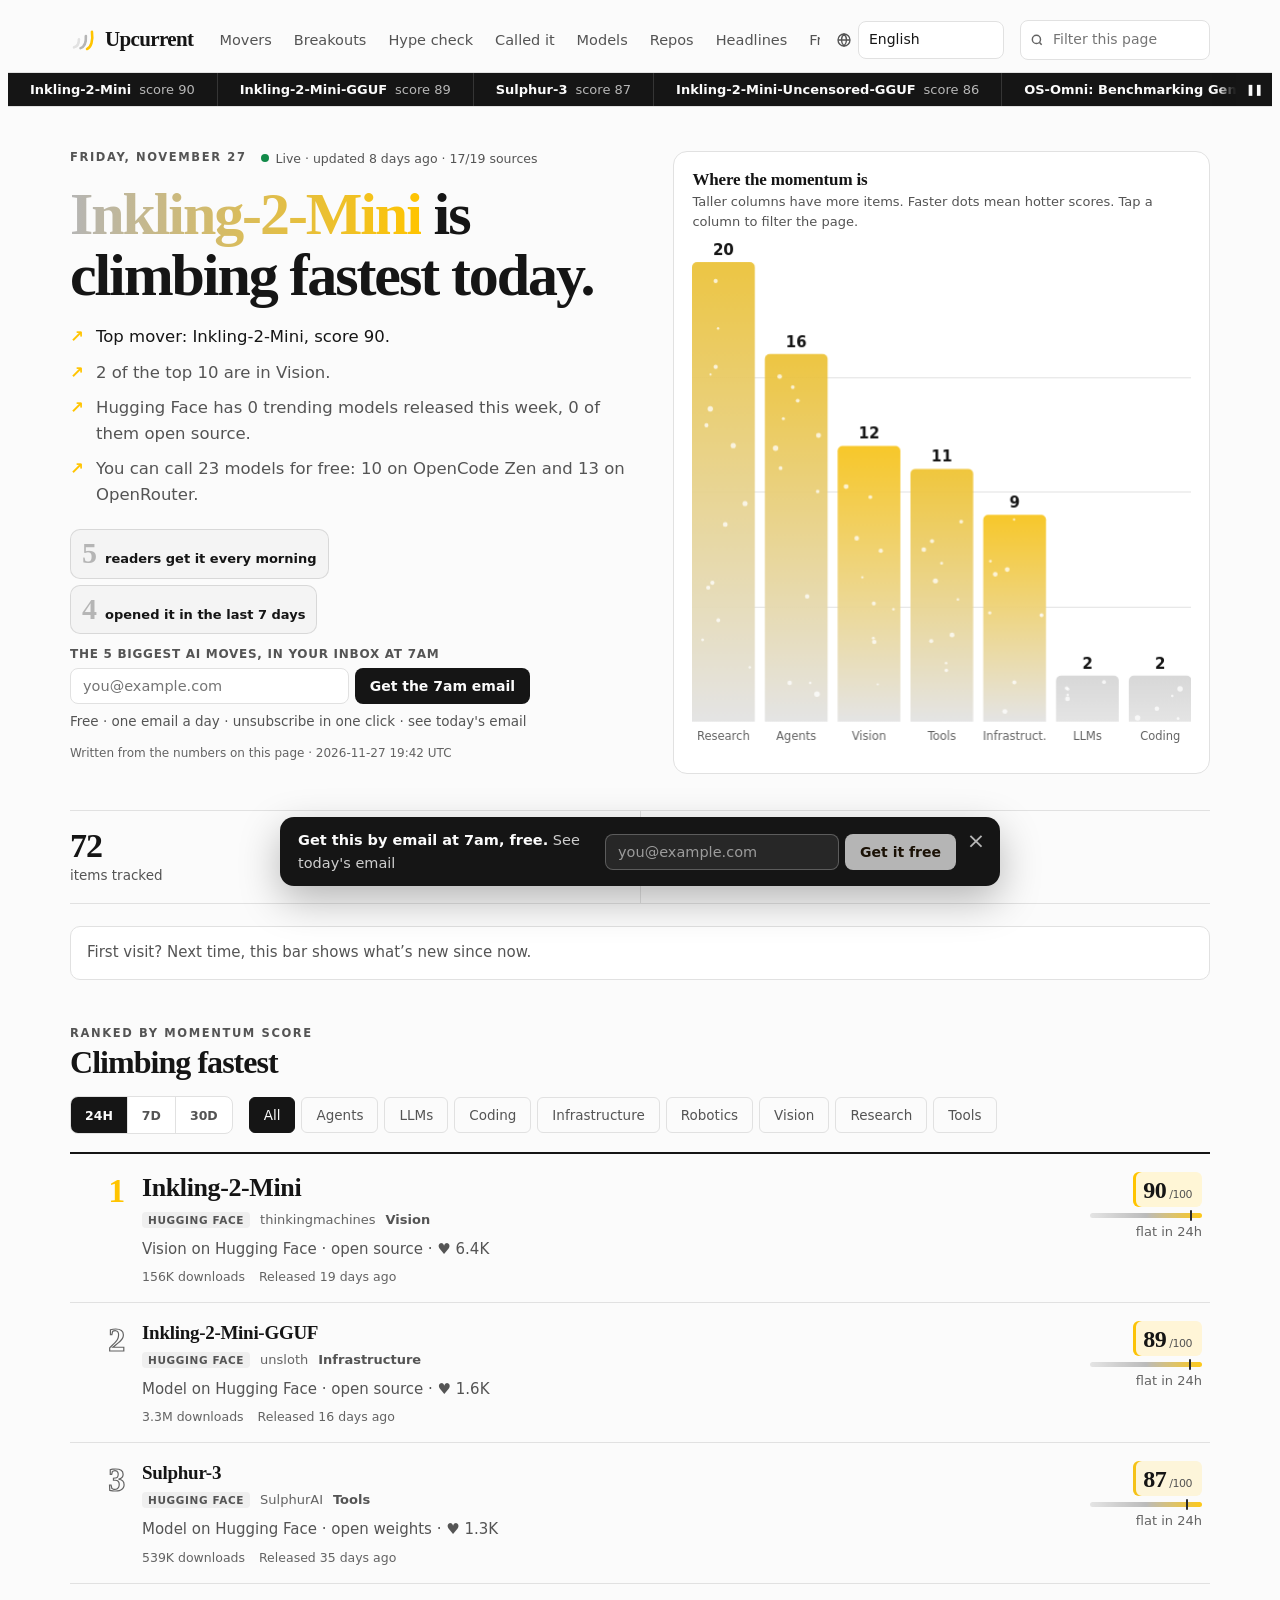
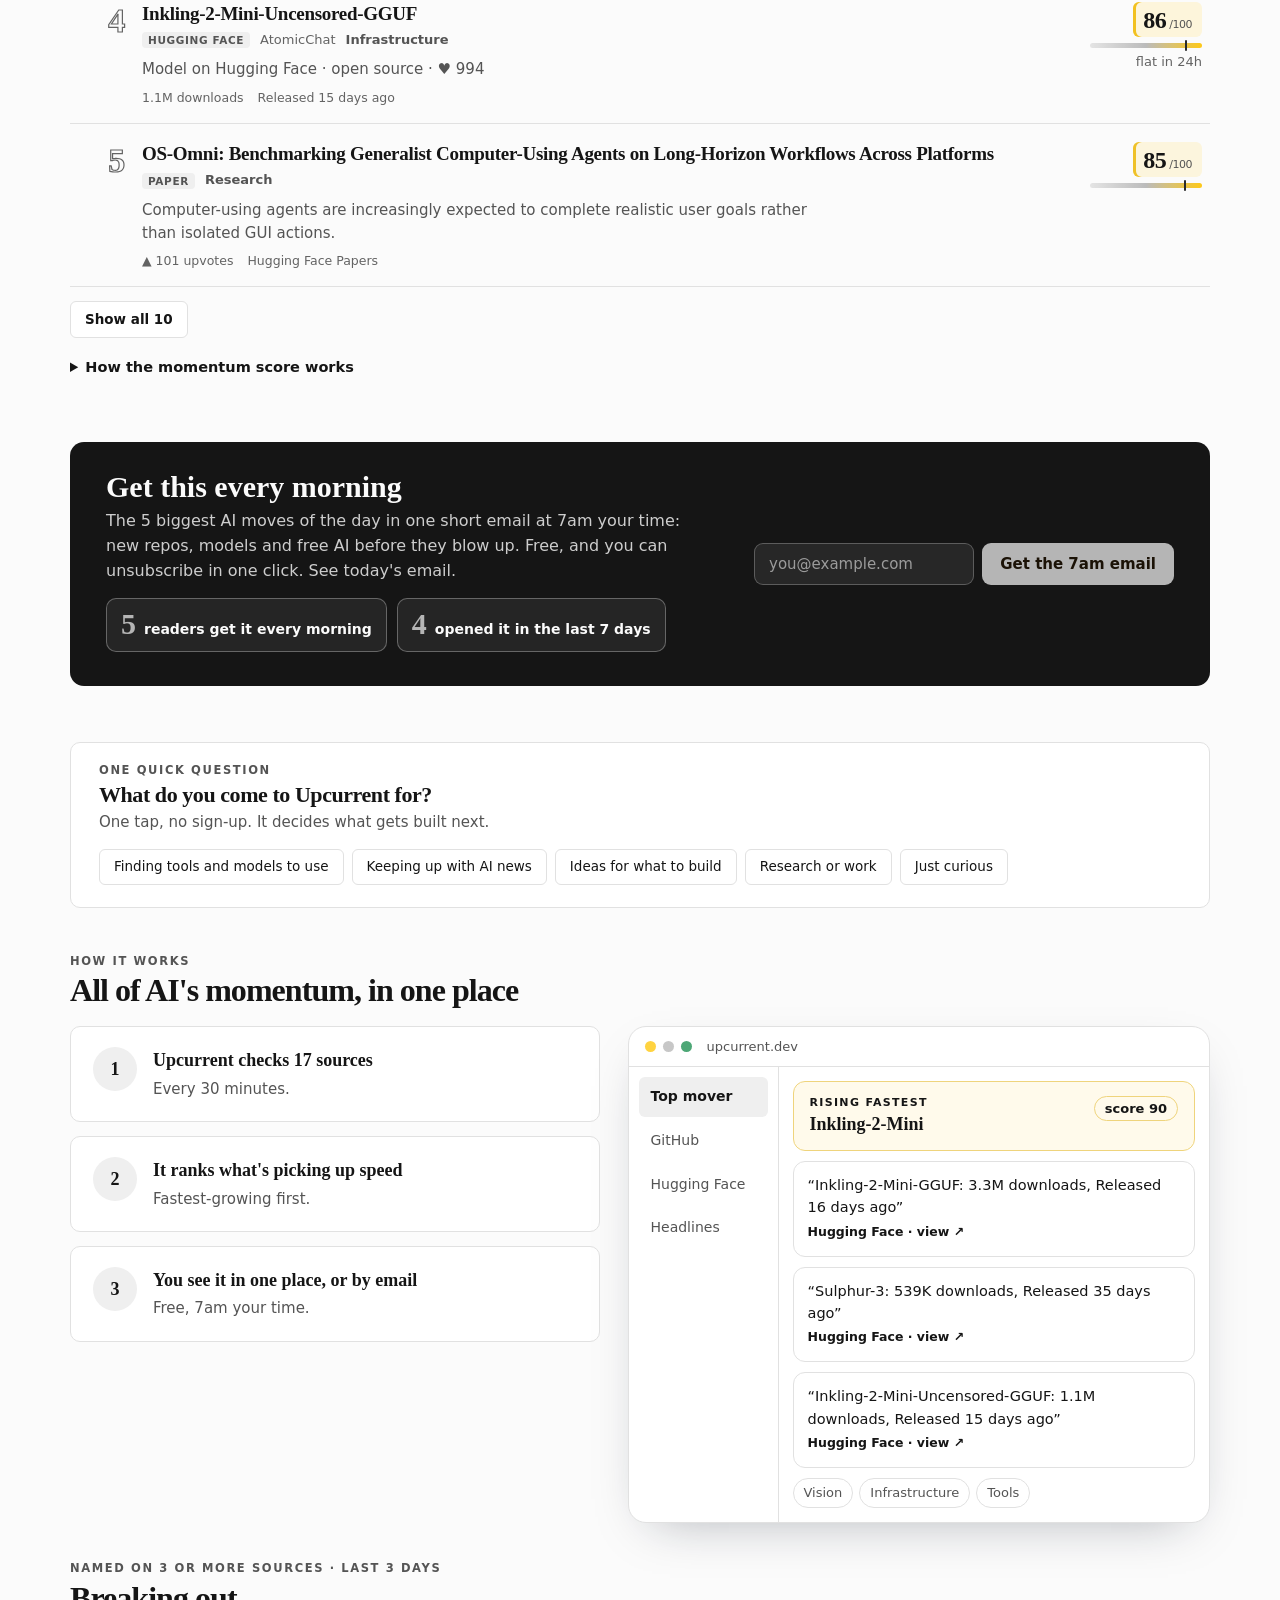
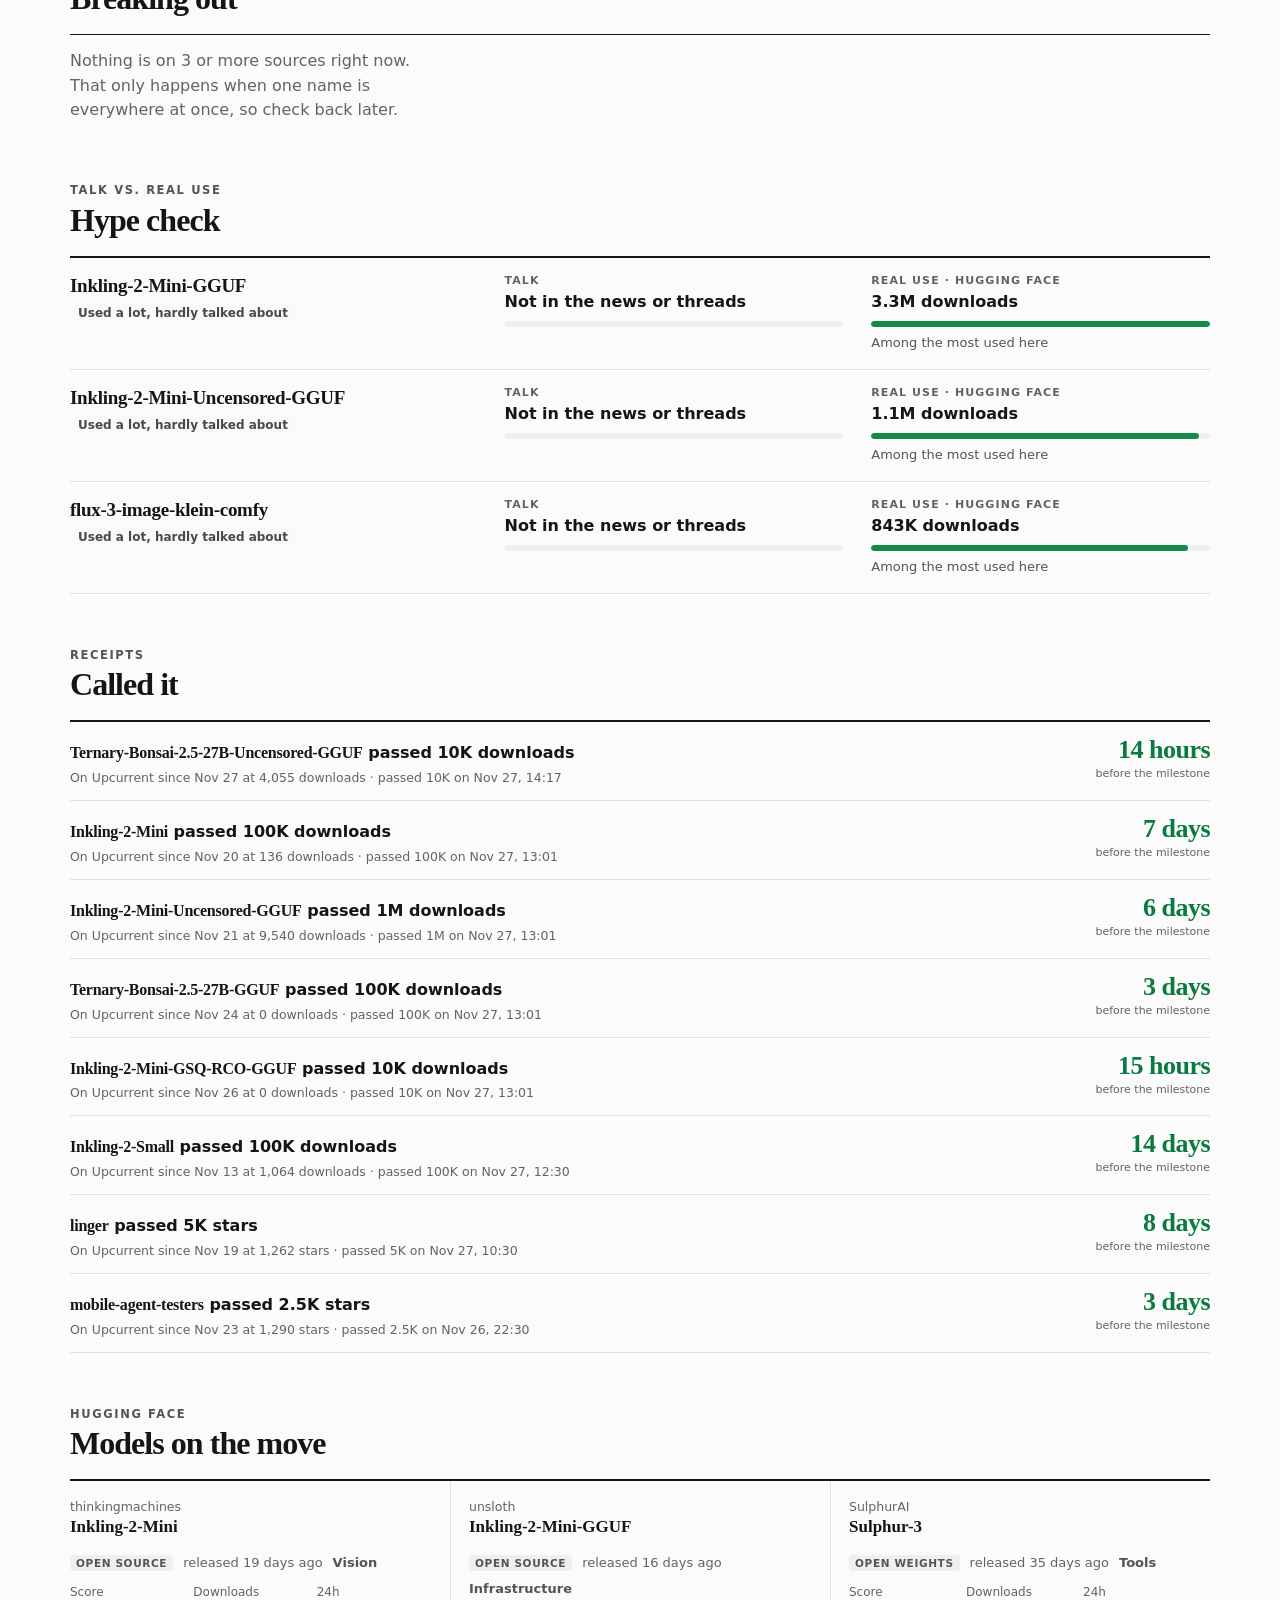
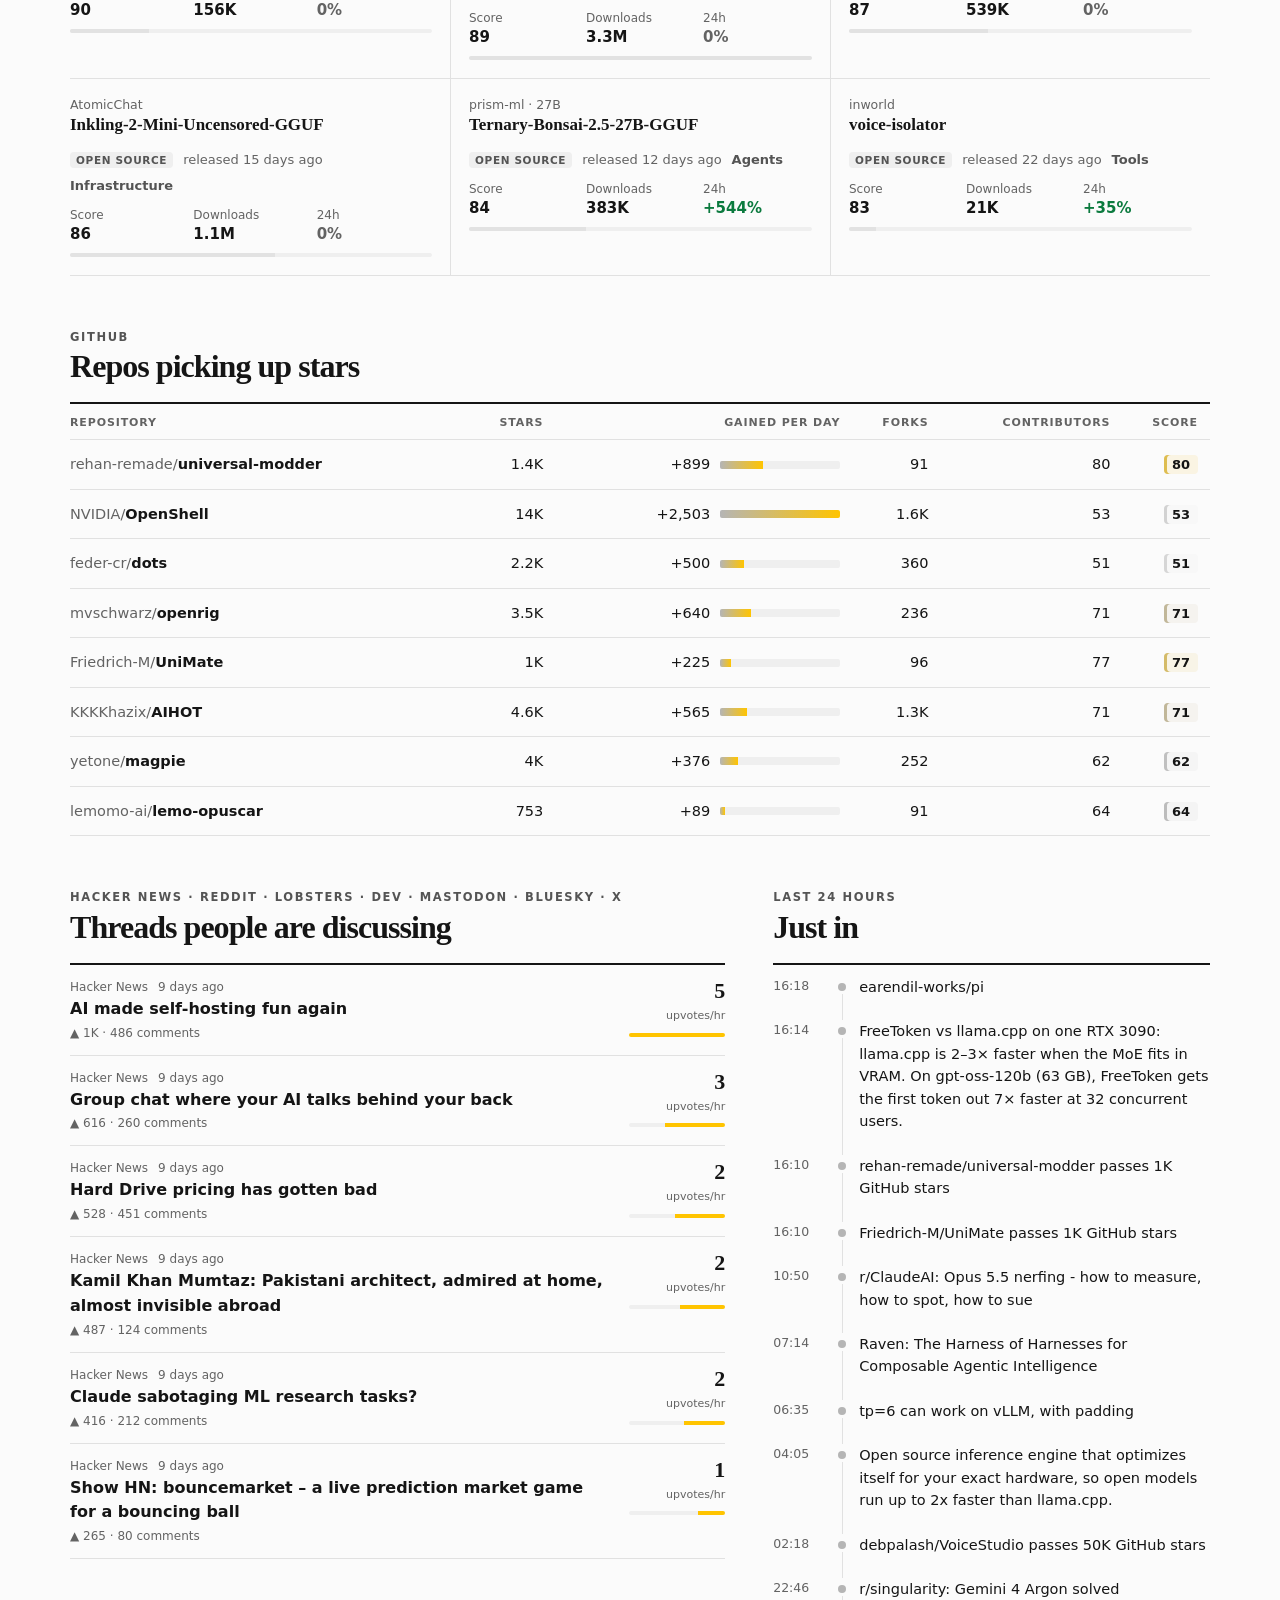
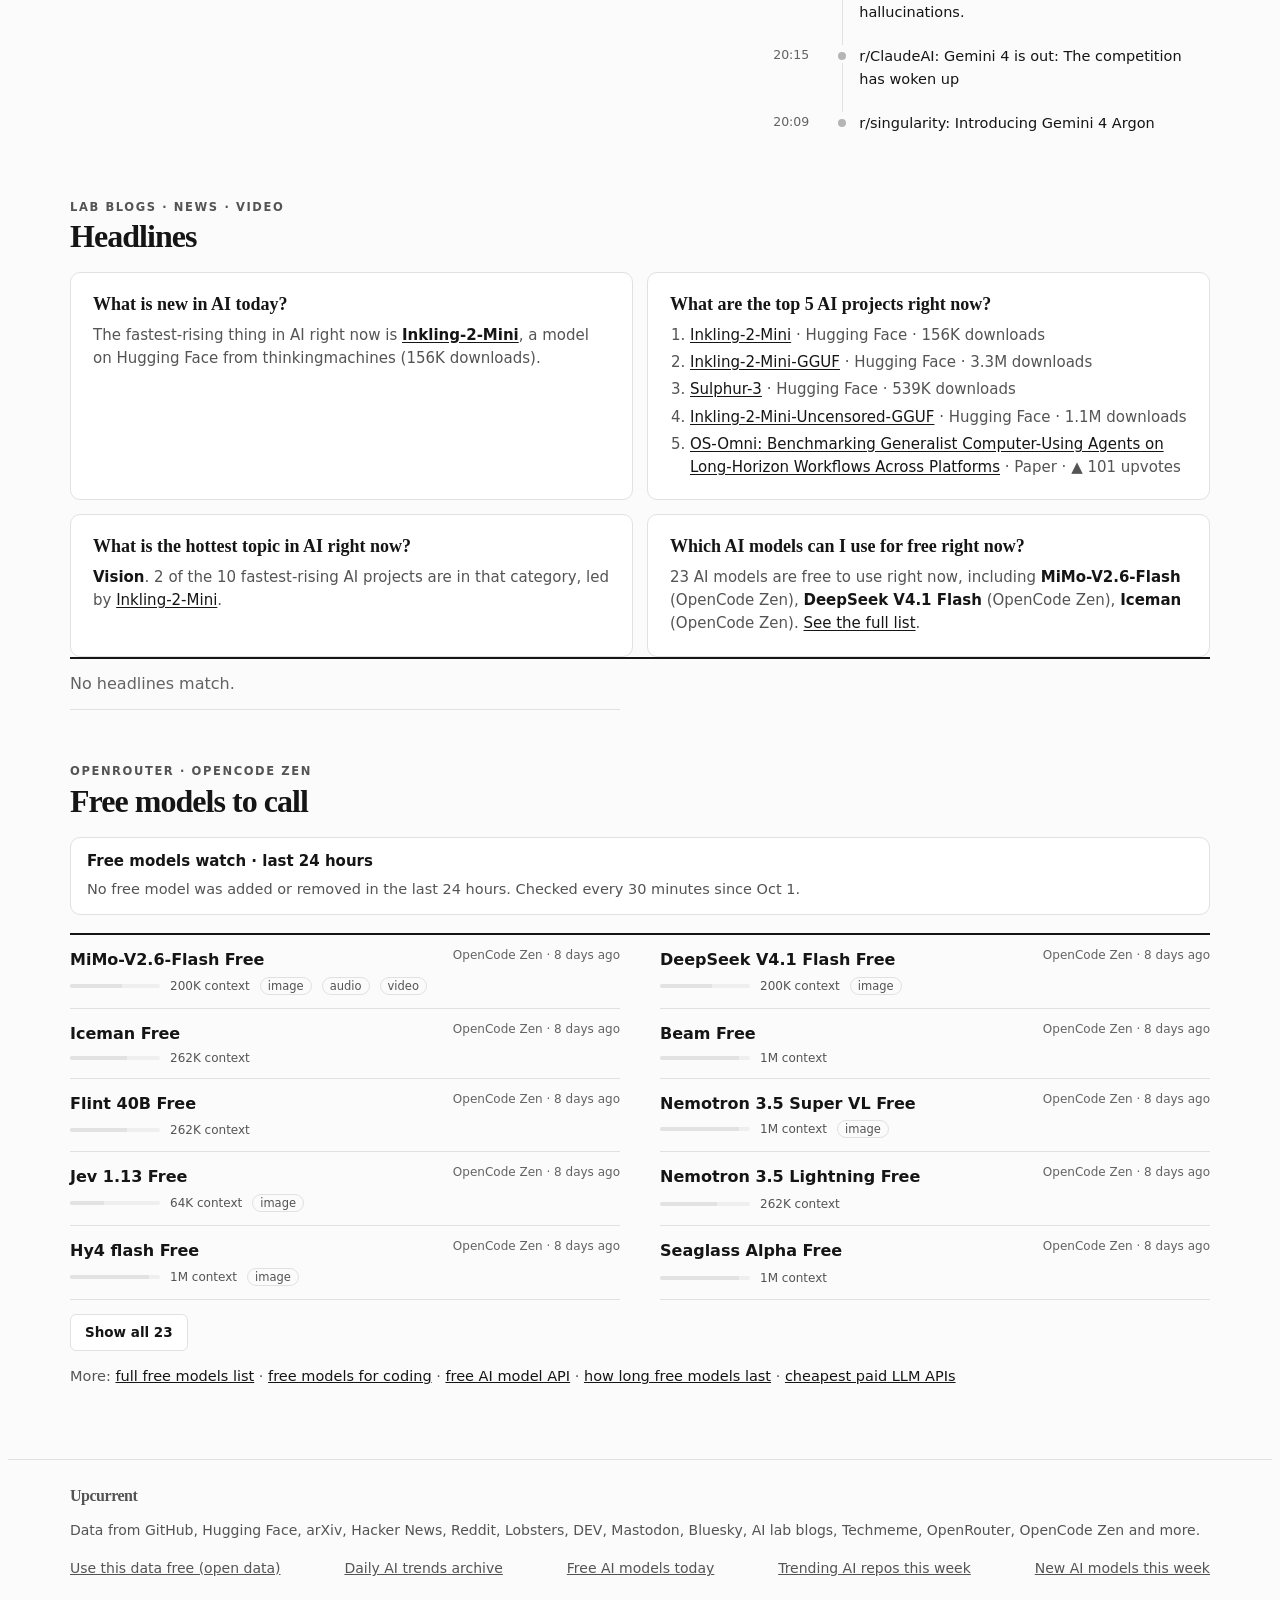
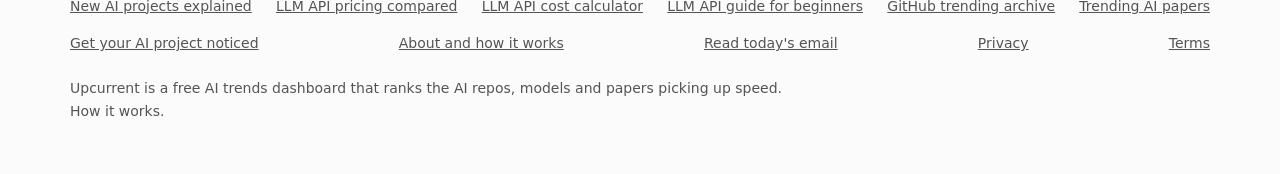
==== commit fe1bb8b3: "Make newsletter reader numbers stand out: big stat boxes by every signup Co-Authored-By: Claude Opus" ====
--- a/index.html
+++ b/index.html
@@ -107,6 +107,15 @@
 section.block.is-empty .sec-head p { display: none; }
 section.block.is-empty .bo-list { border-top-width: 1px; }
 section.block.is-empty .empty { padding: 14px 0; }
+.nl-proof { display: flex; flex-wrap: wrap; gap: 10px; margin: 0 0 6px; }
+.nl-proof[hidden] { display: none; }
+.nl-proof > div { display: flex; align-items: baseline; gap: 8px; padding: 10px 14px; border: 1px solid color-mix(in srgb, var(--warm) 45%, transparent); border-radius: 10px; background: color-mix(in srgb, var(--warm) 10%, transparent); }
+.nl-proof b { font: 800 30px/1 var(--font-display, inherit); color: var(--warm); }
+.nl-proof span { font-size: 14px; font-weight: 600; }
+.signup .nl-proof { margin-top: 14px; }
+.mini-signup .nl-proof { gap: 6px; }
+.mini-signup .nl-proof > div { padding: 8px 11px; }
+.mini-signup .nl-proof span { font-size: 13px; }
 .mini-signup { margin: 22px 0 6px; display: grid; gap: 7px; max-width: 460px; }
 .mini-signup label { font: 600 12px var(--font-mono); letter-spacing: .06em; text-transform: uppercase; color: var(--muted); }
 .mini-row { display: flex; gap: 6px; }
@@ -431,6 +440,7 @@
       <h1 id="headline"></h1>
       <ul class="brief" id="brief"></ul>
       <form class="mini-signup nl-form" id="miniSignup" method="post" target="_blank" hidden>
+        <div class="nl-proof" hidden></div>
         <label for="miniEmail">The 5 biggest AI moves, in your inbox at 7am</label>
         <div class="mini-row">
           <input type="email" id="miniEmail" name="email" required placeholder="you@example.com" autocomplete="email">
@@ -438,7 +448,6 @@
         </div>
         <div class="ok" hidden>Almost done: open the email we just sent and click Confirm. Not there in a minute? Check Promotions or Spam.</div>
         <span class="sample-link">Free · one email a day · unsubscribe in one click · <a href="email.html">see today's email</a></span>
-        <span class="sample-link nl-proof" hidden></span>
       </form>
       <div class="gen" id="genText"></div>
     </div>
@@ -476,7 +485,7 @@
   </section>
 
   <section class="signup" id="signup" hidden>
-    <div><h2>Get this every morning</h2><p>The 5 biggest AI moves of the day in one short email at 7am your time: new repos, models and free AI before they blow up. Free, and you can unsubscribe in one click. <a href="email.html">See today's email</a>.</p><p class="nl-proof" hidden></p></div>
+    <div><h2>Get this every morning</h2><p>The 5 biggest AI moves of the day in one short email at 7am your time: new repos, models and free AI before they blow up. Free, and you can unsubscribe in one click. <a href="email.html">See today's email</a>.</p><div class="nl-proof" hidden></div></div>
     <form id="signupForm" class="nl-form" method="post" target="_blank">
       <input type="email" name="email" required placeholder="you@example.com" aria-label="Email address" autocomplete="email">
       <button type="submit">Get the 7am email</button>
@@ -768,9 +777,11 @@
   fetch("data/api/newsletter.json", { cache: "no-cache" }).then(r => r.ok ? r.json() : null).then(n => {
     if (!n || !n.show_on_site || !n.morning_email_subscribers) return;
     const w = n.last_7_days || {};
-    const t = `${n.morning_email_subscribers.toLocaleString("en-US")} people get it every morning` +
-      (w.emails_sent && w.people_who_opened ? ` · ${w.people_who_opened.toLocaleString("en-US")} opened it in the last 7 days` : "") + ".";
-    document.querySelectorAll(".nl-proof").forEach(el => { el.textContent = t; el.hidden = false; });
+    const f = x => Number(x).toLocaleString("en-US");
+    const cells = [[n.morning_email_subscribers, n.morning_email_subscribers === 1 ? "reader gets it every morning" : "readers get it every morning"]];
+    if (w.emails_sent && w.people_who_opened) cells.push([w.people_who_opened, "opened it in the last 7 days"]);
+    const html = cells.map(([v, l]) => `<div><b>${f(v)}</b><span>${l}</span></div>`).join("");
+    document.querySelectorAll(".nl-proof").forEach(el => { el.innerHTML = html; el.hidden = false; });
   }).catch(() => {});
   // Ask once, after the reader has scrolled past a few sections and clearly likes the page.
   // Never if they already subscribed or closed it this week; hidden while the main signup box is on screen.
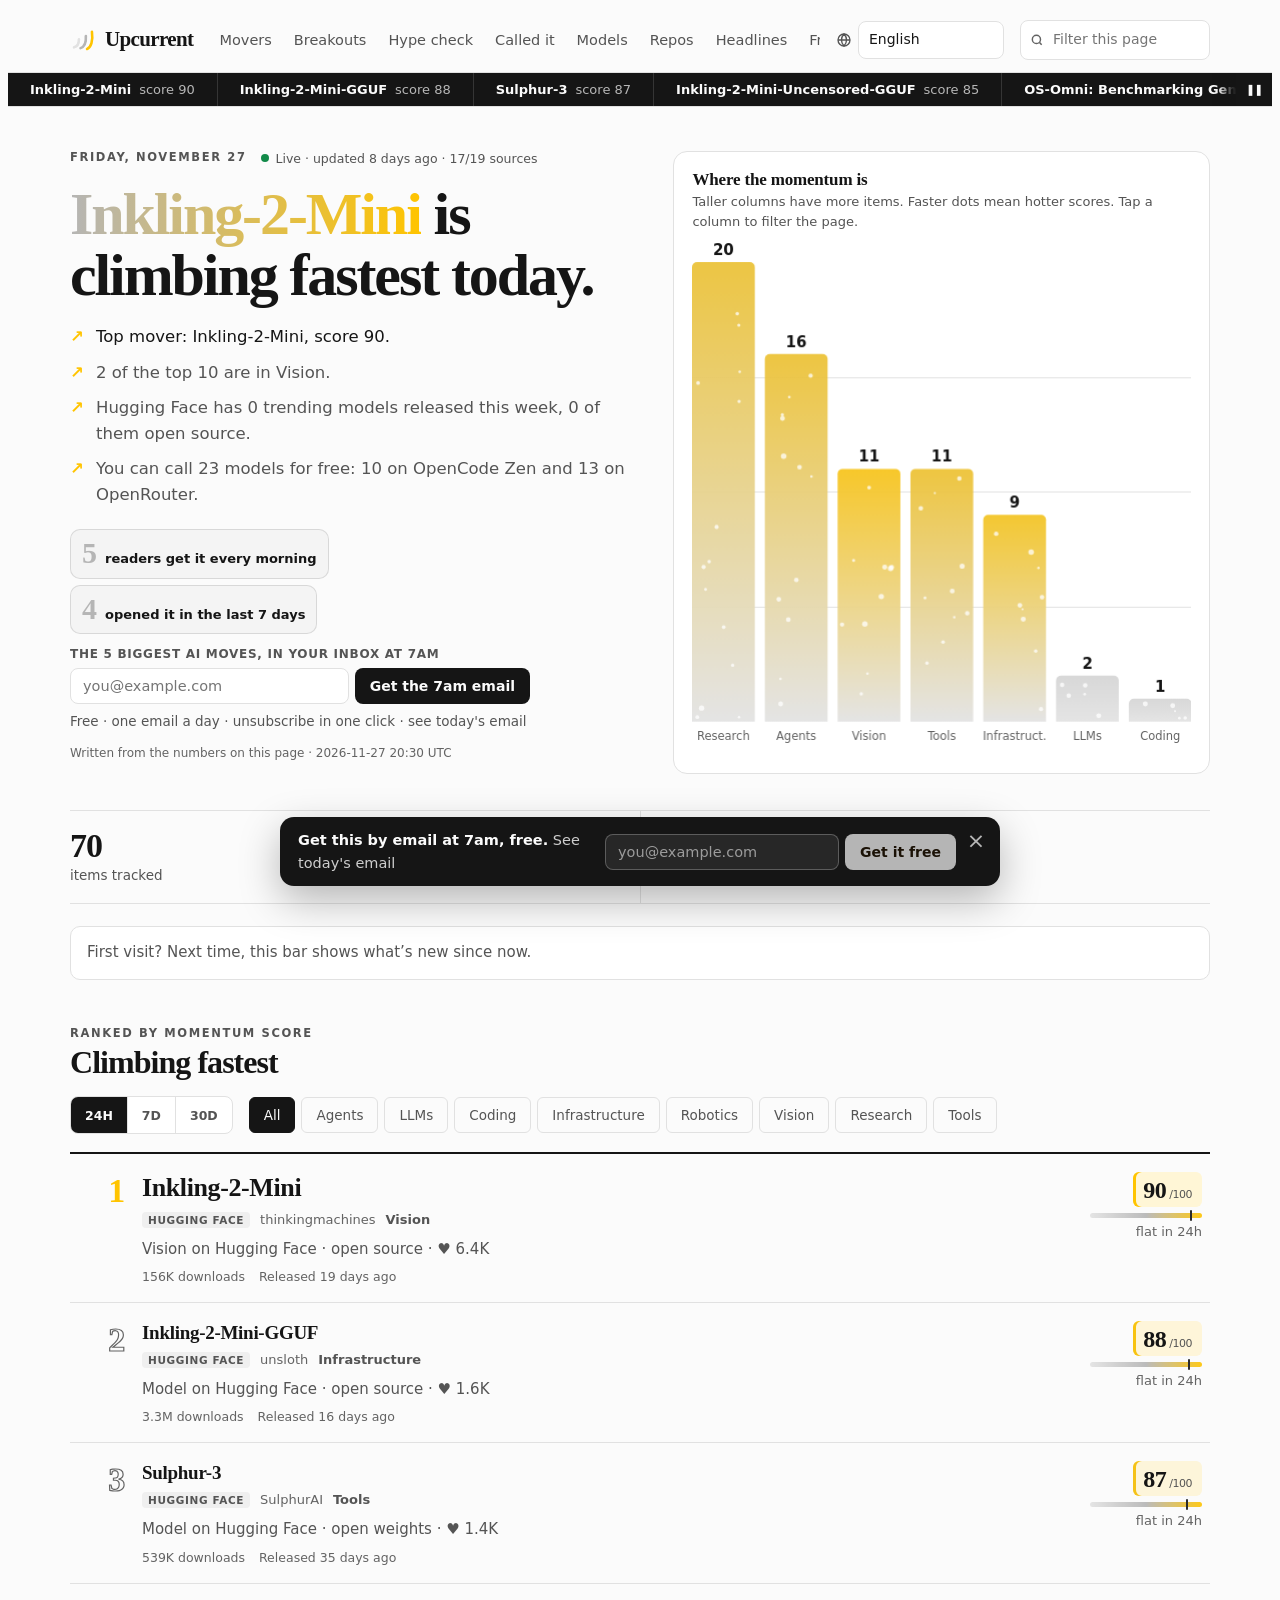
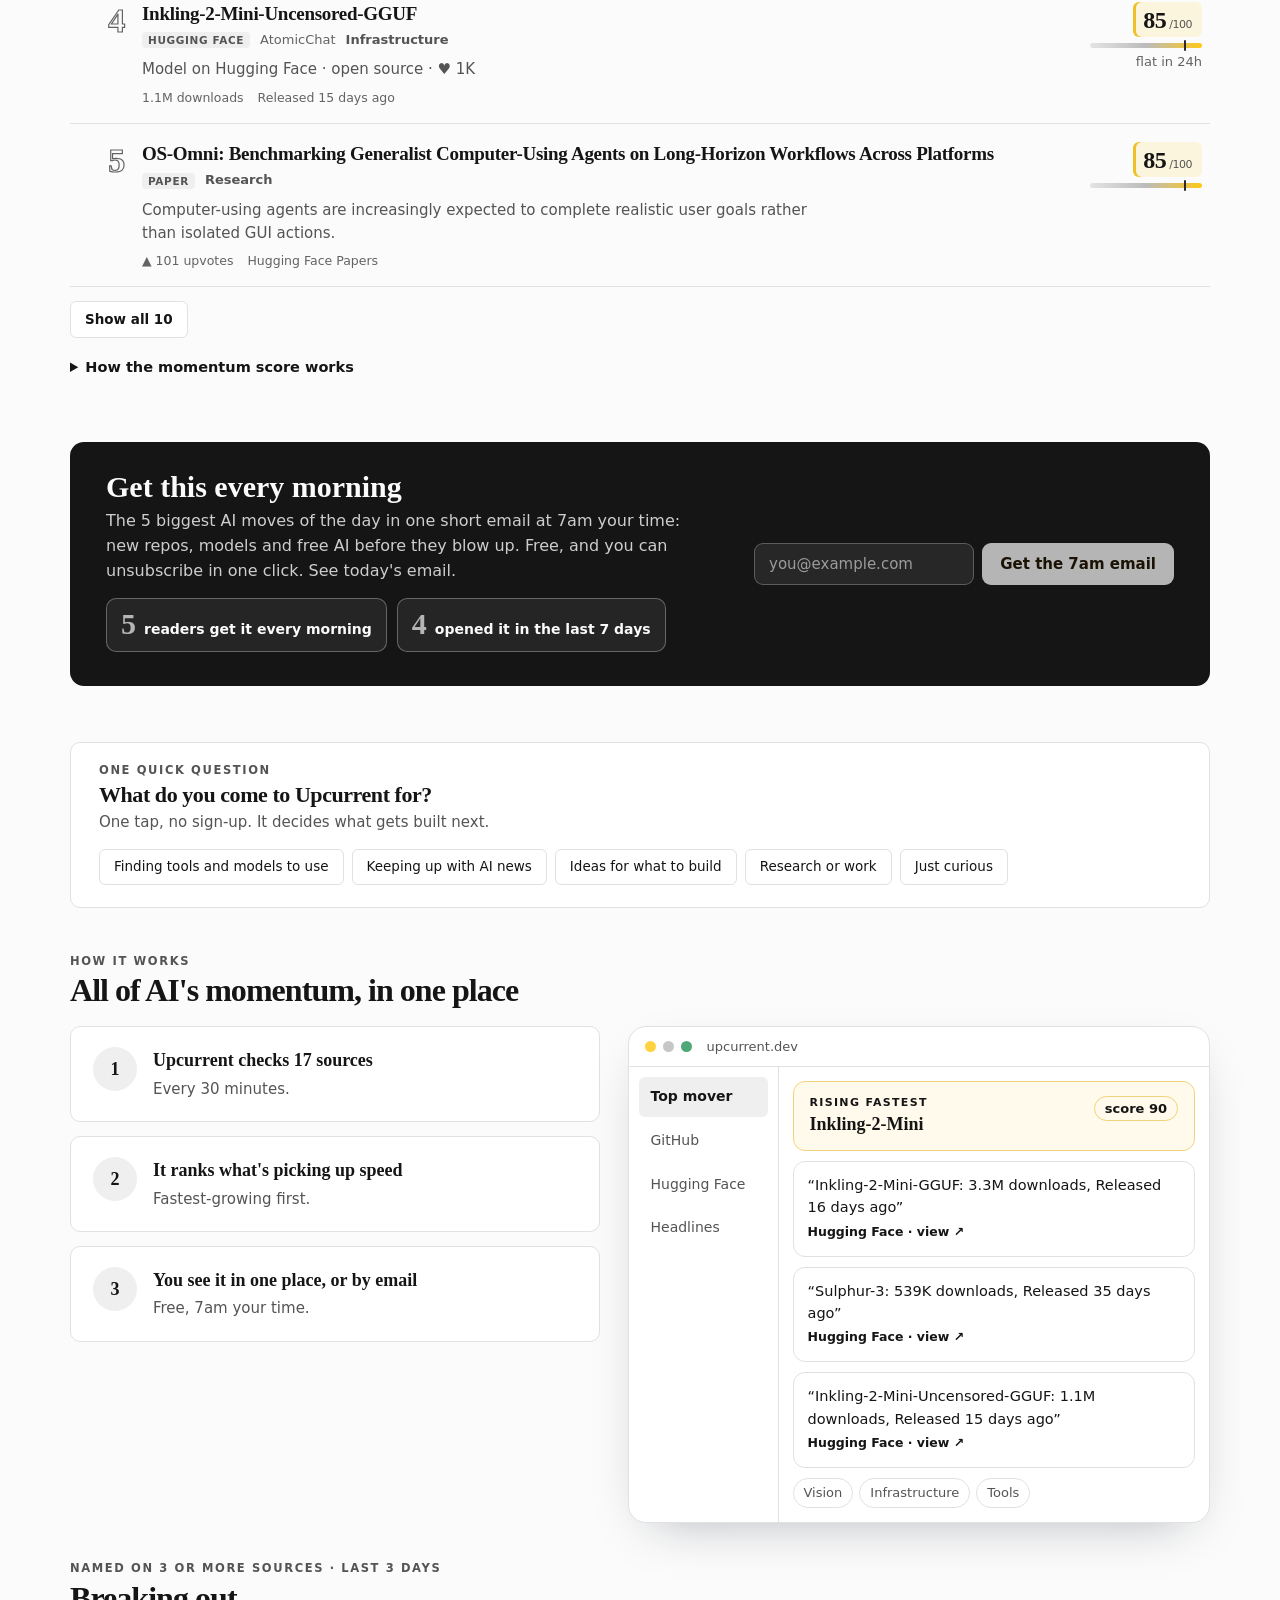
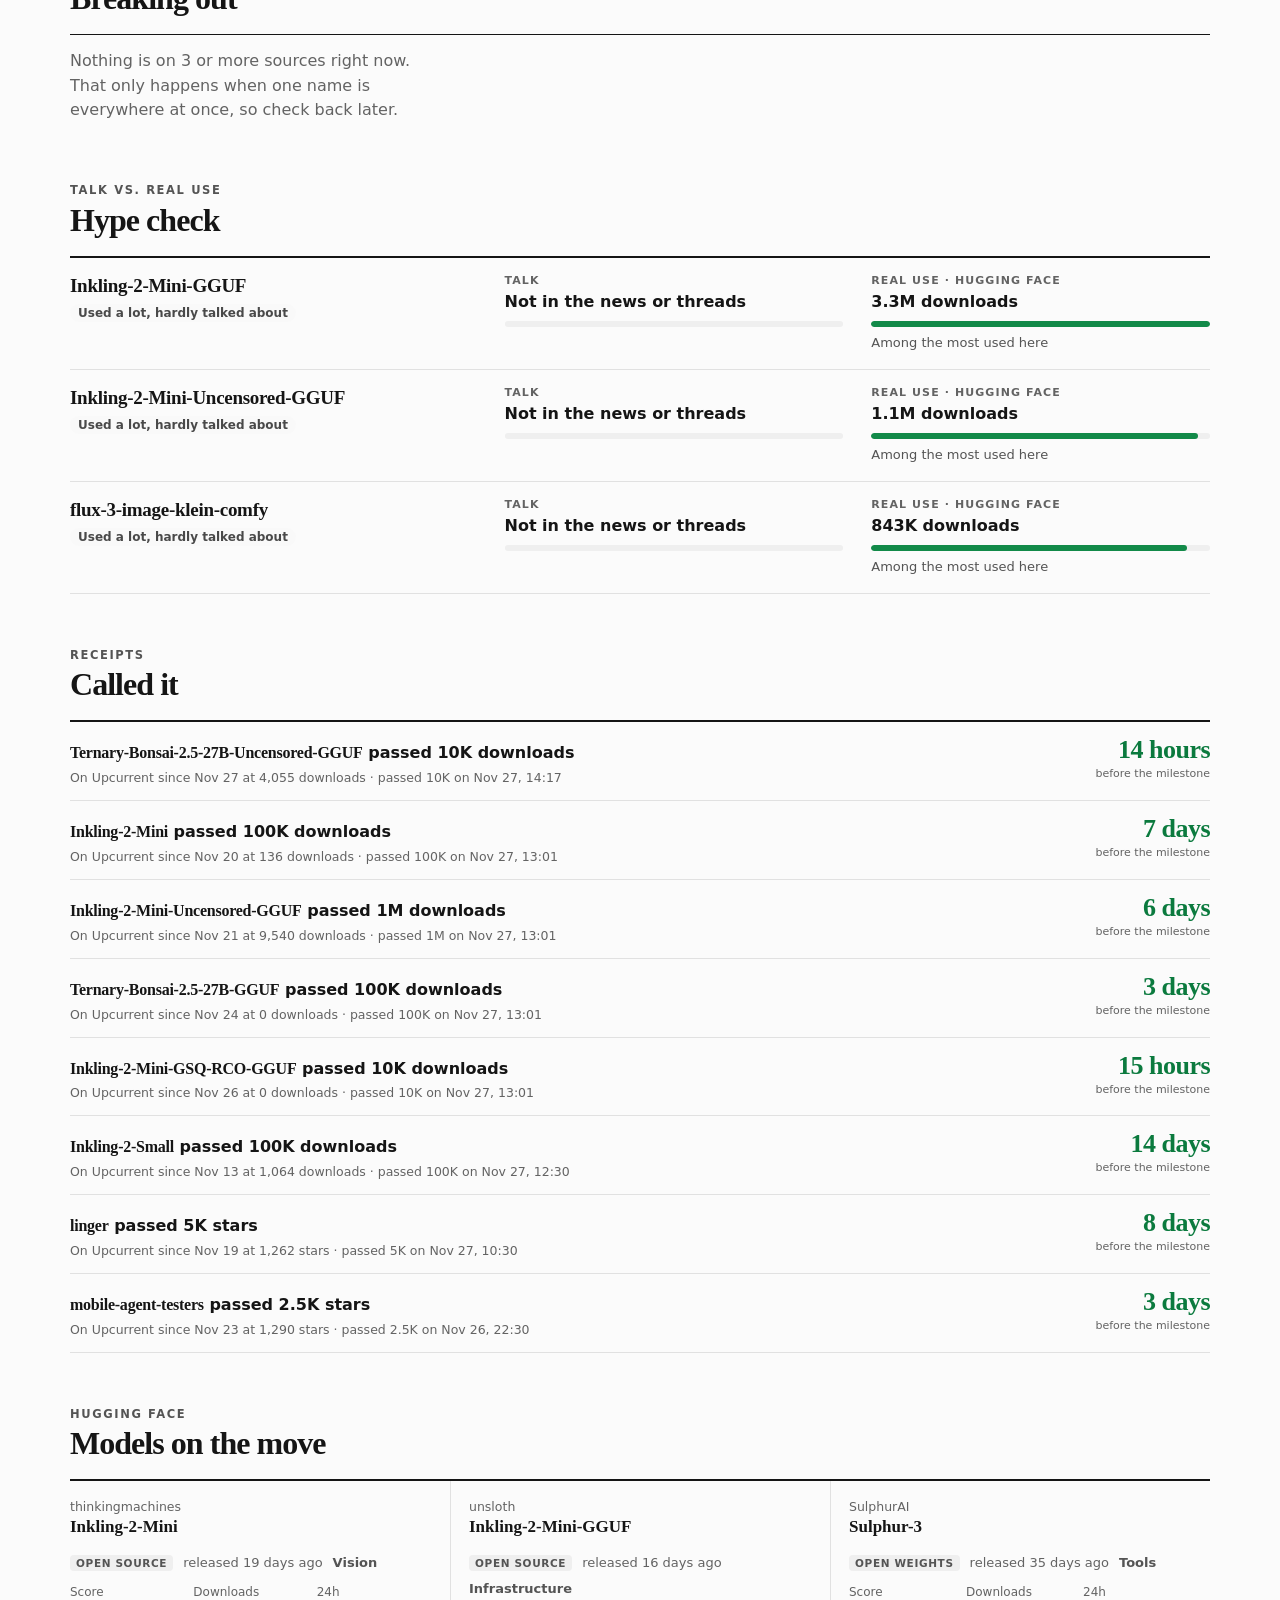
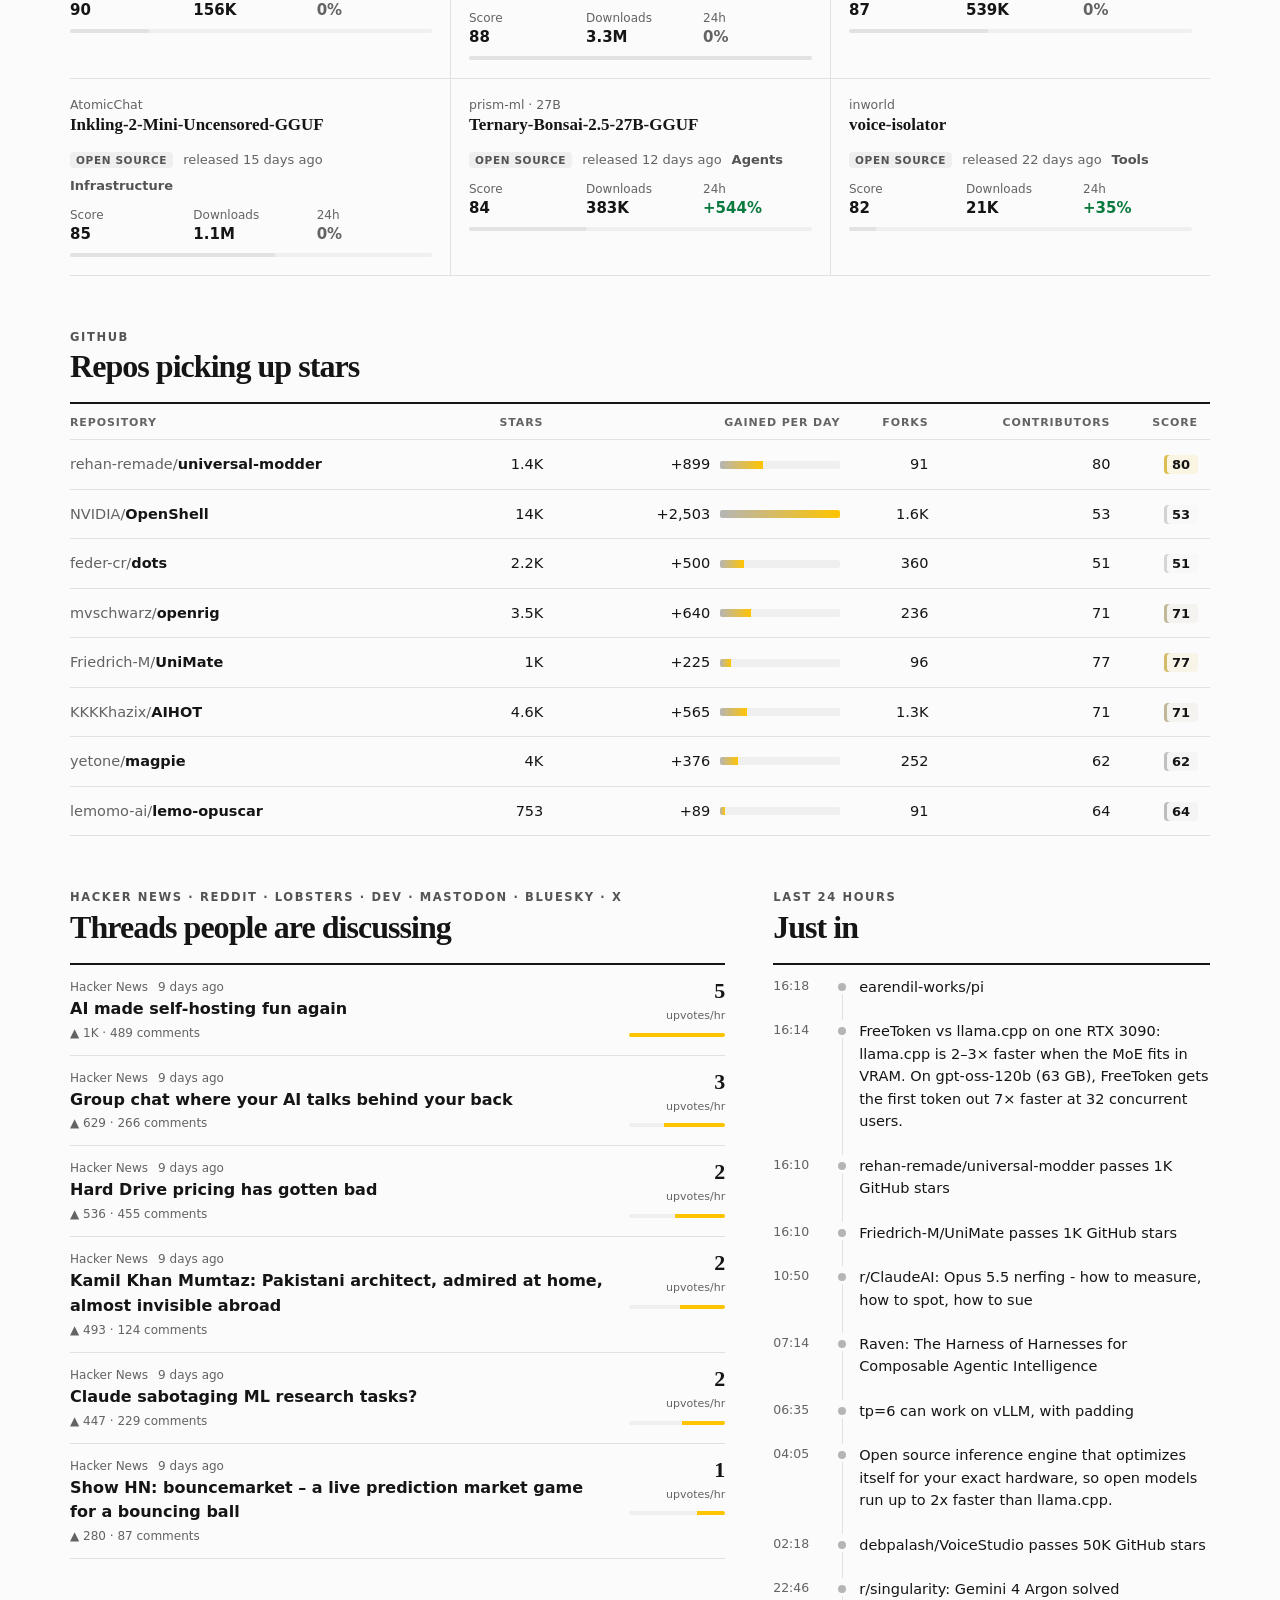
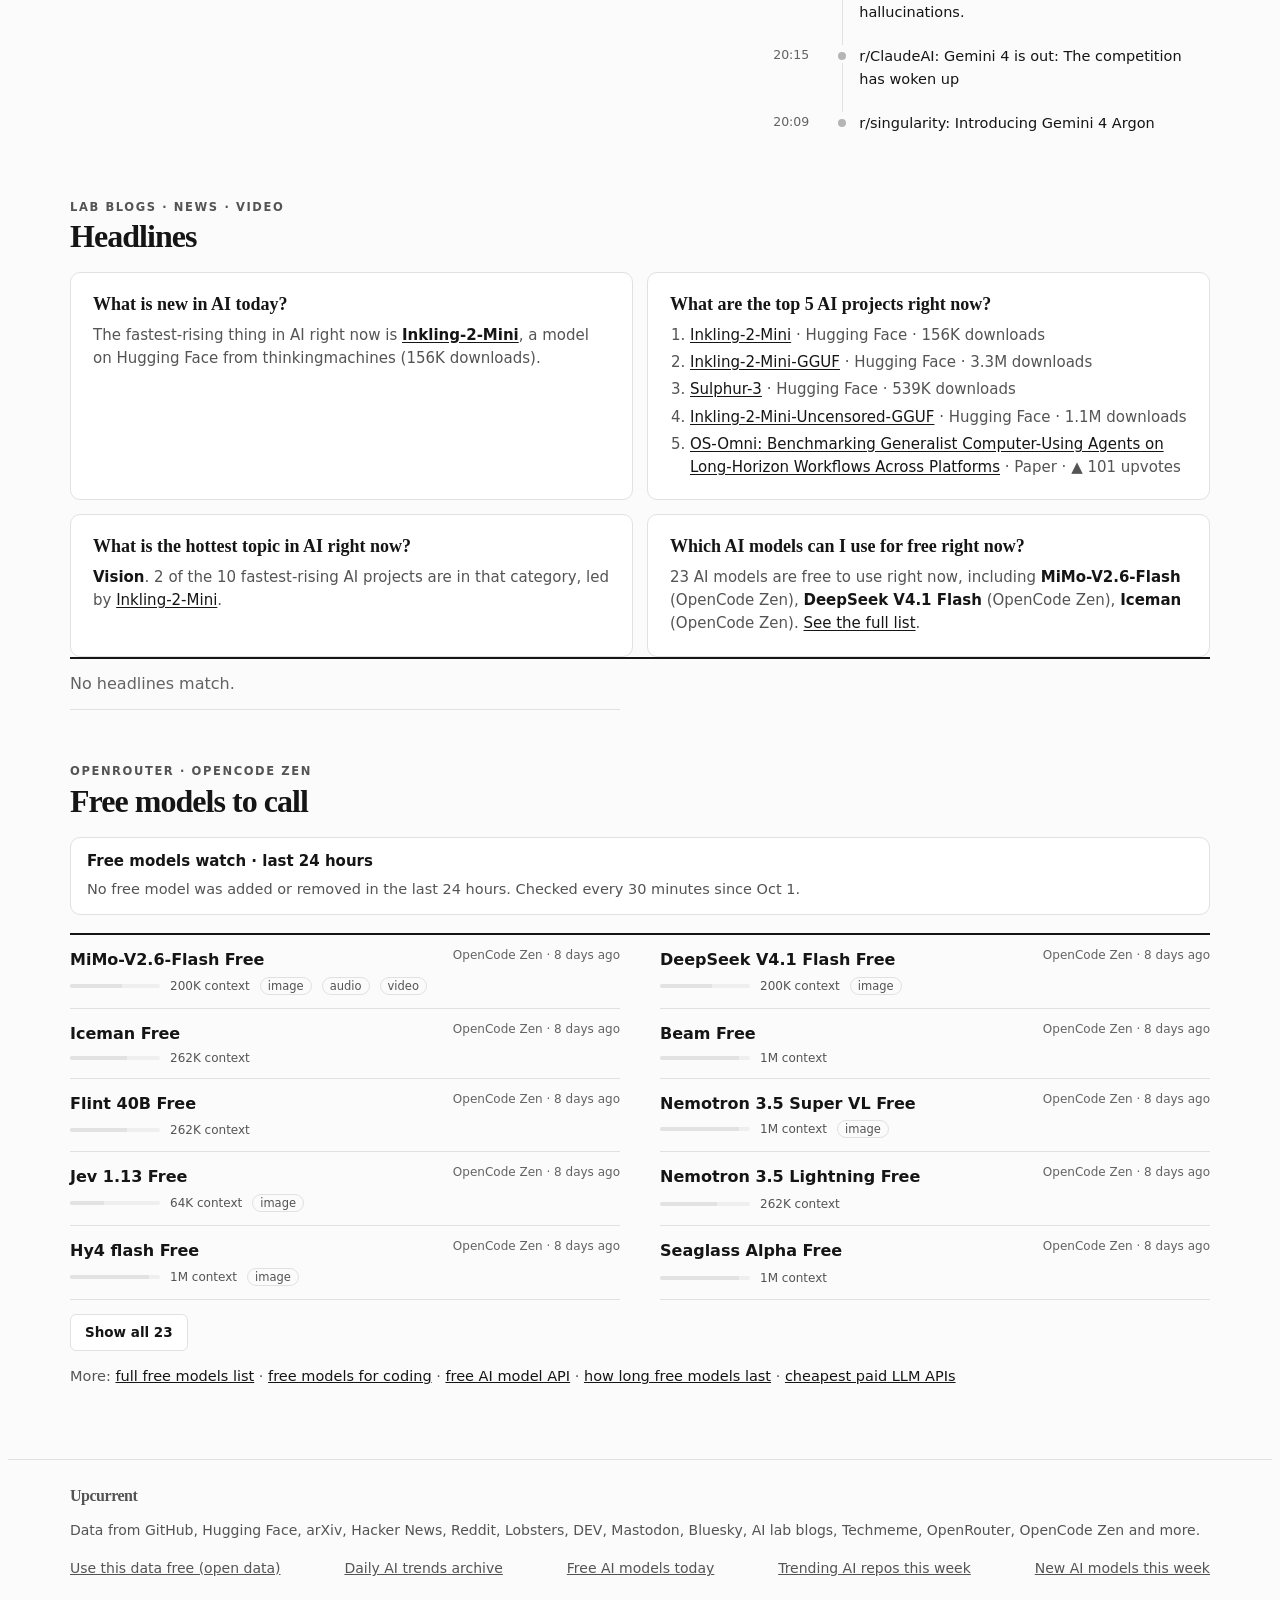
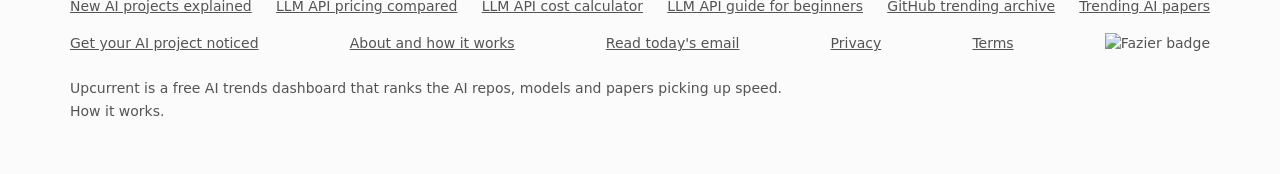
==== commit acf61bd2: "Add Fazier launch badge to footers Co-Authored-By: Claude Opus 5.5 <noreply@anthropic.com> Claude-Se" ====
--- a/index.html
+++ b/index.html
@@ -608,6 +608,7 @@
     <a href="email.html" style="text-decoration:underline">Read today's email</a>
     <a href="privacy/" style="text-decoration:underline">Privacy</a>
     <a href="terms/" style="text-decoration:underline">Terms</a>
+    <a href="https://fazier.com/launches/upcurrent.dev" target="_blank" rel="noopener"><img src="https://fazier.com/api/v1//public/badges/launch_badges.svg?badge_type=launched&theme=light" width="120" height="51" loading="lazy" alt="Fazier badge" /></a>
     <p class="about">Upcurrent is a free AI trends dashboard that ranks the AI repos, models and papers picking up speed. <a href="about/">How it works</a>.</p>
   </div>
 </footer>
